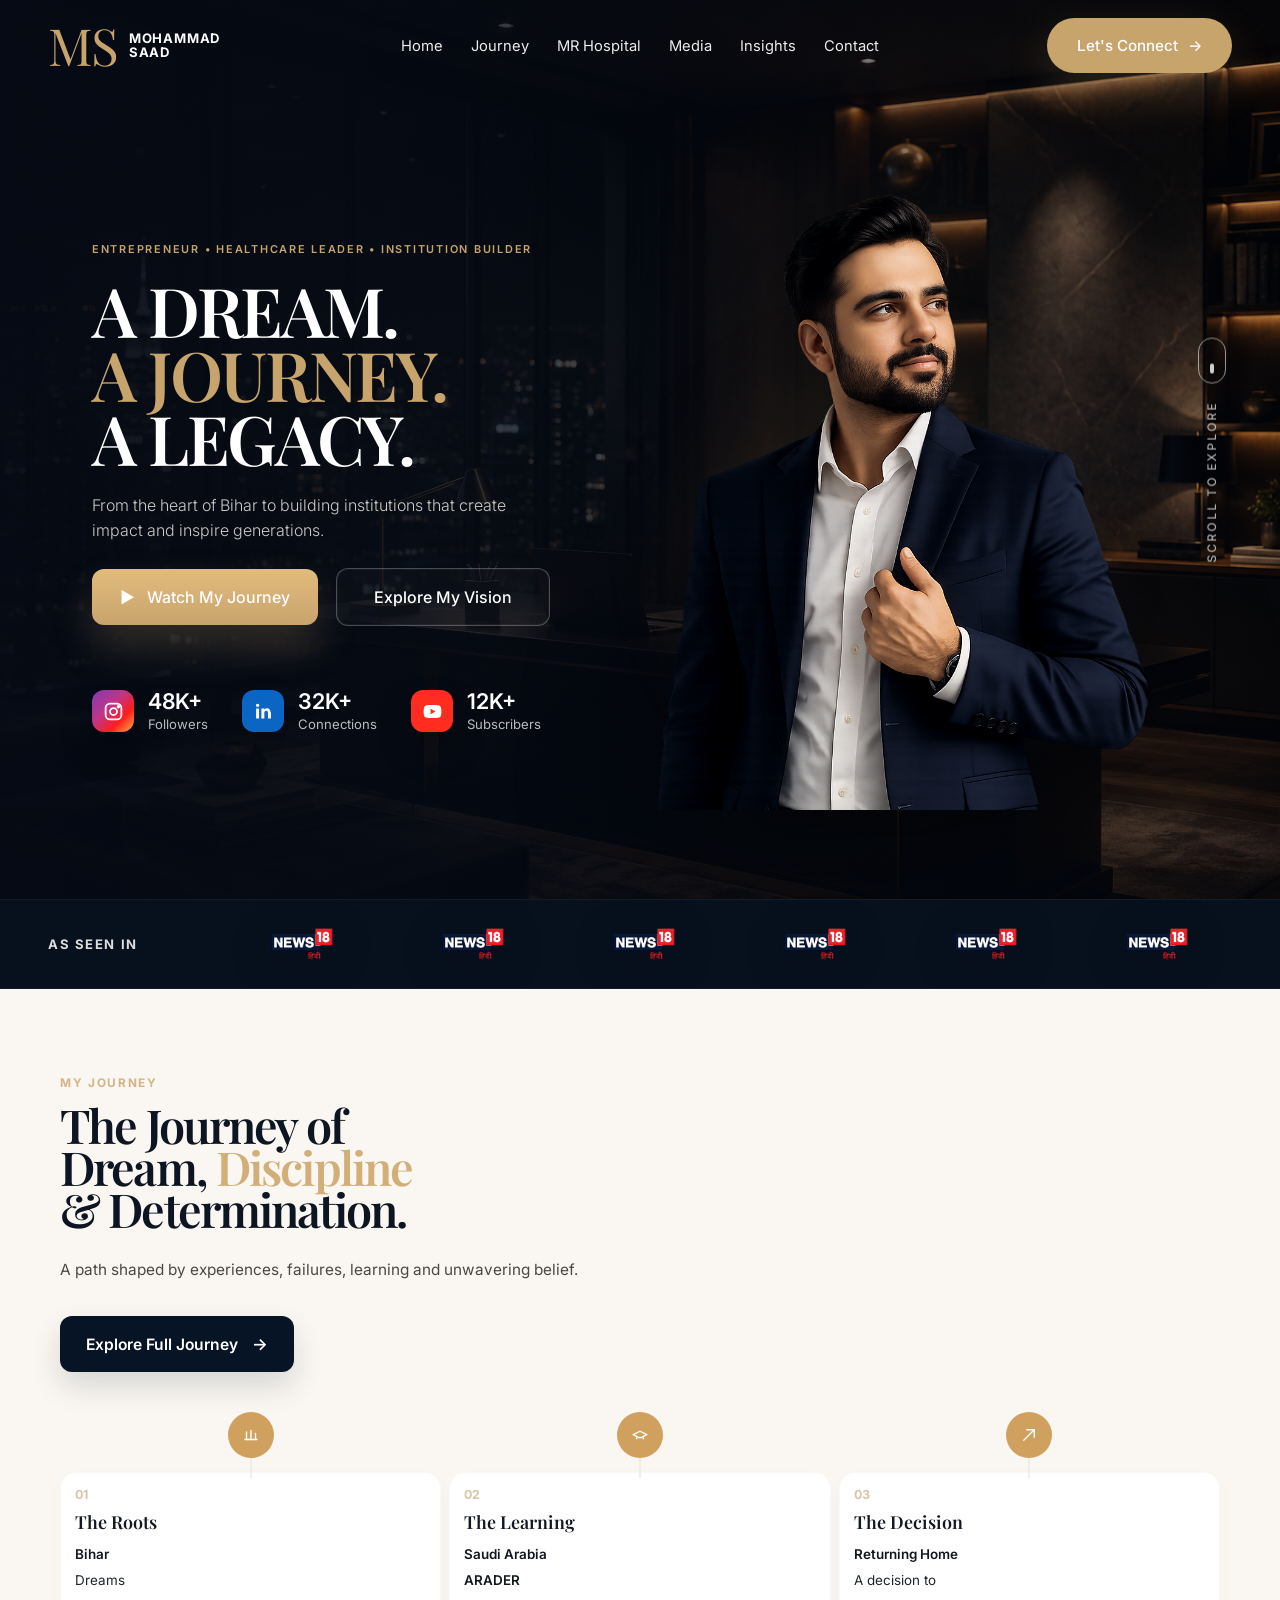
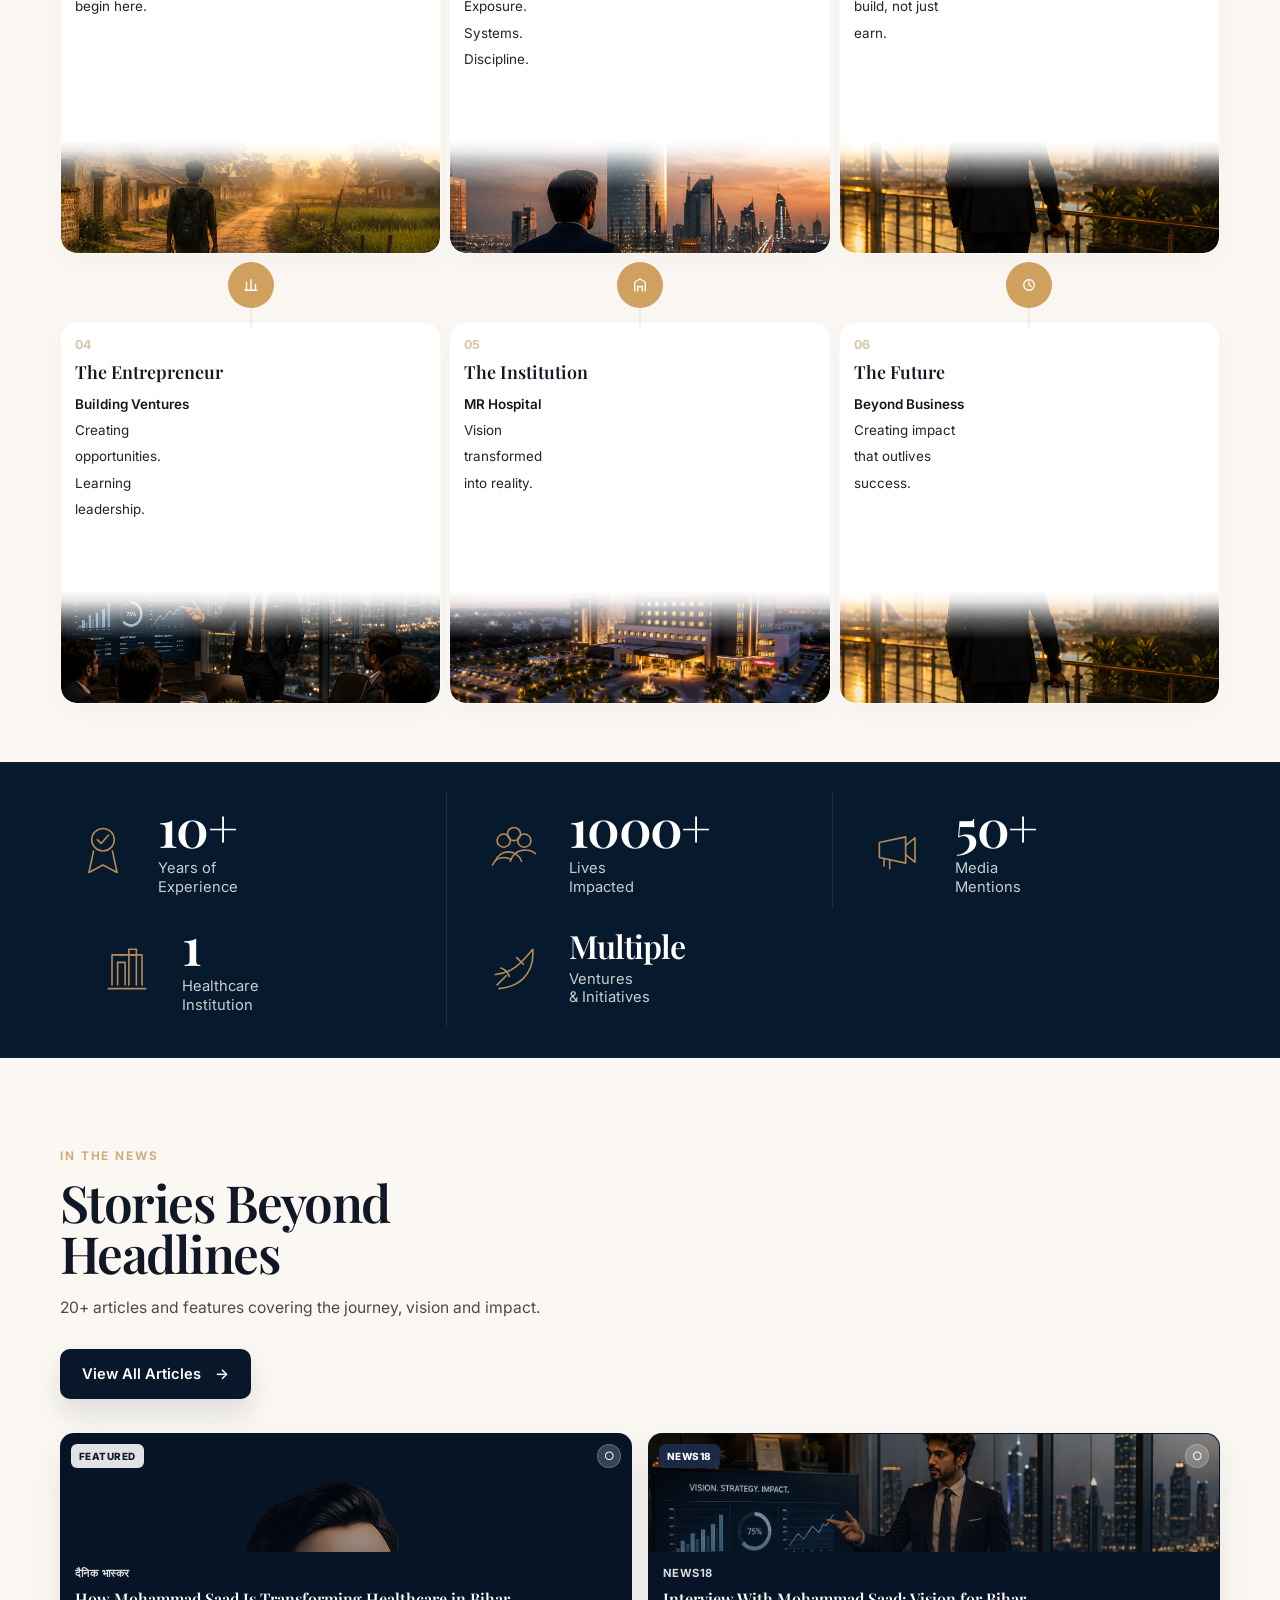
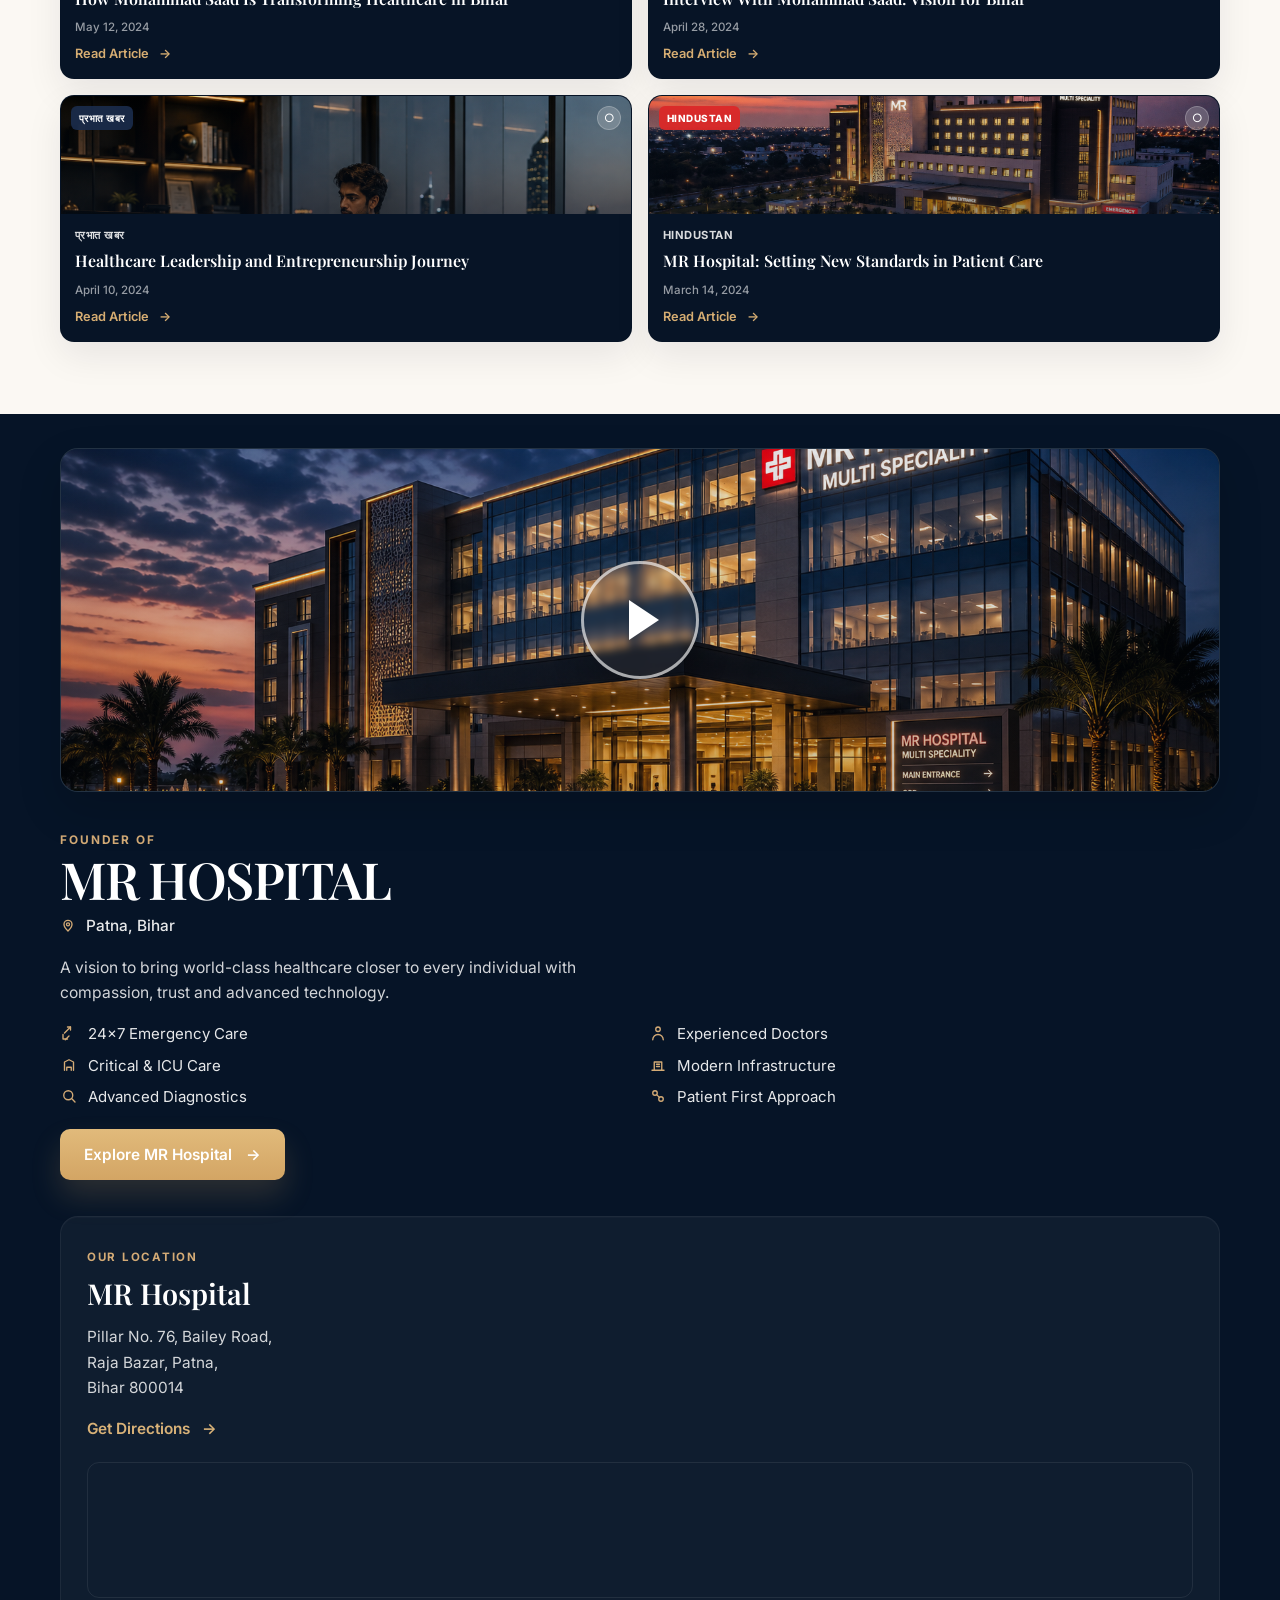
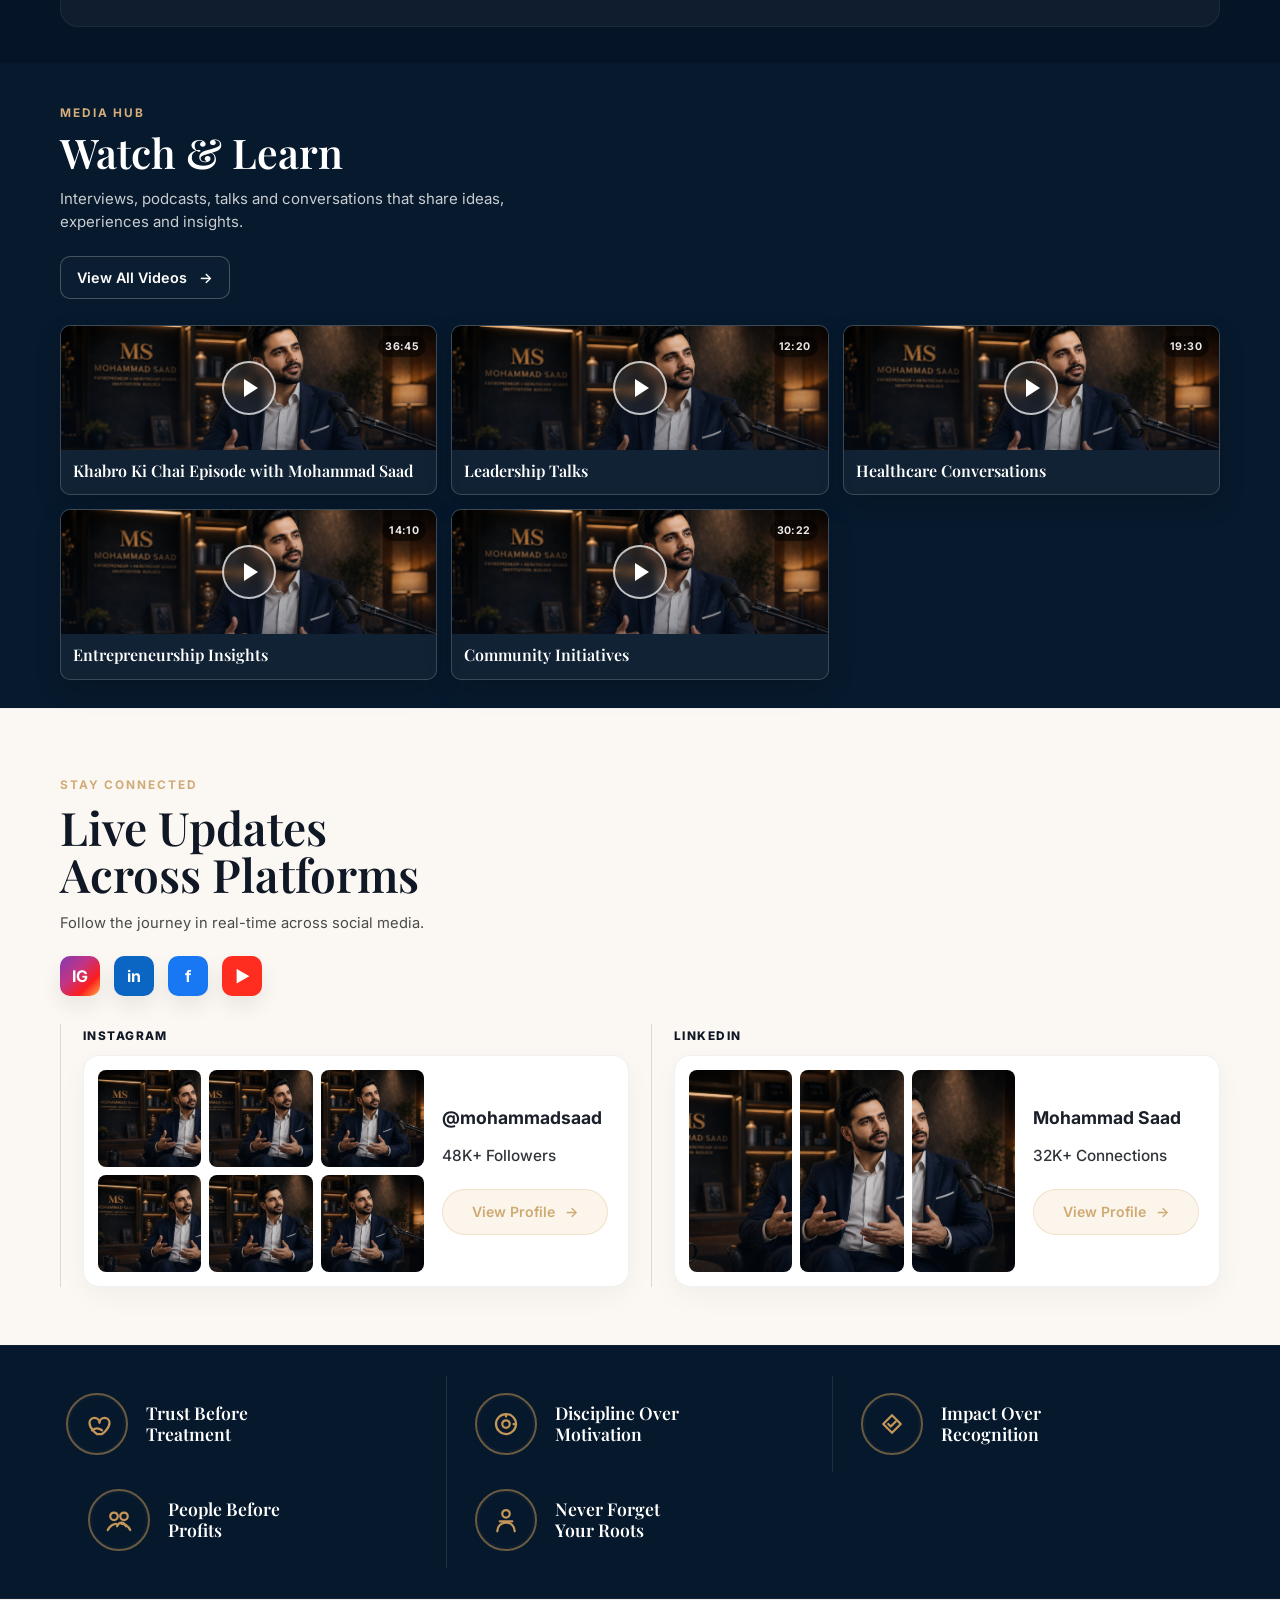
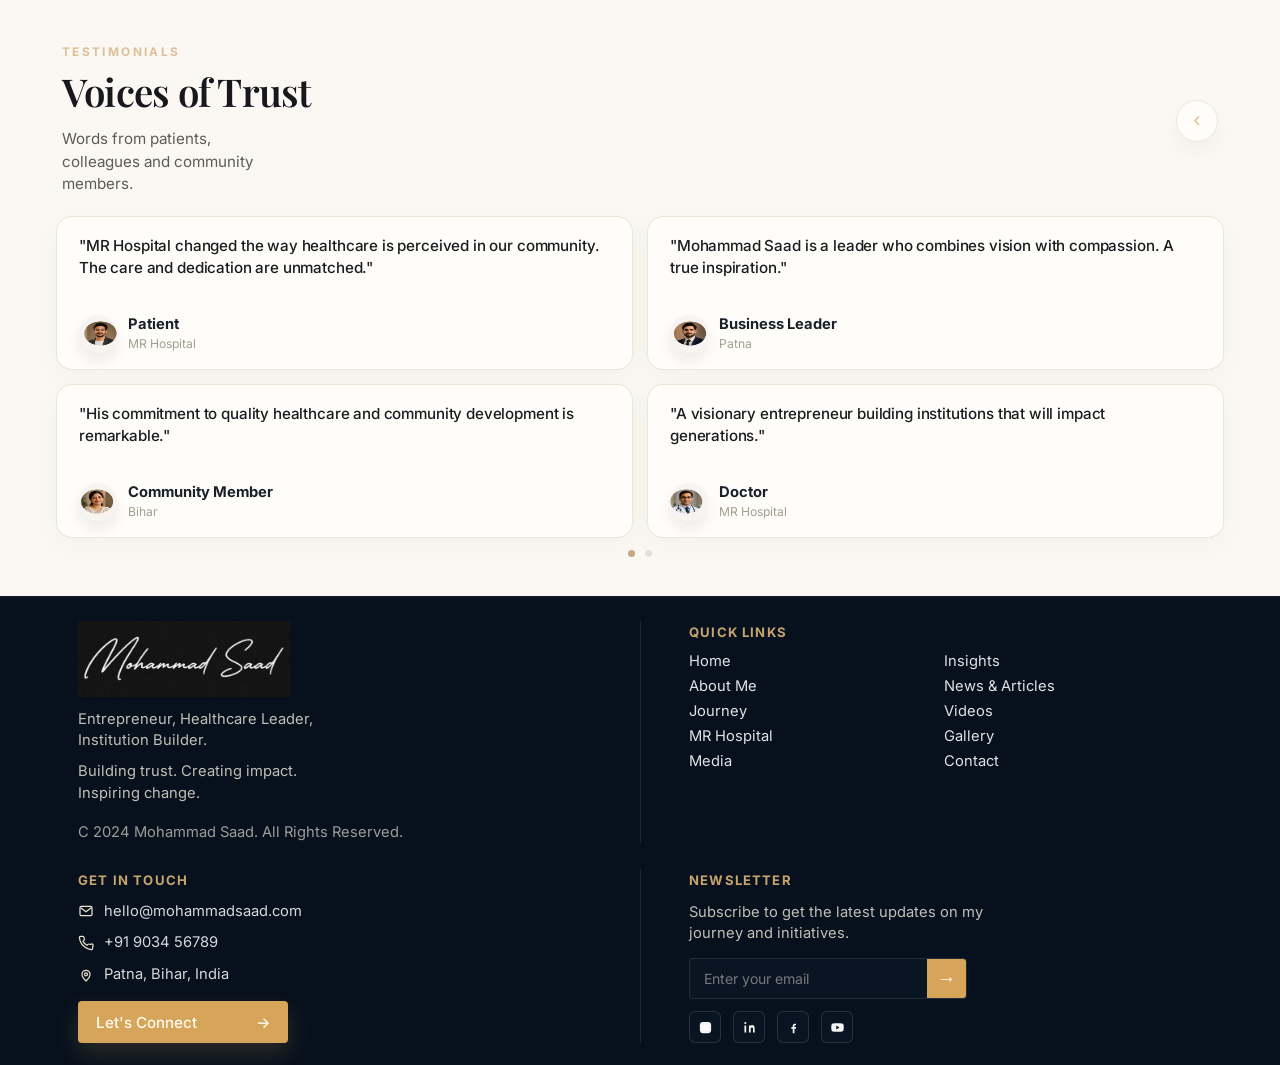
==== index.html @ 9457cd2e "first commit" ====
<!DOCTYPE html>
<html lang="en">
<head>
  <meta charset="UTF-8">
  <meta name="viewport" content="width=device-width, initial-scale=1.0">
  <title>Mohammad Saad</title>
  <link rel="preconnect" href="https://fonts.googleapis.com">
  <link rel="preconnect" href="https://fonts.gstatic.com" crossorigin>
  <link href="https://fonts.googleapis.com/css2?family=Inter:wght@300;400;500;600&family=Playfair+Display:wght@500;600;700&display=swap" rel="stylesheet">
  <script src="https://cdnjs.cloudflare.com/ajax/libs/gsap/3.12.5/gsap.min.js"></script>
  <style>
    :root {
      --bg: #050A14;
      --panel: rgba(255, 255, 255, 0.04);
      --line: rgba(255, 255, 255, 0.1);
      --text: #ffffff;
      --muted: rgba(239, 234, 227, 0.86);
      --faint: rgba(255, 255, 255, 0.62);
      --accent: #C8A46D;
      --accent-strong: #d7b177;
      --hero-pad-x: 112px;
    }

    * {
      box-sizing: border-box;
      margin: 0;
      padding: 0;
    }

    html {
      scroll-behavior: smooth;
    }

    body {
      font-family: 'Inter', sans-serif;
      background: var(--bg);
      color: var(--text);
      overflow-x: hidden;
    }

    a {
      color: inherit;
      text-decoration: none;
    }

    img {
      display: block;
      max-width: 100%;
    }

    #navbar {
      position: fixed;
      top: 0;
      left: 0;
      width: 100%;
      z-index: 100;
      padding: 18px 0;
      transition: background .35s ease, backdrop-filter .35s ease, border-color .35s ease, padding .35s ease;
    }

    #navbar.scrolled {
      background: rgba(5, 10, 20, 0.72);
      backdrop-filter: blur(18px);
      border-bottom: 1px solid rgba(255, 255, 255, 0.08);
      padding: 12px 0;
    }

    .nav-shell {
      width: min(1480px, calc(100% - 72px));
      margin: 0 auto;
      padding: 0 28px;
      display: grid;
      grid-template-columns: 1fr auto 1fr;
      align-items: center;
      gap: 24px;
    }

    .logo {
      display: inline-flex;
      align-items: center;
      gap: 12px;
      justify-self: start;
    }

    .logo-icon {
      font-family: 'Playfair Display', serif;
      font-size: 3.2rem;
      line-height: 0.9;
      color: var(--accent);
      letter-spacing: -0.04em;
    }

    .logo-text {
      display: flex;
      flex-direction: column;
      gap: 1px;
    }

    .logo-text span {
      font-size: 0.82rem;
      line-height: 1;
      font-weight: 700;
      letter-spacing: 0.06em;
    }

    .nav-links {
      display: flex;
      align-items: center;
      justify-content: center;
      gap: 38px;
    }

    .nav-links a {
      position: relative;
      font-size: 0.92rem;
      font-weight: 400;
      color: rgba(255, 255, 255, 0.92);
      transition: color .3s ease;
    }

    .nav-links a::after {
      content: "";
      position: absolute;
      left: 0;
      bottom: -9px;
      width: 0;
      height: 1px;
      background: var(--accent);
      transition: width .3s ease;
    }

    .nav-links a:hover {
      color: var(--accent);
    }

    .nav-links a:hover::after {
      width: 100%;
    }

    .cta-btn {
      justify-self: end;
      display: inline-flex;
      align-items: center;
      gap: 10px;
      padding: 18px 30px;
      border-radius: 999px;
      background: var(--accent);
      color: #fff;
      font-size: 0.95rem;
      font-weight: 500;
      box-shadow: 0 18px 45px rgba(200, 164, 109, 0.18);
      transition: transform .3s ease, box-shadow .3s ease, background .3s ease;
    }

    .cta-btn:hover {
      transform: translateY(-2px);
      background: var(--accent-strong);
      box-shadow: 0 20px 48px rgba(200, 164, 109, 0.3);
    }

    .nav-toggle {
      display: none;
      width: 48px;
      height: 48px;
      border: 1px solid rgba(255, 255, 255, 0.14);
      border-radius: 14px;
      background: rgba(255, 255, 255, 0.04);
      align-items: center;
      justify-content: center;
      gap: 5px;
      padding: 0;
      cursor: pointer;
    }

    .nav-toggle-line {
      display: block;
      width: 18px;
      height: 2px;
      border-radius: 999px;
      background: #fff;
      transition: transform .3s ease, opacity .3s ease;
    }

    .mobile-nav-panel {
      display: none;
    }

    .hero {
      position: relative;
      min-height: 100vh;
      background:
        linear-gradient(90deg, rgba(5, 10, 20, 0.96) 0%, rgba(5, 10, 20, 0.86) 28%, rgba(5, 10, 20, 0.54) 56%, rgba(5, 10, 20, 0.16) 100%),
        radial-gradient(circle at 26% 50%, rgba(200, 164, 109, 0.08) 0%, rgba(200, 164, 109, 0) 35%),
        url("images/hero-bg.png") center center / cover no-repeat;
      overflow: hidden;
    }

    .hero::before {
      content: "";
      position: absolute;
      inset: 0;
      background:
        linear-gradient(180deg, rgba(5, 10, 20, 0.26) 0%, rgba(5, 10, 20, 0.12) 18%, rgba(5, 10, 20, 0.4) 100%),
        radial-gradient(circle at 68% 36%, rgba(200, 164, 109, 0.08) 0%, rgba(200, 164, 109, 0) 24%);
      pointer-events: none;
    }

    .hero-inner {
      position: relative;
      z-index: 2;
      width: min(1480px, calc(100% - 72px));
      min-height: 100vh;
      margin: 0 auto;
      padding: 0 var(--hero-pad-x);
      display: grid;
      grid-template-columns: 45% 55%;
      align-items: stretch;
    }

    .hero-copy {
      position: relative;
      z-index: 3;
      display: flex;
      flex-direction: column;
      justify-content: center;
      padding: 138px 0 64px;
      max-width: 640px;
      --hero-stack-gap: 24px;
    }

    .hero-kicker {
      margin-bottom: var(--hero-stack-gap);
      color: var(--accent);
      font-size: 0.68rem;
      font-weight: 600;
      letter-spacing: 0.16em;
      text-transform: uppercase;
    }

    .hero-title {
      font-family: 'Playfair Display', serif;
      font-size: clamp(3.45rem, 5.35vw, 5.75rem);
      line-height: 0.88;
      letter-spacing: -2.4px;
      font-weight: 600;
    }

    .hero-title .gold {
      color: var(--accent);
    }

    .hero-title-line {
      display: block;
      overflow: hidden;
    }

    .hero-title-line + .hero-title-line {
      margin-top: 0.06em;
    }

    .hero-title-line > span {
      display: inline-block;
      will-change: transform, opacity;
    }

    .hero-description {
      margin-top: var(--hero-stack-gap);
      max-width: 470px;
      color: var(--muted);
      font-size: 1rem;
      line-height: 1.62;
      font-weight: 300;
    }

    .hero-actions {
      display: flex;
      align-items: center;
      gap: 18px;
      margin-top: var(--hero-stack-gap);
      flex-wrap: wrap;
    }

    .hero-btn {
      display: inline-flex;
      align-items: center;
      justify-content: center;
      gap: 12px;
      min-width: 214px;
      padding: 18px 28px;
      border-radius: 12px;
      font-size: 1rem;
      font-weight: 500;
      transition: transform .3s ease, box-shadow .3s ease, border-color .3s ease, background .3s ease;
    }

    .hero-btn-primary {
      background: linear-gradient(180deg, #e2bb7d 0%, #c8a46d 100%);
      color: #fff;
      box-shadow: 0 22px 40px rgba(200, 164, 109, 0.22);
    }

    .hero-btn-primary:hover {
      transform: translateY(-2px);
      box-shadow: 0 26px 50px rgba(200, 164, 109, 0.32);
    }

    .hero-btn-secondary {
      border: 1px solid rgba(255, 255, 255, 0.25);
      background: rgba(255, 255, 255, 0.02);
      color: #fff;
      box-shadow: inset 0 0 0 1px rgba(255, 255, 255, 0.04);
    }

    .hero-btn-secondary:hover {
      transform: translateY(-2px);
      border-color: rgba(200, 164, 109, 0.55);
      background: rgba(255, 255, 255, 0.05);
    }

    .hero-stats {
      display: flex;
      align-items: center;
      gap: 34px;
      margin-top: calc(var(--hero-stack-gap) + 40px);
      flex-wrap: wrap;
    }

    .stat {
      display: inline-flex;
      align-items: center;
      gap: 14px;
    }

    .stat-icon {
      width: 42px;
      height: 42px;
      border-radius: 12px;
      display: grid;
      place-items: center;
      box-shadow: 0 18px 32px rgba(0, 0, 0, 0.25);
      flex-shrink: 0;
    }

    .stat-icon svg {
      width: 21px;
      height: 21px;
    }

    .instagram {
      background: linear-gradient(135deg, #833ab4 0%, #c13584 42%, #fd1d1d 70%, #fcb045 100%);
    }

    .linkedin {
      background: #0A66C2;
    }

    .youtube {
      background: #FF2D20;
    }

    .stat-value {
      font-size: 1.35rem;
      line-height: 1;
      font-weight: 600;
      color: #fff;
    }

    .stat-label {
      margin-top: 3px;
      color: rgba(255, 255, 255, 0.72);
      font-size: 0.82rem;
      font-weight: 400;
    }

    .hero-visual {
      position: relative;
      min-height: 100vh;
    }

    .portrait-glow {
      position: absolute;
      right: 12%;
      bottom: 12%;
      width: min(36vw, 560px);
      height: min(36vw, 560px);
      border-radius: 50%;
      background: radial-gradient(circle, rgba(200, 164, 109, 0.34) 0%, rgba(200, 164, 109, 0.16) 32%, rgba(200, 164, 109, 0) 72%);
      filter: blur(36px);
      pointer-events: none;
    }

    .portrait-wrap {
      position: absolute;
      right: -1.8%;
      bottom: 0;
      height: 94vh;
      display: flex;
      align-items: flex-end;
      justify-content: flex-end;
      will-change: transform;
    }

    .portrait {
      height: 100%;
      width: auto;
      object-fit: contain;
      filter: drop-shadow(0 36px 70px rgba(0, 0, 0, 0.48));
      user-select: none;
      pointer-events: none;
    }

    .scroll-indicator {
      position: absolute;
      right: 54px;
      top: 50%;
      z-index: 3;
      display: flex;
      align-items: center;
      gap: 18px;
      transform: translateY(-50%) rotate(180deg);
      writing-mode: vertical-rl;
    }

    .scroll-text {
      color: rgba(255, 255, 255, 0.68);
      font-size: 0.74rem;
      font-weight: 500;
      letter-spacing: 0.18em;
      text-transform: uppercase;
    }

    .scroll-mouse {
      width: 28px;
      height: 46px;
      border: 1px solid rgba(255, 255, 255, 0.55);
      border-radius: 999px;
      position: relative;
    }

    .scroll-mouse::after {
      content: "";
      position: absolute;
      left: 50%;
      top: 9px;
      width: 4px;
      height: 10px;
      border-radius: 999px;
      background: rgba(255, 255, 255, 0.8);
      transform: translateX(-50%);
      animation: wheel 1.8s ease-in-out infinite;
    }

    .press-strip {
      position: relative;
      z-index: 4;
      margin-top: -1px;
      background: #07101d;
      border-top: 1px solid rgba(255, 255, 255, 0.05);
      border-bottom: 1px solid rgba(255, 255, 255, 0.05);
      overflow: hidden;
    }

    .press-shell {
      width: min(1480px, calc(100% - 72px));
      margin: 0 auto;
      padding: 0 28px;
    }

    .press-row {
      min-height: 88px;
      display: grid;
      grid-template-columns: 180px 1fr 86px;
      align-items: center;
      gap: 18px;
    }

    .press-label {
      color: rgba(255, 255, 255, 0.86);
      font-size: 0.82rem;
      font-weight: 700;
      letter-spacing: 0.12em;
      text-transform: uppercase;
    }

    .press-logos {
      display: grid;
      grid-template-columns: repeat(6, minmax(140px, 1fr));
      align-items: center;
      gap: 26px;
      transition: transform .35s ease;
    }

    .press-logo {
      min-height: 46px;
      display: flex;
      align-items: center;
      justify-content: center;
      text-align: center;
      color: rgba(255, 255, 255, 0.95);
      filter: drop-shadow(0 8px 22px rgba(0, 0, 0, 0.2));
    }

    .press-logo img {
      max-height: 46px;
      width: auto;
      object-fit: contain;
    }

    .press-logo img.news18-logo {
      max-height: 68px;
    }

    .press-controls {
      display: flex;
      justify-content: flex-end;
      gap: 10px;
    }

    .press-arrow {
      width: 30px;
      height: 30px;
      border-radius: 999px;
      border: 1px solid rgba(255, 255, 255, 0.14);
      background: rgba(255, 255, 255, 0.02);
      color: rgba(255, 255, 255, 0.9);
      display: inline-flex;
      align-items: center;
      justify-content: center;
      font-size: 0.86rem;
      transition: border-color .25s ease, transform .25s ease, background .25s ease;
    }

    .press-arrow:hover {
      border-color: rgba(200, 164, 109, 0.45);
      background: rgba(255, 255, 255, 0.05);
      transform: translateY(-1px);
    }

    .page-section {
      background: #07111d;
      border-top: 1px solid rgba(255, 255, 255, 0.05);
    }

    .section-shell {
      width: min(1760px, calc(100% - 36px));
      margin: 0 auto;
      padding: 0 32px;
    }

    .footer-panel {
      display: grid;
      grid-template-columns: 1.15fr 1.15fr 1.2fr 1.35fr;
      gap: 0;
      min-height: 176px;
      padding: 24px 0 22px;
      background: #07111d;
    }

    .footer-column {
      padding: 0 48px;
      border-left: 1px solid rgba(255, 255, 255, 0.09);
    }

    .footer-column:first-child {
      border-left: 0;
      padding-left: 26px;
    }

    .footer-signature {
      width: 212px;
      max-width: 100%;
      opacity: 0.96;
      margin-bottom: 12px;
    }

    .footer-copy,
    .footer-note,
    .footer-news-copy {
      color: rgba(236, 229, 216, 0.82);
      font-size: 0.92rem;
      line-height: 1.45;
      font-weight: 400;
    }

    .footer-copy {
      max-width: 260px;
    }

    .footer-note {
      margin-top: 18px;
      color: rgba(236, 229, 216, 0.66);
    }

    .footer-title {
      display: inline-block;
      margin-bottom: 14px;
      color: #c8a46d;
      font-size: 0.82rem;
      line-height: 1;
      font-weight: 700;
      letter-spacing: 0.09em;
      text-transform: uppercase;
    }

    .footer-links-grid {
      display: grid;
      grid-template-columns: repeat(2, minmax(110px, 1fr));
      gap: 8px 18px;
    }

    .footer-link {
      color: rgba(255, 255, 255, 0.88);
      font-size: 0.92rem;
      line-height: 1.15;
      transition: color .25s ease;
    }

    .footer-link:hover {
      color: #c8a46d;
    }

    .footer-contact-list {
      display: grid;
      gap: 12px;
    }

    .footer-contact-item {
      display: flex;
      align-items: center;
      gap: 10px;
      color: rgba(255, 255, 255, 0.84);
      font-size: 0.92rem;
      line-height: 1.35;
    }

    .footer-contact-item svg {
      width: 16px;
      height: 16px;
      stroke: #f1e4cb;
      fill: none;
      stroke-width: 1.8;
      flex-shrink: 0;
    }

    .footer-cta {
      display: inline-flex;
      align-items: center;
      justify-content: space-between;
      gap: 18px;
      min-width: 210px;
      min-height: 42px;
      padding: 0 18px;
      margin-top: 16px;
      border-radius: 4px;
      background: #d7a55a;
      color: #fffaf0;
      font-size: 0.95rem;
      font-weight: 500;
      box-shadow: 0 10px 24px rgba(215, 165, 90, 0.18);
    }

    .footer-news-copy {
      max-width: 300px;
      margin-bottom: 14px;
    }

    .footer-newsletter {
      display: flex;
      align-items: stretch;
      max-width: 278px;
      margin-bottom: 12px;
      border: 1px solid rgba(255, 255, 255, 0.1);
      background: #0a1523;
      border-radius: 4px;
      overflow: hidden;
    }

    .footer-newsletter input {
      width: 100%;
      border: 0;
      outline: 0;
      background: transparent;
      color: rgba(255, 255, 255, 0.92);
      padding: 11px 14px;
      font-size: 0.88rem;
      font-family: inherit;
    }

    .footer-newsletter input::placeholder {
      color: rgba(236, 229, 216, 0.48);
    }

    .footer-submit {
      width: 46px;
      border: 0;
      background: #d7a55a;
      color: #fffaf0;
      font-size: 1.2rem;
      display: inline-flex;
      align-items: center;
      justify-content: center;
    }

    .footer-socials {
      display: flex;
      gap: 12px;
      margin-top: 6px;
    }

    .footer-social {
      width: 32px;
      height: 32px;
      border-radius: 6px;
      border: 1px solid rgba(255, 255, 255, 0.12);
      background: #091422;
      display: inline-flex;
      align-items: center;
      justify-content: center;
      color: rgba(255, 255, 255, 0.96);
    }

    .footer-social svg {
      width: 15px;
      height: 15px;
      fill: currentColor;
    }

    .journey-section {
      background: #faf7f2;
      padding: 64px 0 58px;
      overflow: hidden;
    }

    .journey-shell {
      width: min(1850px, calc(100% - 36px));
      margin: 0 auto;
      padding: 0 58px;
      display: grid;
      grid-template-columns: 390px minmax(0, 1fr);
      gap: 12px;
      align-items: start;
    }

    .journey-intro {
      padding-top: 18px;
    }

    .journey-eyebrow {
      display: inline-block;
      margin-bottom: 14px;
      color: #d4b486;
      font-size: 0.74rem;
      font-weight: 700;
      letter-spacing: 0.14em;
      text-transform: uppercase;
    }

    .journey-heading {
      color: #0d1522;
      font-family: 'Playfair Display', serif;
      font-size: clamp(2.55rem, 3.65vw, 3.75rem);
      line-height: 0.9;
      letter-spacing: -0.04em;
      font-weight: 600;
    }

    .journey-heading .accent {
      color: #d2af79;
    }

    .journey-copy {
      max-width: 340px;
      margin-top: 28px;
      color: #4a4745;
      font-size: 0.96rem;
      line-height: 1.58;
      font-weight: 400;
    }

    .journey-btn {
      display: inline-flex;
      align-items: center;
      gap: 14px;
      margin-top: 34px;
      padding: 18px 26px;
      border-radius: 12px;
      background: #071426;
      color: #fff;
      font-size: 0.98rem;
      font-weight: 600;
      box-shadow: 0 14px 30px rgba(7, 20, 38, 0.14);
      transition: transform .25s ease, box-shadow .25s ease;
    }

    .journey-btn:hover {
      transform: translateY(-2px);
      box-shadow: 0 22px 42px rgba(7, 20, 38, 0.2);
    }

    .journey-btn .arrow {
      font-size: 1.04rem;
    }

    .journey-timeline {
      position: relative;
      padding-top: 0;
    }

    .journey-track {
      position: absolute;
      top: 22px;
      left: 16px;
      right: 16px;
      height: 2px;
      background: #bdb4ab;
      border-radius: 999px;
    }

    .journey-cards {
      position: relative;
      display: grid;
      grid-template-columns: repeat(6, minmax(0, 1fr));
      gap: 8px;
    }

    .journey-card-wrap {
      position: relative;
      padding-top: 52px;
    }

    .journey-node {
      position: absolute;
      top: 0;
      left: 50%;
      z-index: 2;
      transform: translateX(-50%);
      width: 46px;
      height: 46px;
      border-radius: 999px;
      background: #d0a05e;
      box-shadow: 0 0 0 10px #faf7f2;
      display: flex;
      align-items: center;
      justify-content: center;
      color: #fff;
    }

    .journey-node::after {
      content: "";
      position: absolute;
      top: 100%;
      left: 50%;
      width: 1px;
      height: 20px;
      background: #e7dfd7;
      transform: translateX(-50%);
    }

    .journey-node svg {
      width: 18px;
      height: 18px;
      stroke: currentColor;
      fill: none;
      stroke-width: 1.8;
      stroke-linecap: round;
      stroke-linejoin: round;
    }

    .journey-card {
      min-height: 382px;
      display: grid;
      grid-template-rows: minmax(0, 1fr) 112px;
      background: #fff;
      border: 1px solid rgba(18, 23, 31, 0.025);
      border-radius: 16px;
      overflow: hidden;
      box-shadow: 0 8px 22px rgba(20, 24, 31, 0.022);
    }

    .journey-card-body {
      padding: 14px 14px 10px;
      color: #151b26;
    }

    .journey-number {
      color: #d8c6aa;
      font-size: 0.78rem;
      font-weight: 700;
      margin-bottom: 10px;
    }

    .journey-card-title {
      margin-bottom: 12px;
      color: #131720;
      font-family: 'Playfair Display', serif;
      font-size: 1.12rem;
      line-height: 1.1;
      font-weight: 600;
    }

    .journey-card-lines {
      display: grid;
      gap: 6px;
      color: #20242d;
      font-size: 0.84rem;
      line-height: 1.5;
    }

    .journey-card-lines strong {
      display: block;
      color: #12161f;
      font-weight: 600;
    }

    .journey-card-image {
      position: relative;
      background-size: cover;
      background-position: center;
      background-repeat: no-repeat;
      border-radius: 0 0 16px 16px;
      overflow: hidden;
    }

    .journey-card-image::before {
      content: "";
      position: absolute;
      top: 0;
      left: 0;
      right: 0;
      height: 48px;
      background: linear-gradient(180deg, #ffffff 0%, rgba(255, 255, 255, 0.88) 22%, rgba(255, 255, 255, 0.34) 62%, rgba(255, 255, 255, 0) 100%);
      pointer-events: none;
    }

    .impact-strip {
      background: #071a2d;
      border-top: 1px solid rgba(255, 255, 255, 0.04);
      border-bottom: 1px solid rgba(255, 255, 255, 0.04);
      padding: 28px 0 30px;
    }

    .impact-shell {
      width: min(1760px, calc(100% - 36px));
      margin: 0 auto;
      padding: 0 60px;
    }

    .impact-grid {
      display: grid;
      grid-template-columns: repeat(5, minmax(0, 1fr));
      align-items: center;
    }

    .impact-item {
      display: flex;
      align-items: center;
      gap: 22px;
      min-height: 118px;
      padding: 0 34px;
      border-right: 1px solid rgba(255, 255, 255, 0.09);
    }

    .impact-item:first-child {
      padding-left: 10px;
    }

    .impact-item:last-child {
      border-right: 0;
      padding-right: 10px;
    }

    .impact-icon {
      width: 66px;
      height: 66px;
      display: flex;
      align-items: center;
      justify-content: center;
      color: #b88a57;
      flex-shrink: 0;
    }

    .impact-icon svg {
      width: 60px;
      height: 60px;
      stroke: currentColor;
      fill: none;
      stroke-width: 1.7;
      stroke-linecap: round;
      stroke-linejoin: round;
    }

    .impact-value {
      color: #ffffff;
      font-family: 'Playfair Display', serif;
      font-size: 3.25rem;
      line-height: 0.9;
      font-weight: 600;
      letter-spacing: -0.03em;
    }

    .impact-label {
      margin-top: 8px;
      color: rgba(255, 255, 255, 0.78);
      font-size: 0.92rem;
      line-height: 1.28;
      font-weight: 400;
    }

    .news-section {
      background: #fbf8f3;
      padding: 78px 0 72px;
    }

    .news-shell {
      width: min(1760px, calc(100% - 42px));
      margin: 0 auto;
      padding: 0 54px;
      display: grid;
      grid-template-columns: 300px minmax(0, 1fr) 58px;
      gap: 28px;
      align-items: start;
    }

    .news-intro {
      padding-top: 8px;
    }

    .news-eyebrow {
      display: inline-block;
      margin-bottom: 14px;
      color: #d2ad7b;
      font-size: 0.74rem;
      font-weight: 700;
      letter-spacing: 0.16em;
      text-transform: uppercase;
    }

    .news-heading {
      color: #101826;
      font-family: 'Playfair Display', serif;
      font-size: clamp(2.7rem, 4vw, 3.9rem);
      line-height: 0.98;
      letter-spacing: -0.03em;
      font-weight: 600;
    }

    .news-copy {
      max-width: 260px;
      margin-top: 18px;
      color: #4c4b49;
      font-size: 0.98rem;
      line-height: 1.58;
    }

    .news-btn {
      display: inline-flex;
      align-items: center;
      gap: 14px;
      margin-top: 28px;
      padding: 16px 22px;
      border-radius: 10px;
      background: #09172a;
      color: #fff;
      font-size: 0.92rem;
      font-weight: 600;
      box-shadow: 0 14px 28px rgba(9, 23, 42, 0.12);
      transition: transform .25s ease, box-shadow .25s ease;
    }

    .news-btn:hover {
      transform: translateY(-2px);
      box-shadow: 0 18px 34px rgba(9, 23, 42, 0.16);
    }

    .news-grid {
      display: grid;
      grid-template-columns: repeat(4, minmax(0, 1fr));
      gap: 16px;
    }

    .news-card {
      overflow: hidden;
      border-radius: 14px;
      background: #071426;
      box-shadow: 0 14px 36px rgba(10, 18, 32, 0.08);
      border: 1px solid rgba(10, 18, 32, 0.08);
    }

    .news-card-top {
      position: relative;
      height: 118px;
      background-size: cover;
      background-position: center;
      background-repeat: no-repeat;
    }

    .news-card-top::after {
      content: "";
      position: absolute;
      inset: 0;
      background: linear-gradient(180deg, rgba(7, 20, 38, 0.06) 0%, rgba(7, 20, 38, 0.42) 100%);
    }

    .news-badge-row {
      position: absolute;
      top: 10px;
      left: 10px;
      right: 10px;
      z-index: 2;
      display: flex;
      align-items: center;
      justify-content: space-between;
      gap: 10px;
    }

    .news-badge {
      display: inline-flex;
      align-items: center;
      min-height: 24px;
      padding: 4px 8px;
      border-radius: 6px;
      background: rgba(255, 255, 255, 0.88);
      color: #101826;
      font-size: 0.62rem;
      font-weight: 800;
      letter-spacing: 0.05em;
      text-transform: uppercase;
    }

    .news-badge.brand {
      background: rgba(220, 40, 40, 0.94);
      color: #fff;
    }

    .news-badge.brand.dark {
      background: rgba(26, 43, 74, 0.94);
    }

    .news-card-top-icon {
      width: 24px;
      height: 24px;
      border-radius: 999px;
      background: rgba(255, 255, 255, 0.2);
      border: 1px solid rgba(255, 255, 255, 0.22);
      display: inline-flex;
      align-items: center;
      justify-content: center;
      color: #fff;
      font-size: 0.72rem;
      backdrop-filter: blur(6px);
    }

    .news-card-body {
      padding: 14px 14px 16px;
      color: #fff;
    }

    .news-source {
      color: rgba(255, 255, 255, 0.85);
      font-size: 0.7rem;
      font-weight: 700;
      letter-spacing: 0.04em;
      text-transform: uppercase;
    }

    .news-title {
      margin-top: 10px;
      font-family: 'Playfair Display', serif;
      font-size: 1rem;
      line-height: 1.16;
      font-weight: 600;
      color: #fff;
    }

    .news-date {
      margin-top: 12px;
      color: rgba(255, 255, 255, 0.58);
      font-size: 0.72rem;
      font-weight: 500;
    }

    .news-link {
      display: inline-flex;
      align-items: center;
      gap: 10px;
      margin-top: 12px;
      color: #d6ad72;
      font-size: 0.8rem;
      font-weight: 600;
    }

    .news-controls {
      display: flex;
      flex-direction: column;
      gap: 14px;
      justify-content: center;
      align-items: center;
      padding-top: 128px;
    }

    .news-arrow {
      width: 42px;
      height: 42px;
      border-radius: 999px;
      border: 1px solid rgba(18, 23, 31, 0.08);
      background: rgba(255, 255, 255, 0.88);
      color: #d1b07f;
      display: inline-flex;
      align-items: center;
      justify-content: center;
      font-size: 1rem;
      box-shadow: 0 10px 22px rgba(20, 24, 31, 0.06);
    }

    .hospital-feature {
      background: #061427;
      padding: 34px 0 36px;
    }

    .hospital-shell {
      width: min(1760px, calc(100% - 34px));
      margin: 0 auto;
      padding: 0 44px;
      display: grid;
      grid-template-columns: 1.15fr 0.96fr 0.58fr;
      gap: 28px;
      align-items: stretch;
    }

    .hospital-visual {
      position: relative;
      min-height: 344px;
      border-radius: 18px;
      overflow: hidden;
      border: 1px solid rgba(255, 255, 255, 0.08);
      background: #102033;
      box-shadow: 0 18px 44px rgba(0, 0, 0, 0.16);
    }

    .hospital-visual-image {
      position: absolute;
      inset: 0;
      background: linear-gradient(180deg, rgba(8, 20, 38, 0.1) 0%, rgba(8, 20, 38, 0.2) 100%), url('images/mr-hospital-feature.png') center center / cover no-repeat;
    }

    .hospital-play {
      position: absolute;
      top: 50%;
      left: 50%;
      z-index: 2;
      width: 118px;
      height: 118px;
      border-radius: 999px;
      border: 3px solid rgba(255, 255, 255, 0.62);
      background: rgba(255, 255, 255, 0.06);
      backdrop-filter: blur(4px);
      transform: translate(-50%, -50%);
      display: flex;
      align-items: center;
      justify-content: center;
      box-shadow: 0 20px 34px rgba(0, 0, 0, 0.16);
    }

    .hospital-play::before {
      content: "";
      margin-left: 8px;
      border-top: 20px solid transparent;
      border-bottom: 20px solid transparent;
      border-left: 30px solid #ffffff;
    }

    .hospital-body {
      color: #fff;
      padding: 8px 10px 8px 0;
    }

    .hospital-eyebrow {
      display: inline-block;
      margin-bottom: 8px;
      color: #d4ab76;
      font-size: 0.74rem;
      font-weight: 700;
      letter-spacing: 0.16em;
      text-transform: uppercase;
    }

    .hospital-title {
      font-family: 'Playfair Display', serif;
      font-size: clamp(2.7rem, 4vw, 4rem);
      line-height: 0.96;
      letter-spacing: -0.03em;
      font-weight: 600;
      color: #fff;
    }

    .hospital-location {
      display: inline-flex;
      align-items: center;
      gap: 10px;
      margin-top: 12px;
      color: rgba(255, 255, 255, 0.9);
      font-size: 0.96rem;
      font-weight: 500;
    }

    .hospital-location svg {
      width: 16px;
      height: 16px;
      stroke: #d4ab76;
      fill: none;
      stroke-width: 2;
    }

    .hospital-copy {
      max-width: 540px;
      margin-top: 18px;
      color: rgba(255, 255, 255, 0.82);
      font-size: 0.98rem;
      line-height: 1.6;
    }

    .hospital-points {
      display: grid;
      grid-template-columns: repeat(2, minmax(0, 1fr));
      gap: 10px 18px;
      margin-top: 18px;
    }

    .hospital-point {
      display: flex;
      align-items: flex-start;
      gap: 10px;
      color: rgba(255, 255, 255, 0.9);
      font-size: 0.94rem;
      line-height: 1.4;
    }

    .hospital-point svg {
      width: 18px;
      height: 18px;
      margin-top: 1px;
      flex-shrink: 0;
      stroke: #d4ab76;
      fill: none;
      stroke-width: 1.8;
      stroke-linecap: round;
      stroke-linejoin: round;
    }

    .hospital-btn {
      display: inline-flex;
      align-items: center;
      gap: 14px;
      margin-top: 22px;
      padding: 16px 24px;
      border-radius: 10px;
      background: linear-gradient(180deg, #e1ba7b 0%, #d3a564 100%);
      color: #fff;
      font-size: 0.96rem;
      font-weight: 600;
      box-shadow: 0 16px 30px rgba(211, 165, 100, 0.18);
    }

    .hospital-side {
      min-height: 344px;
      padding: 28px 26px;
      border-radius: 18px;
      background: rgba(255, 255, 255, 0.04);
      border: 1px solid rgba(255, 255, 255, 0.06);
      box-shadow: inset 0 1px 0 rgba(255, 255, 255, 0.02);
    }

    .hospital-side-eyebrow {
      display: inline-block;
      margin-bottom: 14px;
      color: #d4ab76;
      font-size: 0.72rem;
      font-weight: 700;
      letter-spacing: 0.15em;
      text-transform: uppercase;
    }

    .hospital-side-title {
      color: #fff;
      font-family: 'Playfair Display', serif;
      font-size: 1.8rem;
      line-height: 1.05;
      font-weight: 600;
    }

    .hospital-address {
      margin-top: 16px;
      color: rgba(255, 255, 255, 0.82);
      font-size: 0.96rem;
      line-height: 1.68;
    }

    .hospital-direction {
      display: inline-flex;
      align-items: center;
      gap: 12px;
      margin-top: 18px;
      color: #d9b278;
      font-size: 0.96rem;
      font-weight: 600;
    }

    .hospital-map {
      position: relative;
      margin-top: 24px;
      height: 136px;
      border-radius: 12px;
      overflow: hidden;
      background:
        linear-gradient(0deg, rgba(255, 255, 255, 0.04), rgba(255, 255, 255, 0.04)),
        url(\"data:image/svg+xml,%3Csvg xmlns='http://www.w3.org/2000/svg' width='800' height='500' viewBox='0 0 800 500'%3E%3Crect width='800' height='500' fill='%23eee6db'/%3E%3Cg stroke='%23b8b1a7' stroke-width='4' opacity='0.9'%3E%3Cpath d='M0 110 C140 130 250 80 380 110 S660 170 800 130' fill='none'/%3E%3Cpath d='M30 260 C180 210 260 310 410 280 S650 220 790 290' fill='none'/%3E%3Cpath d='M100 450 C220 390 340 420 470 360 S680 320 820 350' fill='none'/%3E%3Cpath d='M180 0 C200 100 215 190 230 290 S260 420 290 500' fill='none'/%3E%3Cpath d='M420 0 C450 90 470 180 500 250 S560 390 600 500' fill='none'/%3E%3Cpath d='M650 0 C620 90 600 180 570 280 S520 420 490 500' fill='none'/%3E%3C/g%3E%3Cg stroke='%239d968d' stroke-width='2' opacity='0.65'%3E%3Cpath d='M0 60 L800 60'/%3E%3Cpath d='M0 190 L800 190'/%3E%3Cpath d='M0 390 L800 390'/%3E%3Cpath d='M120 0 L120 500'/%3E%3Cpath d='M340 0 L340 500'/%3E%3Cpath d='M720 0 L720 500'/%3E%3C/g%3E%3C/svg%3E\") center center / cover no-repeat;
      border: 1px solid rgba(255, 255, 255, 0.08);
    }

    .hospital-map::after {
      content: \"\";
      position: absolute;
      left: 50%;
      top: 50%;
      width: 34px;
      height: 34px;
      border-radius: 999px 999px 999px 0;
      background: #d93535;
      transform: translate(-50%, -50%) rotate(-45deg);
      box-shadow: 0 10px 18px rgba(217, 53, 53, 0.18);
    }

    .hospital-map::before {
      content: \"\";
      position: absolute;
      left: 50%;
      top: 50%;
      width: 12px;
      height: 12px;
      border-radius: 999px;
      background: #fff;
      transform: translate(-50%, -50%);
      z-index: 2;
    }

    .video-hub {
      background: #07192c;
      padding: 26px 0 28px;
    }

    .video-shell {
      width: min(1760px, calc(100% - 34px));
      margin: 0 auto;
      padding: 0 44px;
      display: grid;
      grid-template-columns: 270px minmax(0, 1fr);
      gap: 26px;
      align-items: start;
    }

    .video-intro {
      padding: 12px 4px 0 0;
      color: #fff;
    }

    .video-eyebrow {
      display: inline-block;
      margin-bottom: 12px;
      color: #d3ad7c;
      font-size: 0.74rem;
      font-weight: 700;
      letter-spacing: 0.16em;
      text-transform: uppercase;
    }

    .video-heading {
      color: #fff;
      font-family: 'Playfair Display', serif;
      font-size: clamp(2.1rem, 3.2vw, 3.2rem);
      line-height: 0.98;
      font-weight: 600;
    }

    .video-copy {
      max-width: 228px;
      margin-top: 16px;
      color: rgba(255, 255, 255, 0.78);
      font-size: 0.94rem;
      line-height: 1.52;
    }

    .video-btn {
      display: inline-flex;
      align-items: center;
      gap: 12px;
      margin-top: 22px;
      padding: 12px 16px;
      border-radius: 10px;
      border: 1px solid rgba(255, 255, 255, 0.24);
      background: rgba(255, 255, 255, 0.02);
      color: #fff;
      font-size: 0.9rem;
      font-weight: 600;
    }

    .video-grid {
      display: grid;
      grid-template-columns: repeat(5, minmax(0, 1fr));
      gap: 14px;
    }

    .video-card {
      overflow: hidden;
      border-radius: 10px;
      background: rgba(255, 255, 255, 0.04);
      border: 1px solid rgba(255, 255, 255, 0.18);
      box-shadow: 0 10px 28px rgba(0, 0, 0, 0.12);
    }

    .video-thumb {
      position: relative;
      height: 124px;
      background-image: linear-gradient(180deg, rgba(8, 20, 38, 0.02) 0%, rgba(8, 20, 38, 0.38) 100%), url('images/media-hub-feature.png');
      background-repeat: no-repeat;
      background-size: cover;
    }

    .video-time {
      position: absolute;
      top: 10px;
      right: 10px;
      z-index: 2;
      padding: 4px 7px;
      border-radius: 999px;
      background: rgba(0, 0, 0, 0.5);
      color: rgba(255, 255, 255, 0.92);
      font-size: 0.66rem;
      font-weight: 700;
      letter-spacing: 0.04em;
    }

    .video-play {
      position: absolute;
      left: 50%;
      top: 50%;
      z-index: 2;
      width: 54px;
      height: 54px;
      border-radius: 999px;
      border: 2px solid rgba(255, 255, 255, 0.72);
      background: rgba(255, 255, 255, 0.08);
      transform: translate(-50%, -50%);
      display: flex;
      align-items: center;
      justify-content: center;
      backdrop-filter: blur(4px);
    }

    .video-play::before {
      content: "";
      margin-left: 4px;
      border-top: 9px solid transparent;
      border-bottom: 9px solid transparent;
      border-left: 14px solid #ffffff;
    }

    .video-card-body {
      padding: 12px 12px 14px;
      color: #fff;
    }

    .video-title {
      font-family: 'Playfair Display', serif;
      font-size: 1rem;
      line-height: 1.14;
      font-weight: 600;
      color: #fff;
    }

    .social-section {
      background: #fbf8f3;
      padding: 54px 0 58px;
      border-top: 1px solid rgba(18, 23, 31, 0.04);
    }

    .social-shell {
      width: min(1760px, calc(100% - 38px));
      margin: 0 auto;
      padding: 0 46px;
      display: grid;
      grid-template-columns: 250px 1fr;
      gap: 28px;
      align-items: start;
    }

    .social-intro {
      padding-top: 10px;
    }

    .social-eyebrow {
      display: inline-block;
      margin-bottom: 12px;
      color: #d1ab77;
      font-size: 0.74rem;
      font-weight: 700;
      letter-spacing: 0.16em;
      text-transform: uppercase;
    }

    .social-heading {
      color: #101826;
      font-family: 'Playfair Display', serif;
      font-size: clamp(2.25rem, 3.6vw, 3.4rem);
      line-height: 1.02;
      font-weight: 600;
    }

    .social-copy {
      max-width: 224px;
      margin-top: 14px;
      color: #4b4a48;
      font-size: 0.92rem;
      line-height: 1.5;
    }

    .social-icons {
      display: flex;
      gap: 14px;
      margin-top: 22px;
      flex-wrap: wrap;
    }

    .social-icon-chip {
      width: 40px;
      height: 40px;
      border-radius: 10px;
      display: inline-flex;
      align-items: center;
      justify-content: center;
      box-shadow: 0 10px 20px rgba(20, 24, 31, 0.08);
      color: #fff;
      font-size: 1rem;
      font-weight: 700;
    }

    .social-icon-chip.instagram {
      background: linear-gradient(135deg, #833ab4 0%, #c13584 40%, #fd1d1d 72%, #fcb045 100%);
    }

    .social-icon-chip.linkedin {
      background: #0A66C2;
    }

    .social-icon-chip.facebook {
      background: #1877F2;
    }

    .social-icon-chip.youtube {
      background: #FF2D20;
    }

    .social-panels {
      display: grid;
      grid-template-columns: 1fr 1fr;
      gap: 22px;
      align-items: stretch;
    }

    .social-panel {
      border-left: 1px solid rgba(18, 23, 31, 0.14);
      padding-left: 22px;
    }

    .social-label {
      display: inline-block;
      margin-bottom: 12px;
      color: #101826;
      font-size: 0.74rem;
      font-weight: 800;
      letter-spacing: 0.12em;
      text-transform: uppercase;
    }

    .social-card {
      display: grid;
      grid-template-columns: minmax(0, 1fr) 172px;
      gap: 18px;
      padding: 14px;
      border-radius: 16px;
      background: #fff;
      border: 1px solid rgba(18, 23, 31, 0.06);
      box-shadow: 0 10px 28px rgba(18, 23, 31, 0.04);
      min-height: 232px;
    }

    .social-collage {
      display: grid;
      gap: 8px;
      grid-template-columns: repeat(3, minmax(0, 1fr));
      grid-template-rows: repeat(2, 1fr);
      min-height: 100%;
    }

    .social-tile {
      border-radius: 8px;
      background-image: linear-gradient(180deg, rgba(9, 23, 42, 0.06) 0%, rgba(9, 23, 42, 0.24) 100%), url('images/media-hub-feature.png');
      background-repeat: no-repeat;
      background-size: cover;
      min-height: 78px;
    }

    .social-meta {
      display: flex;
      flex-direction: column;
      justify-content: center;
      padding-right: 6px;
    }

    .social-handle {
      color: #1a1f29;
      font-size: 1.1rem;
      font-weight: 700;
      line-height: 1.2;
    }

    .social-count {
      margin-top: 16px;
      color: #30343b;
      font-size: 0.96rem;
      line-height: 1.5;
      font-weight: 500;
    }

    .social-btn {
      display: inline-flex;
      align-items: center;
      justify-content: center;
      gap: 10px;
      margin-top: 22px;
      min-height: 46px;
      padding: 12px 18px;
      border-radius: 999px;
      border: 1px solid rgba(214, 173, 114, 0.28);
      background: #fbf5eb;
      color: #d0aa73;
      font-size: 0.88rem;
      font-weight: 600;
    }

    .testimonials-section {
      background: #fbf8f3;
      padding: 34px 0 38px;
      border-top: 1px solid rgba(18, 23, 31, 0.04);
      border-bottom: 1px solid rgba(18, 23, 31, 0.04);
    }

    .testimonials-shell {
      width: min(1660px, calc(100% - 44px));
      margin: 0 auto;
      padding: 0 34px;
      display: grid;
      grid-template-columns: 292px minmax(0, 1fr) 50px;
      gap: 16px;
      align-items: start;
    }

    .testimonials-intro {
      position: relative;
      padding: 6px 44px 0 6px;
      min-height: 182px;
    }

    .testimonials-eyebrow {
      display: inline-block;
      margin-bottom: 14px;
      color: #dcc099;
      font-size: 0.74rem;
      font-weight: 700;
      letter-spacing: 0.2em;
      text-transform: uppercase;
    }

    .testimonials-heading {
      color: #16181d;
      font-family: 'Playfair Display', serif;
      font-size: clamp(2rem, 3vw, 2.55rem);
      line-height: 0.98;
      font-weight: 600;
      letter-spacing: -0.02em;
    }

    .testimonials-copy {
      max-width: 194px;
      margin-top: 18px;
      color: #5f5a52;
      font-size: 0.95rem;
      line-height: 1.48;
      font-weight: 400;
    }

    .testimonials-prev,
    .testimonials-next {
      width: 42px;
      height: 42px;
      border-radius: 999px;
      border: 1px solid #f1e7d7;
      background: #fffdf9;
      color: #e1c493;
      display: inline-flex;
      align-items: center;
      justify-content: center;
      font-size: 1.4rem;
      line-height: 1;
      box-shadow: 0 10px 22px rgba(18, 23, 31, 0.04);
    }

    .testimonials-prev {
      position: absolute;
      right: 0;
      top: 66px;
    }

    .testimonials-track {
      min-width: 0;
    }

    .testimonials-grid {
      display: grid;
      grid-template-columns: repeat(4, minmax(0, 1fr));
      gap: 14px;
    }

    .testimonial-card {
      min-height: 154px;
      padding: 18px 22px 16px;
      border-radius: 16px;
      background: #fffdfa;
      border: 1px solid rgba(224, 214, 198, 0.58);
      box-shadow: 0 8px 26px rgba(91, 74, 45, 0.04);
      display: flex;
      flex-direction: column;
      justify-content: space-between;
    }

    .testimonial-quote {
      color: #1b1d21;
      font-size: 0.95rem;
      line-height: 1.45;
      font-weight: 500;
      letter-spacing: -0.01em;
    }

    .testimonial-author {
      display: flex;
      align-items: center;
      gap: 11px;
      margin-top: 18px;
    }

    .testimonial-avatar {
      width: 38px;
      height: 38px;
      border-radius: 999px;
      background-image: url('images/testimonials-avatars-generated.png');
      background-size: 400% 100%;
      background-repeat: no-repeat;
      flex-shrink: 0;
      box-shadow: 0 8px 14px rgba(18, 23, 31, 0.08);
    }

    .testimonial-avatar.patient {
      background-position: 0% 50%;
    }

    .testimonial-avatar.leader {
      background-position: 33.333% 50%;
    }

    .testimonial-avatar.community {
      background-position: 66.666% 50%;
    }

    .testimonial-avatar.doctor {
      background-position: 100% 50%;
    }

    .testimonial-meta {
      min-width: 0;
    }

    .testimonial-name {
      color: #1b2028;
      font-size: 0.92rem;
      font-weight: 700;
      line-height: 1.2;
    }

    .testimonial-role {
      margin-top: 4px;
      color: #a59e92;
      font-size: 0.76rem;
      line-height: 1.2;
    }

    .testimonials-next {
      margin-top: 63px;
    }

    .testimonials-dots {
      grid-column: 2 / 3;
      display: flex;
      justify-content: center;
      gap: 10px;
      margin-top: 12px;
    }

    .testimonials-dot {
      width: 7px;
      height: 7px;
      border-radius: 999px;
      background: rgba(18, 23, 31, 0.1);
    }

    .testimonials-dot.active {
      background: #c4aa80;
    }


    .values-strip {
      background: #06182b;
      border-top: 1px solid rgba(255, 255, 255, 0.04);
      border-bottom: 1px solid rgba(255, 255, 255, 0.04);
      padding: 30px 0;
    }

    .values-shell {
      width: min(1760px, calc(100% - 36px));
      margin: 0 auto;
      padding: 0 52px;
    }

    .values-grid {
      display: grid;
      grid-template-columns: repeat(5, minmax(0, 1fr));
      align-items: center;
    }

    .value-item {
      display: flex;
      align-items: center;
      gap: 18px;
      min-height: 96px;
      padding: 0 28px;
      border-right: 1px solid rgba(255, 255, 255, 0.1);
    }

    .value-item:first-child {
      padding-left: 6px;
    }

    .value-item:last-child {
      border-right: 0;
      padding-right: 6px;
    }

    .value-icon {
      width: 62px;
      height: 62px;
      border-radius: 999px;
      border: 2px solid rgba(197, 151, 89, 0.52);
      display: inline-flex;
      align-items: center;
      justify-content: center;
      color: #c59659;
      flex-shrink: 0;
      box-shadow: inset 0 0 0 2px rgba(255, 255, 255, 0.02);
    }

    .value-icon svg {
      width: 30px;
      height: 30px;
      stroke: currentColor;
      fill: none;
      stroke-width: 1.8;
      stroke-linecap: round;
      stroke-linejoin: round;
    }

    .value-title {
      color: #ffffff;
      font-family: 'Playfair Display', serif;
      font-size: 1.1rem;
      line-height: 1.15;
      font-weight: 600;
    }

    @keyframes wheel {
      0% {
        transform: translateX(-50%) translateY(0);
        opacity: 0.3;
      }

      50% {
        transform: translateX(-50%) translateY(12px);
        opacity: 1;
      }

      100% {
        transform: translateX(-50%) translateY(0);
        opacity: 0.3;
      }
    }

    @media (max-width: 1280px) {
      .nav-shell,
      .hero-inner,
      .section-shell {
        width: min(100% - 40px, 1400px);
      }

      .footer-panel {
        grid-template-columns: repeat(2, minmax(0, 1fr));
        gap: 26px 0;
      }

      .footer-column:nth-child(3) {
        border-left: 0;
        padding-left: 26px;
      }

      .testimonials-shell {
        grid-template-columns: 1fr;
        gap: 20px;
      }

      .testimonials-intro {
        min-height: 0;
        padding: 6px 64px 0 6px;
      }

      .testimonials-prev {
        right: 6px;
      }

      .testimonials-track,
      .testimonials-dots {
        grid-column: auto;
      }

      .testimonials-grid {
        grid-template-columns: repeat(2, minmax(0, 1fr));
      }

      .testimonials-next {
        display: none;
      }

      .nav-links {
        gap: 28px;
      }

      .hero-inner {
        padding: 0 72px;
      }

      .press-shell {
        width: min(100% - 40px, 1400px);
      }

      .press-row {
        grid-template-columns: 160px 1fr;
      }

      .press-controls {
        display: none;
      }

      .press-logos {
        gap: 20px;
      }

      .journey-shell {
        width: min(100% - 40px, 1500px);
        padding: 0 40px;
        grid-template-columns: 1fr;
        gap: 40px;
      }

      .impact-shell {
        width: min(100% - 40px, 1500px);
        padding: 0 40px;
      }

      .impact-grid {
        grid-template-columns: repeat(3, minmax(0, 1fr));
      }

      .impact-item:nth-child(3) {
        border-right: 0;
      }

      .news-shell {
        width: min(100% - 40px, 1500px);
        padding: 0 40px;
        grid-template-columns: 1fr;
        gap: 34px;
      }

      .news-copy {
        max-width: 540px;
      }

      .news-grid {
        grid-template-columns: repeat(2, minmax(0, 1fr));
      }

      .news-controls {
        display: none;
      }

      .hospital-shell {
        width: min(100% - 40px, 1500px);
        padding: 0 40px;
        grid-template-columns: 1fr;
      }

      .hospital-body {
        padding-right: 0;
      }

      .video-shell {
        width: min(100% - 40px, 1500px);
        padding: 0 40px;
        grid-template-columns: 1fr;
        gap: 26px;
      }

      .video-copy {
        max-width: 520px;
      }

      .video-grid {
        grid-template-columns: repeat(3, minmax(0, 1fr));
      }

      .social-shell {
        width: min(100% - 40px, 1500px);
        padding: 0 40px;
        grid-template-columns: 1fr;
        gap: 28px;
      }

      .social-copy {
        max-width: 520px;
      }

      .values-shell {
        width: min(100% - 40px, 1500px);
        padding: 0 40px;
      }

      .values-grid {
        grid-template-columns: repeat(3, minmax(0, 1fr));
      }

      .value-item:nth-child(3) {
        border-right: 0;
      }

      .journey-copy {
        max-width: 620px;
      }

      .journey-cards {
        grid-template-columns: repeat(3, minmax(170px, 1fr));
      }

      .journey-track {
        display: none;
      }

      .journey-card-wrap {
        padding-top: 0;
      }

      .journey-node {
        position: relative;
        top: auto;
        left: auto;
        transform: none;
        margin: 0 auto 14px;
        box-shadow: none;
      }

      .hero-description {
        max-width: 430px;
      }
    }

    @media (max-width: 1080px) {
      .testimonials-section {
        padding: 30px 0 34px;
      }

      .testimonials-shell {
        width: calc(100% - 28px);
        padding: 0 14px;
      }

      .testimonials-grid {
        grid-template-columns: 1fr;
      }

      .footer-panel {
        grid-template-columns: 1fr;
        padding: 24px 0 18px;
      }

      .footer-column {
        padding: 0 18px 20px;
        border-left: 0;
        border-bottom: 1px solid rgba(255, 255, 255, 0.08);
      }

      .footer-column:first-child {
        padding-left: 18px;
      }

      .footer-column:last-child {
        border-bottom: 0;
        padding-bottom: 0;
      }

      .nav-shell {
        grid-template-columns: 1fr;
        justify-items: center;
        gap: 18px;
      }

      .logo,
      .cta-btn {
        justify-self: center;
      }

      .hero-inner {
        grid-template-columns: 1fr;
        min-height: auto;
      }

      .hero-copy {
        max-width: none;
        padding: 174px 0 40px;
      }

      .hero-description {
        max-width: 620px;
      }

      .press-row {
        grid-template-columns: 1fr;
        padding: 22px 0;
      }

      .press-label {
        text-align: center;
      }

      .press-logos {
        grid-template-columns: repeat(2, minmax(160px, 1fr));
        gap: 18px 14px;
      }

      .journey-cards {
        grid-template-columns: repeat(2, minmax(170px, 1fr));
      }

      .impact-grid {
        grid-template-columns: repeat(2, minmax(0, 1fr));
      }

      .impact-item:nth-child(2),
      .impact-item:nth-child(4) {
        border-right: 0;
      }

      .news-grid {
        grid-template-columns: repeat(2, minmax(0, 1fr));
      }

      .hospital-points {
        grid-template-columns: 1fr;
      }

      .video-grid {
        grid-template-columns: repeat(2, minmax(0, 1fr));
      }

      .social-panels {
        grid-template-columns: 1fr;
      }

      .values-grid {
        grid-template-columns: repeat(2, minmax(0, 1fr));
      }

      .value-item:nth-child(2),
      .value-item:nth-child(4) {
        border-right: 0;
      }

      .hero-visual {
        min-height: 680px;
      }

      .portrait-wrap {
        position: relative;
        right: auto;
        height: min(78vh, 760px);
        justify-content: center;
      }

      .portrait-glow {
        right: 50%;
        bottom: 12%;
        transform: translateX(50%);
      }

      .scroll-indicator {
        right: 26px;
      }
    }

    @media (max-width: 820px) {
      body.menu-open {
        overflow: hidden;
      }

      body {
        overflow-x: hidden;
      }

      #navbar {
        padding: 12px 0;
      }

      #navbar.scrolled,
      #navbar.menu-open {
        background: rgba(5, 10, 20, 0.92);
        backdrop-filter: blur(18px);
        border-bottom: 1px solid rgba(255, 255, 255, 0.08);
      }

      .testimonials-intro {
        padding-right: 58px;
      }

      .testimonials-heading {
        font-size: clamp(2rem, 10vw, 2.5rem);
      }

      .testimonials-copy {
        max-width: 240px;
      }

      .testimonial-card {
        padding: 16px 18px 15px;
      }

      .testimonial-quote {
        font-size: 0.92rem;
      }

      #navbar {
        padding: 14px 0;
      }

      .nav-shell,
      .hero-inner,
      .section-shell {
        width: calc(100% - 28px);
      }

      .nav-shell {
        grid-template-columns: 1fr auto;
        justify-items: stretch;
        gap: 16px;
        padding: 0 10px;
      }

      .logo {
        justify-self: start;
      }

      .nav-toggle {
        display: inline-flex;
        justify-self: end;
        flex-direction: column;
      }

      .nav-links,
      .nav-shell > .cta-btn {
        display: none;
      }

      .mobile-nav-panel {
        display: grid;
        grid-column: 1 / -1;
        gap: 18px;
        padding: 0;
        max-height: 0;
        overflow: hidden;
        opacity: 0;
        pointer-events: none;
        transition: max-height .38s ease, opacity .28s ease, padding .28s ease, margin-top .28s ease;
        margin-top: 0;
        border-radius: 22px;
        background: rgba(9, 18, 31, 0.96);
        border: 1px solid rgba(255, 255, 255, 0.08);
        box-shadow: 0 18px 48px rgba(0, 0, 0, 0.26);
      }

      #navbar.menu-open .mobile-nav-panel {
        max-height: 80vh;
        opacity: 1;
        pointer-events: auto;
        padding: 18px;
        margin-top: 8px;
      }

      #navbar.menu-open .nav-toggle-line:nth-child(1) {
        transform: translateY(7px) rotate(45deg);
      }

      #navbar.menu-open .nav-toggle-line:nth-child(2) {
        opacity: 0;
      }

      #navbar.menu-open .nav-toggle-line:nth-child(3) {
        transform: translateY(-7px) rotate(-45deg);
      }

      .mobile-nav-links {
        display: grid;
        gap: 8px;
      }

      .mobile-nav-links a {
        display: flex;
        align-items: center;
        justify-content: space-between;
        min-height: 50px;
        padding: 0 14px;
        border-radius: 14px;
        background: rgba(255, 255, 255, 0.04);
        color: rgba(255, 255, 255, 0.92);
        font-size: 0.95rem;
        font-weight: 500;
      }

      .mobile-nav-links a::after {
        content: "\2192";
        color: var(--accent);
        font-size: 1rem;
      }

      .mobile-nav-cta {
        width: 100%;
        justify-content: center;
      }

      .mobile-nav-socials {
        display: flex;
        align-items: center;
        gap: 10px;
        flex-wrap: wrap;
      }

      .mobile-nav-social {
        width: 42px;
        height: 42px;
        border-radius: 12px;
        border: 1px solid rgba(255, 255, 255, 0.1);
        background: rgba(255, 255, 255, 0.04);
        display: inline-flex;
        align-items: center;
        justify-content: center;
        color: #fff;
      }

      .mobile-nav-social svg {
        width: 18px;
        height: 18px;
        fill: currentColor;
      }

      .section-shell {
        padding: 0 14px;
      }

      .footer-signature {
        width: 184px;
      }

      .footer-links-grid {
        grid-template-columns: 1fr 1fr;
        gap: 10px 14px;
      }

      .footer-newsletter {
        max-width: none;
      }

      .footer-cta {
        min-width: 0;
        width: 100%;
      }

      .press-shell {
        width: calc(100% - 28px);
        padding: 0 10px;
      }

      .hero {
        min-height: auto;
        background-position: 64% center;
      }

      .hero-copy {
        padding: 162px 0 24px;
      }

      .hero-inner {
        padding: 0 26px;
      }

      .hero-kicker {
        font-size: 0.62rem;
        line-height: 1.6;
      }

      .hero-title {
        font-size: clamp(2.85rem, 12vw, 4.35rem);
        letter-spacing: -1.6px;
      }

      .hero-description {
        font-size: 0.94rem;
      }

      .hero-actions {
        flex-direction: column;
        align-items: stretch;
        gap: 14px;
      }

      .hero-btn {
        min-width: 100%;
      }

      .hero-stats {
        flex-direction: column;
        align-items: stretch;
        gap: 20px;
      }

      .stat {
        width: 100%;
      }

      .hero-visual {
        min-height: 520px;
      }

      .portrait-wrap {
        height: 58vh;
      }

      .scroll-indicator {
        display: none;
      }

      .section-card {
        padding: 28px 22px;
      }

      .press-row {
        min-height: auto;
        gap: 14px;
      }

      .press-logos {
        grid-template-columns: repeat(2, minmax(120px, 1fr));
      }

      .press-logo img.news18-logo {
        max-height: 54px;
      }

      .journey-section {
        padding: 72px 0 64px;
      }

      .journey-shell {
        width: calc(100% - 28px);
        padding: 0 14px;
      }

      .impact-strip {
        padding: 20px 0 22px;
      }

      .impact-shell {
        width: calc(100% - 28px);
        padding: 0 14px;
      }

      .impact-grid {
        grid-template-columns: 1fr;
      }

      .impact-item {
        min-height: auto;
        padding: 18px 6px;
        border-right: 0;
        border-bottom: 1px solid rgba(255, 255, 255, 0.09);
      }

      .impact-item:first-child,
      .impact-item:last-child {
        padding-left: 6px;
        padding-right: 6px;
      }

      .impact-item:last-child {
        border-bottom: 0;
      }

      .impact-icon {
        width: 54px;
        height: 54px;
      }

      .impact-icon svg {
        width: 48px;
        height: 48px;
      }

      .impact-value {
        font-size: 2.5rem;
      }

      .impact-label {
        font-size: 0.86rem;
      }

      .news-section {
        padding: 58px 0 54px;
      }

      .news-shell {
        width: calc(100% - 28px);
        padding: 0 14px;
      }

      .news-grid {
        grid-template-columns: 1fr;
      }

      .news-heading {
        font-size: clamp(2.25rem, 10vw, 3rem);
      }

      .news-copy {
        max-width: none;
        font-size: 0.92rem;
      }

      .hospital-feature {
        padding: 20px 0 24px;
      }

      .hospital-shell {
        width: calc(100% - 28px);
        padding: 0 14px;
        gap: 20px;
      }

      .hospital-visual,
      .hospital-side {
        min-height: auto;
      }

      .hospital-visual {
        min-height: 240px;
      }

      .hospital-play {
        width: 82px;
        height: 82px;
      }

      .hospital-play::before {
        border-top-width: 14px;
        border-bottom-width: 14px;
        border-left-width: 22px;
      }

      .hospital-title {
        font-size: clamp(2.2rem, 10vw, 3rem);
      }

      .hospital-copy {
        font-size: 0.92rem;
      }

      .hospital-side {
        padding: 22px 18px;
      }

      .hospital-side-title {
        font-size: 1.45rem;
      }

      .video-hub {
        padding: 18px 0 22px;
      }

      .video-shell {
        width: calc(100% - 28px);
        padding: 0 14px;
      }

      .video-grid {
        grid-template-columns: 1fr;
      }

      .video-heading {
        font-size: clamp(2rem, 9vw, 2.7rem);
      }

      .video-copy {
        max-width: none;
        font-size: 0.9rem;
      }

      .social-section {
        padding: 46px 0 50px;
      }

      .social-shell {
        width: calc(100% - 28px);
        padding: 0 14px;
      }

      .social-heading {
        font-size: clamp(2rem, 9vw, 2.8rem);
      }

      .social-copy {
        max-width: none;
      }

      .social-card {
        grid-template-columns: 1fr;
      }

      .social-panel {
        padding-left: 0;
        border-left: 0;
      }

      .social-meta {
        padding-right: 0;
      }

      .values-strip {
        padding: 18px 0 20px;
      }

      .values-shell {
        width: calc(100% - 28px);
        padding: 0 14px;
      }

      .values-grid {
        grid-template-columns: 1fr;
      }

      .value-item {
        min-height: auto;
        padding: 16px 4px;
        border-right: 0;
        border-bottom: 1px solid rgba(255, 255, 255, 0.1);
      }

      .value-item:first-child,
      .value-item:last-child {
        padding-left: 4px;
        padding-right: 4px;
      }

      .value-item:last-child {
        border-bottom: 0;
      }

      .value-icon {
        width: 54px;
        height: 54px;
      }

      .value-icon svg {
        width: 24px;
        height: 24px;
      }

      .value-title {
        font-size: 1rem;
      }

      .journey-heading {
        font-size: clamp(2.45rem, 11vw, 3.5rem);
      }

      .journey-copy {
        font-size: 0.97rem;
      }

      .journey-cards {
        grid-template-columns: 1fr;
      }

      .journey-card {
        min-height: 340px;
      }
    }

    @media (max-width: 640px) {
      .nav-shell {
        gap: 14px;
      }

      .logo {
        gap: 10px;
      }

      .logo-icon {
        font-size: 2.35rem;
      }

      .logo-text span {
        font-size: 0.72rem;
      }

      .nav-links {
        gap: 10px 16px;
      }

      .nav-links a {
        font-size: 0.84rem;
      }

      .cta-btn {
        width: 100%;
        justify-content: center;
        padding: 15px 22px;
      }

      .hero {
        background:
          linear-gradient(180deg, rgba(5, 10, 20, 0.94) 0%, rgba(5, 10, 20, 0.86) 32%, rgba(5, 10, 20, 0.64) 58%, rgba(5, 10, 20, 0.4) 100%),
          radial-gradient(circle at 26% 50%, rgba(200, 164, 109, 0.08) 0%, rgba(200, 164, 109, 0) 35%),
          url("images/hero-bg.png") 62% center / cover no-repeat;
      }

      .hero-inner {
        padding: 0 16px;
      }

      .hero-copy {
        padding: 150px 0 18px;
      }

      .hero-title {
        font-size: clamp(2.35rem, 12.5vw, 3.2rem);
        line-height: 0.92;
        letter-spacing: -1px;
      }

      .hero-description {
        max-width: none;
        font-size: 0.9rem;
      }

      .hero-btn {
        padding: 15px 18px;
        font-size: 0.94rem;
      }

      .stat {
        gap: 12px;
        padding: 12px 0;
      }

      .stat-icon {
        width: 38px;
        height: 38px;
      }

      .stat-value {
        font-size: 1.18rem;
      }

      .hero-visual {
        min-height: 360px;
      }

      .portrait-wrap {
        height: 44vh;
        min-height: 300px;
        justify-content: center;
      }

      .portrait-glow {
        width: min(62vw, 280px);
        height: min(62vw, 280px);
        bottom: 14%;
      }

      .press-row {
        padding: 18px 0;
      }

      .press-label {
        font-size: 0.72rem;
      }

      .press-logos {
        grid-template-columns: 1fr;
        gap: 10px;
      }

      .journey-section,
      .news-section,
      .social-section {
        padding-top: 48px;
        padding-bottom: 48px;
      }

      .journey-btn,
      .news-btn,
      .hospital-btn,
      .video-btn,
      .social-btn {
        width: 100%;
        justify-content: center;
      }

      .journey-node {
        width: 40px;
        height: 40px;
      }

      .journey-card {
        min-height: 310px;
        grid-template-rows: minmax(0, 1fr) 92px;
      }

      .journey-card-body {
        padding: 22px 18px 18px;
      }

      .journey-card-image {
        min-height: 92px;
      }

      .impact-item {
        gap: 12px;
      }

      .news-card-top,
      .video-thumb {
        height: 190px;
      }

      .hospital-shell,
      .video-shell,
      .social-shell,
      .values-shell,
      .testimonials-shell,
      .journey-shell,
      .impact-shell,
      .news-shell,
      .press-shell {
        width: calc(100% - 20px);
        padding-left: 10px;
        padding-right: 10px;
      }

      .hospital-visual {
        min-height: 220px;
      }

      .hospital-body,
      .hospital-side {
        padding-left: 0;
        padding-right: 0;
      }

      .hospital-points {
        gap: 12px;
      }

      .hospital-point,
      .hospital-address,
      .hospital-copy {
        font-size: 0.9rem;
      }

      .hospital-direction {
        display: inline-flex;
        margin-top: 16px;
      }

      .video-card,
      .news-card,
      .social-card,
      .testimonial-card,
      .hospital-visual,
      .hospital-side {
        border-radius: 14px;
      }

      .social-icons {
        gap: 10px;
      }

      .social-icon-chip {
        width: 36px;
        height: 36px;
        border-radius: 9px;
      }

      .social-card {
        padding: 12px;
        min-height: 0;
      }

      .social-collage {
        grid-template-columns: repeat(2, minmax(0, 1fr));
      }

      .social-tile {
        min-height: 96px;
      }

      .testimonials-section {
        padding: 26px 0 30px;
      }

      .testimonials-intro {
        padding-right: 52px;
      }

      .testimonials-prev {
        top: 58px;
        width: 38px;
        height: 38px;
      }

      .testimonial-card {
        min-height: 0;
      }

      .testimonial-quote {
        font-size: 0.9rem;
      }

      .values-strip {
        padding: 16px 0 18px;
      }

      .value-item {
        gap: 14px;
      }

      .value-title {
        font-size: 0.96rem;
      }

      .footer-panel {
        gap: 18px 0;
        padding: 18px 0 12px;
      }

      .footer-column {
        padding: 0 10px 18px;
      }

      .footer-column:first-child {
        padding-left: 10px;
      }

      .footer-copy,
      .footer-note,
      .footer-news-copy,
      .footer-link,
      .footer-contact-item {
        font-size: 0.88rem;
      }

      .footer-links-grid {
        grid-template-columns: 1fr;
        gap: 10px;
      }

      .footer-newsletter {
        width: 100%;
      }
    }

    @media (max-width: 420px) {
      .hero-copy {
        padding-top: 142px;
      }

      .hero-kicker {
        font-size: 0.58rem;
        letter-spacing: 0.12em;
      }

      .hero-title {
        font-size: clamp(2.05rem, 11.5vw, 2.6rem);
      }

      .hero-visual {
        min-height: 310px;
      }

      .portrait-wrap {
        height: 38vh;
        min-height: 250px;
      }

      .press-logos {
        grid-template-columns: 1fr;
      }

      .journey-heading,
      .news-heading,
      .hospital-title,
      .social-heading,
      .video-heading,
      .testimonials-heading {
        word-break: break-word;
      }

      .journey-card {
        min-height: 286px;
      }

      .news-card-top,
      .video-thumb,
      .hospital-visual {
        height: 170px;
        min-height: 170px;
      }

      .hospital-play {
        width: 68px;
        height: 68px;
      }

      .footer-title {
        font-size: 0.76rem;
      }

      .footer-signature {
        width: 160px;
      }
    }
  </style>
</head>
<body>
  <header id="navbar">
    <div class="nav-shell">
      <a href="#home" class="logo">
        <div class="logo-icon">MS</div>
        <div class="logo-text">
          <span>MOHAMMAD</span>
          <span>SAAD</span>
        </div>
      </a>

      <nav class="nav-links">
        <a href="#home">Home</a>
        <a href="#journey">Journey</a>
        <a href="#hospital">MR Hospital</a>
        <a href="#media">Media</a>
        <a href="#insights">Insights</a>
        <a href="#contact">Contact</a>
      </nav>

      <a href="#contact" class="cta-btn">
        Let's Connect
        <span>&rarr;</span>
      </a>

      <button type="button" class="nav-toggle" id="navToggle" aria-label="Open navigation menu" aria-expanded="false" aria-controls="mobileNavPanel">
        <span class="nav-toggle-line"></span>
        <span class="nav-toggle-line"></span>
        <span class="nav-toggle-line"></span>
      </button>

      <div class="mobile-nav-panel" id="mobileNavPanel">
        <nav class="mobile-nav-links" aria-label="Mobile navigation">
          <a href="#home">Home</a>
          <a href="#journey">Journey</a>
          <a href="#hospital">MR Hospital</a>
          <a href="#media">Media</a>
          <a href="#insights">Insights</a>
          <a href="#contact">Contact</a>
        </nav>

        <a href="#contact" class="cta-btn mobile-nav-cta">
          Let's Connect
          <span>&rarr;</span>
        </a>

        <div class="mobile-nav-socials" aria-label="Social links">
          <a href="#insights" class="mobile-nav-social" aria-label="Instagram">
            <svg viewBox="0 0 24 24">
              <rect x="3" y="3" width="18" height="18" rx="5"></rect>
              <circle cx="12" cy="12" r="4"></circle>
              <circle cx="17.5" cy="6.5" r="1.2"></circle>
            </svg>
          </a>
          <a href="#insights" class="mobile-nav-social" aria-label="LinkedIn">
            <svg viewBox="0 0 24 24">
              <path d="M6.7 8.6H3.9V20h2.8zM5.3 3A1.7 1.7 0 1 0 5.3 6.4 1.7 1.7 0 0 0 5.3 3Zm14.8 8.9c0-2.8-1.5-4.1-3.5-4.1-1.6 0-2.3.9-2.7 1.5V8.6h-2.8V20h2.8v-6.1c0-.3 0-.6.1-.8.2-.6.8-1.3 1.8-1.3 1.2 0 1.8.9 1.8 2.3V20h2.8z"></path>
            </svg>
          </a>
          <a href="#insights" class="mobile-nav-social" aria-label="Facebook">
            <svg viewBox="0 0 24 24">
              <path d="M13.5 21v-7h2.3l.3-2.7h-2.6V9.6c0-.8.2-1.3 1.4-1.3H16V5.9c-.6-.1-1.3-.1-1.9-.1-1.9 0-3.3 1.2-3.3 3.4v2.1H8.5V14h2.3v7z"></path>
            </svg>
          </a>
          <a href="#media" class="mobile-nav-social" aria-label="YouTube">
            <svg viewBox="0 0 24 24">
              <path d="M21.6 7.7a2.8 2.8 0 0 0-2-2c-1.8-.5-7.6-.5-7.6-.5s-5.8 0-7.6.5a2.8 2.8 0 0 0-2 2A28.4 28.4 0 0 0 2 12a28.4 28.4 0 0 0 .4 4.3 2.8 2.8 0 0 0 2 2c1.8.5 7.6.5 7.6.5s5.8 0 7.6-.5a2.8 2.8 0 0 0 2-2A28.4 28.4 0 0 0 22 12a28.4 28.4 0 0 0-.4-4.3ZM10 15.2V8.8l5.2 3.2Z"></path>
            </svg>
          </a>
        </div>
      </div>
    </div>
  </header>

  <main>
    <section id="home" class="hero">
      <div class="hero-inner">
        <div class="hero-copy">
          <p class="hero-kicker">Entrepreneur • Healthcare Leader • Institution Builder</p>

          <h1 class="hero-title">
            <span class="hero-title-line"><span>A DREAM.</span></span>
            <span class="hero-title-line"><span class="gold">A JOURNEY.</span></span>
            <span class="hero-title-line"><span>A LEGACY.</span></span>
          </h1>

          <p class="hero-description">
            From the heart of Bihar to building institutions that create impact and inspire generations.
          </p>

          <div class="hero-actions">
            <a href="#journey" class="hero-btn hero-btn-primary">
              <span>&#9654;</span>
              <span>Watch My Journey</span>
            </a>

            <a href="#insights" class="hero-btn hero-btn-secondary">
              Explore My Vision
            </a>
          </div>

          <div class="hero-stats">
            <div class="stat">
              <div class="stat-icon instagram">
                <svg viewBox="0 0 24 24" fill="none" stroke="white" stroke-width="2">
                  <rect x="3" y="3" width="18" height="18" rx="5"></rect>
                  <circle cx="12" cy="12" r="4"></circle>
                  <circle cx="17.5" cy="6.5" r="1"></circle>
                </svg>
              </div>
              <div>
                <div class="stat-value">48K+</div>
                <div class="stat-label">Followers</div>
              </div>
            </div>

            <div class="stat">
              <div class="stat-icon linkedin">
                <svg viewBox="0 0 24 24" fill="white">
                  <path d="M6.94 8.5H3.56V20h3.38V8.5ZM5.25 3A1.97 1.97 0 0 0 3.3 4.97c0 1.08.87 1.97 1.95 1.97 1.08 0 1.95-.89 1.95-1.97C7.2 3.9 6.33 3 5.25 3Zm14.75 9.83c0-3.17-1.69-4.64-3.95-4.64-1.82 0-2.63 1-3.08 1.7V8.5H9.6c.05.93 0 11.5 0 11.5h3.37v-6.42c0-.34.02-.68.13-.92.28-.68.93-1.38 2.02-1.38 1.42 0 1.99 1.04 1.99 2.57V20h3.38v-7.17Z"></path>
                </svg>
              </div>
              <div>
                <div class="stat-value">32K+</div>
                <div class="stat-label">Connections</div>
              </div>
            </div>

            <div class="stat">
              <div class="stat-icon youtube">
                <svg viewBox="0 0 24 24" fill="white">
                  <path d="M21.58 7.19a2.99 2.99 0 0 0-2.1-2.11C17.62 4.5 12 4.5 12 4.5s-5.62 0-7.48.58a2.99 2.99 0 0 0-2.1 2.11A31.7 31.7 0 0 0 1.83 12c0 1.63.2 3.27.59 4.81a2.99 2.99 0 0 0 2.1 2.11c1.86.58 7.48.58 7.48.58s5.62 0 7.48-.58a2.99 2.99 0 0 0 2.1-2.11c.39-1.54.59-3.18.59-4.81 0-1.63-.2-3.27-.59-4.81ZM9.75 15.02V8.98L15.5 12l-5.75 3.02Z"></path>
                </svg>
              </div>
              <div>
                <div class="stat-value">12K+</div>
                <div class="stat-label">Subscribers</div>
              </div>
            </div>
          </div>
        </div>

        <div class="hero-visual">
          <div class="portrait-glow"></div>

          <div class="portrait-wrap" id="portraitWrap">
            <img src="images/mohammad-saad.png" alt="Mohammad Saad portrait" class="portrait">
          </div>
        </div>
      </div>

      <div class="scroll-indicator">
        <span class="scroll-text">Scroll to Explore</span>
        <span class="scroll-mouse" aria-hidden="true"></span>
      </div>

    </section>

    <section class="press-strip" aria-label="As seen in">
      <div class="press-shell">
        <div class="press-row">
          <div class="press-label">As Seen In</div>

          <div class="press-logos">
            <div class="press-logo">
              <img src="images/news18-demo.png" alt="News18 Hindi" class="news18-logo">
            </div>

            <div class="press-logo">
              <img src="images/news18-demo.png" alt="News18 Hindi" class="news18-logo">
            </div>

            <div class="press-logo">
              <img src="images/news18-demo.png" alt="News18 Hindi" class="news18-logo">
            </div>

            <div class="press-logo">
              <img src="images/news18-demo.png" alt="News18 Hindi" class="news18-logo">
            </div>

            <div class="press-logo">
              <img src="images/news18-demo.png" alt="News18 Hindi" class="news18-logo">
            </div>

            <div class="press-logo">
              <img src="images/news18-demo.png" alt="News18 Hindi" class="news18-logo">
            </div>
          </div>

          <div class="press-controls">
            <button type="button" class="press-arrow" id="pressPrev" aria-label="Show previous logos">&#8249;</button>
            <button type="button" class="press-arrow" id="pressNext" aria-label="Show next logos">&#8250;</button>
          </div>
        </div>
      </div>
    </section>

    <section id="journey" class="journey-section">
      <div class="journey-shell">
        <div class="journey-intro">
          <span class="journey-eyebrow">My Journey</span>
          <h2 class="journey-heading">
            The Journey of
            <br>
            Dream, <span class="accent">Discipline</span>
            <br>
            &amp; Determination.
          </h2>
          <p class="journey-copy">
            A path shaped by experiences, failures, learning and unwavering belief.
          </p>
          <a href="#hospital" class="journey-btn">
            <span>Explore Full Journey</span>
            <span class="arrow">&rarr;</span>
          </a>
        </div>

        <div class="journey-timeline">
          <div class="journey-track"></div>

          <div class="journey-cards">
            <article class="journey-card-wrap">
              <div class="journey-node" aria-hidden="true">
                <svg viewBox="0 0 24 24">
                  <path d="M4 18h16"></path>
                  <path d="M6 18V8"></path>
                  <path d="M12 18V6"></path>
                  <path d="M18 18V10"></path>
                </svg>
              </div>
              <div class="journey-card">
                <div class="journey-card-body">
                  <div class="journey-number">01</div>
                  <h3 class="journey-card-title">The Roots</h3>
                  <div class="journey-card-lines">
                    <div><strong>Bihar</strong></div>
                    <div>Dreams</div>
                    <div>begin here.</div>
                  </div>
                </div>
                <div class="journey-card-image" style="background-image: url('images/journey-roots.png');"></div>
              </div>
            </article>

            <article class="journey-card-wrap">
              <div class="journey-node" aria-hidden="true">
                <svg viewBox="0 0 24 24">
                  <path d="M3 11.5 12 16l9-4.5L12 7z"></path>
                  <path d="M7.5 13.8V17"></path>
                  <path d="M16.5 13.8V17"></path>
                </svg>
              </div>
              <div class="journey-card">
                <div class="journey-card-body">
                  <div class="journey-number">02</div>
                  <h3 class="journey-card-title">The Learning</h3>
                  <div class="journey-card-lines">
                    <div><strong>Saudi Arabia</strong></div>
                    <div><strong>ARADER</strong></div>
                    <div>Exposure.</div>
                    <div>Systems.</div>
                    <div>Discipline.</div>
                  </div>
                </div>
                <div class="journey-card-image" style="background-image: url('images/journey-learning.png');"></div>
              </div>
            </article>

            <article class="journey-card-wrap">
              <div class="journey-node" aria-hidden="true">
                <svg viewBox="0 0 24 24">
                  <path d="M5 19 19 5"></path>
                  <path d="M9 5h10v10"></path>
                </svg>
              </div>
              <div class="journey-card">
                <div class="journey-card-body">
                  <div class="journey-number">03</div>
                  <h3 class="journey-card-title">The Decision</h3>
                  <div class="journey-card-lines">
                    <div><strong>Returning Home</strong></div>
                    <div>A decision to</div>
                    <div>build, not just</div>
                    <div>earn.</div>
                  </div>
                </div>
                <div class="journey-card-image" style="background-image: url('images/journey-decision.png');"></div>
              </div>
            </article>

            <article class="journey-card-wrap">
              <div class="journey-node" aria-hidden="true">
                <svg viewBox="0 0 24 24">
                  <path d="M4 19h16"></path>
                  <path d="M6 19V8"></path>
                  <path d="M12 19V5"></path>
                  <path d="M18 19V11"></path>
                </svg>
              </div>
              <div class="journey-card">
                <div class="journey-card-body">
                  <div class="journey-number">04</div>
                  <h3 class="journey-card-title">The Entrepreneur</h3>
                  <div class="journey-card-lines">
                    <div><strong>Building Ventures</strong></div>
                    <div>Creating</div>
                    <div>opportunities.</div>
                    <div>Learning</div>
                    <div>leadership.</div>
                  </div>
                </div>
                <div class="journey-card-image" style="background-image: url('images/journey-entrepreneur.png');"></div>
              </div>
            </article>

            <article class="journey-card-wrap">
              <div class="journey-node" aria-hidden="true">
                <svg viewBox="0 0 24 24">
                  <path d="M5 20V8l7-4 7 4v12"></path>
                  <path d="M9 20v-6h6v6"></path>
                </svg>
              </div>
              <div class="journey-card">
                <div class="journey-card-body">
                  <div class="journey-number">05</div>
                  <h3 class="journey-card-title">The Institution</h3>
                  <div class="journey-card-lines">
                    <div><strong>MR Hospital</strong></div>
                    <div>Vision</div>
                    <div>transformed</div>
                    <div>into reality.</div>
                  </div>
                </div>
                <div class="journey-card-image" style="background-image: url('images/journey-institution.png');"></div>
              </div>
            </article>

            <article class="journey-card-wrap">
              <div class="journey-node" aria-hidden="true">
                <svg viewBox="0 0 24 24">
                  <circle cx="12" cy="12" r="7"></circle>
                  <path d="M12 8v4l3 2"></path>
                </svg>
              </div>
              <div class="journey-card">
                <div class="journey-card-body">
                  <div class="journey-number">06</div>
                  <h3 class="journey-card-title">The Future</h3>
                  <div class="journey-card-lines">
                    <div><strong>Beyond Business</strong></div>
                    <div>Creating impact</div>
                    <div>that outlives</div>
                    <div>success.</div>
                  </div>
                </div>
                <div class="journey-card-image" style="background-image: url('images/journey-future.png');"></div>
              </div>
            </article>
          </div>
        </div>
      </div>
    </section>

    <section class="impact-strip" aria-label="Impact highlights">
      <div class="impact-shell">
        <div class="impact-grid">
          <article class="impact-item">
            <div class="impact-icon" aria-hidden="true">
              <svg viewBox="0 0 64 64">
                <circle cx="32" cy="21" r="12"></circle>
                <path d="M22 33 17 56l15-8 15 8-5-23"></path>
                <path d="M26 21l4 4 8-9"></path>
              </svg>
            </div>
            <div>
              <div class="impact-value">10+</div>
              <div class="impact-label">Years of<br>Experience</div>
            </div>
          </article>

          <article class="impact-item">
            <div class="impact-icon" aria-hidden="true">
              <svg viewBox="0 0 64 64">
                <circle cx="21" cy="22" r="7"></circle>
                <circle cx="43" cy="22" r="7"></circle>
                <circle cx="32" cy="15" r="7"></circle>
                <path d="M12 44c2-6 8-10 14-10s12 4 14 10"></path>
                <path d="M28 44c2-7 8-12 16-12 4 0 8 1 11 4"></path>
                <path d="M9 48c2-5 7-8 12-8 3 0 5 1 8 2"></path>
              </svg>
            </div>
            <div>
              <div class="impact-value">1000+</div>
              <div class="impact-label">Lives<br>Impacted</div>
            </div>
          </article>

          <article class="impact-item">
            <div class="impact-icon" aria-hidden="true">
              <svg viewBox="0 0 64 64">
                <path d="M10 34V24l28-6v28l-28-6V34Z"></path>
                <path d="M38 27l10-8v26l-10-8"></path>
                <path d="M15 42v7"></path>
                <path d="M21 43v9"></path>
              </svg>
            </div>
            <div>
              <div class="impact-value">50+</div>
              <div class="impact-label">Media<br>Mentions</div>
            </div>
          </article>

          <article class="impact-item">
            <div class="impact-icon" aria-hidden="true">
              <svg viewBox="0 0 64 64">
                <path d="M16 50V18h32v32"></path>
                <path d="M22 50V26h8v24"></path>
                <path d="M34 50V12h8v38"></path>
                <path d="M12 54h40"></path>
                <path d="M22 18h8"></path>
                <path d="M34 18h8"></path>
              </svg>
            </div>
            <div>
              <div class="impact-value">1</div>
              <div class="impact-label">Healthcare<br>Institution</div>
            </div>
          </article>

          <article class="impact-item">
            <div class="impact-icon" aria-hidden="true">
              <svg viewBox="0 0 64 64">
                <path d="M12 39c18-2 27-11 40-27 1 12-1 22-10 31-7 7-16 10-26 11"></path>
                <path d="M24 40 14 50"></path>
                <path d="M35 21c2 2 5 5 7 7"></path>
                <path d="M18 32c4 1 8 5 9 9"></path>
              </svg>
            </div>
            <div>
              <div class="impact-value" style="font-size: 2rem; line-height: 1;">Multiple</div>
              <div class="impact-label">Ventures<br>&amp; Initiatives</div>
            </div>
          </article>
        </div>
      </div>
    </section>

    <section class="news-section" id="media">
      <div class="news-shell">
        <div class="news-intro">
          <span class="news-eyebrow">In The News</span>
          <h2 class="news-heading">Stories Beyond<br>Headlines</h2>
          <p class="news-copy">
            20+ articles and features covering the journey, vision and impact.
          </p>
          <a href="#contact" class="news-btn">
            <span>View All Articles</span>
            <span>&rarr;</span>
          </a>
        </div>

        <div class="news-grid">
          <article class="news-card">
            <div class="news-card-top" style="background-image: url('images/mohammad-saad.png'); background-position: center top;">
              <div class="news-badge-row">
                <span class="news-badge">Featured</span>
                <span class="news-card-top-icon">&#9675;</span>
              </div>
            </div>
            <div class="news-card-body">
              <div class="news-source">दैनिक भास्कर</div>
              <h3 class="news-title">How Mohammad Saad Is Transforming Healthcare in Bihar</h3>
              <div class="news-date">May 12, 2024</div>
              <a href="#contact" class="news-link">Read Article <span>&rarr;</span></a>
            </div>
          </article>

          <article class="news-card">
            <div class="news-card-top" style="background-image: url('images/journey-entrepreneur.png'); background-position: center 24%;">
              <div class="news-badge-row">
                <span class="news-badge brand dark">NEWS18</span>
                <span class="news-card-top-icon">&#9675;</span>
              </div>
            </div>
            <div class="news-card-body">
              <div class="news-source">news18</div>
              <h3 class="news-title">Interview With Mohammad Saad: Vision for Bihar</h3>
              <div class="news-date">April 28, 2024</div>
              <a href="#contact" class="news-link">Read Article <span>&rarr;</span></a>
            </div>
          </article>

          <article class="news-card">
            <div class="news-card-top" style="background-image: url('images/journey-entrepreneur.png'); background-position: center top;">
              <div class="news-badge-row">
                <span class="news-badge brand dark">प्रभात खबर</span>
                <span class="news-card-top-icon">&#9675;</span>
              </div>
            </div>
            <div class="news-card-body">
              <div class="news-source">प्रभात खबर</div>
              <h3 class="news-title">Healthcare Leadership and Entrepreneurship Journey</h3>
              <div class="news-date">April 10, 2024</div>
              <a href="#contact" class="news-link">Read Article <span>&rarr;</span></a>
            </div>
          </article>

          <article class="news-card">
            <div class="news-card-top" style="background-image: url('images/journey-institution.png'); background-position: center 38%;">
              <div class="news-badge-row">
                <span class="news-badge brand">Hindustan</span>
                <span class="news-card-top-icon">&#9675;</span>
              </div>
            </div>
            <div class="news-card-body">
              <div class="news-source">Hindustan</div>
              <h3 class="news-title">MR Hospital: Setting New Standards in Patient Care</h3>
              <div class="news-date">March 14, 2024</div>
              <a href="#contact" class="news-link">Read Article <span>&rarr;</span></a>
            </div>
          </article>
        </div>

        <div class="news-controls" aria-hidden="true">
          <span class="news-arrow">&#8250;</span>
          <span class="news-arrow">&#8250;</span>
        </div>
      </div>
    </section>

    <section id="hospital" class="hospital-feature">
      <div class="hospital-shell">
        <div class="hospital-visual">
          <div class="hospital-visual-image"></div>
          <div class="hospital-play" aria-hidden="true"></div>
        </div>

        <div class="hospital-body">
          <span class="hospital-eyebrow">Founder Of</span>
          <h2 class="hospital-title">MR HOSPITAL</h2>

          <div class="hospital-location">
            <svg viewBox="0 0 24 24">
              <path d="M12 21s-6-5.2-6-10a6 6 0 1 1 12 0c0 4.8-6 10-6 10Z"></path>
              <circle cx="12" cy="11" r="2.3"></circle>
            </svg>
            <span>Patna, Bihar</span>
          </div>

          <p class="hospital-copy">
            A vision to bring world-class healthcare closer to every individual with compassion, trust and advanced technology.
          </p>

          <div class="hospital-points">
            <div class="hospital-point">
              <svg viewBox="0 0 24 24">
                <path d="m14 4-8 8"></path>
                <path d="m10 4 4 0 0 4"></path>
                <path d="m7 21 5-5"></path>
                <path d="m4 14 0 6 6 0"></path>
              </svg>
              <span>24x7 Emergency Care</span>
            </div>

            <div class="hospital-point">
              <svg viewBox="0 0 24 24">
                <circle cx="12" cy="7" r="3"></circle>
                <path d="M5 21a7 7 0 0 1 14 0"></path>
              </svg>
              <span>Experienced Doctors</span>
            </div>

            <div class="hospital-point">
              <svg viewBox="0 0 24 24">
                <path d="M6 19V8l6-3 6 3v11"></path>
                <path d="M9 19v-4h6v4"></path>
              </svg>
              <span>Critical &amp; ICU Care</span>
            </div>

            <div class="hospital-point">
              <svg viewBox="0 0 24 24">
                <path d="M4 19h16"></path>
                <path d="M7 19V8h10v11"></path>
                <path d="M10 11h4"></path>
                <path d="M10 14h4"></path>
              </svg>
              <span>Modern Infrastructure</span>
            </div>

            <div class="hospital-point">
              <svg viewBox="0 0 24 24">
                <circle cx="11" cy="11" r="6"></circle>
                <path d="m20 20-4.2-4.2"></path>
              </svg>
              <span>Advanced Diagnostics</span>
            </div>

            <div class="hospital-point">
              <svg viewBox="0 0 24 24">
                <circle cx="8" cy="8" r="3"></circle>
                <circle cx="16" cy="16" r="3"></circle>
                <path d="M10.5 10.5 13.5 13.5"></path>
              </svg>
              <span>Patient First Approach</span>
            </div>
          </div>

          <a href="#contact" class="hospital-btn">
            <span>Explore MR Hospital</span>
            <span>&rarr;</span>
          </a>
        </div>

        <aside class="hospital-side">
          <span class="hospital-side-eyebrow">Our Location</span>
          <h3 class="hospital-side-title">MR Hospital</h3>
          <p class="hospital-address">
            Pillar No. 76, Bailey Road,<br>
            Raja Bazar, Patna,<br>
            Bihar 800014
          </p>
          <a href="#contact" class="hospital-direction">
            <span>Get Directions</span>
            <span>&rarr;</span>
          </a>
          <div class="hospital-map" aria-hidden="true"></div>
        </aside>
      </div>
    </section>

    <section id="media" class="video-hub">
      <div class="video-shell">
        <div class="video-intro">
          <span class="video-eyebrow">Media Hub</span>
          <h2 class="video-heading">Watch &amp; Learn</h2>
          <p class="video-copy">
            Interviews, podcasts, talks and conversations that share ideas, experiences and insights.
          </p>
          <a href="#contact" class="video-btn">
            <span>View All Videos</span>
            <span>&rarr;</span>
          </a>
        </div>

        <div class="video-grid">
          <article class="video-card">
            <div class="video-thumb" style="background-position: center 32%;">
              <span class="video-time">36:45</span>
              <span class="video-play" aria-hidden="true"></span>
            </div>
            <div class="video-card-body">
              <h3 class="video-title">Khabro Ki Chai Episode with Mohammad Saad</h3>
            </div>
          </article>

          <article class="video-card">
            <div class="video-thumb" style="background-position: 58% 26%;">
              <span class="video-time">12:20</span>
              <span class="video-play" aria-hidden="true"></span>
            </div>
            <div class="video-card-body">
              <h3 class="video-title">Leadership Talks</h3>
            </div>
          </article>

          <article class="video-card">
            <div class="video-thumb" style="background-position: 70% 30%;">
              <span class="video-time">19:30</span>
              <span class="video-play" aria-hidden="true"></span>
            </div>
            <div class="video-card-body">
              <h3 class="video-title">Healthcare Conversations</h3>
            </div>
          </article>

          <article class="video-card">
            <div class="video-thumb" style="background-position: 46% 28%;">
              <span class="video-time">14:10</span>
              <span class="video-play" aria-hidden="true"></span>
            </div>
            <div class="video-card-body">
              <h3 class="video-title">Entrepreneurship Insights</h3>
            </div>
          </article>

          <article class="video-card">
            <div class="video-thumb" style="background-position: 82% 30%;">
              <span class="video-time">30:22</span>
              <span class="video-play" aria-hidden="true"></span>
            </div>
            <div class="video-card-body">
              <h3 class="video-title">Community Initiatives</h3>
            </div>
          </article>
        </div>
      </div>
    </section>

    <section id="insights" class="social-section">
      <div class="social-shell">
        <div class="social-intro">
          <span class="social-eyebrow">Stay Connected</span>
          <h2 class="social-heading">Live Updates<br>Across Platforms</h2>
          <p class="social-copy">
            Follow the journey in real-time across social media.
          </p>

          <div class="social-icons" aria-label="Social platforms">
            <span class="social-icon-chip instagram">IG</span>
            <span class="social-icon-chip linkedin">in</span>
            <span class="social-icon-chip facebook">f</span>
            <span class="social-icon-chip youtube">&#9654;</span>
          </div>
        </div>

        <div class="social-panels">
          <div class="social-panel">
            <span class="social-label">Instagram</span>
            <div class="social-card">
              <div class="social-collage">
                <div class="social-tile" style="background-position: 18% 24%;"></div>
                <div class="social-tile" style="background-position: 42% 38%;"></div>
                <div class="social-tile" style="background-position: 76% 30%;"></div>
                <div class="social-tile" style="background-position: 24% 72%;"></div>
                <div class="social-tile" style="background-position: 54% 62%;"></div>
                <div class="social-tile" style="background-position: 86% 56%;"></div>
              </div>

              <div class="social-meta">
                <div class="social-handle">@mohammadsaad</div>
                <div class="social-count">48K+ Followers</div>
                <a href="#contact" class="social-btn">View Profile <span>&rarr;</span></a>
              </div>
            </div>
          </div>

          <div class="social-panel">
            <span class="social-label">LinkedIn</span>
            <div class="social-card">
              <div class="social-collage" style="grid-template-columns: repeat(3, minmax(0, 1fr)); grid-template-rows: 1fr;">
                <div class="social-tile" style="min-height: 154px; background-position: 28% 36%;"></div>
                <div class="social-tile" style="min-height: 154px; background-position: 56% 46%;"></div>
                <div class="social-tile" style="min-height: 154px; background-position: 84% 40%;"></div>
              </div>

              <div class="social-meta">
                <div class="social-handle">Mohammad Saad</div>
                <div class="social-count">32K+ Connections</div>
                <a href="#contact" class="social-btn">View Profile <span>&rarr;</span></a>
              </div>
            </div>
          </div>
        </div>
      </div>
    </section>

    <section class="values-strip" aria-label="Core values">
      <div class="values-shell">
        <div class="values-grid">
          <article class="value-item">
            <span class="value-icon" aria-hidden="true">
              <svg viewBox="0 0 24 24">
                <path d="M12 20s-6-3.8-6-9a4 4 0 0 1 8 0 4 4 0 0 1 8 0c0 5.2-6 9-6 9Z"></path>
                <path d="M8 17c1.5-1 3-1.5 4-1.5S14.5 16 16 17"></path>
              </svg>
            </span>
            <h3 class="value-title">Trust Before<br>Treatment</h3>
          </article>

          <article class="value-item">
            <span class="value-icon" aria-hidden="true">
              <svg viewBox="0 0 24 24">
                <circle cx="12" cy="12" r="8"></circle>
                <circle cx="12" cy="12" r="3"></circle>
                <path d="M12 4v2"></path>
                <path d="M20 12h-2"></path>
              </svg>
            </span>
            <h3 class="value-title">Discipline Over<br>Motivation</h3>
          </article>

          <article class="value-item">
            <span class="value-icon" aria-hidden="true">
              <svg viewBox="0 0 24 24">
                <path d="m5 12 7-7 7 7-7 7-7-7Z"></path>
                <path d="m9 12 2 2 4-4"></path>
              </svg>
            </span>
            <h3 class="value-title">Impact Over<br>Recognition</h3>
          </article>

          <article class="value-item">
            <span class="value-icon" aria-hidden="true">
              <svg viewBox="0 0 24 24">
                <circle cx="8" cy="9" r="3"></circle>
                <circle cx="16" cy="9" r="3"></circle>
                <path d="M3 20c1.5-3 4-5 7-5"></path>
                <path d="M21 20c-1.5-3-4-5-7-5"></path>
                <path d="M10.5 17c.6-1.8 1.8-3 3.5-3s2.9 1.2 3.5 3"></path>
              </svg>
            </span>
            <h3 class="value-title">People Before<br>Profits</h3>
          </article>

          <article class="value-item">
            <span class="value-icon" aria-hidden="true">
              <svg viewBox="0 0 24 24">
                <circle cx="12" cy="7" r="3"></circle>
                <path d="M5 21a7 7 0 0 1 14 0"></path>
                <path d="M7 13h10"></path>
              </svg>
            </span>
            <h3 class="value-title">Never Forget<br>Your Roots</h3>
          </article>
        </div>
      </div>
    </section>

    <section class="testimonials-section" aria-label="Testimonials">
      <div class="testimonials-shell">
        <div class="testimonials-intro">
          <span class="testimonials-eyebrow">Testimonials</span>
          <h2 class="testimonials-heading">Voices of Trust</h2>
          <p class="testimonials-copy">
            Words from patients, colleagues and community members.
          </p>
          <button type="button" class="testimonials-prev" aria-label="Previous testimonials">&#8249;</button>
        </div>

        <div class="testimonials-track">
          <div class="testimonials-grid">
            <article class="testimonial-card">
              <p class="testimonial-quote">
                "MR Hospital changed the way healthcare is perceived in our community. The care and dedication are unmatched."
              </p>
              <div class="testimonial-author">
                <span class="testimonial-avatar patient" aria-hidden="true"></span>
                <div class="testimonial-meta">
                  <div class="testimonial-name">Patient</div>
                  <div class="testimonial-role">MR Hospital</div>
                </div>
              </div>
            </article>

            <article class="testimonial-card">
              <p class="testimonial-quote">
                "Mohammad Saad is a leader who combines vision with compassion. A true inspiration."
              </p>
              <div class="testimonial-author">
                <span class="testimonial-avatar leader" aria-hidden="true"></span>
                <div class="testimonial-meta">
                  <div class="testimonial-name">Business Leader</div>
                  <div class="testimonial-role">Patna</div>
                </div>
              </div>
            </article>

            <article class="testimonial-card">
              <p class="testimonial-quote">
                "His commitment to quality healthcare and community development is remarkable."
              </p>
              <div class="testimonial-author">
                <span class="testimonial-avatar community" aria-hidden="true"></span>
                <div class="testimonial-meta">
                  <div class="testimonial-name">Community Member</div>
                  <div class="testimonial-role">Bihar</div>
                </div>
              </div>
            </article>

            <article class="testimonial-card">
              <p class="testimonial-quote">
                "A visionary entrepreneur building institutions that will impact generations."
              </p>
              <div class="testimonial-author">
                <span class="testimonial-avatar doctor" aria-hidden="true"></span>
                <div class="testimonial-meta">
                  <div class="testimonial-name">Doctor</div>
                  <div class="testimonial-role">MR Hospital</div>
                </div>
              </div>
            </article>
          </div>

          <div class="testimonials-dots" aria-hidden="true">
            <span class="testimonials-dot active"></span>
            <span class="testimonials-dot"></span>
          </div>
        </div>

        <button type="button" class="testimonials-next" aria-label="Next testimonials">&#8250;</button>
      </div>
    </section>

    <section id="contact" class="page-section">
      <div class="section-shell">
        <div class="footer-panel">
          <div class="footer-column">
            <img src="images/footer-signature.png" alt="Mohammad Saad signature" class="footer-signature">
            <p class="footer-copy">
              Entrepreneur, Healthcare Leader,<br>
              Institution Builder.
            </p>
            <p class="footer-copy" style="margin-top: 10px;">
              Building trust. Creating impact.<br>
              Inspiring change.
            </p>
            <p class="footer-note">C 2024 Mohammad Saad. All Rights Reserved.</p>
          </div>

          <div class="footer-column">
            <span class="footer-title">Quick Links</span>
            <div class="footer-links-grid">
              <a href="#home" class="footer-link">Home</a>
              <a href="#insights" class="footer-link">Insights</a>
              <a href="#journey" class="footer-link">About Me</a>
              <a href="#media" class="footer-link">News &amp; Articles</a>
              <a href="#journey" class="footer-link">Journey</a>
              <a href="#media" class="footer-link">Videos</a>
              <a href="#hospital" class="footer-link">MR Hospital</a>
              <a href="#insights" class="footer-link">Gallery</a>
              <a href="#media" class="footer-link">Media</a>
              <a href="#contact" class="footer-link">Contact</a>
            </div>
          </div>

          <div class="footer-column">
            <span class="footer-title">Get In Touch</span>
            <div class="footer-contact-list">
              <div class="footer-contact-item">
                <svg viewBox="0 0 24 24">
                  <rect x="3" y="5" width="18" height="14" rx="2"></rect>
                  <path d="m4 7 8 6 8-6"></path>
                </svg>
                <span>hello@mohammadsaad.com</span>
              </div>

              <div class="footer-contact-item">
                <svg viewBox="0 0 24 24">
                  <path d="M22 16.92v3a2 2 0 0 1-2.18 2 19.8 19.8 0 0 1-8.63-3.07 19.52 19.52 0 0 1-6-6A19.8 19.8 0 0 1 2.12 4.18 2 2 0 0 1 4.11 2h3a2 2 0 0 1 2 1.72l.34 2.68a2 2 0 0 1-.57 1.72l-1.4 1.4a16 16 0 0 0 6 6l1.4-1.4a2 2 0 0 1 1.72-.57l2.68.34A2 2 0 0 1 22 16.92Z"></path>
                </svg>
                <span>+91 9034 56789</span>
              </div>

              <div class="footer-contact-item">
                <svg viewBox="0 0 24 24">
                  <path d="M12 21s-6-5.2-6-10a6 6 0 1 1 12 0c0 4.8-6 10-6 10Z"></path>
                  <circle cx="12" cy="11" r="2.3"></circle>
                </svg>
                <span>Patna, Bihar, India</span>
              </div>
            </div>

            <a href="#contact" class="footer-cta">
              <span>Let's Connect</span>
              <span>&rarr;</span>
            </a>
          </div>

          <div class="footer-column">
            <span class="footer-title">Newsletter</span>
            <p class="footer-news-copy">
              Subscribe to get the latest updates on my journey and initiatives.
            </p>

            <div class="footer-newsletter">
              <input type="email" placeholder="Enter your email" aria-label="Enter your email">
              <button type="button" class="footer-submit" aria-label="Subscribe">&rarr;</button>
            </div>

            <div class="footer-socials" aria-label="Social links">
              <a href="#insights" class="footer-social" aria-label="Instagram">
                <svg viewBox="0 0 24 24">
                  <rect x="3" y="3" width="18" height="18" rx="5"></rect>
                  <circle cx="12" cy="12" r="4"></circle>
                  <circle cx="17.5" cy="6.5" r="1.2"></circle>
                </svg>
              </a>
              <a href="#insights" class="footer-social" aria-label="LinkedIn">
                <svg viewBox="0 0 24 24">
                  <path d="M6.7 8.6H3.9V20h2.8zM5.3 3A1.7 1.7 0 1 0 5.3 6.4 1.7 1.7 0 0 0 5.3 3Zm14.8 8.9c0-2.8-1.5-4.1-3.5-4.1-1.6 0-2.3.9-2.7 1.5V8.6h-2.8V20h2.8v-6.1c0-.3 0-.6.1-.8.2-.6.8-1.3 1.8-1.3 1.2 0 1.8.9 1.8 2.3V20h2.8z"></path>
                </svg>
              </a>
              <a href="#insights" class="footer-social" aria-label="Facebook">
                <svg viewBox="0 0 24 24">
                  <path d="M13.5 21v-7h2.3l.3-2.7h-2.6V9.6c0-.8.2-1.3 1.4-1.3H16V5.9c-.6-.1-1.3-.1-1.9-.1-1.9 0-3.3 1.2-3.3 3.4v2.1H8.5V14h2.3v7z"></path>
                </svg>
              </a>
              <a href="#media" class="footer-social" aria-label="YouTube">
                <svg viewBox="0 0 24 24">
                  <path d="M21.6 7.7a2.8 2.8 0 0 0-2-2c-1.8-.5-7.6-.5-7.6-.5s-5.8 0-7.6.5a2.8 2.8 0 0 0-2 2A28.4 28.4 0 0 0 2 12a28.4 28.4 0 0 0 .4 4.3 2.8 2.8 0 0 0 2 2c1.8.5 7.6.5 7.6.5s5.8 0 7.6-.5a2.8 2.8 0 0 0 2-2A28.4 28.4 0 0 0 22 12a28.4 28.4 0 0 0-.4-4.3ZM10 15.2V8.8l5.2 3.2Z"></path>
                </svg>
              </a>
            </div>
          </div>
        </div>
      </div>
    </section>
  </main>

  <script>
    gsap.from(".logo", {
      y: -28,
      opacity: 0,
      duration: 0.9,
      ease: "power3.out"
    });

    gsap.from(".nav-links", {
      y: -18,
      opacity: 0,
      duration: 0.85,
      delay: 0.1,
      ease: "power3.out"
    });

    gsap.from(".cta-btn", {
      x: 24,
      opacity: 0,
      duration: 0.9,
      delay: 0.15,
      ease: "power3.out"
    });

    gsap.from(".hero-kicker", {
      y: 22,
      opacity: 0,
      duration: 0.8,
      delay: 0.25,
      ease: "power3.out"
    });

    gsap.from(".hero-title-line > span", {
      yPercent: 110,
      opacity: 0,
      duration: 1.1,
      stagger: 0.16,
      delay: 0.34,
      ease: "power4.out",
      onComplete: () => {
        document.querySelectorAll(".hero-title-line").forEach((line) => {
          line.style.overflow = "visible";
        });
      }
    });

    gsap.from(".hero-description", {
      y: 24,
      opacity: 0,
      duration: 0.9,
      delay: 0.72,
      ease: "power3.out"
    });

    gsap.from(".hero-actions .hero-btn", {
      y: 20,
      opacity: 0,
      duration: 0.85,
      stagger: 0.1,
      delay: 0.88,
      ease: "power3.out"
    });

    gsap.from(".hero-stats .stat", {
      y: 26,
      opacity: 0,
      duration: 0.8,
      stagger: 0.1,
      delay: 1.02,
      ease: "power3.out"
    });

    gsap.from(".portrait-wrap", {
      x: 42,
      opacity: 0,
      duration: 1.2,
      delay: 0.35,
      ease: "power3.out"
    });

    gsap.from(".scroll-indicator", {
      opacity: 0,
      duration: 0.8,
      delay: 1.05,
      ease: "power2.out"
    });
  </script>

  <script>
    const navbar = document.getElementById("navbar");
    const body = document.body;
    const navToggle = document.getElementById("navToggle");
    const mobileNavPanel = document.getElementById("mobileNavPanel");
    const mobileNavLinks = document.querySelectorAll(".mobile-nav-links a, .mobile-nav-cta");
    const portraitWrap = document.getElementById("portraitWrap");
    const hero = document.querySelector(".hero");
    const pressLogos = document.querySelector(".press-logos");
    const pressPrev = document.getElementById("pressPrev");
    const pressNext = document.getElementById("pressNext");
    let pressOffset = 0;

    function closeMobileMenu() {
      navbar.classList.remove("menu-open");
      body.classList.remove("menu-open");
      if (navToggle) {
        navToggle.setAttribute("aria-expanded", "false");
        navToggle.setAttribute("aria-label", "Open navigation menu");
      }
    }

    function toggleMobileMenu() {
      const isOpen = navbar.classList.toggle("menu-open");
      body.classList.toggle("menu-open", isOpen);
      if (navToggle) {
        navToggle.setAttribute("aria-expanded", String(isOpen));
        navToggle.setAttribute("aria-label", isOpen ? "Close navigation menu" : "Open navigation menu");
      }
    }

    window.addEventListener("scroll", () => {
      if (window.scrollY > 50) {
        navbar.classList.add("scrolled");
      } else {
        navbar.classList.remove("scrolled");
      }
    });

    hero.addEventListener("mousemove", (event) => {
      const rect = hero.getBoundingClientRect();
      const x = (event.clientX - rect.left) / rect.width;
      const y = (event.clientY - rect.top) / rect.height;
      const moveX = (x - 0.5) * 26;
      const moveY = (y - 0.5) * 20;

      portraitWrap.style.transform = "translate3d(" + moveX + "px," + moveY + "px,0)";
    });

    hero.addEventListener("mouseleave", () => {
      portraitWrap.style.transform = "translate3d(0,0,0)";
    });

    function updatePressStrip(direction) {
      if (!pressLogos) {
        return;
      }

      pressOffset += direction * 56;

      if (pressOffset > 56) {
        pressOffset = -56;
      }

      if (pressOffset < -56) {
        pressOffset = 56;
      }

      pressLogos.style.transform = "translateX(" + pressOffset + "px)";
    }

    if (pressPrev) {
      pressPrev.addEventListener("click", () => {
        updatePressStrip(1);
      });
    }

    if (pressNext) {
      pressNext.addEventListener("click", () => {
        updatePressStrip(-1);
      });
    }

    if (navToggle) {
      navToggle.addEventListener("click", toggleMobileMenu);
    }

    mobileNavLinks.forEach((link) => {
      link.addEventListener("click", closeMobileMenu);
    });

    window.addEventListener("resize", () => {
      if (window.innerWidth > 820) {
        closeMobileMenu();
      }
    });
  </script>
</body>
</html>
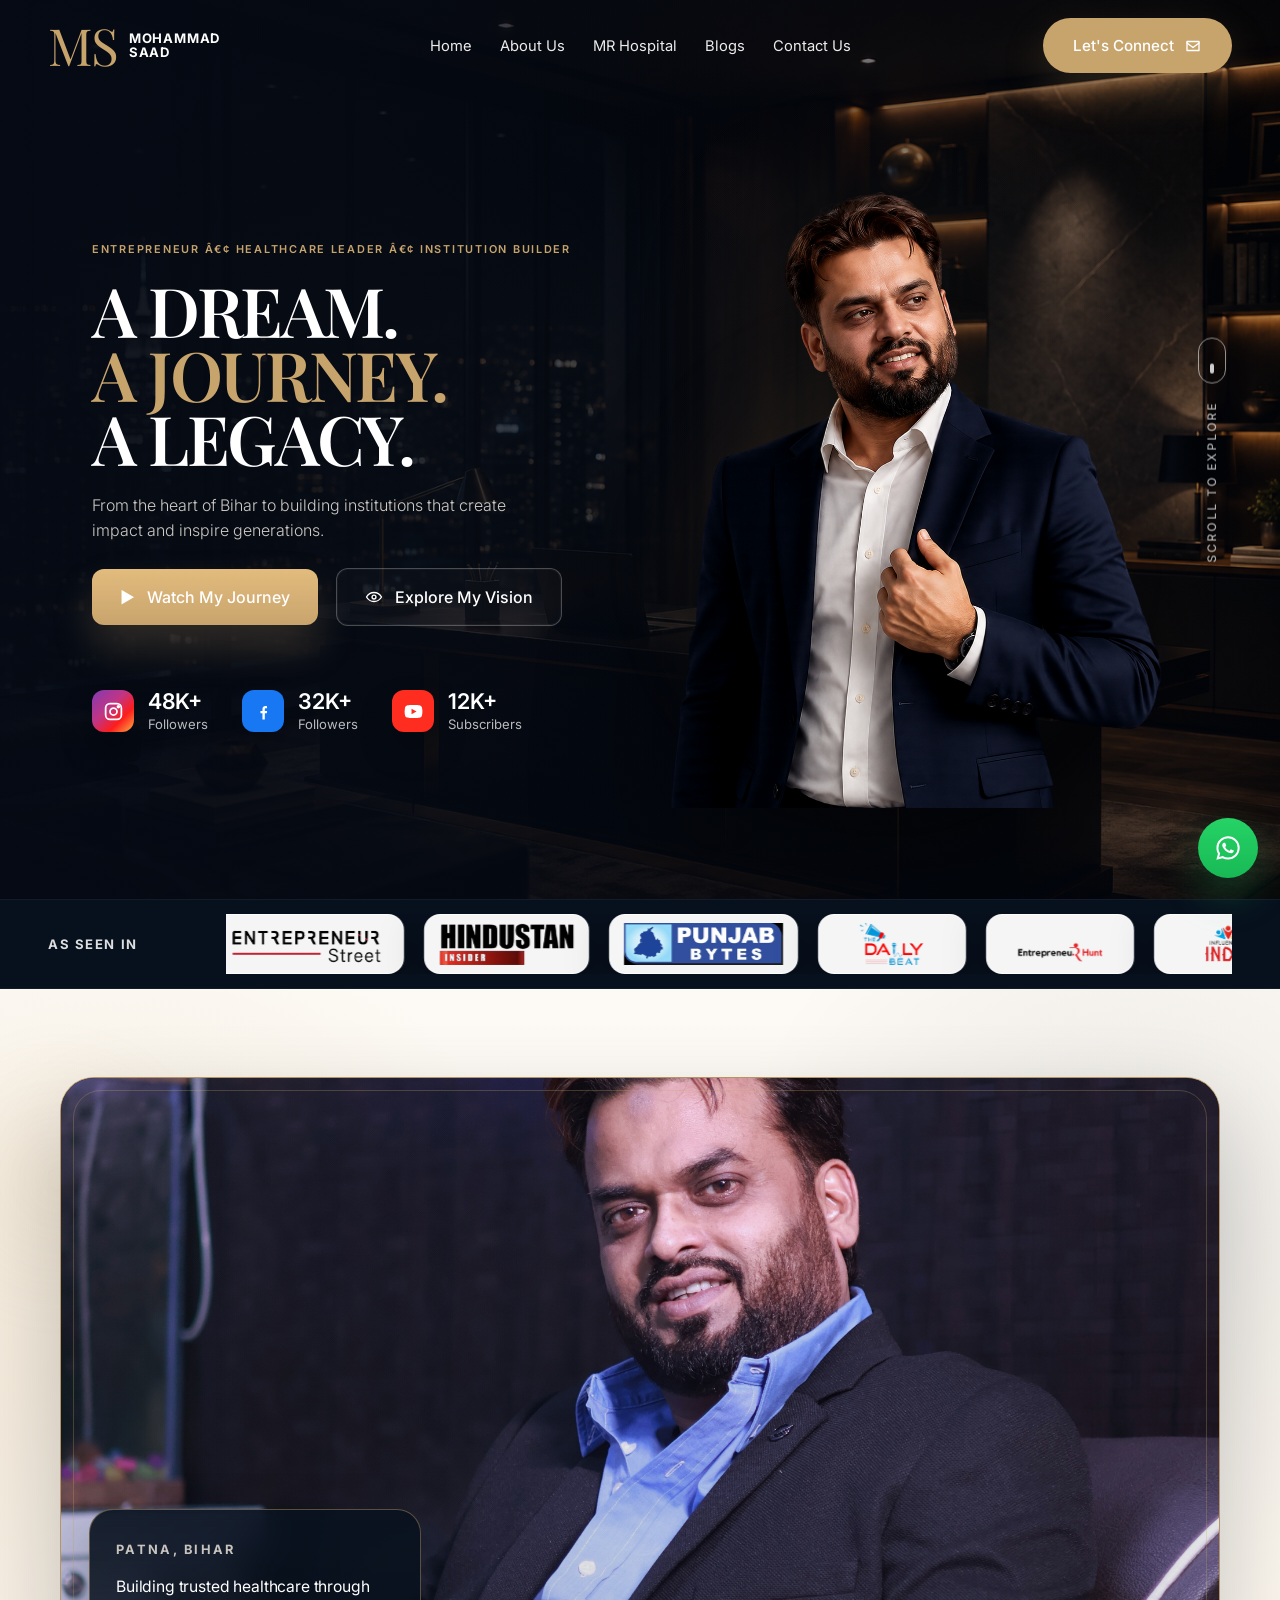
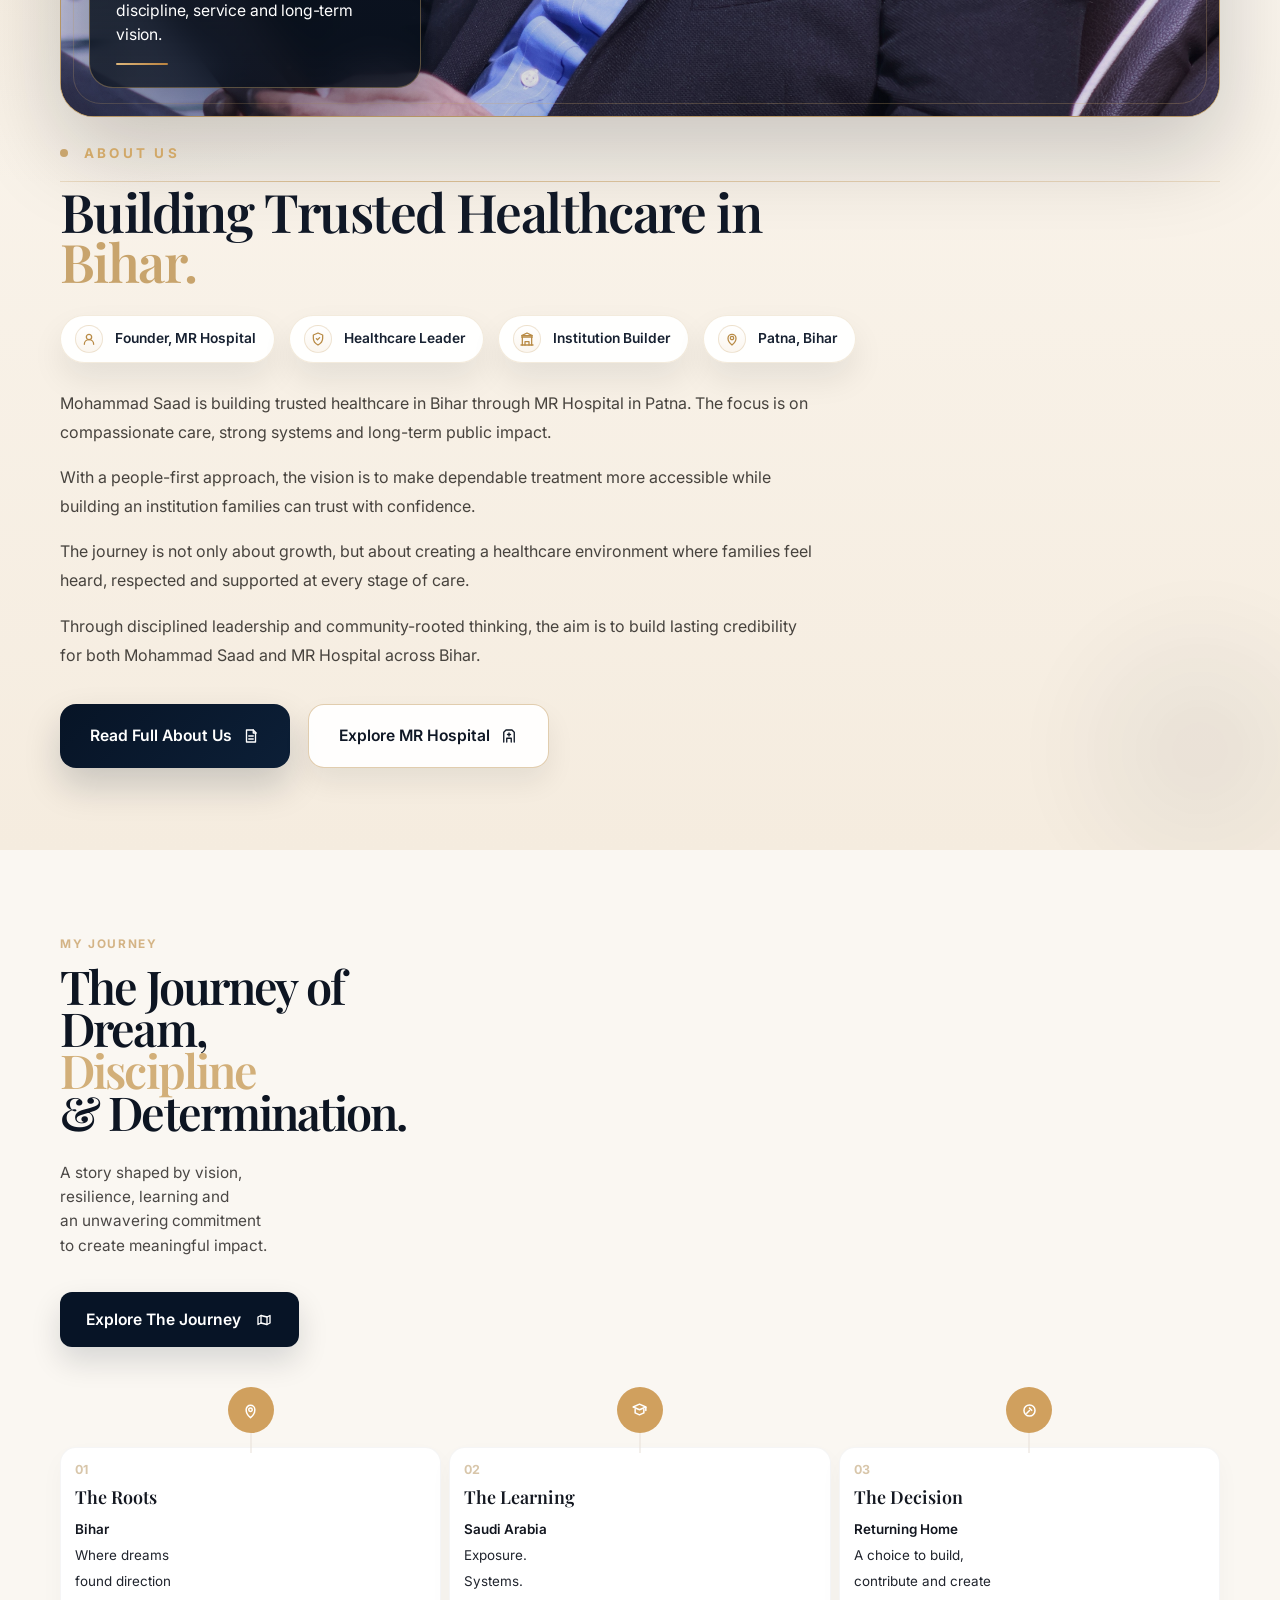
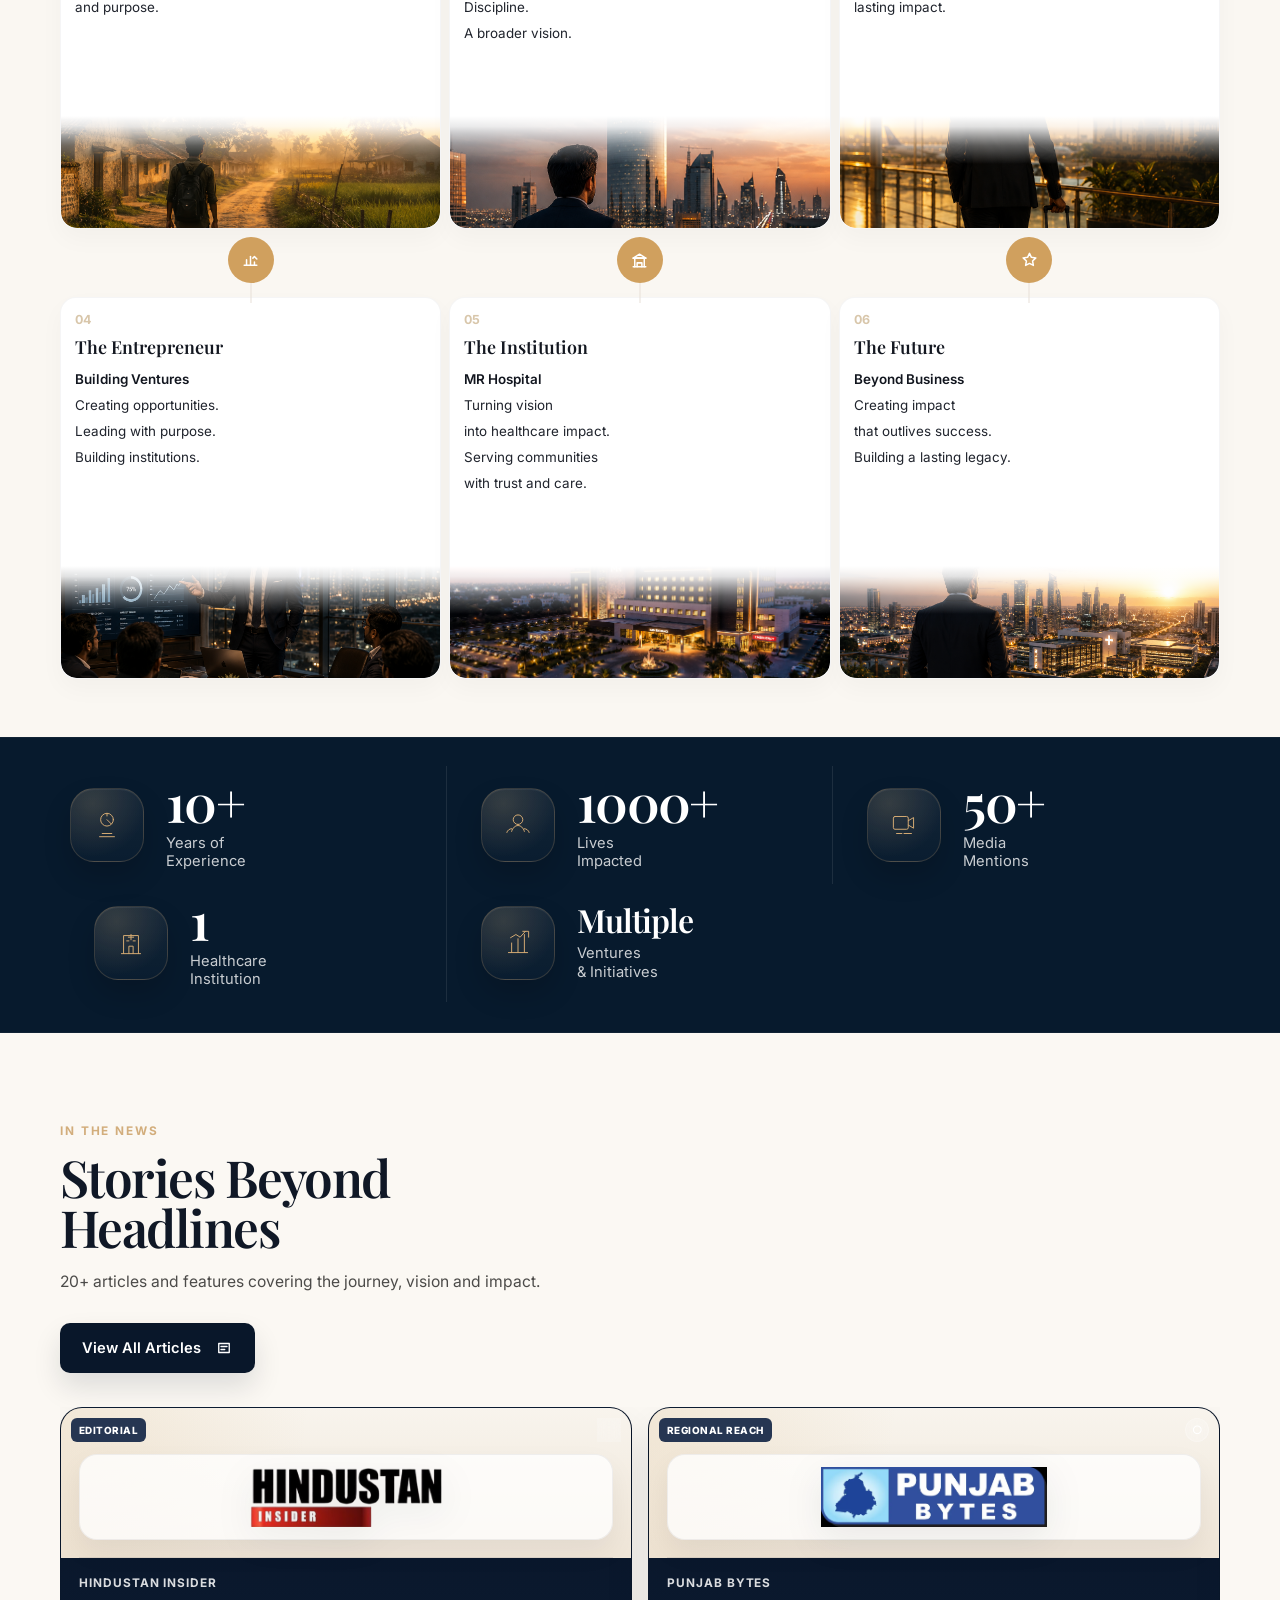
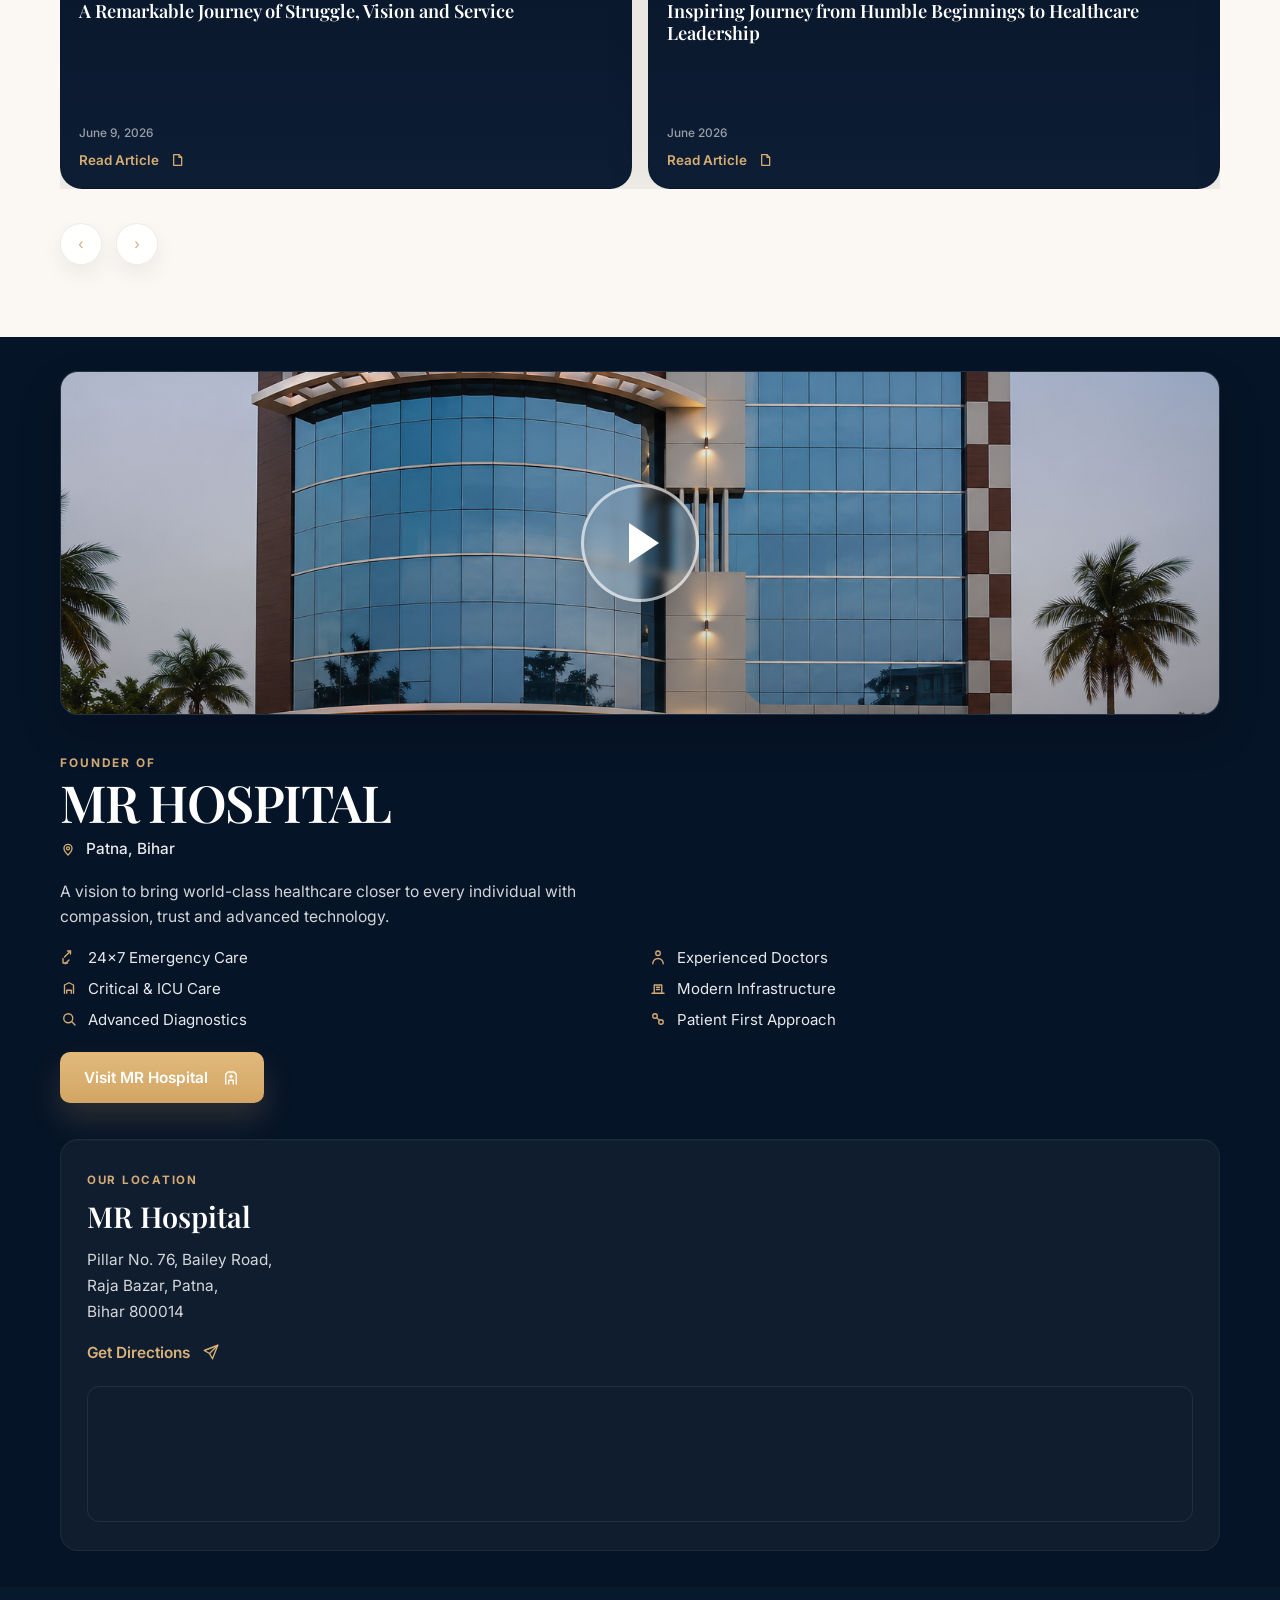
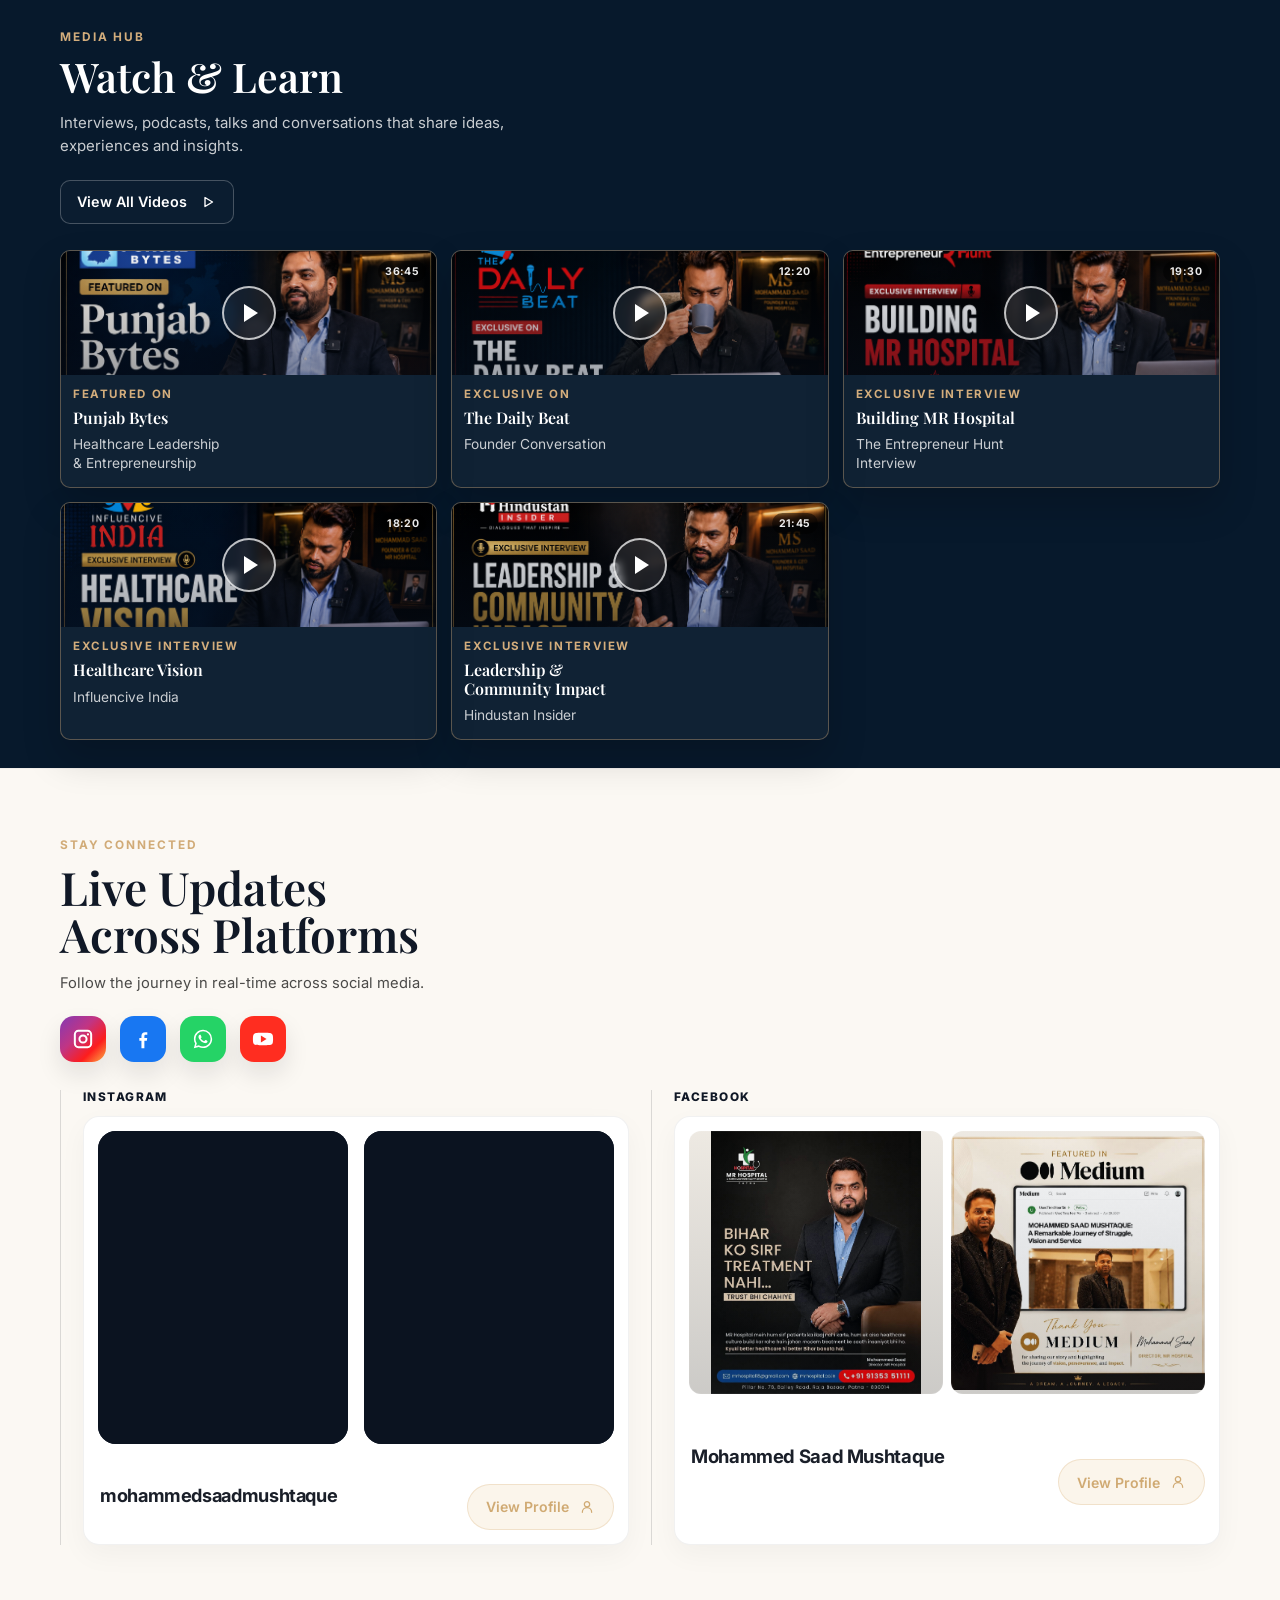
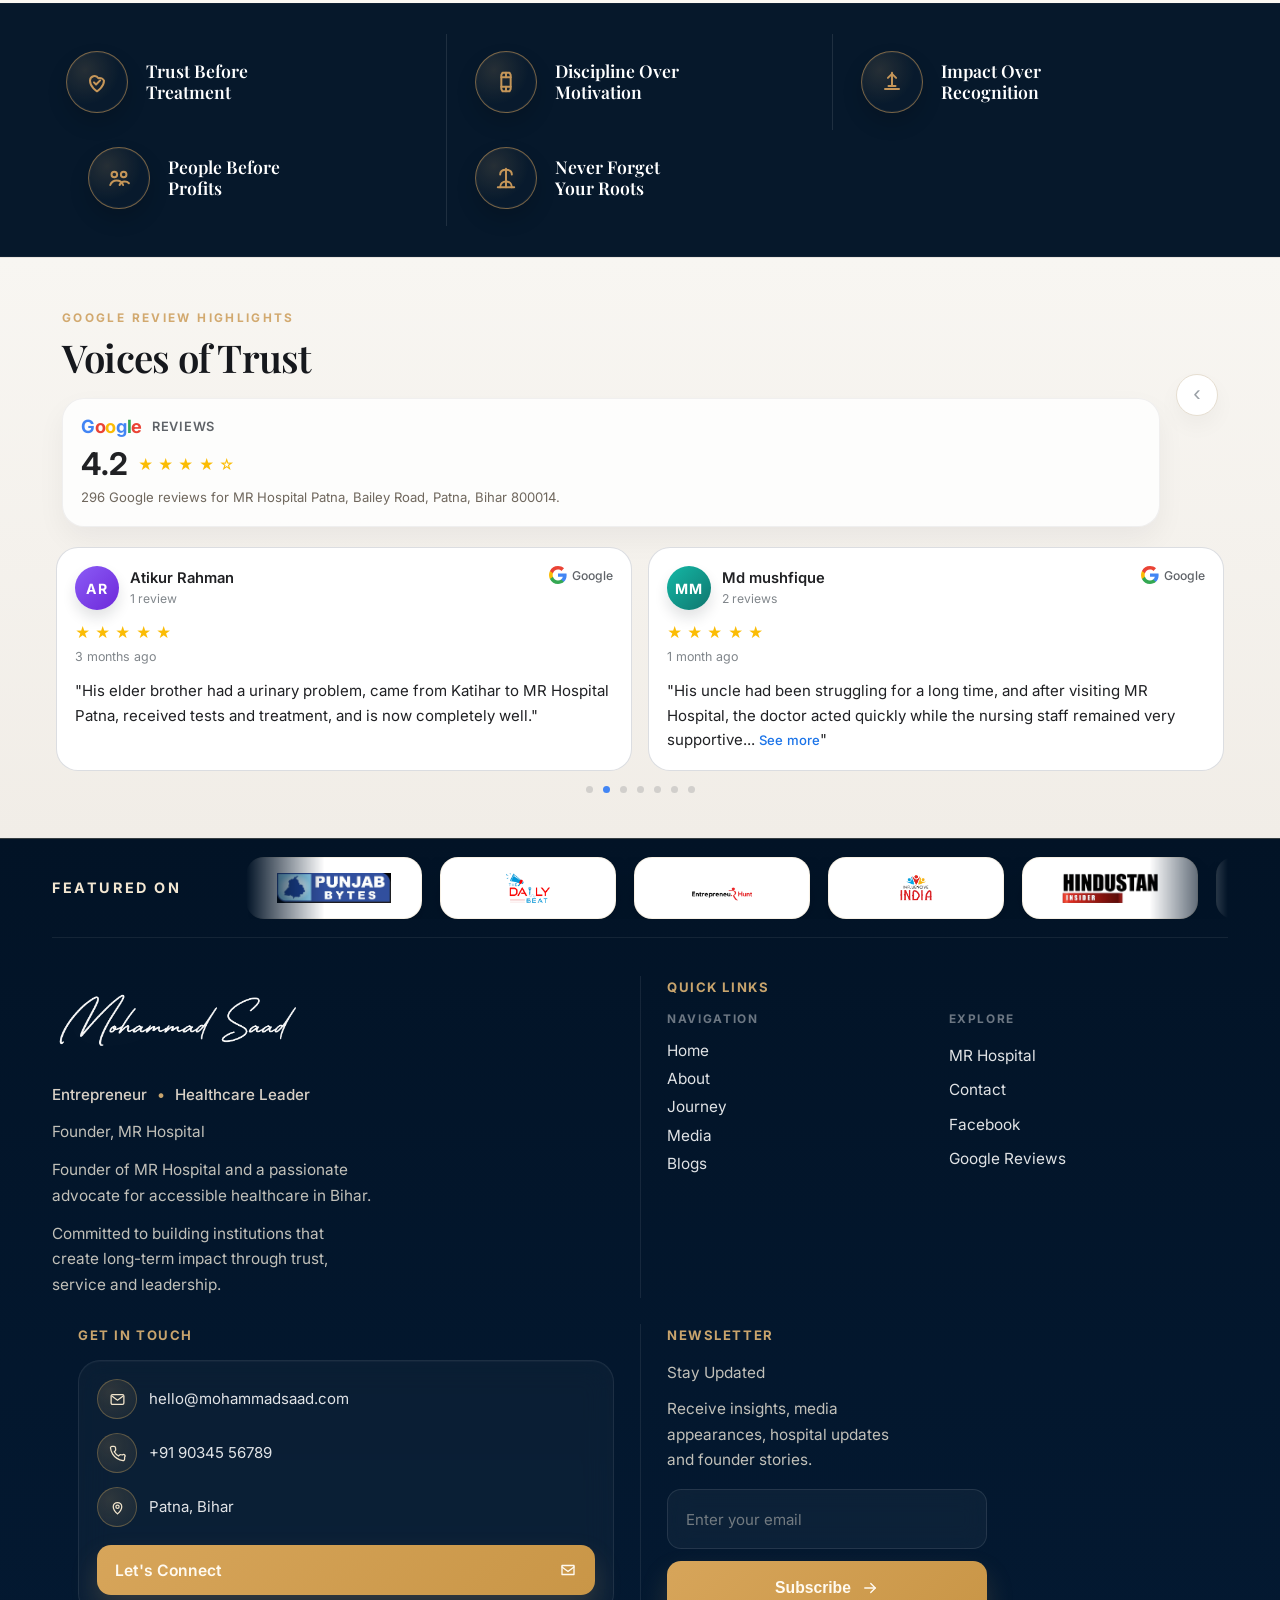
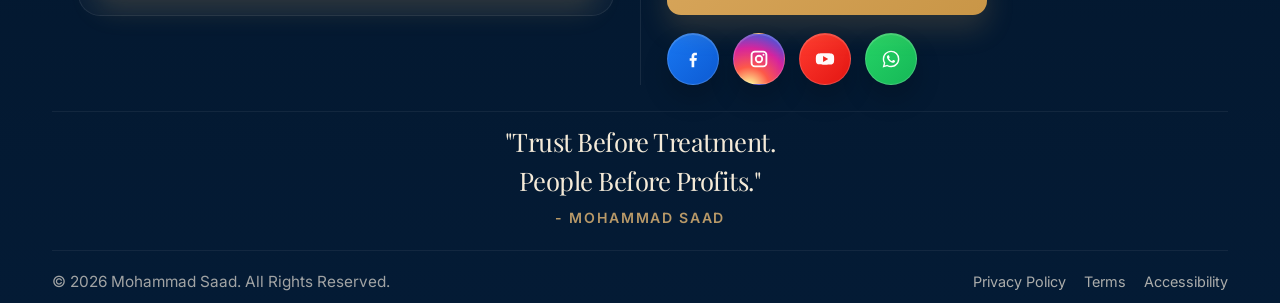
==== commit e65287d0: "home page done" ====
--- a/index.html
+++ b/index.html
@@ -1,13 +1,82 @@
-<!DOCTYPE html>
+﻿<!DOCTYPE html>
 <html lang="en">
 <head>
   <meta charset="UTF-8">
   <meta name="viewport" content="width=device-width, initial-scale=1.0">
-  <title>Mohammad Saad</title>
+  <title>Mohammad Saad | Entrepreneur, Healthcare Leader & Founder of MR Hospital</title>
+  <meta name="description" content="Explore Mohammad Saad's journey as an entrepreneur and healthcare leader in Bihar, and discover MR Hospital in Patna, patient-first care, media features, community impact, and contact information.">
+  <meta name="keywords" content="Mohammad Saad, MR Hospital Patna, healthcare leader Bihar, entrepreneur Patna, Bailey Road hospital, patient care Patna, hospital in Raja Bazar, Mohammad Saad Bihar">
+  <meta name="robots" content="index, follow">
+  <link rel="canonical" href="index.html">
+  <meta property="og:title" content="Mohammad Saad | Entrepreneur, Healthcare Leader & Founder of MR Hospital">
+  <meta property="og:description" content="A fast, SEO-friendly profile website featuring Mohammad Saad, MR Hospital, community impact, media presence, and patient-focused healthcare in Patna.">
+  <meta property="og:type" content="website">
+  <meta property="og:image" content="images/mohammad-saad.png">
+  <meta property="og:locale" content="en_IN">
+  <meta property="og:url" content="index.html">
+  <meta name="twitter:card" content="summary_large_image">
+  <meta name="twitter:title" content="Mohammad Saad | Entrepreneur, Healthcare Leader & Founder of MR Hospital">
+  <meta name="twitter:description" content="Learn about Mohammad Saad, MR Hospital in Patna, and the mission to build trusted, accessible healthcare in Bihar.">
+  <meta name="twitter:image" content="images/mohammad-saad.png">
   <link rel="preconnect" href="https://fonts.googleapis.com">
   <link rel="preconnect" href="https://fonts.gstatic.com" crossorigin>
   <link href="https://fonts.googleapis.com/css2?family=Inter:wght@300;400;500;600&family=Playfair+Display:wght@500;600;700&display=swap" rel="stylesheet">
   <script src="https://cdnjs.cloudflare.com/ajax/libs/gsap/3.12.5/gsap.min.js"></script>
+  <script type="application/ld+json">
+    {
+      "@context": "https://schema.org",
+      "@graph": [
+        {
+          "@type": "Person",
+          "name": "Mohammad Saad",
+          "jobTitle": "Entrepreneur and Healthcare Leader",
+          "worksFor": {
+            "@type": "Hospital",
+            "name": "MR Hospital"
+          },
+          "description": "Mohammad Saad is an entrepreneur and healthcare leader focused on building trusted institutions and expanding access to quality care in Bihar."
+        },
+        {
+          "@type": "Organization",
+          "name": "Mohammad Saad Official",
+          "description": "Official digital presence for Mohammad Saad, entrepreneur, healthcare leader and institution builder in Bihar.",
+          "founder": {
+            "@type": "Person",
+            "name": "Mohammad Saad"
+          }
+        },
+        {
+          "@type": "Hospital",
+          "name": "MR Hospital",
+          "address": {
+            "@type": "PostalAddress",
+            "streetAddress": "Pillar No. 76, Bailey Road, Raja Bazar",
+            "addressLocality": "Patna",
+            "addressRegion": "Bihar",
+            "postalCode": "800014",
+            "addressCountry": "IN"
+          },
+          "telephone": "+91 9034 56789",
+          "url": "https://share.google/RPJ2BRIVNF1WRFFO1",
+          "description": "MR Hospital is a patient-focused healthcare institution in Patna offering emergency support, diagnostics, ICU care, and modern clinical infrastructure."
+        },
+        {
+          "@type": "LocalBusiness",
+          "name": "MR Hospital",
+          "address": {
+            "@type": "PostalAddress",
+            "streetAddress": "Pillar No. 76, Bailey Road, Raja Bazar",
+            "addressLocality": "Patna",
+            "addressRegion": "Bihar",
+            "postalCode": "800014",
+            "addressCountry": "IN"
+          },
+          "telephone": "+91 9034 56789",
+          "url": "https://share.google/RPJ2BRIVNF1WRFFO1"
+        }
+      ]
+    }
+  </script>
   <style>
     :root {
       --bg: #050A14;
@@ -354,6 +423,10 @@
       background: #0A66C2;
     }
 
+    .facebook {
+      background: #1877F2;
+    }
+
     .youtube {
       background: #FF2D20;
     }
@@ -469,7 +542,7 @@
     .press-row {
       min-height: 88px;
       display: grid;
-      grid-template-columns: 180px 1fr 86px;
+      grid-template-columns: 180px 1fr;
       align-items: center;
       gap: 18px;
     }
@@ -483,31 +556,51 @@
     }
 
     .press-logos {
-      display: grid;
-      grid-template-columns: repeat(6, minmax(140px, 1fr));
+      position: relative;
+      display: flex;
       align-items: center;
-      gap: 26px;
-      transition: transform .35s ease;
+      gap: 20px;
+      width: max-content;
+      will-change: transform;
+    }
+
+    .press-viewport {
+      position: relative;
+      overflow: hidden;
+      width: 100%;
     }
 
     .press-logo {
-      min-height: 46px;
+      min-width: 148px;
+      min-height: 58px;
       display: flex;
       align-items: center;
       justify-content: center;
       text-align: center;
       color: rgba(255, 255, 255, 0.95);
       filter: drop-shadow(0 8px 22px rgba(0, 0, 0, 0.2));
+      padding: 8px 14px;
+      border-radius: 16px;
+      background: rgba(255, 255, 255, 0.96);
+      border: 1px solid rgba(255, 255, 255, 0.82);
+      box-shadow: 0 12px 30px rgba(0, 0, 0, 0.12);
+      flex: 0 0 auto;
     }
 
     .press-logo img {
-      max-height: 46px;
+      max-width: 100%;
+      max-height: 42px;
       width: auto;
       object-fit: contain;
     }
 
-    .press-logo img.news18-logo {
-      max-height: 68px;
+    .press-logo-text {
+      color: #162131;
+      font-size: 0.94rem;
+      font-weight: 700;
+      letter-spacing: 0.08em;
+      text-transform: uppercase;
+      white-space: nowrap;
     }
 
     .press-controls {
@@ -536,6 +629,503 @@
       transform: translateY(-1px);
     }
 
+    .btn-icon-svg {
+      display: inline-flex;
+      align-items: center;
+      justify-content: center;
+      width: 18px;
+      height: 18px;
+      flex-shrink: 0;
+    }
+
+    .btn-icon-svg svg {
+      width: 18px;
+      height: 18px;
+      stroke: currentColor;
+      fill: none;
+      stroke-width: 1.8;
+      stroke-linecap: round;
+      stroke-linejoin: round;
+    }
+
+    .news-link .btn-icon-svg,
+    .social-btn .btn-icon-svg {
+      width: 16px;
+      height: 16px;
+    }
+
+    .news-link .btn-icon-svg svg,
+    .social-btn .btn-icon-svg svg {
+      width: 16px;
+      height: 16px;
+      stroke-width: 1.9;
+    }
+
+    :is(.cta-btn, .hero-btn, .about-btn, .about-btn-secondary, .journey-btn, .news-btn, .hospital-btn, .hospital-direction, .video-btn, .social-btn, .footer-cta, .footer-submit) {
+      position: relative;
+      overflow: hidden;
+      transition: transform .3s ease, box-shadow .3s ease, border-color .3s ease, background .3s ease, color .3s ease;
+    }
+
+    :is(.cta-btn, .hero-btn, .about-btn, .about-btn-secondary, .journey-btn, .news-btn, .hospital-btn, .hospital-direction, .video-btn, .social-btn, .footer-cta, .footer-submit)::after {
+      content: "";
+      position: absolute;
+      inset: 0;
+      background: linear-gradient(120deg, transparent 18%, rgba(255, 255, 255, 0.2) 48%, transparent 82%);
+      transform: translateX(-135%);
+      transition: transform .8s ease;
+      pointer-events: none;
+    }
+
+    :is(.cta-btn, .hero-btn, .about-btn, .about-btn-secondary, .journey-btn, .news-btn, .hospital-btn, .hospital-direction, .video-btn, .social-btn, .footer-cta, .footer-submit):hover {
+      transform: translateY(-3px) scale(1.01);
+    }
+
+    :is(.cta-btn, .hero-btn, .about-btn, .about-btn-secondary, .journey-btn, .news-btn, .hospital-btn, .hospital-direction, .video-btn, .social-btn, .footer-cta, .footer-submit):hover::after {
+      transform: translateX(135%);
+    }
+
+    :is(.cta-btn, .hero-btn, .about-btn, .about-btn-secondary, .journey-btn, .news-btn, .hospital-btn, .hospital-direction, .video-btn, .social-btn, .footer-cta, .footer-submit) .btn-icon-svg {
+      transition: transform .28s ease, opacity .28s ease;
+    }
+
+    :is(.cta-btn, .hero-btn, .about-btn, .about-btn-secondary, .journey-btn, .news-btn, .hospital-btn, .hospital-direction, .video-btn, .social-btn, .footer-cta, .footer-submit):hover .btn-icon-svg {
+      transform: translateX(3px) scale(1.06);
+    }
+
+    .about-section {
+      position: relative;
+      overflow: hidden;
+      background:
+        radial-gradient(circle at 8% 24%, rgba(200, 164, 109, 0.18) 0%, rgba(200, 164, 109, 0) 28%),
+        radial-gradient(circle at 88% 16%, rgba(10, 20, 38, 0.08) 0%, rgba(10, 20, 38, 0) 24%),
+        linear-gradient(180deg, #fdfaf5 0%, #f5ecdf 100%);
+      padding: 88px 0 82px;
+    }
+
+    .about-section::before,
+    .about-section::after {
+      content: "";
+      position: absolute;
+      border-radius: 999px;
+      pointer-events: none;
+      filter: blur(14px);
+      opacity: 0.55;
+    }
+
+    .about-section::before {
+      width: 300px;
+      height: 300px;
+      left: -90px;
+      top: 40px;
+      background: radial-gradient(circle, rgba(200, 164, 109, 0.22) 0%, rgba(200, 164, 109, 0) 72%);
+    }
+
+    .about-section::after {
+      width: 360px;
+      height: 360px;
+      right: -100px;
+      bottom: -80px;
+      background: radial-gradient(circle, rgba(7, 20, 38, 0.1) 0%, rgba(7, 20, 38, 0) 70%);
+    }
+
+    .about-shell {
+      position: relative;
+      z-index: 1;
+      width: min(1760px, calc(100% - 36px));
+      margin: 0 auto;
+      padding: 0 52px;
+      display: grid;
+      grid-template-columns: minmax(0, 0.88fr) minmax(0, 1.12fr);
+      gap: 52px;
+      align-items: center;
+    }
+
+    .about-visual {
+      position: relative;
+      min-height: 640px;
+      border-radius: 34px;
+      background: #09111d;
+      border: 1px solid rgba(200, 164, 109, 0.9);
+      box-shadow:
+        0 36px 90px rgba(8, 15, 26, 0.2),
+        inset 0 1px 0 rgba(255, 255, 255, 0.06);
+      overflow: hidden;
+      isolation: isolate;
+    }
+
+    .about-visual::before {
+      content: "";
+      position: absolute;
+      inset: 0;
+      background:
+        linear-gradient(180deg, rgba(4, 10, 18, 0.1) 0%, rgba(4, 10, 18, 0.22) 100%);
+      z-index: 0;
+    }
+
+    .about-visual::after {
+      content: "";
+      position: absolute;
+      inset: 12px;
+      border-radius: 28px;
+      border: 1px solid rgba(200, 164, 109, 0.28);
+      z-index: 1;
+    }
+
+    .about-visual-glow {
+      position: absolute;
+      border-radius: 999px;
+      filter: blur(6px);
+      z-index: 0;
+      animation: aboutGlowFloat 9s ease-in-out infinite;
+    }
+
+    .about-visual-glow-one {
+      width: 240px;
+      height: 240px;
+      left: -26px;
+      bottom: 32px;
+      background: radial-gradient(circle, rgba(200, 164, 109, 0.38) 0%, rgba(200, 164, 109, 0) 72%);
+    }
+
+    .about-visual-glow-two {
+      width: 180px;
+      height: 180px;
+      right: 28px;
+      top: 42px;
+      background: radial-gradient(circle, rgba(7, 20, 38, 0.16) 0%, rgba(7, 20, 38, 0) 72%);
+      animation-delay: -3.5s;
+    }
+
+    .about-portrait {
+      position: absolute;
+      inset: 0;
+      z-index: 1;
+      background:
+        linear-gradient(180deg, rgba(8, 15, 24, 0.02) 0%, rgba(8, 15, 24, 0.14) 100%),
+        linear-gradient(90deg, rgba(7, 14, 23, 0.08) 0%, rgba(7, 14, 23, 0) 52%),
+        url('images/about-section-real.jpg') center center / cover no-repeat;
+    }
+
+    .about-floating-card {
+      position: absolute;
+      z-index: 2;
+      max-width: 332px;
+      padding: 22px 26px;
+      border-radius: 24px;
+      background: linear-gradient(180deg, rgba(9, 18, 31, 0.92) 0%, rgba(8, 16, 28, 0.82) 100%);
+      border: 1px solid rgba(200, 164, 109, 0.42);
+      box-shadow: 0 28px 58px rgba(7, 20, 38, 0.34);
+      backdrop-filter: blur(18px);
+      color: #fff;
+      animation: aboutFloatCard 8s ease-in-out infinite;
+    }
+
+    .about-floating-card::after {
+      content: "";
+      display: block;
+      width: 52px;
+      height: 2px;
+      margin-top: 16px;
+      border-radius: 999px;
+      background: linear-gradient(90deg, #ddb67a 0%, #b9823f 100%);
+    }
+
+    .about-floating-card strong,
+    .about-floating-card span {
+      display: block;
+    }
+
+    .about-floating-card strong {
+      font-size: 0.98rem;
+      line-height: 1.52;
+      font-weight: 400;
+      letter-spacing: -0.01em;
+    }
+
+    .about-floating-card span {
+      margin-top: 8px;
+      color: rgba(240, 233, 223, 0.82);
+      font-size: 0.8rem;
+      line-height: 1.5;
+    }
+
+    .about-floating-card-top {
+      left: 28px;
+      bottom: 28px;
+    }
+
+    .about-visual-tags {
+      display: none;
+    }
+
+    .about-visual-tag {
+      display: inline-flex;
+      align-items: center;
+      min-height: 38px;
+      padding: 0 16px;
+      border-radius: 999px;
+      background: rgba(255, 255, 255, 0.88);
+      border: 1px solid rgba(16, 24, 38, 0.06);
+      box-shadow: 0 16px 32px rgba(18, 23, 31, 0.1);
+      color: #122033;
+      font-size: 0.74rem;
+      font-weight: 700;
+      letter-spacing: 0.03em;
+      white-space: nowrap;
+      backdrop-filter: blur(14px);
+    }
+
+    .about-visual-tag::before {
+      content: "";
+      width: 8px;
+      height: 8px;
+      margin-right: 9px;
+      border-radius: 999px;
+      background: linear-gradient(180deg, #d6b076 0%, #bc8742 100%);
+      box-shadow: 0 0 0 4px rgba(200, 164, 109, 0.12);
+      flex-shrink: 0;
+    }
+
+    .about-floating-card-bottom {
+      right: 24px;
+      bottom: 28px;
+      animation-delay: -4s;
+    }
+
+    .about-card-label {
+      display: inline-flex;
+      align-items: center;
+      gap: 8px;
+      margin-bottom: 16px;
+      color: #f4dcc0;
+      font-size: 0.82rem;
+      font-weight: 700;
+      letter-spacing: 0.18em;
+      text-transform: uppercase;
+    }
+
+    .about-card-label::before {
+      content: none;
+    }
+
+    .about-content {
+      position: relative;
+      display: flex;
+      flex-direction: column;
+      justify-content: center;
+      padding: 18px 8px 18px 0;
+    }
+
+    .about-content::before {
+      content: "";
+      position: absolute;
+      left: 0;
+      right: 0;
+      top: 36px;
+      height: 1px;
+      background: linear-gradient(90deg, rgba(200, 164, 109, 0.3) 0%, rgba(200, 164, 109, 0.75) 24%, rgba(200, 164, 109, 0.3) 100%);
+      z-index: 0;
+    }
+
+    .about-eyebrow {
+      position: relative;
+      z-index: 1;
+      display: inline-flex;
+      align-items: center;
+      gap: 16px;
+      margin-bottom: 26px;
+      color: #d1a868;
+      font-size: 0.84rem;
+      font-weight: 700;
+      letter-spacing: 0.24em;
+      text-transform: uppercase;
+    }
+
+    .about-eyebrow::before {
+      content: "";
+      width: 8px;
+      height: 8px;
+      border-radius: 999px;
+      background: #c8a46d;
+      flex-shrink: 0;
+    }
+
+    .about-heading {
+      position: relative;
+      z-index: 1;
+      color: #101826;
+      font-family: 'Playfair Display', serif;
+      font-size: clamp(2.8rem, 4.15vw, 5rem);
+      line-height: 0.94;
+      letter-spacing: -0.03em;
+      font-weight: 600;
+      max-width: 760px;
+    }
+
+    .about-heading-accent {
+      color: #c8a46d;
+    }
+
+    .about-pulse-row {
+      position: relative;
+      z-index: 1;
+      display: flex;
+      gap: 14px;
+      flex-wrap: wrap;
+      margin: 28px 0 10px;
+    }
+
+    .about-pulse-chip {
+      display: inline-flex;
+      align-items: center;
+      gap: 12px;
+      min-height: 48px;
+      padding: 0 18px 0 14px;
+      border-radius: 999px;
+      background: rgba(255, 255, 255, 0.96);
+      border: 1px solid rgba(207, 177, 124, 0.26);
+      box-shadow: 0 16px 32px rgba(18, 23, 31, 0.08);
+      color: #172131;
+      font-size: 0.86rem;
+      line-height: 1;
+      font-weight: 600;
+    }
+
+    .about-chip-icon {
+      width: 28px;
+      height: 28px;
+      border-radius: 999px;
+      display: inline-flex;
+      align-items: center;
+      justify-content: center;
+      color: #b88a45;
+      border: 1px solid rgba(200, 164, 109, 0.28);
+      background: linear-gradient(180deg, #fff 0%, #fbf6ef 100%);
+      box-shadow: inset 0 1px 0 rgba(255, 255, 255, 0.7);
+      flex-shrink: 0;
+    }
+
+    .about-chip-icon svg {
+      width: 16px;
+      height: 16px;
+      stroke: currentColor;
+      fill: none;
+      stroke-width: 1.9;
+      stroke-linecap: round;
+      stroke-linejoin: round;
+    }
+
+    .about-copy {
+      position: relative;
+      z-index: 1;
+      margin-top: 16px;
+      color: #47433e;
+      font-size: 1rem;
+      line-height: 1.82;
+      max-width: 760px;
+    }
+
+    .about-actions {
+      position: relative;
+      z-index: 1;
+      display: flex;
+      gap: 18px;
+      flex-wrap: wrap;
+      margin-top: 34px;
+    }
+
+    .about-btn,
+    .about-btn-secondary {
+      display: inline-flex;
+      align-items: center;
+      justify-content: center;
+      gap: 10px;
+      min-height: 64px;
+      padding: 0 30px;
+      border-radius: 16px;
+      font-size: 0.98rem;
+      font-weight: 600;
+      transition: transform .28s ease, box-shadow .28s ease, border-color .28s ease, background .28s ease;
+    }
+
+    .about-btn {
+      position: relative;
+      background: linear-gradient(135deg, #071426 0%, #0c1f37 100%);
+      color: #fff;
+      box-shadow: 0 18px 36px rgba(7, 20, 38, 0.18);
+      overflow: hidden;
+    }
+
+    .about-btn-secondary {
+      border: 1px solid rgba(200, 164, 109, 0.55);
+      color: #101826;
+      background: rgba(255, 255, 255, 0.92);
+      box-shadow: 0 14px 28px rgba(18, 23, 31, 0.07);
+    }
+
+    .about-btn:hover,
+    .about-btn-secondary:hover {
+      transform: translateY(-3px);
+    }
+
+    .about-btn:hover {
+      box-shadow: 0 24px 44px rgba(7, 20, 38, 0.24);
+    }
+
+    .about-btn-secondary:hover {
+      background: #fff;
+      border-color: rgba(200, 164, 109, 0.34);
+      box-shadow: 0 20px 38px rgba(18, 23, 31, 0.1);
+    }
+
+    @keyframes aboutFloatCard {
+      0%, 100% {
+        transform: translateY(0);
+      }
+      50% {
+        transform: translateY(-10px);
+      }
+    }
+
+    @keyframes aboutGlowFloat {
+      0%, 100% {
+        transform: translate3d(0, 0, 0) scale(1);
+      }
+      50% {
+        transform: translate3d(0, -12px, 0) scale(1.04);
+      }
+    }
+
+    .map-frame {
+      width: 100%;
+      height: 100%;
+      min-height: 136px;
+      border: 0;
+      filter: saturate(0.92) contrast(1.02);
+    }
+
+    .whatsapp-widget {
+      position: fixed;
+      right: 22px;
+      bottom: 22px;
+      z-index: 120;
+      width: 60px;
+      height: 60px;
+      border-radius: 999px;
+      background: linear-gradient(180deg, #25d366 0%, #18b955 100%);
+      display: inline-flex;
+      align-items: center;
+      justify-content: center;
+      box-shadow: 0 18px 42px rgba(37, 211, 102, 0.24);
+    }
+
+    .whatsapp-widget svg {
+      width: 28px;
+      height: 28px;
+      fill: #fff;
+    }
+
     .page-section {
       background: #07111d;
       border-top: 1px solid rgba(255, 255, 255, 0.05);
@@ -547,99 +1137,220 @@
       padding: 0 32px;
     }
 
+    .footer-section {
+      background: linear-gradient(180deg, #021326 0%, #041b35 100%);
+      border-top: 1px solid rgba(212, 169, 95, .25);
+    }
+
+    .footer-recognition {
+      display: grid;
+      grid-template-columns: 170px minmax(0, 1fr);
+      align-items: center;
+      gap: 24px;
+      padding: 18px 0;
+      border-bottom: 1px solid rgba(255, 255, 255, 0.07);
+      overflow: hidden;
+    }
+
+    .footer-recognition-title {
+      color: #f3e7d2;
+      font-size: 0.9rem;
+      font-weight: 700;
+      letter-spacing: 0.18em;
+      text-transform: uppercase;
+    }
+
+    .footer-recognition-marquee {
+      position: relative;
+      overflow: hidden;
+      mask-image: linear-gradient(90deg, transparent, #000 8%, #000 92%, transparent);
+    }
+
+    .footer-recognition-track {
+      display: flex;
+      align-items: center;
+      gap: 18px;
+      width: max-content;
+      animation: footerMarquee 28s linear infinite;
+    }
+
+    .footer-recognition-chip {
+      min-width: 176px;
+      height: 62px;
+      padding: 10px 18px;
+      border-radius: 18px;
+      background: #ffffff;
+      border: 1px solid rgba(212, 169, 95, 0.16);
+      display: inline-flex;
+      align-items: center;
+      justify-content: center;
+      box-shadow:
+        inset 0 0 0 1px rgba(255, 255, 255, 0.8),
+        0 10px 22px rgba(0, 0, 0, 0.14);
+    }
+
+    .footer-recognition-chip img {
+      max-width: 100%;
+      max-height: 30px;
+      object-fit: contain;
+      filter: none;
+    }
+
+    @keyframes footerMarquee {
+      from { transform: translateX(0); }
+      to { transform: translateX(-50%); }
+    }
+
     .footer-panel {
       display: grid;
-      grid-template-columns: 1.15fr 1.15fr 1.2fr 1.35fr;
-      gap: 0;
-      min-height: 176px;
-      padding: 24px 0 22px;
-      background: #07111d;
+      grid-template-columns: 1.15fr 1.08fr 1.2fr 1.25fr;
+      gap: 24px;
+      padding: 38px 0 26px;
     }
 
     .footer-column {
-      padding: 0 48px;
-      border-left: 1px solid rgba(255, 255, 255, 0.09);
+      padding: 0 26px;
+      min-width: 0;
+      border-left: 1px solid rgba(255, 255, 255, 0.08);
     }
 
     .footer-column:first-child {
       border-left: 0;
-      padding-left: 26px;
+      padding-left: 0;
+    }
+
+    .footer-column:last-child {
+      padding-right: 0;
     }
 
     .footer-signature {
-      width: 212px;
+      width: 252px;
       max-width: 100%;
-      opacity: 0.96;
-      margin-bottom: 12px;
+      opacity: 0.98;
+      margin-bottom: 18px;
+      filter: drop-shadow(0 6px 16px rgba(255, 255, 255, 0.06));
+    }
+
+    .footer-roleline {
+      display: flex;
+      flex-wrap: wrap;
+      gap: 10px;
+      margin-bottom: 14px;
+      color: rgba(235, 225, 210, 0.92);
+      font-size: 0.95rem;
+      line-height: 1.4;
+      font-weight: 500;
+    }
+
+    .footer-roleline span + span::before {
+      content: "\2022";
+      margin-right: 10px;
+      color: #c8a46d;
     }
 
     .footer-copy,
     .footer-note,
     .footer-news-copy {
       color: rgba(236, 229, 216, 0.82);
-      font-size: 0.92rem;
-      line-height: 1.45;
+      font-size: 0.96rem;
+      line-height: 1.68;
       font-weight: 400;
     }
 
     .footer-copy {
-      max-width: 260px;
+      max-width: 320px;
     }
 
     .footer-note {
-      margin-top: 18px;
-      color: rgba(236, 229, 216, 0.66);
+      margin-top: 0;
+      color: rgba(236, 229, 216, 0.68);
     }
 
     .footer-title {
       display: inline-block;
-      margin-bottom: 14px;
+      margin-bottom: 18px;
       color: #c8a46d;
       font-size: 0.82rem;
       line-height: 1;
       font-weight: 700;
-      letter-spacing: 0.09em;
+      letter-spacing: 0.12em;
       text-transform: uppercase;
     }
 
     .footer-links-grid {
       display: grid;
-      grid-template-columns: repeat(2, minmax(110px, 1fr));
-      gap: 8px 18px;
+      grid-template-columns: repeat(2, minmax(0, 1fr));
+      gap: 20px 28px;
+    }
+
+    .footer-links-group {
+      display: grid;
+      gap: 10px;
+    }
+
+    .footer-links-label {
+      margin-bottom: 6px;
+      color: rgba(255, 255, 255, 0.42);
+      font-size: 0.74rem;
+      font-weight: 700;
+      letter-spacing: 0.14em;
+      text-transform: uppercase;
     }
 
     .footer-link {
       color: rgba(255, 255, 255, 0.88);
-      font-size: 0.92rem;
-      line-height: 1.15;
-      transition: color .25s ease;
+      font-size: 0.96rem;
+      line-height: 1.2;
+      transition: color .25s ease, transform .25s ease;
     }
 
     .footer-link:hover {
       color: #c8a46d;
+      transform: translateX(3px);
+    }
+
+    .footer-contact-card {
+      padding: 18px 18px 20px;
+      border-radius: 22px;
+      background: rgba(255, 255, 255, .03);
+      backdrop-filter: blur(15px);
+      border: 1px solid rgba(255, 255, 255, .08);
+      box-shadow: inset 0 1px 0 rgba(255, 255, 255, 0.03);
     }
 
     .footer-contact-list {
       display: grid;
-      gap: 12px;
+      gap: 14px;
     }
 
     .footer-contact-item {
       display: flex;
       align-items: center;
-      gap: 10px;
-      color: rgba(255, 255, 255, 0.84);
-      font-size: 0.92rem;
+      gap: 12px;
+      color: rgba(255, 255, 255, 0.88);
+      font-size: 0.94rem;
       line-height: 1.35;
     }
 
-    .footer-contact-item svg {
-      width: 16px;
-      height: 16px;
-      stroke: #f1e4cb;
+    .footer-contact-icon {
+      width: 40px;
+      height: 40px;
+      border-radius: 999px;
+      border: 1px solid rgba(212, 169, 95, 0.34);
+      background: radial-gradient(circle at 30% 30%, rgba(212, 169, 95, 0.18), rgba(212, 169, 95, 0.06));
+      display: inline-flex;
+      align-items: center;
+      justify-content: center;
+      flex-shrink: 0;
+      color: #f1e4cb;
+    }
+
+    .footer-contact-icon svg {
+      width: 17px;
+      height: 17px;
+      stroke: currentColor;
       fill: none;
       stroke-width: 1.8;
-      flex-shrink: 0;
     }
 
     .footer-cta {
@@ -647,82 +1358,160 @@
       align-items: center;
       justify-content: space-between;
       gap: 18px;
-      min-width: 210px;
-      min-height: 42px;
+      min-width: 100%;
+      min-height: 50px;
       padding: 0 18px;
-      margin-top: 16px;
-      border-radius: 4px;
-      background: #d7a55a;
+      margin-top: 18px;
+      border-radius: 14px;
+      background: linear-gradient(135deg, #d7a55a 0%, #c99647 100%);
       color: #fffaf0;
-      font-size: 0.95rem;
-      font-weight: 500;
-      box-shadow: 0 10px 24px rgba(215, 165, 90, 0.18);
+      font-size: 0.98rem;
+      font-weight: 600;
+      box-shadow: 0 14px 28px rgba(215, 165, 90, 0.2);
     }
 
     .footer-news-copy {
-      max-width: 300px;
-      margin-bottom: 14px;
+      max-width: 250px;
+      margin-bottom: 16px;
     }
 
     .footer-newsletter {
-      display: flex;
-      align-items: stretch;
-      max-width: 278px;
-      margin-bottom: 12px;
-      border: 1px solid rgba(255, 255, 255, 0.1);
-      background: #0a1523;
-      border-radius: 4px;
-      overflow: hidden;
+      display: grid;
+      gap: 12px;
+      max-width: 320px;
+      margin-bottom: 18px;
     }
 
     .footer-newsletter input {
       width: 100%;
+      height: 60px;
+      border: 1px solid rgba(255, 255, 255, 0.1);
+      outline: 0;
+      background: rgba(255, 255, 255, 0.04);
+      color: rgba(255, 255, 255, 0.94);
+      padding: 0 18px;
+      font-size: 0.94rem;
+      font-family: inherit;
+      border-radius: 14px;
+      backdrop-filter: blur(12px);
+    }
+
+    .footer-newsletter input::placeholder {
+      color: rgba(236, 229, 216, 0.46);
+    }
+
+    .footer-submit {
+      min-height: 54px;
+      padding: 0 22px;
       border: 0;
-      outline: 0;
-      background: transparent;
-      color: rgba(255, 255, 255, 0.92);
-      padding: 11px 14px;
-      font-size: 0.88rem;
-      font-family: inherit;
-    }
-
-    .footer-newsletter input::placeholder {
-      color: rgba(236, 229, 216, 0.48);
-    }
-
-    .footer-submit {
-      width: 46px;
-      border: 0;
-      background: #d7a55a;
+      border-radius: 14px;
+      background: linear-gradient(135deg, #d7a55a 0%, #c99647 100%);
       color: #fffaf0;
-      font-size: 1.2rem;
+      font-size: 0.98rem;
+      font-weight: 600;
       display: inline-flex;
       align-items: center;
       justify-content: center;
+      gap: 10px;
+      box-shadow: 0 14px 28px rgba(215, 165, 90, 0.18);
     }
 
     .footer-socials {
       display: flex;
-      gap: 12px;
-      margin-top: 6px;
+      flex-wrap: wrap;
+      gap: 14px;
+      margin-top: 8px;
     }
 
     .footer-social {
-      width: 32px;
-      height: 32px;
-      border-radius: 6px;
-      border: 1px solid rgba(255, 255, 255, 0.12);
-      background: #091422;
+      width: 52px;
+      height: 52px;
+      border-radius: 999px;
+      border: 1px solid rgba(255, 255, 255, 0.16);
       display: inline-flex;
       align-items: center;
       justify-content: center;
-      color: rgba(255, 255, 255, 0.96);
+      color: rgba(255, 255, 255, 0.98);
+      box-shadow: 0 14px 26px rgba(0, 0, 0, 0.18), inset 0 1px 0 rgba(255, 255, 255, 0.14);
+      transition: transform .28s ease, box-shadow .28s ease, filter .28s ease;
+    }
+
+    .footer-social:hover {
+      transform: translateY(-4px);
+      filter: saturate(1.04) brightness(1.03);
+      box-shadow: 0 18px 32px rgba(0, 0, 0, 0.24), 0 0 0 1px rgba(212, 169, 95, 0.18);
     }
 
     .footer-social svg {
-      width: 15px;
-      height: 15px;
+      width: 20px;
+      height: 20px;
       fill: currentColor;
+      stroke: none;
+    }
+
+    .footer-social.facebook {
+      background: linear-gradient(135deg, #1877f2 0%, #0d5bd3 100%);
+    }
+
+    .footer-social.instagram {
+      background: radial-gradient(circle at 30% 107%, #fdf497 0%, #fdf497 5%, #fd5949 32%, #d6249f 62%, #285aeb 92%);
+    }
+
+    .footer-social.youtube {
+      background: linear-gradient(135deg, #ff3b30 0%, #e31612 100%);
+    }
+
+    .footer-social.whatsapp {
+      background: linear-gradient(135deg, #25d366 0%, #16b857 100%);
+    }
+
+    .footer-quote {
+      padding: 10px 0 24px;
+      text-align: center;
+      color: #f4ead8;
+      border-top: 1px solid rgba(255, 255, 255, 0.06);
+    }
+
+    .footer-quote-text {
+      margin: 0;
+      font-family: "Playfair Display", serif;
+      font-size: clamp(1.4rem, 2vw, 1.9rem);
+      line-height: 1.5;
+      letter-spacing: -0.02em;
+    }
+
+    .footer-quote-author {
+      margin-top: 10px;
+      color: rgba(200, 164, 109, 0.92);
+      font-size: 0.88rem;
+      font-weight: 600;
+      letter-spacing: 0.12em;
+      text-transform: uppercase;
+    }
+
+    .footer-bottom {
+      display: flex;
+      align-items: center;
+      justify-content: space-between;
+      gap: 16px;
+      padding: 18px 0 8px;
+      border-top: 1px solid rgba(255, 255, 255, 0.06);
+    }
+
+    .footer-legal {
+      display: flex;
+      flex-wrap: wrap;
+      gap: 18px;
+    }
+
+    .footer-legal-link {
+      color: rgba(236, 229, 216, 0.72);
+      font-size: 0.9rem;
+      transition: color .25s ease;
+    }
+
+    .footer-legal-link:hover {
+      color: #c8a46d;
     }
 
     .journey-section {
@@ -826,6 +1615,7 @@
     .journey-card-wrap {
       position: relative;
       padding-top: 52px;
+      perspective: 1200px;
     }
 
     .journey-node {
@@ -843,6 +1633,7 @@
       align-items: center;
       justify-content: center;
       color: #fff;
+      transition: transform .38s ease, box-shadow .38s ease, background .38s ease;
     }
 
     .journey-node::after {
@@ -857,11 +1648,11 @@
     }
 
     .journey-node svg {
-      width: 18px;
-      height: 18px;
+      width: 19px;
+      height: 19px;
       stroke: currentColor;
       fill: none;
-      stroke-width: 1.8;
+      stroke-width: 1.9;
       stroke-linecap: round;
       stroke-linejoin: round;
     }
@@ -871,15 +1662,31 @@
       display: grid;
       grid-template-rows: minmax(0, 1fr) 112px;
       background: #fff;
-      border: 1px solid rgba(18, 23, 31, 0.025);
+      border: 1px solid rgba(18, 23, 31, 0.04);
       border-radius: 16px;
       overflow: hidden;
-      box-shadow: 0 8px 22px rgba(20, 24, 31, 0.022);
+      box-shadow: 0 10px 24px rgba(20, 24, 31, 0.03);
+      transition: transform .42s cubic-bezier(.22, 1, .36, 1), box-shadow .42s ease, border-color .42s ease, background .42s ease;
+      transform-origin: center bottom;
+    }
+
+    .journey-card::before {
+      content: "";
+      position: absolute;
+      inset: 0;
+      background: linear-gradient(135deg, rgba(200, 164, 109, 0.16) 0%, rgba(200, 164, 109, 0) 38%, rgba(7, 20, 38, 0.04) 100%);
+      opacity: 0;
+      transition: opacity .38s ease;
+      pointer-events: none;
+      z-index: 0;
     }
 
     .journey-card-body {
+      position: relative;
+      z-index: 1;
       padding: 14px 14px 10px;
       color: #151b26;
+      transition: transform .38s ease;
     }
 
     .journey-number {
@@ -887,6 +1694,7 @@
       font-size: 0.78rem;
       font-weight: 700;
       margin-bottom: 10px;
+      transition: color .34s ease, letter-spacing .34s ease;
     }
 
     .journey-card-title {
@@ -896,6 +1704,7 @@
       font-size: 1.12rem;
       line-height: 1.1;
       font-weight: 600;
+      transition: color .34s ease, transform .34s ease;
     }
 
     .journey-card-lines {
@@ -904,6 +1713,7 @@
       color: #20242d;
       font-size: 0.84rem;
       line-height: 1.5;
+      transition: color .34s ease;
     }
 
     .journey-card-lines strong {
@@ -919,6 +1729,7 @@
       background-repeat: no-repeat;
       border-radius: 0 0 16px 16px;
       overflow: hidden;
+      transition: transform .55s cubic-bezier(.22, 1, .36, 1), filter .42s ease;
     }
 
     .journey-card-image::before {
@@ -930,6 +1741,65 @@
       height: 48px;
       background: linear-gradient(180deg, #ffffff 0%, rgba(255, 255, 255, 0.88) 22%, rgba(255, 255, 255, 0.34) 62%, rgba(255, 255, 255, 0) 100%);
       pointer-events: none;
+      transition: opacity .38s ease, transform .38s ease;
+    }
+
+    .journey-card-image::after {
+      content: "";
+      position: absolute;
+      inset: 0;
+      background: linear-gradient(180deg, rgba(8, 17, 29, 0) 0%, rgba(8, 17, 29, 0.1) 100%);
+      opacity: 0;
+      transition: opacity .38s ease;
+      pointer-events: none;
+    }
+
+    .journey-card-wrap:hover .journey-card {
+      transform: translateY(-12px) rotateX(2deg);
+      border-color: rgba(200, 164, 109, 0.28);
+      box-shadow: 0 26px 54px rgba(12, 19, 28, 0.12);
+    }
+
+    .journey-card-wrap:hover .journey-card::before {
+      opacity: 1;
+    }
+
+    .journey-card-wrap:hover .journey-card-body {
+      transform: translateY(-3px);
+    }
+
+    .journey-card-wrap:hover .journey-number {
+      color: #c59a5a;
+      letter-spacing: 0.06em;
+    }
+
+    .journey-card-wrap:hover .journey-card-title {
+      color: #0c1626;
+      transform: translateY(-1px);
+    }
+
+    .journey-card-wrap:hover .journey-card-lines {
+      color: #161f2d;
+    }
+
+    .journey-card-wrap:hover .journey-card-image {
+      transform: scale(1.06);
+      filter: saturate(1.08) contrast(1.04);
+    }
+
+    .journey-card-wrap:hover .journey-card-image::before {
+      opacity: 0.72;
+      transform: translateY(-4px);
+    }
+
+    .journey-card-wrap:hover .journey-card-image::after {
+      opacity: 1;
+    }
+
+    .journey-card-wrap:hover .journey-node {
+      transform: translateX(-50%) translateY(-6px) scale(1.06);
+      background: linear-gradient(180deg, #ddb67a 0%, #c58d46 100%);
+      box-shadow: 0 0 0 10px #faf7f2, 0 16px 32px rgba(197, 141, 70, 0.28);
     }
 
     .impact-strip {
@@ -958,6 +1828,7 @@
       min-height: 118px;
       padding: 0 34px;
       border-right: 1px solid rgba(255, 255, 255, 0.09);
+      transition: transform .34s ease, filter .34s ease;
     }
 
     .impact-item:first-child {
@@ -970,21 +1841,30 @@
     }
 
     .impact-icon {
-      width: 66px;
-      height: 66px;
+      width: 74px;
+      height: 74px;
       display: flex;
       align-items: center;
       justify-content: center;
-      color: #b88a57;
+      color: #d5ab74;
+      border-radius: 24px;
+      border: 1px solid rgba(213, 171, 116, 0.2);
+      background:
+        linear-gradient(180deg, rgba(255, 255, 255, 0.05) 0%, rgba(255, 255, 255, 0.015) 100%),
+        radial-gradient(circle at 30% 20%, rgba(213, 171, 116, 0.18) 0%, rgba(213, 171, 116, 0) 70%);
+      box-shadow:
+        inset 0 1px 0 rgba(255, 255, 255, 0.06),
+        0 14px 28px rgba(0, 0, 0, 0.16);
       flex-shrink: 0;
+      transition: transform .34s ease, box-shadow .34s ease, border-color .34s ease, color .34s ease, background .34s ease;
     }
 
     .impact-icon svg {
-      width: 60px;
-      height: 60px;
+      width: 34px;
+      height: 34px;
       stroke: currentColor;
       fill: none;
-      stroke-width: 1.7;
+      stroke-width: 1.85;
       stroke-linecap: round;
       stroke-linejoin: round;
     }
@@ -1004,6 +1884,23 @@
       font-size: 0.92rem;
       line-height: 1.28;
       font-weight: 400;
+    }
+
+    .impact-item:hover {
+      transform: translateY(-4px);
+      filter: saturate(1.04);
+    }
+
+    .impact-item:hover .impact-icon {
+      transform: translateY(-3px) scale(1.03);
+      color: #ebc48d;
+      border-color: rgba(235, 196, 141, 0.3);
+      background:
+        linear-gradient(180deg, rgba(255, 255, 255, 0.08) 0%, rgba(255, 255, 255, 0.02) 100%),
+        radial-gradient(circle at 30% 20%, rgba(235, 196, 141, 0.22) 0%, rgba(235, 196, 141, 0) 70%);
+      box-shadow:
+        inset 0 1px 0 rgba(255, 255, 255, 0.08),
+        0 18px 34px rgba(0, 0, 0, 0.2);
     }
 
     .news-section {
@@ -1072,33 +1969,82 @@
       box-shadow: 0 18px 34px rgba(9, 23, 42, 0.16);
     }
 
+    .news-viewport {
+      overflow: hidden;
+      width: 100%;
+    }
+
     .news-grid {
       display: grid;
-      grid-template-columns: repeat(4, minmax(0, 1fr));
+      grid-auto-flow: column;
+      grid-auto-columns: calc((100% - 48px) / 4);
       gap: 16px;
+      transition: transform .52s ease;
+      will-change: transform;
     }
 
     .news-card {
+      min-height: 372px;
       overflow: hidden;
-      border-radius: 14px;
-      background: #071426;
-      box-shadow: 0 14px 36px rgba(10, 18, 32, 0.08);
+      border-radius: 22px;
+      background: linear-gradient(180deg, #081427 0%, #0d1d34 100%);
+      box-shadow: 0 20px 46px rgba(10, 18, 32, 0.1);
       border: 1px solid rgba(10, 18, 32, 0.08);
+      display: flex;
+      flex-direction: column;
     }
 
     .news-card-top {
       position: relative;
-      height: 118px;
-      background-size: cover;
-      background-position: center;
+      height: 150px;
+      padding: 18px;
+      background:
+        radial-gradient(circle at top left, rgba(214, 176, 118, 0.18) 0%, rgba(214, 176, 118, 0) 42%),
+        linear-gradient(180deg, #f8f4ed 0%, #efe5d7 100%);
       background-repeat: no-repeat;
+      display: flex;
+      align-items: flex-end;
     }
 
     .news-card-top::after {
       content: "";
       position: absolute;
-      inset: 0;
-      background: linear-gradient(180deg, rgba(7, 20, 38, 0.06) 0%, rgba(7, 20, 38, 0.42) 100%);
+      inset: auto 18px 0 18px;
+      height: 1px;
+      background: rgba(16, 24, 38, 0.08);
+    }
+
+    .news-logo-stage {
+      position: relative;
+      z-index: 1;
+      width: 100%;
+      min-height: 84px;
+      border-radius: 18px;
+      background: rgba(255, 255, 255, 0.78);
+      border: 1px solid rgba(16, 24, 38, 0.06);
+      display: flex;
+      align-items: center;
+      justify-content: center;
+      padding: 12px 16px;
+      box-shadow: 0 12px 28px rgba(18, 23, 31, 0.06);
+    }
+
+    .news-logo-stage.text-only {
+      font-family: 'Playfair Display', serif;
+      font-size: 1.18rem;
+      line-height: 1.1;
+      color: #142032;
+      text-align: center;
+      letter-spacing: -0.02em;
+      font-weight: 600;
+    }
+
+    .news-logo {
+      display: block;
+      max-width: 100%;
+      max-height: 60px;
+      object-fit: contain;
+      filter: drop-shadow(0 10px 18px rgba(16, 24, 38, 0.08));
     }
 
     .news-badge-row {
@@ -1151,32 +2097,37 @@
     }
 
     .news-card-body {
-      padding: 14px 14px 16px;
+      padding: 18px 18px 20px;
       color: #fff;
+      display: flex;
+      flex: 1 1 auto;
+      flex-direction: column;
     }
 
     .news-source {
       color: rgba(255, 255, 255, 0.85);
-      font-size: 0.7rem;
+      font-size: 0.74rem;
       font-weight: 700;
-      letter-spacing: 0.04em;
+      letter-spacing: 0.08em;
       text-transform: uppercase;
     }
 
     .news-title {
       margin-top: 10px;
       font-family: 'Playfair Display', serif;
-      font-size: 1rem;
-      line-height: 1.16;
+      font-size: 1.14rem;
+      line-height: 1.2;
       font-weight: 600;
       color: #fff;
+      min-height: 108px;
     }
 
     .news-date {
-      margin-top: 12px;
+      margin-top: auto;
       color: rgba(255, 255, 255, 0.58);
-      font-size: 0.72rem;
+      font-size: 0.74rem;
       font-weight: 500;
+      padding-top: 18px;
     }
 
     .news-link {
@@ -1185,7 +2136,7 @@
       gap: 10px;
       margin-top: 12px;
       color: #d6ad72;
-      font-size: 0.8rem;
+      font-size: 0.84rem;
       font-weight: 600;
     }
 
@@ -1195,7 +2146,7 @@
       gap: 14px;
       justify-content: center;
       align-items: center;
-      padding-top: 128px;
+      padding-top: 148px;
     }
 
     .news-arrow {
@@ -1210,6 +2161,14 @@
       justify-content: center;
       font-size: 1rem;
       box-shadow: 0 10px 22px rgba(20, 24, 31, 0.06);
+      cursor: pointer;
+      transition: transform .25s ease, box-shadow .25s ease, border-color .25s ease;
+    }
+
+    .news-arrow:hover {
+      transform: translateY(-2px);
+      border-color: rgba(214, 176, 118, 0.34);
+      box-shadow: 0 16px 28px rgba(20, 24, 31, 0.1);
     }
 
     .hospital-feature {
@@ -1240,7 +2199,7 @@
     .hospital-visual-image {
       position: absolute;
       inset: 0;
-      background: linear-gradient(180deg, rgba(8, 20, 38, 0.1) 0%, rgba(8, 20, 38, 0.2) 100%), url('images/mr-hospital-feature.png') center center / cover no-repeat;
+      background: linear-gradient(180deg, rgba(8, 20, 38, 0.08) 0%, rgba(8, 20, 38, 0.18) 100%), url('images/mr-hospital-feature-new.png') center center / cover no-repeat;
     }
 
     .hospital-play {
@@ -1259,6 +2218,8 @@
       align-items: center;
       justify-content: center;
       box-shadow: 0 20px 34px rgba(0, 0, 0, 0.16);
+      transition: transform .34s ease, box-shadow .34s ease, border-color .34s ease, background .34s ease;
+      cursor: pointer;
     }
 
     .hospital-play::before {
@@ -1267,6 +2228,13 @@
       border-top: 20px solid transparent;
       border-bottom: 20px solid transparent;
       border-left: 30px solid #ffffff;
+    }
+
+    .hospital-play:hover {
+      transform: translate(-50%, -50%) scale(1.05);
+      border-color: rgba(255, 255, 255, 0.88);
+      background: rgba(255, 255, 255, 0.12);
+      box-shadow: 0 24px 40px rgba(0, 0, 0, 0.22);
     }
 
     .hospital-body {
@@ -1443,6 +2411,56 @@
       z-index: 2;
     }
 
+    .video-modal {
+      position: fixed;
+      inset: 0;
+      z-index: 300;
+      display: none;
+      align-items: center;
+      justify-content: center;
+      padding: 24px;
+      background: rgba(4, 10, 18, 0.84);
+      backdrop-filter: blur(8px);
+    }
+
+    .video-modal.open {
+      display: flex;
+    }
+
+    .video-modal-dialog {
+      position: relative;
+      width: min(960px, 100%);
+      border-radius: 18px;
+      overflow: hidden;
+      background: #071426;
+      border: 1px solid rgba(255, 255, 255, 0.12);
+      box-shadow: 0 30px 80px rgba(0, 0, 0, 0.38);
+    }
+
+    .video-modal-close {
+      position: absolute;
+      top: 14px;
+      right: 14px;
+      z-index: 3;
+      width: 42px;
+      height: 42px;
+      border-radius: 999px;
+      border: 1px solid rgba(255, 255, 255, 0.16);
+      background: rgba(7, 20, 38, 0.78);
+      color: #fff;
+      font-size: 1.35rem;
+      line-height: 1;
+      cursor: pointer;
+    }
+
+    .video-modal-frame {
+      width: 100%;
+      aspect-ratio: 16 / 9;
+      border: 0;
+      display: block;
+      background: #02060c;
+    }
+
     .video-hub {
       background: #07192c;
       padding: 26px 0 28px;
@@ -1515,6 +2533,11 @@
       background: rgba(255, 255, 255, 0.04);
       border: 1px solid rgba(255, 255, 255, 0.18);
       box-shadow: 0 10px 28px rgba(0, 0, 0, 0.12);
+    }
+
+    .video-card.featured-media {
+      border-color: rgba(212, 173, 124, 0.38);
+      box-shadow: 0 18px 38px rgba(0, 0, 0, 0.18);
     }
 
     .video-thumb {
@@ -1569,12 +2592,28 @@
       color: #fff;
     }
 
+    .video-card-meta {
+      margin-bottom: 8px;
+      color: #d3ad7c;
+      font-size: 0.72rem;
+      font-weight: 700;
+      letter-spacing: 0.14em;
+      text-transform: uppercase;
+    }
+
     .video-title {
       font-family: 'Playfair Display', serif;
       font-size: 1rem;
       line-height: 1.14;
       font-weight: 600;
       color: #fff;
+    }
+
+    .video-subtitle {
+      margin-top: 8px;
+      color: rgba(255, 255, 255, 0.78);
+      font-size: 0.86rem;
+      line-height: 1.4;
     }
 
     .social-section {
@@ -1631,16 +2670,14 @@
     }
 
     .social-icon-chip {
-      width: 40px;
-      height: 40px;
-      border-radius: 10px;
+      width: 46px;
+      height: 46px;
+      border-radius: 14px;
       display: inline-flex;
       align-items: center;
       justify-content: center;
-      box-shadow: 0 10px 20px rgba(20, 24, 31, 0.08);
+      box-shadow: 0 12px 24px rgba(20, 24, 31, 0.1);
       color: #fff;
-      font-size: 1rem;
-      font-weight: 700;
     }
 
     .social-icon-chip.instagram {
@@ -1655,8 +2692,18 @@
       background: #1877F2;
     }
 
+    .social-icon-chip.whatsapp {
+      background: #25D366;
+    }
+
     .social-icon-chip.youtube {
       background: #FF2D20;
+    }
+
+    .social-icon-chip svg {
+      width: 22px;
+      height: 22px;
+      fill: currentColor;
     }
 
     .social-panels {
@@ -1667,6 +2714,8 @@
     }
 
     .social-panel {
+      display: flex;
+      flex-direction: column;
       border-left: 1px solid rgba(18, 23, 31, 0.14);
       padding-left: 22px;
     }
@@ -1685,6 +2734,7 @@
       display: grid;
       grid-template-columns: minmax(0, 1fr) 172px;
       gap: 18px;
+      flex: 1 1 auto;
       padding: 14px;
       border-radius: 16px;
       background: #fff;
@@ -1693,6 +2743,18 @@
       min-height: 232px;
     }
 
+    .instagram-panel .social-card {
+      grid-template-columns: 1fr;
+      gap: 18px;
+      min-height: 0;
+    }
+
+    .facebook-panel .social-card {
+      grid-template-columns: 1fr;
+      gap: 18px;
+      min-height: 0;
+    }
+
     .social-collage {
       display: grid;
       gap: 8px;
@@ -1703,10 +2765,55 @@
 
     .social-tile {
       border-radius: 8px;
-      background-image: linear-gradient(180deg, rgba(9, 23, 42, 0.06) 0%, rgba(9, 23, 42, 0.24) 100%), url('images/media-hub-feature.png');
+      background-image: linear-gradient(180deg, rgba(9, 23, 42, 0.04) 0%, rgba(9, 23, 42, 0.18) 100%), url('images/media-punjab-bytes-feature.png');
       background-repeat: no-repeat;
       background-size: cover;
       min-height: 78px;
+      box-shadow: inset 0 0 0 1px rgba(255, 255, 255, 0.06);
+    }
+
+    .social-collage-posters {
+      grid-template-columns: repeat(2, minmax(0, 1fr));
+      grid-template-rows: 1fr;
+    }
+
+    .social-collage-posters .social-tile {
+      min-height: 174px;
+      border-radius: 12px;
+    }
+
+    .facebook-panel .social-collage-posters .social-tile {
+      min-height: 214px;
+    }
+
+    .social-tile.full-poster {
+      background-size: contain;
+      background-position: center center !important;
+      background-color: #f7f2ea;
+    }
+
+    .social-video-grid {
+      display: grid;
+      grid-template-columns: repeat(2, minmax(0, 1fr));
+      gap: 16px;
+      align-items: stretch;
+    }
+
+    .social-video-card {
+      position: relative;
+      overflow: hidden;
+      border-radius: 18px;
+      aspect-ratio: 4 / 5;
+      background: #0b1320;
+      box-shadow: inset 0 0 0 1px rgba(255, 255, 255, 0.06);
+    }
+
+    .social-video-reel {
+      width: 100%;
+      height: 100%;
+      object-fit: cover;
+      display: block;
+      background: #0b1320;
     }
 
     .social-meta {
@@ -1716,19 +2823,104 @@
       padding-right: 6px;
     }
 
+    .instagram-panel .social-meta {
+      flex-direction: row;
+      align-items: center;
+      justify-content: space-between;
+      gap: 18px;
+      padding-right: 0;
+      padding-left: 2px;
+    }
+
+    .instagram-panel .social-meta-copy {
+      min-width: 0;
+      flex: 1 1 auto;
+    }
+
+    .instagram-panel .social-meta-actions {
+      flex: 0 0 auto;
+      display: flex;
+      align-items: flex-start;
+    }
+
+    .facebook-panel .social-meta {
+      flex-direction: row;
+      align-items: center;
+      justify-content: space-between;
+      gap: 18px;
+      padding-right: 0;
+      padding-left: 2px;
+    }
+
+    .facebook-panel .social-meta-copy {
+      min-width: 0;
+      flex: 1 1 auto;
+    }
+
+    .facebook-panel .social-meta-actions {
+      flex: 0 0 auto;
+      display: flex;
+      align-items: flex-start;
+    }
+
+    .facebook-panel .social-handle {
+      max-width: 100%;
+      font-size: 1.16rem;
+      line-height: 1.18;
+      letter-spacing: -0.02em;
+    }
+
+    .facebook-panel .social-count {
+      margin-top: 8px;
+    }
+
     .social-handle {
       color: #1a1f29;
-      font-size: 1.1rem;
+      font-size: 1.28rem;
       font-weight: 700;
-      line-height: 1.2;
-    }
-
-    .social-count {
-      margin-top: 16px;
-      color: #30343b;
-      font-size: 0.96rem;
-      line-height: 1.5;
-      font-weight: 500;
+      line-height: 1.15;
+      word-break: normal;
+      overflow-wrap: anywhere;
+    }
+
+    .instagram-panel .social-handle {
+      max-width: 100%;
+      font-size: 1.14rem;
+      line-height: 1.16;
+      letter-spacing: -0.02em;
+      text-transform: lowercase;
+    }
+
+    @media (max-width: 720px) {
+      .social-video-grid {
+        grid-template-columns: 1fr;
+      }
+
+      .instagram-panel .social-meta {
+        flex-direction: column;
+        align-items: flex-start;
+      }
+
+      .instagram-panel .social-meta-actions {
+        width: 100%;
+      }
+
+      .instagram-panel .social-meta-actions .social-btn {
+        width: 100%;
+      }
+
+      .facebook-panel .social-meta {
+        flex-direction: column;
+        align-items: flex-start;
+      }
+
+      .facebook-panel .social-meta-actions {
+        width: 100%;
+      }
+
+      .facebook-panel .social-meta-actions .social-btn {
+        width: 100%;
+      }
     }
 
     .social-btn {
@@ -1742,14 +2934,16 @@
       border-radius: 999px;
       border: 1px solid rgba(214, 173, 114, 0.28);
       background: #fbf5eb;
+      align-self: flex-start;
+      white-space: nowrap;
       color: #d0aa73;
       font-size: 0.88rem;
       font-weight: 600;
     }
 
     .testimonials-section {
-      background: #fbf8f3;
-      padding: 34px 0 38px;
+      background: linear-gradient(180deg, #f8f6f2 0%, #f1ede7 100%);
+      padding: 42px 0 44px;
       border-top: 1px solid rgba(18, 23, 31, 0.04);
       border-bottom: 1px solid rgba(18, 23, 31, 0.04);
     }
@@ -1759,21 +2953,21 @@
       margin: 0 auto;
       padding: 0 34px;
       display: grid;
-      grid-template-columns: 292px minmax(0, 1fr) 50px;
-      gap: 16px;
+      grid-template-columns: 320px minmax(0, 1fr) 50px;
+      gap: 18px;
       align-items: start;
     }
 
     .testimonials-intro {
       position: relative;
-      padding: 6px 44px 0 6px;
-      min-height: 182px;
+      padding: 8px 44px 0 6px;
+      min-height: 244px;
     }
 
     .testimonials-eyebrow {
       display: inline-block;
       margin-bottom: 14px;
-      color: #dcc099;
+      color: #d2a96f;
       font-size: 0.74rem;
       font-weight: 700;
       letter-spacing: 0.2em;
@@ -1783,19 +2977,97 @@
     .testimonials-heading {
       color: #16181d;
       font-family: 'Playfair Display', serif;
-      font-size: clamp(2rem, 3vw, 2.55rem);
+      font-size: clamp(2rem, 3vw, 2.7rem);
       line-height: 0.98;
       font-weight: 600;
       letter-spacing: -0.02em;
     }
 
     .testimonials-copy {
-      max-width: 194px;
-      margin-top: 18px;
+      max-width: 250px;
+      margin-top: 14px;
       color: #5f5a52;
-      font-size: 0.95rem;
-      line-height: 1.48;
+      font-size: 0.93rem;
+      line-height: 1.58;
       font-weight: 400;
+    }
+
+    .google-review-summary {
+      margin-top: 22px;
+      padding: 18px;
+      border-radius: 22px;
+      background: rgba(255, 255, 255, 0.8);
+      border: 1px solid rgba(16, 24, 38, 0.06);
+      box-shadow: 0 12px 28px rgba(18, 23, 31, 0.05);
+    }
+
+    .google-badge {
+      display: inline-flex;
+      align-items: center;
+      gap: 10px;
+    }
+
+    .google-wordmark {
+      display: inline-flex;
+      align-items: center;
+      font-size: 1.14rem;
+      line-height: 1;
+      font-weight: 700;
+      letter-spacing: -0.02em;
+    }
+
+    .g-blue {
+      color: #4285F4;
+    }
+
+    .g-red {
+      color: #EA4335;
+    }
+
+    .g-yellow {
+      color: #FBBC05;
+    }
+
+    .g-green {
+      color: #34A853;
+    }
+
+    .google-badge-label {
+      color: #5f6368;
+      font-size: 0.8rem;
+      font-weight: 600;
+      letter-spacing: 0.06em;
+      text-transform: uppercase;
+    }
+
+    .google-rating-row {
+      display: flex;
+      align-items: center;
+      gap: 10px;
+      margin-top: 12px;
+    }
+
+    .google-rating-value {
+      color: #202124;
+      font-size: 1.95rem;
+      line-height: 1;
+      font-weight: 700;
+    }
+
+    .google-stars {
+      display: inline-flex;
+      align-items: center;
+      gap: 2px;
+      color: #fbbc04;
+      font-size: 0.92rem;
+      letter-spacing: 0.04em;
+    }
+
+    .google-rating-meta {
+      margin-top: 8px;
+      color: #6f675d;
+      font-size: 0.82rem;
+      line-height: 1.5;
     }
 
     .testimonials-prev,
@@ -1803,9 +3075,9 @@
       width: 42px;
       height: 42px;
       border-radius: 999px;
-      border: 1px solid #f1e7d7;
-      background: #fffdf9;
-      color: #e1c493;
+      border: 1px solid #e6ded1;
+      background: #fff;
+      color: #9aa0a6;
       display: inline-flex;
       align-items: center;
       justify-content: center;
@@ -1817,71 +3089,92 @@
     .testimonials-prev {
       position: absolute;
       right: 0;
-      top: 66px;
+      top: 74px;
     }
 
     .testimonials-track {
       min-width: 0;
+      overflow: hidden;
     }
 
     .testimonials-grid {
       display: grid;
-      grid-template-columns: repeat(4, minmax(0, 1fr));
-      gap: 14px;
+      grid-auto-flow: column;
+      grid-auto-columns: calc((100% - 48px) / 4);
+      gap: 16px;
+      transition: transform .5s ease;
+      will-change: transform;
+    }
+
+    .testimonial-link-card {
+      display: block;
+      height: 100%;
+      color: inherit;
     }
 
     .testimonial-card {
-      min-height: 154px;
-      padding: 18px 22px 16px;
-      border-radius: 16px;
-      background: #fffdfa;
-      border: 1px solid rgba(224, 214, 198, 0.58);
-      box-shadow: 0 8px 26px rgba(91, 74, 45, 0.04);
+      min-height: 292px;
+      height: 100%;
+      padding: 18px;
+      border-radius: 22px;
+      background: #fff;
+      border: 1px solid rgba(218, 220, 224, 0.95);
+      box-shadow: none;
       display: flex;
       flex-direction: column;
+      transition: transform .28s ease, box-shadow .28s ease, border-color .28s ease;
+      cursor: pointer;
+    }
+
+    .testimonial-link-card:hover .testimonial-card {
+      transform: translateY(-4px);
+      border-color: rgba(66, 133, 244, 0.34);
+      box-shadow: 0 10px 18px rgba(60, 64, 67, 0.08);
+    }
+
+    .testimonial-card-head {
+      display: flex;
+      align-items: flex-start;
       justify-content: space-between;
-    }
-
-    .testimonial-quote {
-      color: #1b1d21;
-      font-size: 0.95rem;
-      line-height: 1.45;
-      font-weight: 500;
-      letter-spacing: -0.01em;
+      gap: 12px;
     }
 
     .testimonial-author {
       display: flex;
       align-items: center;
       gap: 11px;
-      margin-top: 18px;
+      min-width: 0;
     }
 
     .testimonial-avatar {
-      width: 38px;
-      height: 38px;
+      width: 44px;
+      height: 44px;
       border-radius: 999px;
-      background-image: url('images/testimonials-avatars-generated.png');
-      background-size: 400% 100%;
-      background-repeat: no-repeat;
       flex-shrink: 0;
-      box-shadow: 0 8px 14px rgba(18, 23, 31, 0.08);
+      box-shadow: 0 8px 14px rgba(18, 23, 31, 0.12);
+      display: inline-flex;
+      align-items: center;
+      justify-content: center;
+      color: #fff;
+      font-size: 0.88rem;
+      font-weight: 700;
+      letter-spacing: 0.04em;
     }
 
     .testimonial-avatar.patient {
-      background-position: 0% 50%;
+      background: linear-gradient(135deg, #3b82f6 0%, #1d4ed8 100%);
     }
 
     .testimonial-avatar.leader {
-      background-position: 33.333% 50%;
+      background: linear-gradient(135deg, #8b5cf6 0%, #6d28d9 100%);
     }
 
     .testimonial-avatar.community {
-      background-position: 66.666% 50%;
+      background: linear-gradient(135deg, #14b8a6 0%, #0f766e 100%);
     }
 
     .testimonial-avatar.doctor {
-      background-position: 100% 50%;
+      background: linear-gradient(135deg, #f59e0b 0%, #d97706 100%);
     }
 
     .testimonial-meta {
@@ -1889,21 +3182,70 @@
     }
 
     .testimonial-name {
-      color: #1b2028;
+      color: #202124;
       font-size: 0.92rem;
-      font-weight: 700;
+      font-weight: 600;
       line-height: 1.2;
     }
 
     .testimonial-role {
       margin-top: 4px;
-      color: #a59e92;
+      color: #80868b;
       font-size: 0.76rem;
       line-height: 1.2;
     }
 
+    .testimonial-card-brand {
+      display: inline-flex;
+      align-items: center;
+      gap: 5px;
+      color: #5f6368;
+      font-size: 0.76rem;
+      font-weight: 500;
+      white-space: nowrap;
+    }
+
+    .testimonial-google-logo {
+      width: 18px;
+      height: 18px;
+      flex-shrink: 0;
+    }
+
+    .testimonial-stars {
+      display: inline-flex;
+      align-items: center;
+      gap: 2px;
+      margin-top: 14px;
+      color: #fbbc04;
+      font-size: 0.92rem;
+      letter-spacing: 0.04em;
+    }
+
+    .testimonial-time {
+      margin-top: 7px;
+      color: #80868b;
+      font-size: 0.78rem;
+      line-height: 1.3;
+    }
+
+    .testimonial-quote {
+      margin-top: 14px;
+      color: #202124;
+      font-size: 0.94rem;
+      line-height: 1.62;
+      font-weight: 400;
+      flex: 1;
+    }
+
+    .testimonial-inline-more {
+      color: #1a73e8;
+      font-size: 0.82rem;
+      font-weight: 500;
+      white-space: nowrap;
+    }
+
     .testimonials-next {
-      margin-top: 63px;
+      margin-top: 88px;
     }
 
     .testimonials-dots {
@@ -1911,18 +3253,18 @@
       display: flex;
       justify-content: center;
       gap: 10px;
-      margin-top: 12px;
+      margin-top: 14px;
     }
 
     .testimonials-dot {
       width: 7px;
       height: 7px;
       border-radius: 999px;
-      background: rgba(18, 23, 31, 0.1);
+      background: rgba(95, 99, 104, 0.22);
     }
 
     .testimonials-dot.active {
-      background: #c4aa80;
+      background: #4285F4;
     }
 
 
@@ -1967,21 +3309,26 @@
       width: 62px;
       height: 62px;
       border-radius: 999px;
-      border: 2px solid rgba(197, 151, 89, 0.52);
+      border: 1.5px solid rgba(197, 151, 89, 0.58);
       display: inline-flex;
       align-items: center;
       justify-content: center;
       color: #c59659;
       flex-shrink: 0;
-      box-shadow: inset 0 0 0 2px rgba(255, 255, 255, 0.02);
+      background:
+        radial-gradient(circle at 30% 30%, rgba(212, 170, 105, 0.14), transparent 58%),
+        rgba(255, 255, 255, 0.01);
+      box-shadow:
+        inset 0 0 0 1px rgba(255, 255, 255, 0.03),
+        0 10px 20px rgba(0, 0, 0, 0.16);
     }
 
     .value-icon svg {
-      width: 30px;
-      height: 30px;
+      width: 28px;
+      height: 28px;
       stroke: currentColor;
       fill: none;
-      stroke-width: 1.8;
+      stroke-width: 1.7;
       stroke-linecap: round;
       stroke-linejoin: round;
     }
@@ -2048,7 +3395,11 @@
       }
 
       .testimonials-grid {
-        grid-template-columns: repeat(2, minmax(0, 1fr));
+        grid-auto-columns: calc((100% - 16px) / 2);
+      }
+
+      .testimonial-card {
+        min-height: 0;
       }
 
       .testimonials-next {
@@ -2077,6 +3428,17 @@
 
       .press-logos {
         gap: 20px;
+      }
+
+      .about-shell {
+        width: min(100% - 40px, 1500px);
+        padding: 0 40px;
+        grid-template-columns: 1fr;
+        gap: 28px;
+      }
+
+      .about-content {
+        padding: 0;
       }
 
       .journey-shell {
@@ -2111,11 +3473,13 @@
       }
 
       .news-grid {
-        grid-template-columns: repeat(2, minmax(0, 1fr));
+        grid-auto-columns: calc((100% - 16px) / 2);
       }
 
       .news-controls {
-        display: none;
+        flex-direction: row;
+        justify-content: flex-start;
+        padding-top: 0;
       }
 
       .hospital-shell {
@@ -2208,12 +3572,19 @@
       }
 
       .testimonials-grid {
+        grid-auto-columns: 100%;
+      }
+
+      .footer-recognition {
         grid-template-columns: 1fr;
+        gap: 14px;
+        padding: 16px 0;
       }
 
       .footer-panel {
         grid-template-columns: 1fr;
-        padding: 24px 0 18px;
+        gap: 22px;
+        padding: 28px 0 18px;
       }
 
       .footer-column {
@@ -2261,6 +3632,18 @@
         padding: 22px 0;
       }
 
+      .about-visual {
+        min-height: 430px;
+      }
+
+      .about-content {
+        padding: 0 4px;
+      }
+
+      .about-pulse-row {
+        margin-top: 20px;
+      }
+
       .press-label {
         text-align: center;
       }
@@ -2284,7 +3667,7 @@
       }
 
       .news-grid {
-        grid-template-columns: repeat(2, minmax(0, 1fr));
+        grid-auto-columns: calc((100% - 16px) / 2);
       }
 
       .hospital-points {
@@ -2359,15 +3742,20 @@
       }
 
       .testimonials-copy {
-        max-width: 240px;
+        max-width: 260px;
       }
 
       .testimonial-card {
         padding: 16px 18px 15px;
+        min-height: 260px;
       }
 
       .testimonial-quote {
         font-size: 0.92rem;
+      }
+
+      .google-review-summary {
+        max-width: 320px;
       }
 
       #navbar {
@@ -2520,6 +3908,64 @@
         padding: 0 10px;
       }
 
+      .about-section {
+        padding: 52px 0 48px;
+      }
+
+      .about-shell {
+        width: calc(100% - 28px);
+        padding: 0 14px;
+      }
+
+      .about-visual {
+        min-height: 420px;
+        border-radius: 26px;
+      }
+
+      .about-heading {
+        font-size: clamp(2.2rem, 10vw, 3rem);
+      }
+
+      .about-copy {
+        font-size: 0.93rem;
+      }
+
+      .about-actions {
+        flex-direction: column;
+        align-items: stretch;
+      }
+
+      .about-pulse-chip {
+        min-height: 42px;
+        padding: 0 14px;
+        font-size: 0.8rem;
+      }
+
+      .about-floating-card {
+        max-width: 220px;
+        padding: 14px 15px 14px;
+        border-radius: 18px;
+      }
+
+      .about-visual-tags {
+        display: none;
+      }
+
+      .about-floating-card-top {
+        left: 14px;
+        bottom: 14px;
+      }
+
+      .about-floating-card-bottom {
+        left: 16px;
+        display: none;
+      }
+
+      .about-card-label {
+        margin-bottom: 10px;
+        font-size: 0.68rem;
+      }
+
       .hero {
         min-height: auto;
         background-position: 64% center;
@@ -2663,7 +4109,12 @@
       }
 
       .news-grid {
-        grid-template-columns: 1fr;
+        grid-auto-columns: 100%;
+      }
+
+      .news-controls {
+        justify-content: flex-start;
+        padding-top: 0;
       }
 
       .news-heading {
@@ -2932,6 +4383,59 @@
 
       .press-label {
         font-size: 0.72rem;
+      }
+
+      .about-btn,
+      .about-btn-secondary {
+        width: 100%;
+      }
+
+      .about-shell {
+        gap: 22px;
+      }
+
+      .about-visual {
+        min-height: 360px;
+      }
+
+      .about-visual-tags {
+        top: 14px;
+        left: 14px;
+        max-width: calc(100% - 28px);
+      }
+
+      .about-visual-tag {
+        min-height: 29px;
+        padding: 0 10px;
+        font-size: 0.64rem;
+      }
+
+      .about-portrait {
+        background:
+          linear-gradient(180deg, rgba(9, 16, 28, 0.03) 0%, rgba(9, 16, 28, 0.16) 100%),
+          url('images/about-section-real.jpg') center center / cover no-repeat;
+      }
+
+      .about-pulse-row {
+        gap: 10px;
+      }
+
+      .about-pulse-chip {
+        width: 100%;
+        justify-content: flex-start;
+      }
+
+      .about-floating-card {
+        max-width: 150px;
+        padding: 10px 11px;
+      }
+
+      .about-floating-card strong {
+        font-size: 0.82rem;
+      }
+
+      .about-floating-card span {
+        font-size: 0.74rem;
       }
 
       .press-logos {
@@ -3075,6 +4579,19 @@
         font-size: 0.9rem;
       }
 
+      .testimonial-card-head {
+        gap: 10px;
+      }
+
+      .testimonial-card-brand {
+        font-size: 0.72rem;
+      }
+
+      .google-review-summary {
+        max-width: none;
+        padding: 16px;
+      }
+
       .values-strip {
         padding: 16px 0 18px;
       }
@@ -3089,7 +4606,7 @@
 
       .footer-panel {
         gap: 18px 0;
-        padding: 18px 0 12px;
+        padding: 20px 0 10px;
       }
 
       .footer-column {
@@ -3104,17 +4621,50 @@
       .footer-note,
       .footer-news-copy,
       .footer-link,
-      .footer-contact-item {
+      .footer-contact-item,
+      .footer-legal-link {
         font-size: 0.88rem;
       }
 
       .footer-links-grid {
         grid-template-columns: 1fr;
-        gap: 10px;
-      }
-
-      .footer-newsletter {
-        width: 100%;
+        gap: 16px;
+      }
+
+      .footer-roleline {
+        gap: 8px;
+      }
+
+      .footer-roleline span + span::before {
+        margin-right: 8px;
+      }
+
+      .footer-newsletter,
+      .footer-contact-card {
+        max-width: none;
+      }
+
+      .footer-social {
+        width: 52px;
+        height: 52px;
+      }
+
+      .footer-bottom {
+        flex-direction: column;
+        align-items: flex-start;
+        padding: 16px 0 6px;
+      }
+
+      .whatsapp-widget {
+        right: 14px;
+        bottom: 14px;
+        width: 54px;
+        height: 54px;
+      }
+
+      .whatsapp-widget svg {
+        width: 24px;
+        height: 24px;
       }
     }
 
@@ -3163,6 +4713,10 @@
       .hospital-visual {
         height: 170px;
         min-height: 170px;
+      }
+
+      .news-card {
+        min-height: 348px;
       }
 
       .hospital-play {
@@ -3193,16 +4747,17 @@
 
       <nav class="nav-links">
         <a href="#home">Home</a>
-        <a href="#journey">Journey</a>
-        <a href="#hospital">MR Hospital</a>
-        <a href="#media">Media</a>
-        <a href="#insights">Insights</a>
-        <a href="#contact">Contact</a>
+        <a href="about-us.html">About Us</a>
+        <a href="mr-hospital.html">MR Hospital</a>
+        <a href="blogs.html">Blogs</a>
+        <a href="contact-us.html">Contact Us</a>
       </nav>
 
       <a href="#contact" class="cta-btn">
         Let's Connect
-        <span>&rarr;</span>
+        <span class="btn-icon-svg" aria-hidden="true">
+          <svg viewBox="0 0 24 24"><path d="M4 6h16v12H4z"></path><path d="m4 8 8 6 8-6"></path></svg>
+        </span>
       </a>
 
       <button type="button" class="nav-toggle" id="navToggle" aria-label="Open navigation menu" aria-expanded="false" aria-controls="mobileNavPanel">
@@ -3214,16 +4769,17 @@
       <div class="mobile-nav-panel" id="mobileNavPanel">
         <nav class="mobile-nav-links" aria-label="Mobile navigation">
           <a href="#home">Home</a>
-          <a href="#journey">Journey</a>
-          <a href="#hospital">MR Hospital</a>
-          <a href="#media">Media</a>
-          <a href="#insights">Insights</a>
-          <a href="#contact">Contact</a>
+          <a href="about-us.html">About Us</a>
+          <a href="mr-hospital.html">MR Hospital</a>
+          <a href="blogs.html">Blogs</a>
+          <a href="contact-us.html">Contact Us</a>
         </nav>
 
         <a href="#contact" class="cta-btn mobile-nav-cta">
           Let's Connect
-          <span>&rarr;</span>
+          <span class="btn-icon-svg" aria-hidden="true">
+            <svg viewBox="0 0 24 24"><path d="M4 6h16v12H4z"></path><path d="m4 8 8 6 8-6"></path></svg>
+          </span>
         </a>
 
         <div class="mobile-nav-socials" aria-label="Social links">
@@ -3234,9 +4790,9 @@
               <circle cx="17.5" cy="6.5" r="1.2"></circle>
             </svg>
           </a>
-          <a href="#insights" class="mobile-nav-social" aria-label="LinkedIn">
+          <a href="#insights" class="mobile-nav-social" aria-label="Facebook">
             <svg viewBox="0 0 24 24">
-              <path d="M6.7 8.6H3.9V20h2.8zM5.3 3A1.7 1.7 0 1 0 5.3 6.4 1.7 1.7 0 0 0 5.3 3Zm14.8 8.9c0-2.8-1.5-4.1-3.5-4.1-1.6 0-2.3.9-2.7 1.5V8.6h-2.8V20h2.8v-6.1c0-.3 0-.6.1-.8.2-.6.8-1.3 1.8-1.3 1.2 0 1.8.9 1.8 2.3V20h2.8z"></path>
+              <path d="M13.5 21v-7h2.3l.3-2.7h-2.6V9.6c0-.8.2-1.3 1.4-1.3H16V5.9c-.6-.1-1.3-.1-1.9-.1-1.9 0-3.3 1.2-3.3 3.4v2.1H8.5V14h2.3v7z"></path>
             </svg>
           </a>
           <a href="#insights" class="mobile-nav-social" aria-label="Facebook">
@@ -3258,7 +4814,7 @@
     <section id="home" class="hero">
       <div class="hero-inner">
         <div class="hero-copy">
-          <p class="hero-kicker">Entrepreneur • Healthcare Leader • Institution Builder</p>
+          <p class="hero-kicker">Entrepreneur â€¢ Healthcare Leader â€¢ Institution Builder</p>
 
           <h1 class="hero-title">
             <span class="hero-title-line"><span>A DREAM.</span></span>
@@ -3277,7 +4833,10 @@
             </a>
 
             <a href="#insights" class="hero-btn hero-btn-secondary">
-              Explore My Vision
+              <span class="btn-icon-svg" aria-hidden="true">
+                <svg viewBox="0 0 24 24"><path d="M2 12s3.5-6 10-6 10 6 10 6-3.5 6-10 6-10-6-10-6Z"></path><circle cx="12" cy="12" r="2.6"></circle></svg>
+              </span>
+              <span>Explore My Vision</span>
             </a>
           </div>
 
@@ -3297,14 +4856,14 @@
             </div>
 
             <div class="stat">
-              <div class="stat-icon linkedin">
+              <div class="stat-icon facebook">
                 <svg viewBox="0 0 24 24" fill="white">
-                  <path d="M6.94 8.5H3.56V20h3.38V8.5ZM5.25 3A1.97 1.97 0 0 0 3.3 4.97c0 1.08.87 1.97 1.95 1.97 1.08 0 1.95-.89 1.95-1.97C7.2 3.9 6.33 3 5.25 3Zm14.75 9.83c0-3.17-1.69-4.64-3.95-4.64-1.82 0-2.63 1-3.08 1.7V8.5H9.6c.05.93 0 11.5 0 11.5h3.37v-6.42c0-.34.02-.68.13-.92.28-.68.93-1.38 2.02-1.38 1.42 0 1.99 1.04 1.99 2.57V20h3.38v-7.17Z"></path>
+                  <path d="M13.5 21v-7h2.3l.3-2.7h-2.6V9.6c0-.8.2-1.3 1.4-1.3H16V5.9c-.6-.1-1.3-.1-1.9-.1-1.9 0-3.3 1.2-3.3 3.4v2.1H8.5V14h2.3v7z"></path>
                 </svg>
               </div>
               <div>
                 <div class="stat-value">32K+</div>
-                <div class="stat-label">Connections</div>
+                <div class="stat-label">Followers</div>
               </div>
             </div>
 
@@ -3326,7 +4885,7 @@
           <div class="portrait-glow"></div>
 
           <div class="portrait-wrap" id="portraitWrap">
-            <img src="images/mohammad-saad.png" alt="Mohammad Saad portrait" class="portrait">
+            <img src="images/hero-portrait-photoroom.png" alt="Mohammad Saad portrait" class="portrait">
           </div>
         </div>
       </div>
@@ -3343,35 +4902,113 @@
         <div class="press-row">
           <div class="press-label">As Seen In</div>
 
-          <div class="press-logos">
-            <div class="press-logo">
-              <img src="images/news18-demo.png" alt="News18 Hindi" class="news18-logo">
-            </div>
-
-            <div class="press-logo">
-              <img src="images/news18-demo.png" alt="News18 Hindi" class="news18-logo">
-            </div>
-
-            <div class="press-logo">
-              <img src="images/news18-demo.png" alt="News18 Hindi" class="news18-logo">
-            </div>
-
-            <div class="press-logo">
-              <img src="images/news18-demo.png" alt="News18 Hindi" class="news18-logo">
-            </div>
-
-            <div class="press-logo">
-              <img src="images/news18-demo.png" alt="News18 Hindi" class="news18-logo">
-            </div>
-
-            <div class="press-logo">
-              <img src="images/news18-demo.png" alt="News18 Hindi" class="news18-logo">
+          <div class="press-viewport">
+            <div class="press-logos">
+              <div class="press-logo">
+                <img src="images/entrepreneur-logo-ff-3-removebg-preview.png" alt="Entrepreneur Street">
+              </div>
+
+              <div class="press-logo">
+                <img src="images/cropped-HI-1-removebg-preview.png" alt="Hindustan Insider">
+              </div>
+
+              <div class="press-logo">
+                <img src="images/logo-punjab-bytes-removebg-preview.png" alt="Punjab Bytes">
+              </div>
+
+              <div class="press-logo">
+                <img src="images/images__1_-removebg-preview.png" alt="The Daily Beat">
+              </div>
+
+              <div class="press-logo">
+                <img src="images/rs_w_388_h_194_cg_true_m-removebg-preview.png" alt="Entrepreneur Hunt">
+              </div>
+
+              <div class="press-logo">
+                <img src="images/images__2_-removebg-preview.png" alt="Influencive India">
+              </div>
+
+              <div class="press-logo">
+                <img src="images/images__3_-removebg-preview.png" alt="Medium">
+              </div>
+
+              <div class="press-logo">
+                <span class="press-logo-text">Hindustan Bytes</span>
+              </div>
             </div>
           </div>
 
-          <div class="press-controls">
-            <button type="button" class="press-arrow" id="pressPrev" aria-label="Show previous logos">&#8249;</button>
-            <button type="button" class="press-arrow" id="pressNext" aria-label="Show next logos">&#8250;</button>
+        </div>
+      </div>
+    </section>
+
+    <section id="about-home" class="about-section">
+      <div class="about-shell">
+        <div class="about-visual" aria-hidden="true">
+          <div class="about-visual-glow about-visual-glow-one"></div>
+          <div class="about-visual-glow about-visual-glow-two"></div>
+          <div class="about-portrait"></div>
+          <div class="about-floating-card about-floating-card-top">
+            <span class="about-card-label">Patna, Bihar</span>
+            <strong>Building trusted healthcare through discipline, service and long-term vision.</strong>
+          </div>
+        </div>
+
+        <div class="about-content">
+          <span class="about-eyebrow">About Us</span>
+          <h2 class="about-heading">Building Trusted Healthcare in <span class="about-heading-accent">Bihar.</span></h2>
+          <div class="about-pulse-row">
+            <span class="about-pulse-chip">
+              <span class="about-chip-icon" aria-hidden="true">
+                <svg viewBox="0 0 24 24"><path d="M12 13a4 4 0 1 0-4-4 4 4 0 0 0 4 4Z"></path><path d="M5 20a7 7 0 0 1 14 0"></path></svg>
+              </span>
+              Founder, MR Hospital
+            </span>
+            <span class="about-pulse-chip">
+              <span class="about-chip-icon" aria-hidden="true">
+                <svg viewBox="0 0 24 24"><path d="M12 3l7 3v5c0 4.5-2.9 7.9-7 10-4.1-2.1-7-5.5-7-10V6l7-3Z"></path><path d="m9.5 11.5 1.7 1.7 3.3-3.3"></path></svg>
+              </span>
+              Healthcare Leader
+            </span>
+            <span class="about-pulse-chip">
+              <span class="about-chip-icon" aria-hidden="true">
+                <svg viewBox="0 0 24 24"><path d="M3 21h18"></path><path d="M5 21V9"></path><path d="M19 21V9"></path><path d="M9 21v-5h6v5"></path><path d="M4 9h16"></path><path d="m12 3 8 4H4l8-4Z"></path></svg>
+              </span>
+              Institution Builder
+            </span>
+            <span class="about-pulse-chip">
+              <span class="about-chip-icon" aria-hidden="true">
+                <svg viewBox="0 0 24 24"><path d="M12 21s6-4.4 6-10a6 6 0 1 0-12 0c0 5.6 6 10 6 10Z"></path><path d="M12 13a2.5 2.5 0 1 0 0-5 2.5 2.5 0 0 0 0 5Z"></path></svg>
+              </span>
+              Patna, Bihar
+            </span>
+          </div>
+          <p class="about-copy">
+            Mohammad Saad is building trusted healthcare in Bihar through MR Hospital in Patna. The focus is on compassionate care, strong systems and long-term public impact.
+          </p>
+          <p class="about-copy">
+            With a people-first approach, the vision is to make dependable treatment more accessible while building an institution families can trust with confidence.
+          </p>
+          <p class="about-copy">
+            The journey is not only about growth, but about creating a healthcare environment where families feel heard, respected and supported at every stage of care.
+          </p>
+          <p class="about-copy">
+            Through disciplined leadership and community-rooted thinking, the aim is to build lasting credibility for both Mohammad Saad and MR Hospital across Bihar.
+          </p>
+
+          <div class="about-actions">
+            <a href="about-us.html" class="about-btn">
+              <span>Read Full About Us</span>
+              <span class="btn-icon-svg" aria-hidden="true">
+                <svg viewBox="0 0 24 24"><path d="M6 4h9l3 3v13H6z"></path><path d="M15 4v4h4"></path><path d="M9 12h6"></path><path d="M9 16h6"></path></svg>
+              </span>
+            </a>
+            <a href="mr-hospital.html" class="about-btn-secondary">
+              <span>Explore MR Hospital</span>
+              <span class="btn-icon-svg" aria-hidden="true">
+                <svg viewBox="0 0 24 24"><path d="M5 20V7l3-3h8l3 3v13"></path><path d="M9 20v-5h6v5"></path><path d="M12 8v4"></path><path d="M10 10h4"></path></svg>
+              </span>
+            </a>
           </div>
         </div>
       </div>
@@ -3384,16 +5021,26 @@
           <h2 class="journey-heading">
             The Journey of
             <br>
-            Dream, <span class="accent">Discipline</span>
+            Dream,
+            <br>
+            <span class="accent">Discipline</span>
             <br>
             &amp; Determination.
           </h2>
           <p class="journey-copy">
-            A path shaped by experiences, failures, learning and unwavering belief.
+            A story shaped by vision,
+            <br>
+            resilience, learning and
+            <br>
+            an unwavering commitment
+            <br>
+            to create meaningful impact.
           </p>
           <a href="#hospital" class="journey-btn">
-            <span>Explore Full Journey</span>
-            <span class="arrow">&rarr;</span>
+            <span>Explore The Journey</span>
+            <span class="btn-icon-svg" aria-hidden="true">
+              <svg viewBox="0 0 24 24"><path d="M8 6 4 8v10l4-2 8 2 4-2V6l-4 2-8-2Z"></path><path d="M8 6v10"></path><path d="M16 8v10"></path></svg>
+            </span>
           </a>
         </div>
 
@@ -3404,10 +5051,8 @@
             <article class="journey-card-wrap">
               <div class="journey-node" aria-hidden="true">
                 <svg viewBox="0 0 24 24">
-                  <path d="M4 18h16"></path>
-                  <path d="M6 18V8"></path>
-                  <path d="M12 18V6"></path>
-                  <path d="M18 18V10"></path>
+                  <path d="M12 21s-5.5-4.2-5.5-10A5.5 5.5 0 0 1 12 5.5 5.5 5.5 0 0 1 17.5 11c0 5.8-5.5 10-5.5 10Z"></path>
+                  <path d="M12 13.2a2.2 2.2 0 1 0 0-4.4 2.2 2.2 0 0 0 0 4.4Z"></path>
                 </svg>
               </div>
               <div class="journey-card">
@@ -3416,8 +5061,9 @@
                   <h3 class="journey-card-title">The Roots</h3>
                   <div class="journey-card-lines">
                     <div><strong>Bihar</strong></div>
-                    <div>Dreams</div>
-                    <div>begin here.</div>
+                    <div>Where dreams</div>
+                    <div>found direction</div>
+                    <div>and purpose.</div>
                   </div>
                 </div>
                 <div class="journey-card-image" style="background-image: url('images/journey-roots.png');"></div>
@@ -3427,9 +5073,9 @@
             <article class="journey-card-wrap">
               <div class="journey-node" aria-hidden="true">
                 <svg viewBox="0 0 24 24">
-                  <path d="M3 11.5 12 16l9-4.5L12 7z"></path>
-                  <path d="M7.5 13.8V17"></path>
-                  <path d="M16.5 13.8V17"></path>
+                  <path d="M4 7.5 12 4l8 3.5-8 3.5L4 7.5Z"></path>
+                  <path d="M6.5 10.6V15L12 17.5l5.5-2.5v-4.4"></path>
+                  <path d="M20 8v4"></path>
                 </svg>
               </div>
               <div class="journey-card">
@@ -3438,10 +5084,10 @@
                   <h3 class="journey-card-title">The Learning</h3>
                   <div class="journey-card-lines">
                     <div><strong>Saudi Arabia</strong></div>
-                    <div><strong>ARADER</strong></div>
                     <div>Exposure.</div>
                     <div>Systems.</div>
                     <div>Discipline.</div>
+                    <div>A broader vision.</div>
                   </div>
                 </div>
                 <div class="journey-card-image" style="background-image: url('images/journey-learning.png');"></div>
@@ -3451,8 +5097,9 @@
             <article class="journey-card-wrap">
               <div class="journey-node" aria-hidden="true">
                 <svg viewBox="0 0 24 24">
-                  <path d="M5 19 19 5"></path>
-                  <path d="M9 5h10v10"></path>
+                  <circle cx="12" cy="12" r="7"></circle>
+                  <path d="m12 9 2.8 2.8"></path>
+                  <path d="M12 12 8.5 15.5"></path>
                 </svg>
               </div>
               <div class="journey-card">
@@ -3461,9 +5108,9 @@
                   <h3 class="journey-card-title">The Decision</h3>
                   <div class="journey-card-lines">
                     <div><strong>Returning Home</strong></div>
-                    <div>A decision to</div>
-                    <div>build, not just</div>
-                    <div>earn.</div>
+                    <div>A choice to build,</div>
+                    <div>contribute and create</div>
+                    <div>lasting impact.</div>
                   </div>
                 </div>
                 <div class="journey-card-image" style="background-image: url('images/journey-decision.png');"></div>
@@ -3473,10 +5120,11 @@
             <article class="journey-card-wrap">
               <div class="journey-node" aria-hidden="true">
                 <svg viewBox="0 0 24 24">
-                  <path d="M4 19h16"></path>
-                  <path d="M6 19V8"></path>
-                  <path d="M12 19V5"></path>
-                  <path d="M18 19V11"></path>
+                  <path d="M4 18h16"></path>
+                  <path d="M7 18V11"></path>
+                  <path d="M12 18V7"></path>
+                  <path d="M17 18v-4"></path>
+                  <path d="m15 9 2-2 3 3"></path>
                 </svg>
               </div>
               <div class="journey-card">
@@ -3485,10 +5133,9 @@
                   <h3 class="journey-card-title">The Entrepreneur</h3>
                   <div class="journey-card-lines">
                     <div><strong>Building Ventures</strong></div>
-                    <div>Creating</div>
-                    <div>opportunities.</div>
-                    <div>Learning</div>
-                    <div>leadership.</div>
+                    <div>Creating opportunities.</div>
+                    <div>Leading with purpose.</div>
+                    <div>Building institutions.</div>
                   </div>
                 </div>
                 <div class="journey-card-image" style="background-image: url('images/journey-entrepreneur.png');"></div>
@@ -3498,8 +5145,12 @@
             <article class="journey-card-wrap">
               <div class="journey-node" aria-hidden="true">
                 <svg viewBox="0 0 24 24">
-                  <path d="M5 20V8l7-4 7 4v12"></path>
-                  <path d="M9 20v-6h6v6"></path>
+                  <path d="M4 20h16"></path>
+                  <path d="M6 20V9"></path>
+                  <path d="M18 20V9"></path>
+                  <path d="M9 20v-5h6v5"></path>
+                  <path d="M4 9h16"></path>
+                  <path d="m12 4 8 5H4l8-5Z"></path>
                 </svg>
               </div>
               <div class="journey-card">
@@ -3508,9 +5159,10 @@
                   <h3 class="journey-card-title">The Institution</h3>
                   <div class="journey-card-lines">
                     <div><strong>MR Hospital</strong></div>
-                    <div>Vision</div>
-                    <div>transformed</div>
-                    <div>into reality.</div>
+                    <div>Turning vision</div>
+                    <div>into healthcare impact.</div>
+                    <div>Serving communities</div>
+                    <div>with trust and care.</div>
                   </div>
                 </div>
                 <div class="journey-card-image" style="background-image: url('images/journey-institution.png');"></div>
@@ -3520,8 +5172,7 @@
             <article class="journey-card-wrap">
               <div class="journey-node" aria-hidden="true">
                 <svg viewBox="0 0 24 24">
-                  <circle cx="12" cy="12" r="7"></circle>
-                  <path d="M12 8v4l3 2"></path>
+                  <path d="m12 3 2.4 5 5.6.7-4.1 4 1 5.5L12 15.7 7.1 18.2l1-5.5-4.1-4 5.6-.7L12 3Z"></path>
                 </svg>
               </div>
               <div class="journey-card">
@@ -3531,11 +5182,11 @@
                   <div class="journey-card-lines">
                     <div><strong>Beyond Business</strong></div>
                     <div>Creating impact</div>
-                    <div>that outlives</div>
-                    <div>success.</div>
+                    <div>that outlives success.</div>
+                    <div>Building a lasting legacy.</div>
                   </div>
                 </div>
-                <div class="journey-card-image" style="background-image: url('images/journey-future.png');"></div>
+                <div class="journey-card-image" style="background-image: url('images/journey-future-premium.png');"></div>
               </div>
             </article>
           </div>
@@ -3549,9 +5200,11 @@
           <article class="impact-item">
             <div class="impact-icon" aria-hidden="true">
               <svg viewBox="0 0 64 64">
-                <circle cx="32" cy="21" r="12"></circle>
-                <path d="M22 33 17 56l15-8 15 8-5-23"></path>
-                <path d="M26 21l4 4 8-9"></path>
+                <circle cx="32" cy="22" r="12"></circle>
+                <path d="M32 10v5"></path>
+                <path d="M32 22l8 8"></path>
+                <path d="M23 48h18"></path>
+                <path d="M18 54h28"></path>
               </svg>
             </div>
             <div>
@@ -3563,12 +5216,10 @@
           <article class="impact-item">
             <div class="impact-icon" aria-hidden="true">
               <svg viewBox="0 0 64 64">
-                <circle cx="21" cy="22" r="7"></circle>
-                <circle cx="43" cy="22" r="7"></circle>
-                <circle cx="32" cy="15" r="7"></circle>
-                <path d="M12 44c2-6 8-10 14-10s12 4 14 10"></path>
-                <path d="M28 44c2-7 8-12 16-12 4 0 8 1 11 4"></path>
-                <path d="M9 48c2-5 7-8 12-8 3 0 5 1 8 2"></path>
+                <path d="M20 44c2-7 7-11 12-11s10 4 12 11"></path>
+                <path d="M32 31a9 9 0 1 0 0-18 9 9 0 0 0 0 18Z"></path>
+                <path d="M11 46c1-4 5-7 9-7"></path>
+                <path d="M53 46c-1-4-5-7-9-7"></path>
               </svg>
             </div>
             <div>
@@ -3580,10 +5231,10 @@
           <article class="impact-item">
             <div class="impact-icon" aria-hidden="true">
               <svg viewBox="0 0 64 64">
-                <path d="M10 34V24l28-6v28l-28-6V34Z"></path>
-                <path d="M38 27l10-8v26l-10-8"></path>
-                <path d="M15 42v7"></path>
-                <path d="M21 43v9"></path>
+                <rect x="12" y="16" width="28" height="24" rx="3"></rect>
+                <path d="M40 24 50 18v20L40 32"></path>
+                <path d="M18 48h10"></path>
+                <path d="M32 48h14"></path>
               </svg>
             </div>
             <div>
@@ -3595,12 +5246,13 @@
           <article class="impact-item">
             <div class="impact-icon" aria-hidden="true">
               <svg viewBox="0 0 64 64">
-                <path d="M16 50V18h32v32"></path>
-                <path d="M22 50V26h8v24"></path>
-                <path d="M34 50V12h8v38"></path>
-                <path d="M12 54h40"></path>
-                <path d="M22 18h8"></path>
-                <path d="M34 18h8"></path>
+                <path d="M14 52h36"></path>
+                <path d="M18 52V18h28v34"></path>
+                <path d="M28 52V38h8v14"></path>
+                <path d="M24 28h4"></path>
+                <path d="M36 28h4"></path>
+                <path d="M32 16v10"></path>
+                <path d="M27 21h10"></path>
               </svg>
             </div>
             <div>
@@ -3612,10 +5264,12 @@
           <article class="impact-item">
             <div class="impact-icon" aria-hidden="true">
               <svg viewBox="0 0 64 64">
-                <path d="M12 39c18-2 27-11 40-27 1 12-1 22-10 31-7 7-16 10-26 11"></path>
-                <path d="M24 40 14 50"></path>
-                <path d="M35 21c2 2 5 5 7 7"></path>
-                <path d="M18 32c4 1 8 5 9 9"></path>
+                <path d="M14 50h36"></path>
+                <path d="M20 50V32"></path>
+                <path d="M32 50V24"></path>
+                <path d="M44 50V16"></path>
+                <path d="m18 22 10-6 8 5 10-11"></path>
+                <path d="M41 10h11v11"></path>
               </svg>
             </div>
             <div>
@@ -3637,75 +5291,163 @@
           </p>
           <a href="#contact" class="news-btn">
             <span>View All Articles</span>
-            <span>&rarr;</span>
+            <span class="btn-icon-svg" aria-hidden="true">
+              <svg viewBox="0 0 24 24"><path d="M5 6h14v12H5z"></path><path d="M8 10h8"></path><path d="M8 14h5"></path></svg>
+            </span>
           </a>
         </div>
 
-        <div class="news-grid">
-          <article class="news-card">
-            <div class="news-card-top" style="background-image: url('images/mohammad-saad.png'); background-position: center top;">
-              <div class="news-badge-row">
-                <span class="news-badge">Featured</span>
-                <span class="news-card-top-icon">&#9675;</span>
+        <div class="news-viewport">
+          <div class="news-grid">
+            <article class="news-card">
+              <div class="news-card-top">
+                <div class="news-badge-row">
+                  <span class="news-badge">Featured</span>
+                  <span class="news-card-top-icon">&#9675;</span>
+                </div>
+                <div class="news-logo-stage">
+                  <img src="images/entrepreneur-logo-ff-3-removebg-preview.png" alt="Entrepreneur Street logo" class="news-logo">
+                </div>
               </div>
-            </div>
-            <div class="news-card-body">
-              <div class="news-source">दैनिक भास्कर</div>
-              <h3 class="news-title">How Mohammad Saad Is Transforming Healthcare in Bihar</h3>
-              <div class="news-date">May 12, 2024</div>
-              <a href="#contact" class="news-link">Read Article <span>&rarr;</span></a>
-            </div>
-          </article>
-
-          <article class="news-card">
-            <div class="news-card-top" style="background-image: url('images/journey-entrepreneur.png'); background-position: center 24%;">
-              <div class="news-badge-row">
-                <span class="news-badge brand dark">NEWS18</span>
-                <span class="news-card-top-icon">&#9675;</span>
+              <div class="news-card-body">
+                <div class="news-source">Entrepreneur Street</div>
+                <h3 class="news-title">A Remarkable Journey of Struggle, Vision and Service</h3>
+                <div class="news-date">June 9, 2026</div>
+                <a href="https://entrepreneurstreet.in/mohammed-saad-mushtaque-a-remarkable-journey-of-struggle-vision-and-service/" class="news-link" target="_blank" rel="noopener noreferrer">Read Article <span class="btn-icon-svg" aria-hidden="true"><svg viewBox="0 0 24 24"><path d="M7 4h8l4 4v12H7z"></path><path d="M15 4v4h4"></path></svg></span></a>
               </div>
-            </div>
-            <div class="news-card-body">
-              <div class="news-source">news18</div>
-              <h3 class="news-title">Interview With Mohammad Saad: Vision for Bihar</h3>
-              <div class="news-date">April 28, 2024</div>
-              <a href="#contact" class="news-link">Read Article <span>&rarr;</span></a>
-            </div>
-          </article>
-
-          <article class="news-card">
-            <div class="news-card-top" style="background-image: url('images/journey-entrepreneur.png'); background-position: center top;">
-              <div class="news-badge-row">
-                <span class="news-badge brand dark">प्रभात खबर</span>
-                <span class="news-card-top-icon">&#9675;</span>
+            </article>
+
+            <article class="news-card">
+              <div class="news-card-top">
+                <div class="news-badge-row">
+                  <span class="news-badge brand dark">Editorial</span>
+                  <span class="news-card-top-icon">&#9675;</span>
+                </div>
+                <div class="news-logo-stage">
+                  <img src="images/cropped-HI-1-removebg-preview.png" alt="Hindustan Insider logo" class="news-logo">
+                </div>
               </div>
-            </div>
-            <div class="news-card-body">
-              <div class="news-source">प्रभात खबर</div>
-              <h3 class="news-title">Healthcare Leadership and Entrepreneurship Journey</h3>
-              <div class="news-date">April 10, 2024</div>
-              <a href="#contact" class="news-link">Read Article <span>&rarr;</span></a>
-            </div>
-          </article>
-
-          <article class="news-card">
-            <div class="news-card-top" style="background-image: url('images/journey-institution.png'); background-position: center 38%;">
-              <div class="news-badge-row">
-                <span class="news-badge brand">Hindustan</span>
-                <span class="news-card-top-icon">&#9675;</span>
+              <div class="news-card-body">
+                <div class="news-source">Hindustan Insider</div>
+                <h3 class="news-title">A Remarkable Journey of Struggle, Vision and Service</h3>
+                <div class="news-date">June 9, 2026</div>
+                <a href="https://hindustaninsider.in/2026/06/09/mohammed-saad-mushtaque-a-remarkable-journey-of-struggle-vision-and-service/" class="news-link" target="_blank" rel="noopener noreferrer">Read Article <span class="btn-icon-svg" aria-hidden="true"><svg viewBox="0 0 24 24"><path d="M7 4h8l4 4v12H7z"></path><path d="M15 4v4h4"></path></svg></span></a>
               </div>
-            </div>
-            <div class="news-card-body">
-              <div class="news-source">Hindustan</div>
-              <h3 class="news-title">MR Hospital: Setting New Standards in Patient Care</h3>
-              <div class="news-date">March 14, 2024</div>
-              <a href="#contact" class="news-link">Read Article <span>&rarr;</span></a>
-            </div>
-          </article>
+            </article>
+
+            <article class="news-card">
+              <div class="news-card-top">
+                <div class="news-badge-row">
+                  <span class="news-badge brand dark">Regional Reach</span>
+                  <span class="news-card-top-icon">&#9675;</span>
+                </div>
+                <div class="news-logo-stage">
+                  <img src="images/logo-punjab-bytes-removebg-preview.png" alt="Punjab Bytes logo" class="news-logo">
+                </div>
+              </div>
+              <div class="news-card-body">
+                <div class="news-source">Punjab Bytes</div>
+                <h3 class="news-title">Inspiring Journey from Humble Beginnings to Healthcare Leadership</h3>
+                <div class="news-date">June 2026</div>
+                <a href="https://english.punjabbytes.com/mohammed-saad-mushtaques-inspiring-journey-from-humble-beginnings-to-healthcare-leadership" class="news-link" target="_blank" rel="noopener noreferrer">Read Article <span class="btn-icon-svg" aria-hidden="true"><svg viewBox="0 0 24 24"><path d="M7 4h8l4 4v12H7z"></path><path d="M15 4v4h4"></path></svg></span></a>
+              </div>
+            </article>
+
+            <article class="news-card">
+              <div class="news-card-top">
+                <div class="news-badge-row">
+                  <span class="news-badge brand">Media Pick</span>
+                  <span class="news-card-top-icon">&#9675;</span>
+                </div>
+                <div class="news-logo-stage">
+                  <img src="images/images__1_-removebg-preview.png" alt="The Daily Beat logo" class="news-logo">
+                </div>
+              </div>
+              <div class="news-card-body">
+                <div class="news-source">The Daily Beat</div>
+                <h3 class="news-title">Inspiring Journey from Humble Beginnings to Healthcare Leadership</h3>
+                <div class="news-date">June 2026</div>
+                <a href="https://thedailybeat.in/mohammed-saad-mushtaques-inspiring-journey-from-humble-beginnings-to-healthcare-leadership-7832" class="news-link" target="_blank" rel="noopener noreferrer">Read Article <span class="btn-icon-svg" aria-hidden="true"><svg viewBox="0 0 24 24"><path d="M7 4h8l4 4v12H7z"></path><path d="M15 4v4h4"></path></svg></span></a>
+              </div>
+            </article>
+
+            <article class="news-card">
+              <div class="news-card-top">
+                <div class="news-badge-row">
+                  <span class="news-badge">Startup Lens</span>
+                  <span class="news-card-top-icon">&#9675;</span>
+                </div>
+                <div class="news-logo-stage">
+                  <img src="images/rs_w_388_h_194_cg_true_m-removebg-preview.png" alt="Entrepreneur Hunt logo" class="news-logo">
+                </div>
+              </div>
+              <div class="news-card-body">
+                <div class="news-source">Entrepreneur Hunt</div>
+                <h3 class="news-title">Inspiring Journey from Humble Beginnings to Healthcare Leadership</h3>
+                <div class="news-date">June 2026</div>
+                <a href="https://entrepreneurhunt.com/mohammed-saad-mushtaques-inspiring-journey-from-humble-beginnings-to-healthcare-leadership" class="news-link" target="_blank" rel="noopener noreferrer">Read Article <span class="btn-icon-svg" aria-hidden="true"><svg viewBox="0 0 24 24"><path d="M7 4h8l4 4v12H7z"></path><path d="M15 4v4h4"></path></svg></span></a>
+              </div>
+            </article>
+
+            <article class="news-card">
+              <div class="news-card-top">
+                <div class="news-badge-row">
+                  <span class="news-badge brand dark">Influence</span>
+                  <span class="news-card-top-icon">&#9675;</span>
+                </div>
+                <div class="news-logo-stage">
+                  <img src="images/images__2_-removebg-preview.png" alt="Influencive India logo" class="news-logo">
+                </div>
+              </div>
+              <div class="news-card-body">
+                <div class="news-source">Influencive India</div>
+                <h3 class="news-title">Inspiring Journey from Humble Beginnings to Healthcare Leadership</h3>
+                <div class="news-date">June 2026</div>
+                <a href="https://influenciveindia.in/mohammed-saad-mushtaques-inspiring-journey-from-humble-beginnings-to-healthcare-leadership" class="news-link" target="_blank" rel="noopener noreferrer">Read Article <span class="btn-icon-svg" aria-hidden="true"><svg viewBox="0 0 24 24"><path d="M7 4h8l4 4v12H7z"></path><path d="M15 4v4h4"></path></svg></span></a>
+              </div>
+            </article>
+
+            <article class="news-card">
+              <div class="news-card-top">
+                <div class="news-badge-row">
+                  <span class="news-badge brand">Global Reach</span>
+                  <span class="news-card-top-icon">&#9675;</span>
+                </div>
+                <div class="news-logo-stage">
+                  <img src="images/images__3_-removebg-preview.png" alt="Medium logo" class="news-logo">
+                </div>
+              </div>
+              <div class="news-card-body">
+                <div class="news-source">Medium</div>
+                <h3 class="news-title">A Remarkable Journey of Struggle, Vision and Service</h3>
+                <div class="news-date">June 2026</div>
+                <a href="https://medium.com/@usedtiresnearme/mohammed-saad-mushtaque-a-remarkable-journey-of-struggle-vision-and-service-b4f1472b79d1" class="news-link" target="_blank" rel="noopener noreferrer">Read Article <span class="btn-icon-svg" aria-hidden="true"><svg viewBox="0 0 24 24"><path d="M7 4h8l4 4v12H7z"></path><path d="M15 4v4h4"></path></svg></span></a>
+              </div>
+            </article>
+
+            <article class="news-card">
+              <div class="news-card-top">
+                <div class="news-badge-row">
+                  <span class="news-badge brand dark">Press Feature</span>
+                  <span class="news-card-top-icon">&#9675;</span>
+                </div>
+                <div class="news-logo-stage text-only">
+                  Hindustan Bytes
+                </div>
+              </div>
+              <div class="news-card-body">
+                <div class="news-source">Hindustan Bytes</div>
+                <h3 class="news-title">Inspiring Journey from Humble Beginnings to Healthcare Leadership</h3>
+                <div class="news-date">June 2026</div>
+                <a href="https://hindustanbytes.com/mohammed-saad-mushtaques-inspiring-journey-from-humble-beginnings-to-healthcare-leadership" class="news-link" target="_blank" rel="noopener noreferrer">Read Article <span class="btn-icon-svg" aria-hidden="true"><svg viewBox="0 0 24 24"><path d="M7 4h8l4 4v12H7z"></path><path d="M15 4v4h4"></path></svg></span></a>
+              </div>
+            </article>
+          </div>
         </div>
 
-        <div class="news-controls" aria-hidden="true">
-          <span class="news-arrow">&#8250;</span>
-          <span class="news-arrow">&#8250;</span>
+        <div class="news-controls">
+          <button type="button" class="news-arrow" id="newsPrev" aria-label="Previous articles">&#8249;</button>
+          <button type="button" class="news-arrow" id="newsNext" aria-label="Next articles">&#8250;</button>
         </div>
       </div>
     </section>
@@ -3714,7 +5456,7 @@
       <div class="hospital-shell">
         <div class="hospital-visual">
           <div class="hospital-visual-image"></div>
-          <div class="hospital-play" aria-hidden="true"></div>
+          <button type="button" class="hospital-play" id="hospitalVideoTrigger" aria-label="Play MR Hospital introduction video"></button>
         </div>
 
         <div class="hospital-body">
@@ -3788,9 +5530,11 @@
             </div>
           </div>
 
-          <a href="#contact" class="hospital-btn">
-            <span>Explore MR Hospital</span>
-            <span>&rarr;</span>
+          <a href="https://www.mrhospital.co.in/" class="hospital-btn" target="_blank" rel="noopener noreferrer">
+            <span>Visit MR Hospital</span>
+            <span class="btn-icon-svg" aria-hidden="true">
+              <svg viewBox="0 0 24 24"><path d="M5 20V7l3-3h8l3 3v13"></path><path d="M9 20v-5h6v5"></path><path d="M12 8v4"></path><path d="M10 10h4"></path></svg>
+            </span>
           </a>
         </div>
 
@@ -3804,12 +5548,35 @@
           </p>
           <a href="#contact" class="hospital-direction">
             <span>Get Directions</span>
-            <span>&rarr;</span>
+            <span class="btn-icon-svg" aria-hidden="true">
+              <svg viewBox="0 0 24 24"><path d="M21 3 10 14"></path><path d="m21 3-7 18-4-7-7-4Z"></path></svg>
+            </span>
           </a>
-          <div class="hospital-map" aria-hidden="true"></div>
+          <div class="hospital-map">
+            <iframe
+              class="map-frame"
+              title="Google Map of MR Hospital"
+              loading="lazy"
+              referrerpolicy="no-referrer-when-downgrade"
+              src="https://www.google.com/maps/embed?pb=!1m18!1m12!1m3!1d3597.996483004668!2d85.08810217485073!3d25.605033115062184!2m3!1f0!2f0!3f0!3m2!1i1024!2i768!4f13.1!3m3!1m2!1s0x39ed57b881ea3aad%3A0x2b7ec10907c1d8ed!2sMR%20HOSPITAL%20PATNA!5e0!3m2!1sen!2sin!4v1781573248903!5m2!1sen!2sin"></iframe>
+          </div>
         </aside>
       </div>
     </section>
+
+    <div class="video-modal" id="videoModal" aria-hidden="true">
+      <div class="video-modal-dialog" role="dialog" aria-modal="true" aria-label="MR Hospital video">
+        <button type="button" class="video-modal-close" id="videoModalClose" aria-label="Close video popup">&times;</button>
+        <iframe
+          class="video-modal-frame"
+          id="videoModalFrame"
+          title="MR Hospital Video"
+          src=""
+          allow="accelerometer; autoplay; clipboard-write; encrypted-media; gyroscope; picture-in-picture; web-share"
+          referrerpolicy="strict-origin-when-cross-origin"
+          allowfullscreen></iframe>
+      </div>
+    </div>
 
     <section id="media" class="video-hub">
       <div class="video-shell">
@@ -3821,58 +5588,70 @@
           </p>
           <a href="#contact" class="video-btn">
             <span>View All Videos</span>
-            <span>&rarr;</span>
+            <span class="btn-icon-svg" aria-hidden="true">
+              <svg viewBox="0 0 24 24"><path d="M8 6v12l10-6Z"></path></svg>
+            </span>
           </a>
         </div>
 
         <div class="video-grid">
-          <article class="video-card">
-            <div class="video-thumb" style="background-position: center 32%;">
+          <article class="video-card featured-media">
+            <div class="video-thumb" style="background-image: linear-gradient(180deg, rgba(8, 20, 38, 0.02) 0%, rgba(8, 20, 38, 0.38) 100%), url('images/media-punjab-bytes-feature.png'); background-position: center 32%;">
               <span class="video-time">36:45</span>
               <span class="video-play" aria-hidden="true"></span>
             </div>
             <div class="video-card-body">
-              <h3 class="video-title">Khabro Ki Chai Episode with Mohammad Saad</h3>
+              <div class="video-card-meta">Featured On</div>
+              <h3 class="video-title">Punjab Bytes</h3>
+              <div class="video-subtitle">Healthcare Leadership<br>&amp; Entrepreneurship</div>
             </div>
           </article>
 
-          <article class="video-card">
-            <div class="video-thumb" style="background-position: 58% 26%;">
+          <article class="video-card featured-media">
+            <div class="video-thumb" style="background-image: linear-gradient(180deg, rgba(8, 20, 38, 0.02) 0%, rgba(8, 20, 38, 0.38) 100%), url('images/media-daily-beat-feature.png'); background-position: 58% 26%;">
               <span class="video-time">12:20</span>
               <span class="video-play" aria-hidden="true"></span>
             </div>
             <div class="video-card-body">
-              <h3 class="video-title">Leadership Talks</h3>
+              <div class="video-card-meta">Exclusive On</div>
+              <h3 class="video-title">The Daily Beat</h3>
+              <div class="video-subtitle">Founder Conversation</div>
             </div>
           </article>
 
-          <article class="video-card">
-            <div class="video-thumb" style="background-position: 70% 30%;">
+          <article class="video-card featured-media">
+            <div class="video-thumb" style="background-image: linear-gradient(180deg, rgba(8, 20, 38, 0.02) 0%, rgba(8, 20, 38, 0.38) 100%), url('images/media-entrepreneur-hunt-feature-v2.png'); background-position: 70% 30%;">
               <span class="video-time">19:30</span>
               <span class="video-play" aria-hidden="true"></span>
             </div>
             <div class="video-card-body">
-              <h3 class="video-title">Healthcare Conversations</h3>
+              <div class="video-card-meta">Exclusive Interview</div>
+              <h3 class="video-title">Building MR Hospital</h3>
+              <div class="video-subtitle">The Entrepreneur Hunt<br>Interview</div>
             </div>
           </article>
 
-          <article class="video-card">
-            <div class="video-thumb" style="background-position: 46% 28%;">
-              <span class="video-time">14:10</span>
+          <article class="video-card featured-media">
+            <div class="video-thumb" style="background-image: linear-gradient(180deg, rgba(8, 20, 38, 0.02) 0%, rgba(8, 20, 38, 0.38) 100%), url('images/media-influencive-india-feature.png'); background-position: 46% 28%;">
+              <span class="video-time">18:20</span>
               <span class="video-play" aria-hidden="true"></span>
             </div>
             <div class="video-card-body">
-              <h3 class="video-title">Entrepreneurship Insights</h3>
+              <div class="video-card-meta">Exclusive Interview</div>
+              <h3 class="video-title">Healthcare Vision</h3>
+              <div class="video-subtitle">Influencive India</div>
             </div>
           </article>
 
-          <article class="video-card">
-            <div class="video-thumb" style="background-position: 82% 30%;">
-              <span class="video-time">30:22</span>
+          <article class="video-card featured-media">
+            <div class="video-thumb" style="background-image: linear-gradient(180deg, rgba(8, 20, 38, 0.02) 0%, rgba(8, 20, 38, 0.38) 100%), url('images/media-hindustan-insider-feature.png'); background-position: 82% 30%;">
+              <span class="video-time">21:45</span>
               <span class="video-play" aria-hidden="true"></span>
             </div>
             <div class="video-card-body">
-              <h3 class="video-title">Community Initiatives</h3>
+              <div class="video-card-meta">Exclusive Interview</div>
+              <h3 class="video-title">Leadership &amp;<br>Community Impact</h3>
+              <div class="video-subtitle">Hindustan Insider</div>
             </div>
           </article>
         </div>
@@ -3889,47 +5668,73 @@
           </p>
 
           <div class="social-icons" aria-label="Social platforms">
-            <span class="social-icon-chip instagram">IG</span>
-            <span class="social-icon-chip linkedin">in</span>
-            <span class="social-icon-chip facebook">f</span>
-            <span class="social-icon-chip youtube">&#9654;</span>
+            <span class="social-icon-chip instagram" aria-label="Instagram">
+              <svg viewBox="0 0 24 24" aria-hidden="true">
+                <path d="M7 2h10a5 5 0 0 1 5 5v10a5 5 0 0 1-5 5H7a5 5 0 0 1-5-5V7a5 5 0 0 1 5-5Zm0 2.2A2.8 2.8 0 0 0 4.2 7v10A2.8 2.8 0 0 0 7 19.8h10a2.8 2.8 0 0 0 2.8-2.8V7A2.8 2.8 0 0 0 17 4.2H7Zm10.4 1.6a1.2 1.2 0 1 1 0 2.4 1.2 1.2 0 0 1 0-2.4ZM12 7a5 5 0 1 1 0 10 5 5 0 0 1 0-10Zm0 2.2A2.8 2.8 0 1 0 12 14.8 2.8 2.8 0 0 0 12 9.2Z"></path>
+              </svg>
+            </span>
+            <span class="social-icon-chip facebook" aria-label="Facebook">
+              <svg viewBox="0 0 24 24" aria-hidden="true">
+                <path d="M13.5 22v-8h2.7l.4-3.1h-3.1V8.9c0-.9.2-1.5 1.5-1.5h1.7V4.6c-.3 0-1.3-.1-2.4-.1-2.4 0-4 1.5-4 4.2v2.3H8V14h2.3v8h3.2Z"></path>
+              </svg>
+            </span>
+            <span class="social-icon-chip whatsapp" aria-label="WhatsApp">
+              <svg viewBox="0 0 24 24" aria-hidden="true">
+                <path d="M12.04 2C6.55 2 2.09 6.45 2.09 11.94c0 1.76.46 3.48 1.33 5l-1.42 5.18 5.31-1.39a9.9 9.9 0 0 0 4.73 1.2h.01c5.49 0 9.95-4.46 9.95-9.95A9.9 9.9 0 0 0 12.04 2Zm0 18.2a8.2 8.2 0 0 1-4.18-1.15l-.3-.17-3.15.83.84-3.07-.2-.31a8.18 8.18 0 0 1-1.26-4.39 8.26 8.26 0 1 1 8.25 8.26Zm4.53-6.18c-.25-.13-1.48-.73-1.71-.81-.23-.08-.39-.13-.56.13-.17.25-.64.81-.79.97-.15.17-.29.19-.54.06-.25-.12-1.03-.38-1.96-1.23-.72-.64-1.21-1.43-1.35-1.68-.14-.25-.01-.38.11-.5.11-.11.25-.29.37-.43.13-.15.17-.25.25-.42.08-.17.04-.31-.02-.44-.06-.13-.56-1.35-.76-1.85-.2-.48-.4-.41-.56-.42h-.47a.9.9 0 0 0-.64.29c-.22.25-.85.83-.85 2.03s.87 2.36.99 2.52c.13.17 1.7 2.59 4.11 3.63.57.25 1.01.4 1.36.51.57.18 1.08.15 1.49.09.46-.07 1.48-.61 1.69-1.2.21-.58.21-1.08.15-1.19-.07-.11-.23-.17-.48-.29Z"></path>
+              </svg>
+            </span>
+            <span class="social-icon-chip youtube" aria-label="YouTube">
+              <svg viewBox="0 0 24 24" aria-hidden="true">
+                <path d="M23 12.1s0-3-0.4-4.3a3 3 0 0 0-2.1-2.1C19.2 5.2 12 5.2 12 5.2s-7.2 0-8.5.5A3 3 0 0 0 1.4 7.8C1 9.1 1 12 1 12s0 3 .4 4.3a3 3 0 0 0 2.1 2.1c1.3.5 8.5.5 8.5.5s7.2 0 8.5-.5a3 3 0 0 0 2.1-2.1c.4-1.3.4-4.2.4-4.2ZM9.7 15.7V8.3l6.2 3.7-6.2 3.7Z"></path>
+              </svg>
+            </span>
           </div>
         </div>
 
         <div class="social-panels">
-          <div class="social-panel">
+          <div class="social-panel instagram-panel">
             <span class="social-label">Instagram</span>
             <div class="social-card">
-              <div class="social-collage">
-                <div class="social-tile" style="background-position: 18% 24%;"></div>
-                <div class="social-tile" style="background-position: 42% 38%;"></div>
-                <div class="social-tile" style="background-position: 76% 30%;"></div>
-                <div class="social-tile" style="background-position: 24% 72%;"></div>
-                <div class="social-tile" style="background-position: 54% 62%;"></div>
-                <div class="social-tile" style="background-position: 86% 56%;"></div>
+              <div class="social-video-grid">
+                <div class="social-video-card">
+                  <video class="social-video-reel" autoplay muted loop playsinline preload="metadata">
+                    <source src="images/instagram-reel-1.mp4" type="video/mp4">
+                  </video>
+                </div>
+                <div class="social-video-card">
+                  <video class="social-video-reel" autoplay muted loop playsinline preload="metadata">
+                    <source src="images/instagram-reel-2.mp4" type="video/mp4">
+                  </video>
+                </div>
               </div>
 
               <div class="social-meta">
-                <div class="social-handle">@mohammadsaad</div>
-                <div class="social-count">48K+ Followers</div>
-                <a href="#contact" class="social-btn">View Profile <span>&rarr;</span></a>
+                <div class="social-meta-copy">
+                  <div class="social-handle">mohammedsaadmushtaque</div>
+                </div>
+                <div class="social-meta-actions">
+                  <a href="https://www.instagram.com/mohammedsaadmushtaque/?hl=hi" target="_blank" rel="noopener noreferrer" class="social-btn">View Profile <span class="btn-icon-svg" aria-hidden="true"><svg viewBox="0 0 24 24"><path d="M12 12a4 4 0 1 0 0-8 4 4 0 0 0 0 8Z"></path><path d="M5 20a7 7 0 0 1 14 0"></path></svg></span></a>
+                </div>
               </div>
             </div>
           </div>
 
-          <div class="social-panel">
-            <span class="social-label">LinkedIn</span>
+          <div class="social-panel facebook-panel">
+            <span class="social-label">Facebook</span>
             <div class="social-card">
-              <div class="social-collage" style="grid-template-columns: repeat(3, minmax(0, 1fr)); grid-template-rows: 1fr;">
-                <div class="social-tile" style="min-height: 154px; background-position: 28% 36%;"></div>
-                <div class="social-tile" style="min-height: 154px; background-position: 56% 46%;"></div>
-                <div class="social-tile" style="min-height: 154px; background-position: 84% 40%;"></div>
+              <div class="social-collage social-collage-posters">
+                <div class="social-tile full-poster" style="background-image: linear-gradient(180deg, rgba(9, 23, 42, 0.04) 0%, rgba(9, 23, 42, 0.18) 100%), url('images/social-mr-hospital-poster.jpg');"></div>
+                <div class="social-tile full-poster" style="background-image: linear-gradient(180deg, rgba(9, 23, 42, 0.04) 0%, rgba(9, 23, 42, 0.18) 100%), url('images/social-medium-poster.jpg');"></div>
               </div>
 
               <div class="social-meta">
-                <div class="social-handle">Mohammad Saad</div>
-                <div class="social-count">32K+ Connections</div>
-                <a href="#contact" class="social-btn">View Profile <span>&rarr;</span></a>
+                <div class="social-meta-copy">
+                  <div class="social-handle">Mohammed Saad Mushtaque</div>
+                  <div class="social-count">2.1K Followers</div>
+                </div>
+                <div class="social-meta-actions">
+                  <a href="https://www.facebook.com/mohammedsaad.mushtaque/photos" target="_blank" rel="noopener noreferrer" class="social-btn">View Profile <span class="btn-icon-svg" aria-hidden="true"><svg viewBox="0 0 24 24"><path d="M12 12a4 4 0 1 0 0-8 4 4 0 0 0 0 8Z"></path><path d="M5 20a7 7 0 0 1 14 0"></path></svg></span></a>
+                </div>
               </div>
             </div>
           </div>
@@ -3943,8 +5748,8 @@
           <article class="value-item">
             <span class="value-icon" aria-hidden="true">
               <svg viewBox="0 0 24 24">
-                <path d="M12 20s-6-3.8-6-9a4 4 0 0 1 8 0 4 4 0 0 1 8 0c0 5.2-6 9-6 9Z"></path>
-                <path d="M8 17c1.5-1 3-1.5 4-1.5S14.5 16 16 17"></path>
+                <path d="M12 20s-6-3.9-6-9.1a3.9 3.9 0 0 1 7.2-2.1A3.9 3.9 0 0 1 18 10.9C18 16.1 12 20 12 20Z"></path>
+                <path d="m9.4 12.3 1.8 1.8 3.5-3.5"></path>
               </svg>
             </span>
             <h3 class="value-title">Trust Before<br>Treatment</h3>
@@ -3953,10 +5758,11 @@
           <article class="value-item">
             <span class="value-icon" aria-hidden="true">
               <svg viewBox="0 0 24 24">
-                <circle cx="12" cy="12" r="8"></circle>
-                <circle cx="12" cy="12" r="3"></circle>
-                <path d="M12 4v2"></path>
-                <path d="M20 12h-2"></path>
+                <path d="M12 4v4"></path>
+                <path d="M12 16v4"></path>
+                <path d="M8 8h8"></path>
+                <path d="M8 16h8"></path>
+                <path d="M9 4h6l1 2v12l-1 2H9l-1-2V6l1-2Z"></path>
               </svg>
             </span>
             <h3 class="value-title">Discipline Over<br>Motivation</h3>
@@ -3965,8 +5771,10 @@
           <article class="value-item">
             <span class="value-icon" aria-hidden="true">
               <svg viewBox="0 0 24 24">
-                <path d="m5 12 7-7 7 7-7 7-7-7Z"></path>
-                <path d="m9 12 2 2 4-4"></path>
+                <path d="M12 4v11"></path>
+                <path d="m8.5 8.5 3.5-3.5 3.5 3.5"></path>
+                <path d="M6 18h12"></path>
+                <path d="M9 15.5h6"></path>
               </svg>
             </span>
             <h3 class="value-title">Impact Over<br>Recognition</h3>
@@ -3975,11 +5783,10 @@
           <article class="value-item">
             <span class="value-icon" aria-hidden="true">
               <svg viewBox="0 0 24 24">
-                <circle cx="8" cy="9" r="3"></circle>
-                <circle cx="16" cy="9" r="3"></circle>
-                <path d="M3 20c1.5-3 4-5 7-5"></path>
-                <path d="M21 20c-1.5-3-4-5-7-5"></path>
-                <path d="M10.5 17c.6-1.8 1.8-3 3.5-3s2.9 1.2 3.5 3"></path>
+                <circle cx="8" cy="9" r="2.4"></circle>
+                <circle cx="16" cy="9" r="2.4"></circle>
+                <path d="M4.5 18c.9-2.3 2.7-3.8 5.5-3.8S14.6 15.7 15.5 18"></path>
+                <path d="M12.5 18c.8-1.9 2.2-3 4.4-3 1.5 0 2.7.5 3.6 1.5"></path>
               </svg>
             </span>
             <h3 class="value-title">People Before<br>Profits</h3>
@@ -3988,9 +5795,10 @@
           <article class="value-item">
             <span class="value-icon" aria-hidden="true">
               <svg viewBox="0 0 24 24">
-                <circle cx="12" cy="7" r="3"></circle>
-                <path d="M5 21a7 7 0 0 1 14 0"></path>
-                <path d="M7 13h10"></path>
+                <path d="M12 4v16"></path>
+                <path d="M7 9c0-2.5 2-4 5-4s5 1.5 5 4"></path>
+                <path d="M7 20c0-3.1 2.2-5 5-5s5 1.9 5 5"></path>
+                <path d="M5 20h14"></path>
               </svg>
             </span>
             <h3 class="value-title">Never Forget<br>Your Roots</h3>
@@ -4002,67 +5810,249 @@
     <section class="testimonials-section" aria-label="Testimonials">
       <div class="testimonials-shell">
         <div class="testimonials-intro">
-          <span class="testimonials-eyebrow">Testimonials</span>
+          <span class="testimonials-eyebrow">Google Review Highlights</span>
           <h2 class="testimonials-heading">Voices of Trust</h2>
-          <p class="testimonials-copy">
-            Words from patients, colleagues and community members.
-          </p>
+          <div class="google-review-summary">
+            <div class="google-badge">
+              <span class="google-wordmark" aria-label="Google">
+                <span class="g-blue">G</span><span class="g-red">o</span><span class="g-yellow">o</span><span class="g-blue">g</span><span class="g-green">l</span><span class="g-red">e</span>
+              </span>
+              <span class="google-badge-label">Reviews</span>
+            </div>
+            <div class="google-rating-row">
+              <span class="google-rating-value">4.2</span>
+              <span class="google-stars" aria-label="4.2 star rating">&#9733; &#9733; &#9733; &#9733; &#9734;</span>
+            </div>
+            <p class="google-rating-meta">296 Google reviews for MR Hospital Patna, Bailey Road, Patna, Bihar 800014.</p>
+          </div>
           <button type="button" class="testimonials-prev" aria-label="Previous testimonials">&#8249;</button>
         </div>
 
         <div class="testimonials-track">
           <div class="testimonials-grid">
-            <article class="testimonial-card">
-              <p class="testimonial-quote">
-                "MR Hospital changed the way healthcare is perceived in our community. The care and dedication are unmatched."
-              </p>
-              <div class="testimonial-author">
-                <span class="testimonial-avatar patient" aria-hidden="true"></span>
-                <div class="testimonial-meta">
-                  <div class="testimonial-name">Patient</div>
-                  <div class="testimonial-role">MR Hospital</div>
+            <a href="https://share.google/RPJ2BRIVNF1WRFFO1" target="_blank" rel="noopener noreferrer" class="testimonial-link-card" aria-label="Open MR Hospital Google Business Profile review">
+              <article class="testimonial-card">
+                <div class="testimonial-card-head">
+                  <div class="testimonial-author">
+                    <span class="testimonial-avatar patient" aria-hidden="true">MA</span>
+                    <div class="testimonial-meta">
+                      <div class="testimonial-name">Md Armanalam</div>
+                      <div class="testimonial-role">2 reviews</div>
+                    </div>
+                  </div>
+                  <div class="testimonial-card-brand">
+                    <svg class="testimonial-google-logo" viewBox="0 0 24 24" aria-hidden="true">
+                      <path fill="#4285F4" d="M23.49 12.27c0-.79-.07-1.55-.2-2.27H12v4.3h6.44a5.5 5.5 0 0 1-2.39 3.61v3h3.86c2.26-2.08 3.58-5.15 3.58-8.64Z"></path>
+                      <path fill="#34A853" d="M12 24c3.24 0 5.95-1.07 7.93-2.91l-3.86-3c-1.07.72-2.44 1.15-4.07 1.15-3.13 0-5.79-2.11-6.74-4.96H1.27v3.09A11.99 11.99 0 0 0 12 24Z"></path>
+                      <path fill="#FBBC05" d="M5.26 14.28A7.2 7.2 0 0 1 4.88 12c0-.79.14-1.56.38-2.28V6.63H1.27A12 12 0 0 0 0 12c0 1.94.46 3.78 1.27 5.37l3.99-3.09Z"></path>
+                      <path fill="#EA4335" d="M12 4.77c1.76 0 3.34.61 4.58 1.8l3.43-3.43C17.94 1.16 15.24 0 12 0A11.99 11.99 0 0 0 1.27 6.63l3.99 3.09c.95-2.85 3.61-4.95 6.74-4.95Z"></path>
+                    </svg>
+                    <span>Google</span>
+                  </div>
                 </div>
-              </div>
-            </article>
-
-            <article class="testimonial-card">
-              <p class="testimonial-quote">
-                "Mohammad Saad is a leader who combines vision with compassion. A true inspiration."
-              </p>
-              <div class="testimonial-author">
-                <span class="testimonial-avatar leader" aria-hidden="true"></span>
-                <div class="testimonial-meta">
-                  <div class="testimonial-name">Business Leader</div>
-                  <div class="testimonial-role">Patna</div>
+                <div class="testimonial-stars">&#9733; &#9733; &#9733; &#9733; &#9733;</div>
+                <div class="testimonial-time">4 months ago</div>
+                <p class="testimonial-quote">
+                  "Farida Khatoon from Araria was treated quickly after weakness and blood deficiency concerns. The family appreciated the doctors and staff support... <span class="testimonial-inline-more">See more</span>"
+                </p>
+              </article>
+            </a>
+
+            <a href="https://share.google/RPJ2BRIVNF1WRFFO1" target="_blank" rel="noopener noreferrer" class="testimonial-link-card" aria-label="Open MR Hospital Google Business Profile review">
+              <article class="testimonial-card">
+                <div class="testimonial-card-head">
+                  <div class="testimonial-author">
+                    <span class="testimonial-avatar leader" aria-hidden="true">AR</span>
+                    <div class="testimonial-meta">
+                      <div class="testimonial-name">Atikur Rahman</div>
+                      <div class="testimonial-role">1 review</div>
+                    </div>
+                  </div>
+                  <div class="testimonial-card-brand">
+                    <svg class="testimonial-google-logo" viewBox="0 0 24 24" aria-hidden="true">
+                      <path fill="#4285F4" d="M23.49 12.27c0-.79-.07-1.55-.2-2.27H12v4.3h6.44a5.5 5.5 0 0 1-2.39 3.61v3h3.86c2.26-2.08 3.58-5.15 3.58-8.64Z"></path>
+                      <path fill="#34A853" d="M12 24c3.24 0 5.95-1.07 7.93-2.91l-3.86-3c-1.07.72-2.44 1.15-4.07 1.15-3.13 0-5.79-2.11-6.74-4.96H1.27v3.09A11.99 11.99 0 0 0 12 24Z"></path>
+                      <path fill="#FBBC05" d="M5.26 14.28A7.2 7.2 0 0 1 4.88 12c0-.79.14-1.56.38-2.28V6.63H1.27A12 12 0 0 0 0 12c0 1.94.46 3.78 1.27 5.37l3.99-3.09Z"></path>
+                      <path fill="#EA4335" d="M12 4.77c1.76 0 3.34.61 4.58 1.8l3.43-3.43C17.94 1.16 15.24 0 12 0A11.99 11.99 0 0 0 1.27 6.63l3.99 3.09c.95-2.85 3.61-4.95 6.74-4.95Z"></path>
+                    </svg>
+                    <span>Google</span>
+                  </div>
                 </div>
-              </div>
-            </article>
-
-            <article class="testimonial-card">
-              <p class="testimonial-quote">
-                "His commitment to quality healthcare and community development is remarkable."
-              </p>
-              <div class="testimonial-author">
-                <span class="testimonial-avatar community" aria-hidden="true"></span>
-                <div class="testimonial-meta">
-                  <div class="testimonial-name">Community Member</div>
-                  <div class="testimonial-role">Bihar</div>
+                <div class="testimonial-stars">&#9733; &#9733; &#9733; &#9733; &#9733;</div>
+                <div class="testimonial-time">3 months ago</div>
+                <p class="testimonial-quote">
+                  "His elder brother had a urinary problem, came from Katihar to MR Hospital Patna, received tests and treatment, and is now completely well."
+                </p>
+              </article>
+            </a>
+
+            <a href="https://share.google/RPJ2BRIVNF1WRFFO1" target="_blank" rel="noopener noreferrer" class="testimonial-link-card" aria-label="Open MR Hospital Google Business Profile review">
+              <article class="testimonial-card">
+                <div class="testimonial-card-head">
+                  <div class="testimonial-author">
+                    <span class="testimonial-avatar community" aria-hidden="true">MM</span>
+                    <div class="testimonial-meta">
+                      <div class="testimonial-name">Md mushfique</div>
+                      <div class="testimonial-role">2 reviews</div>
+                    </div>
+                  </div>
+                  <div class="testimonial-card-brand">
+                    <svg class="testimonial-google-logo" viewBox="0 0 24 24" aria-hidden="true">
+                      <path fill="#4285F4" d="M23.49 12.27c0-.79-.07-1.55-.2-2.27H12v4.3h6.44a5.5 5.5 0 0 1-2.39 3.61v3h3.86c2.26-2.08 3.58-5.15 3.58-8.64Z"></path>
+                      <path fill="#34A853" d="M12 24c3.24 0 5.95-1.07 7.93-2.91l-3.86-3c-1.07.72-2.44 1.15-4.07 1.15-3.13 0-5.79-2.11-6.74-4.96H1.27v3.09A11.99 11.99 0 0 0 12 24Z"></path>
+                      <path fill="#FBBC05" d="M5.26 14.28A7.2 7.2 0 0 1 4.88 12c0-.79.14-1.56.38-2.28V6.63H1.27A12 12 0 0 0 0 12c0 1.94.46 3.78 1.27 5.37l3.99-3.09Z"></path>
+                      <path fill="#EA4335" d="M12 4.77c1.76 0 3.34.61 4.58 1.8l3.43-3.43C17.94 1.16 15.24 0 12 0A11.99 11.99 0 0 0 1.27 6.63l3.99 3.09c.95-2.85 3.61-4.95 6.74-4.95Z"></path>
+                    </svg>
+                    <span>Google</span>
+                  </div>
                 </div>
-              </div>
-            </article>
-
-            <article class="testimonial-card">
-              <p class="testimonial-quote">
-                "A visionary entrepreneur building institutions that will impact generations."
-              </p>
-              <div class="testimonial-author">
-                <span class="testimonial-avatar doctor" aria-hidden="true"></span>
-                <div class="testimonial-meta">
-                  <div class="testimonial-name">Doctor</div>
-                  <div class="testimonial-role">MR Hospital</div>
+                <div class="testimonial-stars">&#9733; &#9733; &#9733; &#9733; &#9733;</div>
+                <div class="testimonial-time">1 month ago</div>
+                <p class="testimonial-quote">
+                  "His uncle had been struggling for a long time, and after visiting MR Hospital, the doctor acted quickly while the nursing staff remained very supportive... <span class="testimonial-inline-more">See more</span>"
+                </p>
+              </article>
+            </a>
+
+            <a href="https://share.google/RPJ2BRIVNF1WRFFO1" target="_blank" rel="noopener noreferrer" class="testimonial-link-card" aria-label="Open MR Hospital Google Business Profile review">
+              <article class="testimonial-card">
+                <div class="testimonial-card-head">
+                  <div class="testimonial-author">
+                    <span class="testimonial-avatar doctor" aria-hidden="true">SY</span>
+                    <div class="testimonial-meta">
+                      <div class="testimonial-name">Sunil Yadav</div>
+                      <div class="testimonial-role">1 review Â· 2 photos</div>
+                    </div>
+                  </div>
+                  <div class="testimonial-card-brand">
+                    <svg class="testimonial-google-logo" viewBox="0 0 24 24" aria-hidden="true">
+                      <path fill="#4285F4" d="M23.49 12.27c0-.79-.07-1.55-.2-2.27H12v4.3h6.44a5.5 5.5 0 0 1-2.39 3.61v3h3.86c2.26-2.08 3.58-5.15 3.58-8.64Z"></path>
+                      <path fill="#34A853" d="M12 24c3.24 0 5.95-1.07 7.93-2.91l-3.86-3c-1.07.72-2.44 1.15-4.07 1.15-3.13 0-5.79-2.11-6.74-4.96H1.27v3.09A11.99 11.99 0 0 0 12 24Z"></path>
+                      <path fill="#FBBC05" d="M5.26 14.28A7.2 7.2 0 0 1 4.88 12c0-.79.14-1.56.38-2.28V6.63H1.27A12 12 0 0 0 0 12c0 1.94.46 3.78 1.27 5.37l3.99-3.09Z"></path>
+                      <path fill="#EA4335" d="M12 4.77c1.76 0 3.34.61 4.58 1.8l3.43-3.43C17.94 1.16 15.24 0 12 0A11.99 11.99 0 0 0 1.27 6.63l3.99 3.09c.95-2.85 3.61-4.95 6.74-4.95Z"></path>
+                    </svg>
+                    <span>Google</span>
+                  </div>
                 </div>
-              </div>
-            </article>
+                <div class="testimonial-stars">&#9733; &#9733; &#9733; &#9733; &#9733;</div>
+                <div class="testimonial-time">6 months ago</div>
+                <p class="testimonial-quote">
+                  "After a serious car accident and brain fracture, his family brought him to MR Hospital where brain surgery was performed and advanced care was provided... <span class="testimonial-inline-more">See more</span>"
+                </p>
+              </article>
+            </a>
+
+            <a href="https://share.google/RPJ2BRIVNF1WRFFO1" target="_blank" rel="noopener noreferrer" class="testimonial-link-card" aria-label="Open MR Hospital Google Business Profile review">
+              <article class="testimonial-card">
+                <div class="testimonial-card-head">
+                  <div class="testimonial-author">
+                    <span class="testimonial-avatar patient" aria-hidden="true">PP</span>
+                    <div class="testimonial-meta">
+                      <div class="testimonial-name">Py Py</div>
+                      <div class="testimonial-role">1 review</div>
+                    </div>
+                  </div>
+                  <div class="testimonial-card-brand">
+                    <svg class="testimonial-google-logo" viewBox="0 0 24 24" aria-hidden="true">
+                      <path fill="#4285F4" d="M23.49 12.27c0-.79-.07-1.55-.2-2.27H12v4.3h6.44a5.5 5.5 0 0 1-2.39 3.61v3h3.86c2.26-2.08 3.58-5.15 3.58-8.64Z"></path>
+                      <path fill="#34A853" d="M12 24c3.24 0 5.95-1.07 7.93-2.91l-3.86-3c-1.07.72-2.44 1.15-4.07 1.15-3.13 0-5.79-2.11-6.74-4.96H1.27v3.09A11.99 11.99 0 0 0 12 24Z"></path>
+                      <path fill="#FBBC05" d="M5.26 14.28A7.2 7.2 0 0 1 4.88 12c0-.79.14-1.56.38-2.28V6.63H1.27A12 12 0 0 0 0 12c0 1.94.46 3.78 1.27 5.37l3.99-3.09Z"></path>
+                      <path fill="#EA4335" d="M12 4.77c1.76 0 3.34.61 4.58 1.8l3.43-3.43C17.94 1.16 15.24 0 12 0A11.99 11.99 0 0 0 1.27 6.63l3.99 3.09c.95-2.85 3.61-4.95 6.74-4.95Z"></path>
+                    </svg>
+                    <span>Google</span>
+                  </div>
+                </div>
+                <div class="testimonial-stars">&#9733; &#9733; &#9733; &#9733; &#9733;</div>
+                <div class="testimonial-time">1 month ago</div>
+                <p class="testimonial-quote">
+                  "His relative had stone-related pain for many days, found MR Hospital on Google, visited the hospital and felt the treatment was very good."
+                </p>
+              </article>
+            </a>
+
+            <a href="https://share.google/RPJ2BRIVNF1WRFFO1" target="_blank" rel="noopener noreferrer" class="testimonial-link-card" aria-label="Open MR Hospital Google Business Profile review">
+              <article class="testimonial-card">
+                <div class="testimonial-card-head">
+                  <div class="testimonial-author">
+                    <span class="testimonial-avatar leader" aria-hidden="true">SY</span>
+                    <div class="testimonial-meta">
+                      <div class="testimonial-name">Santosh Yadav</div>
+                      <div class="testimonial-role">1 review</div>
+                    </div>
+                  </div>
+                  <div class="testimonial-card-brand">
+                    <svg class="testimonial-google-logo" viewBox="0 0 24 24" aria-hidden="true">
+                      <path fill="#4285F4" d="M23.49 12.27c0-.79-.07-1.55-.2-2.27H12v4.3h6.44a5.5 5.5 0 0 1-2.39 3.61v3h3.86c2.26-2.08 3.58-5.15 3.58-8.64Z"></path>
+                      <path fill="#34A853" d="M12 24c3.24 0 5.95-1.07 7.93-2.91l-3.86-3c-1.07.72-2.44 1.15-4.07 1.15-3.13 0-5.79-2.11-6.74-4.96H1.27v3.09A11.99 11.99 0 0 0 12 24Z"></path>
+                      <path fill="#FBBC05" d="M5.26 14.28A7.2 7.2 0 0 1 4.88 12c0-.79.14-1.56.38-2.28V6.63H1.27A12 12 0 0 0 0 12c0 1.94.46 3.78 1.27 5.37l3.99-3.09Z"></path>
+                      <path fill="#EA4335" d="M12 4.77c1.76 0 3.34.61 4.58 1.8l3.43-3.43C17.94 1.16 15.24 0 12 0A11.99 11.99 0 0 0 1.27 6.63l3.99 3.09c.95-2.85 3.61-4.95 6.74-4.95Z"></path>
+                    </svg>
+                    <span>Google</span>
+                  </div>
+                </div>
+                <div class="testimonial-stars">&#9733; &#9733; &#9733; &#9733; &#9733;</div>
+                <div class="testimonial-time">5 months ago</div>
+                <p class="testimonial-quote">
+                  "His mother-in-law needed a kidney operation, they brought her to MR Hospital, surgery was done and she improved well after treatment."
+                </p>
+              </article>
+            </a>
+
+            <a href="https://share.google/RPJ2BRIVNF1WRFFO1" target="_blank" rel="noopener noreferrer" class="testimonial-link-card" aria-label="Open MR Hospital Google Business Profile review">
+              <article class="testimonial-card">
+                <div class="testimonial-card-head">
+                  <div class="testimonial-author">
+                    <span class="testimonial-avatar community" aria-hidden="true">AZ</span>
+                    <div class="testimonial-meta">
+                      <div class="testimonial-name">Akib Zawed</div>
+                      <div class="testimonial-role">1 review</div>
+                    </div>
+                  </div>
+                  <div class="testimonial-card-brand">
+                    <svg class="testimonial-google-logo" viewBox="0 0 24 24" aria-hidden="true">
+                      <path fill="#4285F4" d="M23.49 12.27c0-.79-.07-1.55-.2-2.27H12v4.3h6.44a5.5 5.5 0 0 1-2.39 3.61v3h3.86c2.26-2.08 3.58-5.15 3.58-8.64Z"></path>
+                      <path fill="#34A853" d="M12 24c3.24 0 5.95-1.07 7.93-2.91l-3.86-3c-1.07.72-2.44 1.15-4.07 1.15-3.13 0-5.79-2.11-6.74-4.96H1.27v3.09A11.99 11.99 0 0 0 12 24Z"></path>
+                      <path fill="#FBBC05" d="M5.26 14.28A7.2 7.2 0 0 1 4.88 12c0-.79.14-1.56.38-2.28V6.63H1.27A12 12 0 0 0 0 12c0 1.94.46 3.78 1.27 5.37l3.99-3.09Z"></path>
+                      <path fill="#EA4335" d="M12 4.77c1.76 0 3.34.61 4.58 1.8l3.43-3.43C17.94 1.16 15.24 0 12 0A11.99 11.99 0 0 0 1.27 6.63l3.99 3.09c.95-2.85 3.61-4.95 6.74-4.95Z"></path>
+                    </svg>
+                    <span>Google</span>
+                  </div>
+                </div>
+                <div class="testimonial-stars">&#9733; &#9733; &#9733; &#9733; &#9733;</div>
+                <div class="testimonial-time">3 months ago</div>
+                <p class="testimonial-quote">
+                  "He mentioned severe kidney stone pain, came to MR Hospital after a recommendation, had the operation and felt much better afterward."
+                </p>
+              </article>
+            </a>
+
+            <a href="https://share.google/RPJ2BRIVNF1WRFFO1" target="_blank" rel="noopener noreferrer" class="testimonial-link-card" aria-label="Open MR Hospital Google Business Profile review">
+              <article class="testimonial-card">
+                <div class="testimonial-card-head">
+                  <div class="testimonial-author">
+                    <span class="testimonial-avatar doctor" aria-hidden="true">RR</span>
+                    <div class="testimonial-meta">
+                      <div class="testimonial-name">Rajesh Rajesh</div>
+                      <div class="testimonial-role">1 review</div>
+                    </div>
+                  </div>
+                  <div class="testimonial-card-brand">
+                    <svg class="testimonial-google-logo" viewBox="0 0 24 24" aria-hidden="true">
+                      <path fill="#4285F4" d="M23.49 12.27c0-.79-.07-1.55-.2-2.27H12v4.3h6.44a5.5 5.5 0 0 1-2.39 3.61v3h3.86c2.26-2.08 3.58-5.15 3.58-8.64Z"></path>
+                      <path fill="#34A853" d="M12 24c3.24 0 5.95-1.07 7.93-2.91l-3.86-3c-1.07.72-2.44 1.15-4.07 1.15-3.13 0-5.79-2.11-6.74-4.96H1.27v3.09A11.99 11.99 0 0 0 12 24Z"></path>
+                      <path fill="#FBBC05" d="M5.26 14.28A7.2 7.2 0 0 1 4.88 12c0-.79.14-1.56.38-2.28V6.63H1.27A12 12 0 0 0 0 12c0 1.94.46 3.78 1.27 5.37l3.99-3.09Z"></path>
+                      <path fill="#EA4335" d="M12 4.77c1.76 0 3.34.61 4.58 1.8l3.43-3.43C17.94 1.16 15.24 0 12 0A11.99 11.99 0 0 0 1.27 6.63l3.99 3.09c.95-2.85 3.61-4.95 6.74-4.95Z"></path>
+                    </svg>
+                    <span>Google</span>
+                  </div>
+                </div>
+                <div class="testimonial-stars">&#9733; &#9733; &#9733; &#9733; &#9733;</div>
+                <div class="testimonial-time">5 months ago</div>
+                <p class="testimonial-quote">
+                  "His relative had a brain tumour, they came from Purnia to MR Hospital Patna, and the doctors started treatment after tests with visible improvement."
+                </p>
+              </article>
+            </a>
           </div>
 
           <div class="testimonials-dots" aria-hidden="true">
@@ -4075,111 +6065,174 @@
       </div>
     </section>
 
-    <section id="contact" class="page-section">
+    <section id="contact" class="page-section footer-section">
       <div class="section-shell">
+        <div class="footer-recognition" aria-label="Featured publications">
+          <span class="footer-recognition-title">Featured On</span>
+          <div class="footer-recognition-marquee">
+            <div class="footer-recognition-track">
+              <span class="footer-recognition-chip"><img src="images/logo-punjab-bytes-removebg-preview.png" alt="Punjab Bytes"></span>
+              <span class="footer-recognition-chip"><img src="images/images__1_-removebg-preview.png" alt="The Daily Beat"></span>
+              <span class="footer-recognition-chip"><img src="images/rs_w_388_h_194_cg_true_m-removebg-preview.png" alt="Entrepreneur Hunt"></span>
+              <span class="footer-recognition-chip"><img src="images/images__2_-removebg-preview.png" alt="Influencive India"></span>
+              <span class="footer-recognition-chip"><img src="images/cropped-HI-1-removebg-preview.png" alt="Hindustan Insider"></span>
+              <span class="footer-recognition-chip"><img src="images/images__3_-removebg-preview.png" alt="Medium"></span>
+              <span class="footer-recognition-chip"><img src="images/logo-punjab-bytes-removebg-preview.png" alt="Punjab Bytes"></span>
+              <span class="footer-recognition-chip"><img src="images/images__1_-removebg-preview.png" alt="The Daily Beat"></span>
+              <span class="footer-recognition-chip"><img src="images/rs_w_388_h_194_cg_true_m-removebg-preview.png" alt="Entrepreneur Hunt"></span>
+              <span class="footer-recognition-chip"><img src="images/images__2_-removebg-preview.png" alt="Influencive India"></span>
+              <span class="footer-recognition-chip"><img src="images/cropped-HI-1-removebg-preview.png" alt="Hindustan Insider"></span>
+              <span class="footer-recognition-chip"><img src="images/images__3_-removebg-preview.png" alt="Medium"></span>
+            </div>
+          </div>
+        </div>
+
         <div class="footer-panel">
           <div class="footer-column">
-            <img src="images/footer-signature.png" alt="Mohammad Saad signature" class="footer-signature">
+            <img src="images/footer-signature-removebg-preview.png" alt="Mohammad Saad signature" class="footer-signature">
+            <div class="footer-roleline">
+              <span>Entrepreneur</span>
+              <span>Healthcare Leader</span>
+            </div>
             <p class="footer-copy">
-              Entrepreneur, Healthcare Leader,<br>
-              Institution Builder.
+              Founder, MR Hospital
             </p>
-            <p class="footer-copy" style="margin-top: 10px;">
-              Building trust. Creating impact.<br>
-              Inspiring change.
+            <p class="footer-copy" style="margin-top: 12px;">
+              Founder of MR Hospital and a passionate advocate for accessible healthcare in Bihar.
             </p>
-            <p class="footer-note">C 2024 Mohammad Saad. All Rights Reserved.</p>
+            <p class="footer-copy" style="margin-top: 12px;">
+              Committed to building institutions that create long-term impact through trust, service and leadership.
+            </p>
           </div>
 
           <div class="footer-column">
             <span class="footer-title">Quick Links</span>
             <div class="footer-links-grid">
-              <a href="#home" class="footer-link">Home</a>
-              <a href="#insights" class="footer-link">Insights</a>
-              <a href="#journey" class="footer-link">About Me</a>
-              <a href="#media" class="footer-link">News &amp; Articles</a>
-              <a href="#journey" class="footer-link">Journey</a>
-              <a href="#media" class="footer-link">Videos</a>
-              <a href="#hospital" class="footer-link">MR Hospital</a>
-              <a href="#insights" class="footer-link">Gallery</a>
-              <a href="#media" class="footer-link">Media</a>
-              <a href="#contact" class="footer-link">Contact</a>
+              <div class="footer-links-group">
+                <span class="footer-links-label">Navigation</span>
+                <a href="#home" class="footer-link">Home</a>
+                <a href="about-us.html" class="footer-link">About</a>
+                <a href="#journey" class="footer-link">Journey</a>
+                <a href="#media" class="footer-link">Media</a>
+                <a href="blogs.html" class="footer-link">Blogs</a>
+              </div>
+              <div class="footer-links-group">
+                <span class="footer-links-label">Explore</span>
+                <a href="mr-hospital.html" class="footer-link">MR Hospital</a>
+                <a href="contact-us.html" class="footer-link">Contact</a>
+                <a href="https://www.facebook.com/mohammedsaad.mushtaque/photos" class="footer-link" target="_blank" rel="noopener noreferrer">Facebook</a>
+                <a href="https://share.google/RPJ2BRIVNF1WRFFO1" class="footer-link" target="_blank" rel="noopener noreferrer">Google Reviews</a>
+              </div>
             </div>
           </div>
 
           <div class="footer-column">
             <span class="footer-title">Get In Touch</span>
-            <div class="footer-contact-list">
-              <div class="footer-contact-item">
-                <svg viewBox="0 0 24 24">
-                  <rect x="3" y="5" width="18" height="14" rx="2"></rect>
-                  <path d="m4 7 8 6 8-6"></path>
-                </svg>
-                <span>hello@mohammadsaad.com</span>
+            <div class="footer-contact-card">
+              <div class="footer-contact-list">
+                <div class="footer-contact-item">
+                  <span class="footer-contact-icon" aria-hidden="true">
+                    <svg viewBox="0 0 24 24">
+                      <rect x="3" y="5" width="18" height="14" rx="2"></rect>
+                      <path d="m4 7 8 6 8-6"></path>
+                    </svg>
+                  </span>
+                  <span>hello@mohammadsaad.com</span>
+                </div>
+
+                <div class="footer-contact-item">
+                  <span class="footer-contact-icon" aria-hidden="true">
+                    <svg viewBox="0 0 24 24">
+                      <path d="M22 16.92v3a2 2 0 0 1-2.18 2 19.8 19.8 0 0 1-8.63-3.07 19.52 19.52 0 0 1-6-6A19.8 19.8 0 0 1 2.12 4.18 2 2 0 0 1 4.11 2h3a2 2 0 0 1 2 1.72l.34 2.68a2 2 0 0 1-.57 1.72l-1.4 1.4a16 16 0 0 0 6 6l1.4-1.4a2 2 0 0 1 1.72-.57l2.68.34A2 2 0 0 1 22 16.92Z"></path>
+                    </svg>
+                  </span>
+                  <span>+91 90345 56789</span>
+                </div>
+
+                <div class="footer-contact-item">
+                  <span class="footer-contact-icon" aria-hidden="true">
+                    <svg viewBox="0 0 24 24">
+                      <path d="M12 21s-6-5.2-6-10a6 6 0 1 1 12 0c0 4.8-6 10-6 10Z"></path>
+                      <circle cx="12" cy="11" r="2.3"></circle>
+                    </svg>
+                  </span>
+                  <span>Patna, Bihar</span>
+                </div>
               </div>
 
-              <div class="footer-contact-item">
-                <svg viewBox="0 0 24 24">
-                  <path d="M22 16.92v3a2 2 0 0 1-2.18 2 19.8 19.8 0 0 1-8.63-3.07 19.52 19.52 0 0 1-6-6A19.8 19.8 0 0 1 2.12 4.18 2 2 0 0 1 4.11 2h3a2 2 0 0 1 2 1.72l.34 2.68a2 2 0 0 1-.57 1.72l-1.4 1.4a16 16 0 0 0 6 6l1.4-1.4a2 2 0 0 1 1.72-.57l2.68.34A2 2 0 0 1 22 16.92Z"></path>
-                </svg>
-                <span>+91 9034 56789</span>
-              </div>
-
-              <div class="footer-contact-item">
-                <svg viewBox="0 0 24 24">
-                  <path d="M12 21s-6-5.2-6-10a6 6 0 1 1 12 0c0 4.8-6 10-6 10Z"></path>
-                  <circle cx="12" cy="11" r="2.3"></circle>
-                </svg>
-                <span>Patna, Bihar, India</span>
-              </div>
+              <a href="#contact" class="footer-cta">
+                <span>Let's Connect</span>
+                <span class="btn-icon-svg" aria-hidden="true">
+                  <svg viewBox="0 0 24 24"><path d="M4 6h16v12H4z"></path><path d="m4 8 8 6 8-6"></path></svg>
+                </span>
+              </a>
             </div>
-
-            <a href="#contact" class="footer-cta">
-              <span>Let's Connect</span>
-              <span>&rarr;</span>
-            </a>
           </div>
 
           <div class="footer-column">
             <span class="footer-title">Newsletter</span>
             <p class="footer-news-copy">
-              Subscribe to get the latest updates on my journey and initiatives.
+              Stay Updated
+            </p>
+            <p class="footer-news-copy" style="margin-top: -6px;">
+              Receive insights, media appearances, hospital updates and founder stories.
             </p>
 
             <div class="footer-newsletter">
               <input type="email" placeholder="Enter your email" aria-label="Enter your email">
-              <button type="button" class="footer-submit" aria-label="Subscribe">&rarr;</button>
+              <button type="button" class="footer-submit" aria-label="Subscribe">
+                <span>Subscribe</span>
+                <span class="btn-icon-svg" aria-hidden="true"><svg viewBox="0 0 24 24"><path d="M5 12h14"></path><path d="m13 6 6 6-6 6"></path></svg></span>
+              </button>
             </div>
 
             <div class="footer-socials" aria-label="Social links">
-              <a href="#insights" class="footer-social" aria-label="Instagram">
+              <a href="https://www.facebook.com/mohammedsaad.mushtaque/photos" target="_blank" rel="noopener noreferrer" class="footer-social facebook" aria-label="Facebook">
                 <svg viewBox="0 0 24 24">
-                  <rect x="3" y="3" width="18" height="18" rx="5"></rect>
-                  <circle cx="12" cy="12" r="4"></circle>
-                  <circle cx="17.5" cy="6.5" r="1.2"></circle>
+                  <path d="M13.5 22v-8h2.7l.4-3.1h-3.1V8.9c0-.9.2-1.5 1.5-1.5h1.7V4.6c-.3 0-1.3-.1-2.4-.1-2.4 0-4 1.5-4 4.2v2.3H8V14h2.3v8h3.2Z"></path>
                 </svg>
               </a>
-              <a href="#insights" class="footer-social" aria-label="LinkedIn">
+              <a href="https://www.instagram.com/mohammedsaadmushtaque/?hl=hi" target="_blank" rel="noopener noreferrer" class="footer-social instagram" aria-label="Instagram">
                 <svg viewBox="0 0 24 24">
-                  <path d="M6.7 8.6H3.9V20h2.8zM5.3 3A1.7 1.7 0 1 0 5.3 6.4 1.7 1.7 0 0 0 5.3 3Zm14.8 8.9c0-2.8-1.5-4.1-3.5-4.1-1.6 0-2.3.9-2.7 1.5V8.6h-2.8V20h2.8v-6.1c0-.3 0-.6.1-.8.2-.6.8-1.3 1.8-1.3 1.2 0 1.8.9 1.8 2.3V20h2.8z"></path>
+                  <path d="M7 2h10a5 5 0 0 1 5 5v10a5 5 0 0 1-5 5H7a5 5 0 0 1-5-5V7a5 5 0 0 1 5-5Zm0 2.2A2.8 2.8 0 0 0 4.2 7v10A2.8 2.8 0 0 0 7 19.8h10a2.8 2.8 0 0 0 2.8-2.8V7A2.8 2.8 0 0 0 17 4.2H7Zm10.4 1.6a1.2 1.2 0 1 1 0 2.4 1.2 1.2 0 0 1 0-2.4ZM12 7a5 5 0 1 1 0 10 5 5 0 0 1 0-10Zm0 2.2A2.8 2.8 0 1 0 12 14.8 2.8 2.8 0 0 0 12 9.2Z"></path>
                 </svg>
               </a>
-              <a href="#insights" class="footer-social" aria-label="Facebook">
+              <a href="#media" class="footer-social youtube" aria-label="YouTube">
                 <svg viewBox="0 0 24 24">
-                  <path d="M13.5 21v-7h2.3l.3-2.7h-2.6V9.6c0-.8.2-1.3 1.4-1.3H16V5.9c-.6-.1-1.3-.1-1.9-.1-1.9 0-3.3 1.2-3.3 3.4v2.1H8.5V14h2.3v7z"></path>
+                  <path d="M23 12.1s0-3-0.4-4.3a3 3 0 0 0-2.1-2.1C19.2 5.2 12 5.2 12 5.2s-7.2 0-8.5.5A3 3 0 0 0 1.4 7.8C1 9.1 1 12 1 12s0 3 .4 4.3a3 3 0 0 0 2.1 2.1c1.3.5 8.5.5 8.5.5s7.2 0 8.5-.5a3 3 0 0 0 2.1-2.1c.4-1.3.4-4.2.4-4.2ZM9.7 15.7V8.3l6.2 3.7-6.2 3.7Z"></path>
                 </svg>
               </a>
-              <a href="#media" class="footer-social" aria-label="YouTube">
+              <a href="https://wa.me/91903456789" target="_blank" rel="noopener noreferrer" class="footer-social whatsapp" aria-label="WhatsApp">
                 <svg viewBox="0 0 24 24">
-                  <path d="M21.6 7.7a2.8 2.8 0 0 0-2-2c-1.8-.5-7.6-.5-7.6-.5s-5.8 0-7.6.5a2.8 2.8 0 0 0-2 2A28.4 28.4 0 0 0 2 12a28.4 28.4 0 0 0 .4 4.3 2.8 2.8 0 0 0 2 2c1.8.5 7.6.5 7.6.5s5.8 0 7.6-.5a2.8 2.8 0 0 0 2-2A28.4 28.4 0 0 0 22 12a28.4 28.4 0 0 0-.4-4.3ZM10 15.2V8.8l5.2 3.2Z"></path>
+                  <path d="M12.04 2C6.55 2 2.09 6.45 2.09 11.94c0 1.76.46 3.48 1.33 5l-1.42 5.18 5.31-1.39a9.9 9.9 0 0 0 4.73 1.2h.01c5.49 0 9.95-4.46 9.95-9.95A9.9 9.9 0 0 0 12.04 2Zm0 18.2a8.2 8.2 0 0 1-4.18-1.15l-.3-.17-3.15.83.84-3.07-.2-.31a8.18 8.18 0 0 1-1.26-4.39 8.26 8.26 0 1 1 8.25 8.26Zm4.53-6.18c-.25-.13-1.48-.73-1.71-.81-.23-.08-.39-.13-.56.13-.17.25-.64.81-.79.97-.15.17-.29.19-.54.06-.25-.12-1.03-.38-1.96-1.23-.72-.64-1.21-1.43-1.35-1.68-.14-.25-.01-.38.11-.5.11-.11.25-.29.37-.43.13-.15.17-.25.25-.42.08-.17.04-.31-.02-.44-.06-.13-.56-1.35-.76-1.85-.2-.48-.4-.41-.56-.42h-.47a.9.9 0 0 0-.64.29c-.22.25-.85.83-.85 2.03s.87 2.36.99 2.52c.13.17 1.7 2.59 4.11 3.63.57.25 1.01.4 1.36.51.57.18 1.08.15 1.49.09.46-.07 1.48-.61 1.69-1.2.21-.58.21-1.08.15-1.19-.07-.11-.23-.17-.48-.29Z"></path>
                 </svg>
               </a>
             </div>
           </div>
         </div>
+
+        <div class="footer-quote">
+          <p class="footer-quote-text">"Trust Before Treatment.<br>People Before Profits."</p>
+          <div class="footer-quote-author">- Mohammad Saad</div>
+        </div>
+
+        <div class="footer-bottom">
+          <p class="footer-note">© 2026 Mohammad Saad. All Rights Reserved.</p>
+          <div class="footer-legal">
+            <a href="#contact" class="footer-legal-link">Privacy Policy</a>
+            <a href="#contact" class="footer-legal-link">Terms</a>
+            <a href="#contact" class="footer-legal-link">Accessibility</a>
+          </div>
+        </div>
       </div>
     </section>
   </main>
+
+  <a href="https://wa.me/91903456789" class="whatsapp-widget" aria-label="Chat on WhatsApp" target="_blank" rel="noopener noreferrer">
+    <svg viewBox="0 0 24 24">
+      <path d="M12.04 2C6.55 2 2.09 6.45 2.09 11.94c0 1.76.46 3.48 1.33 5l-1.42 5.18 5.31-1.39a9.9 9.9 0 0 0 4.73 1.2h.01c5.49 0 9.95-4.46 9.95-9.95A9.9 9.9 0 0 0 12.04 2Zm0 18.2a8.2 8.2 0 0 1-4.18-1.15l-.3-.17-3.15.83.84-3.07-.2-.31a8.18 8.18 0 0 1-1.26-4.39 8.26 8.26 0 1 1 8.25 8.26Zm4.53-6.18c-.25-.13-1.48-.73-1.71-.81-.23-.08-.39-.13-.56.13-.17.25-.64.81-.79.97-.15.17-.29.19-.54.06-.25-.12-1.03-.38-1.96-1.23-.72-.64-1.21-1.43-1.35-1.68-.14-.25-.01-.38.11-.5.11-.11.25-.29.37-.43.13-.15.17-.25.25-.42.08-.17.04-.31-.02-.44-.06-.13-.56-1.35-.76-1.85-.2-.48-.4-.41-.56-.42h-.47a.9.9 0 0 0-.64.29c-.22.25-.85.83-.85 2.03s.87 2.36.99 2.52c.13.17 1.7 2.59 4.11 3.63.57.25 1.01.4 1.36.51.57.18 1.08.15 1.49.09.46-.07 1.48-.61 1.69-1.2.21-.58.21-1.08.15-1.19-.07-.11-.23-.17-.48-.29Z"></path>
+    </svg>
+  </a>
 
   <script>
     gsap.from(".logo", {
@@ -4278,9 +6331,30 @@
     const portraitWrap = document.getElementById("portraitWrap");
     const hero = document.querySelector(".hero");
     const pressLogos = document.querySelector(".press-logos");
+    const pressLogoItems = pressLogos ? Array.from(pressLogos.children) : [];
     const pressPrev = document.getElementById("pressPrev");
     const pressNext = document.getElementById("pressNext");
+    const newsGrid = document.querySelector(".news-grid");
+    const newsCards = document.querySelectorAll(".news-card");
+    const newsPrev = document.getElementById("newsPrev");
+    const newsNext = document.getElementById("newsNext");
+    const hospitalVideoTrigger = document.getElementById("hospitalVideoTrigger");
+    const videoModal = document.getElementById("videoModal");
+    const videoModalFrame = document.getElementById("videoModalFrame");
+    const videoModalClose = document.getElementById("videoModalClose");
+    const testimonialsGrid = document.querySelector(".testimonials-grid");
+    const testimonialCards = document.querySelectorAll(".testimonial-link-card");
+    const testimonialsPrev = document.querySelector(".testimonials-prev");
+    const testimonialsNext = document.querySelector(".testimonials-next");
+    const testimonialsDots = document.querySelector(".testimonials-dots");
     let pressOffset = 0;
+    let pressTrackWidth = 0;
+    let pressAnimationFrame = null;
+    let newsIndex = 0;
+    let newsTimer = null;
+    let testimonialsIndex = 0;
+    let testimonialsTimer = null;
+    const HOSPITAL_VIDEO_EMBED_URL = "https://www.youtube.com/embed/JrPCBuXpsPI?autoplay=1&rel=0";
 
     function closeMobileMenu() {
       navbar.classList.remove("menu-open");
@@ -4300,6 +6374,26 @@
       }
     }
 
+    function openHospitalVideoModal() {
+      if (!videoModal || !videoModalFrame) {
+        return;
+      }
+
+      videoModal.classList.add("open");
+      videoModal.setAttribute("aria-hidden", "false");
+      videoModalFrame.src = HOSPITAL_VIDEO_EMBED_URL;
+    }
+
+    function closeHospitalVideoModal() {
+      if (!videoModal || !videoModalFrame) {
+        return;
+      }
+
+      videoModal.classList.remove("open");
+      videoModal.setAttribute("aria-hidden", "true");
+      videoModalFrame.src = "";
+    }
+
     window.addEventListener("scroll", () => {
       if (window.scrollY > 50) {
         navbar.classList.add("scrolled");
@@ -4327,17 +6421,193 @@
         return;
       }
 
-      pressOffset += direction * 56;
-
-      if (pressOffset > 56) {
-        pressOffset = -56;
-      }
-
-      if (pressOffset < -56) {
-        pressOffset = 56;
+      pressOffset += direction * 140;
+
+      if (pressTrackWidth > 0) {
+        if (pressOffset <= -pressTrackWidth) {
+          pressOffset += pressTrackWidth;
+        }
+
+        if (pressOffset > 0) {
+          pressOffset -= pressTrackWidth;
+        }
       }
 
       pressLogos.style.transform = "translateX(" + pressOffset + "px)";
+    }
+
+    function setupPressStrip() {
+      if (!pressLogos || !pressLogoItems.length) {
+        return;
+      }
+
+      pressLogoItems.forEach((item) => {
+        const clone = item.cloneNode(true);
+        clone.setAttribute("aria-hidden", "true");
+        pressLogos.appendChild(clone);
+      });
+
+      pressTrackWidth = pressLogos.scrollWidth / 2;
+      pressLogos.style.transform = "translateX(0px)";
+
+      function animatePressStrip() {
+        pressOffset -= 0.38;
+
+        if (Math.abs(pressOffset) >= pressTrackWidth) {
+          pressOffset = 0;
+        }
+
+        pressLogos.style.transform = "translateX(" + pressOffset + "px)";
+        pressAnimationFrame = window.requestAnimationFrame(animatePressStrip);
+      }
+
+      if (pressAnimationFrame) {
+        window.cancelAnimationFrame(pressAnimationFrame);
+      }
+
+      animatePressStrip();
+    }
+
+    function getVisibleNewsCount() {
+      if (window.innerWidth <= 820) {
+        return 1;
+      }
+
+      if (window.innerWidth <= 1280) {
+        return 2;
+      }
+
+      return 4;
+    }
+
+    function updateNewsSlider() {
+      if (!newsGrid || !newsCards.length) {
+        return;
+      }
+
+      const visibleCount = getVisibleNewsCount();
+      const maxIndex = Math.max(0, newsCards.length - visibleCount);
+      newsIndex = Math.min(newsIndex, maxIndex);
+
+      const firstCard = newsCards[0];
+      const gap = 16;
+      const offset = newsIndex * (firstCard.offsetWidth + gap);
+      newsGrid.style.transform = "translateX(-" + offset + "px)";
+    }
+
+    function stepNews(direction) {
+      if (!newsGrid || !newsCards.length) {
+        return;
+      }
+
+      const visibleCount = getVisibleNewsCount();
+      const maxIndex = Math.max(0, newsCards.length - visibleCount);
+      newsIndex += direction;
+
+      if (newsIndex > maxIndex) {
+        newsIndex = 0;
+      }
+
+      if (newsIndex < 0) {
+        newsIndex = maxIndex;
+      }
+
+      updateNewsSlider();
+      startNewsAutoplay();
+    }
+
+    function startNewsAutoplay() {
+      if (!newsGrid || !newsCards.length) {
+        return;
+      }
+
+      if (newsTimer) {
+        window.clearInterval(newsTimer);
+      }
+
+      newsTimer = window.setInterval(() => {
+        stepNews(1);
+      }, 3400);
+    }
+
+    function getVisibleTestimonialsCount() {
+      if (window.innerWidth <= 1080) {
+        return 1;
+      }
+
+      if (window.innerWidth <= 1280) {
+        return 2;
+      }
+
+      return 4;
+    }
+
+    function renderTestimonialsDots(maxIndex) {
+      if (!testimonialsDots) {
+        return;
+      }
+
+      const totalDots = Math.max(1, maxIndex + 1);
+      testimonialsDots.innerHTML = "";
+
+      for (let i = 0; i < totalDots; i += 1) {
+        const dot = document.createElement("span");
+        dot.className = "testimonials-dot" + (i === testimonialsIndex ? " active" : "");
+        testimonialsDots.appendChild(dot);
+      }
+    }
+
+    function updateTestimonialsSlider() {
+      if (!testimonialsGrid || !testimonialCards.length) {
+        return;
+      }
+
+      const visibleCount = getVisibleTestimonialsCount();
+      const maxIndex = Math.max(0, testimonialCards.length - visibleCount);
+      testimonialsIndex = Math.min(testimonialsIndex, maxIndex);
+
+      const firstCard = testimonialCards[0];
+      const gap = 16;
+      const offset = testimonialsIndex * (firstCard.offsetWidth + gap);
+      testimonialsGrid.style.transform = "translateX(-" + offset + "px)";
+
+      renderTestimonialsDots(maxIndex);
+    }
+
+    function stepTestimonials(direction) {
+      if (!testimonialsGrid || !testimonialCards.length) {
+        return;
+      }
+
+      const visibleCount = getVisibleTestimonialsCount();
+      const maxIndex = Math.max(0, testimonialCards.length - visibleCount);
+
+      testimonialsIndex += direction;
+
+      if (testimonialsIndex > maxIndex) {
+        testimonialsIndex = 0;
+      }
+
+      if (testimonialsIndex < 0) {
+        testimonialsIndex = maxIndex;
+      }
+
+      updateTestimonialsSlider();
+      startTestimonialsAutoplay();
+    }
+
+    function startTestimonialsAutoplay() {
+      if (!testimonialsGrid || !testimonialCards.length) {
+        return;
+      }
+
+      if (testimonialsTimer) {
+        window.clearInterval(testimonialsTimer);
+      }
+
+      testimonialsTimer = window.setInterval(() => {
+        stepTestimonials(1);
+      }, 3200);
     }
 
     if (pressPrev) {
@@ -4352,19 +6622,83 @@
       });
     }
 
+    if (pressLogos) {
+      setupPressStrip();
+    }
+
+    if (newsPrev) {
+      newsPrev.addEventListener("click", () => {
+        stepNews(-1);
+      });
+    }
+
+    if (newsNext) {
+      newsNext.addEventListener("click", () => {
+        stepNews(1);
+      });
+    }
+
+    if (testimonialsPrev) {
+      testimonialsPrev.addEventListener("click", () => {
+        stepTestimonials(-1);
+      });
+    }
+
+    if (testimonialsNext) {
+      testimonialsNext.addEventListener("click", () => {
+        stepTestimonials(1);
+      });
+    }
+
+    if (testimonialsGrid) {
+      updateTestimonialsSlider();
+      startTestimonialsAutoplay();
+    }
+
+    if (newsGrid) {
+      updateNewsSlider();
+      startNewsAutoplay();
+    }
+
     if (navToggle) {
       navToggle.addEventListener("click", toggleMobileMenu);
+    }
+
+    if (hospitalVideoTrigger) {
+      hospitalVideoTrigger.addEventListener("click", openHospitalVideoModal);
+    }
+
+    if (videoModalClose) {
+      videoModalClose.addEventListener("click", closeHospitalVideoModal);
+    }
+
+    if (videoModal) {
+      videoModal.addEventListener("click", (event) => {
+        if (event.target === videoModal) {
+          closeHospitalVideoModal();
+        }
+      });
     }
 
     mobileNavLinks.forEach((link) => {
       link.addEventListener("click", closeMobileMenu);
     });
 
+    window.addEventListener("keydown", (event) => {
+      if (event.key === "Escape") {
+        closeHospitalVideoModal();
+      }
+    });
+
     window.addEventListener("resize", () => {
       if (window.innerWidth > 820) {
         closeMobileMenu();
       }
+
+      updateTestimonialsSlider();
+      updateNewsSlider();
     });
   </script>
 </body>
 </html>
+
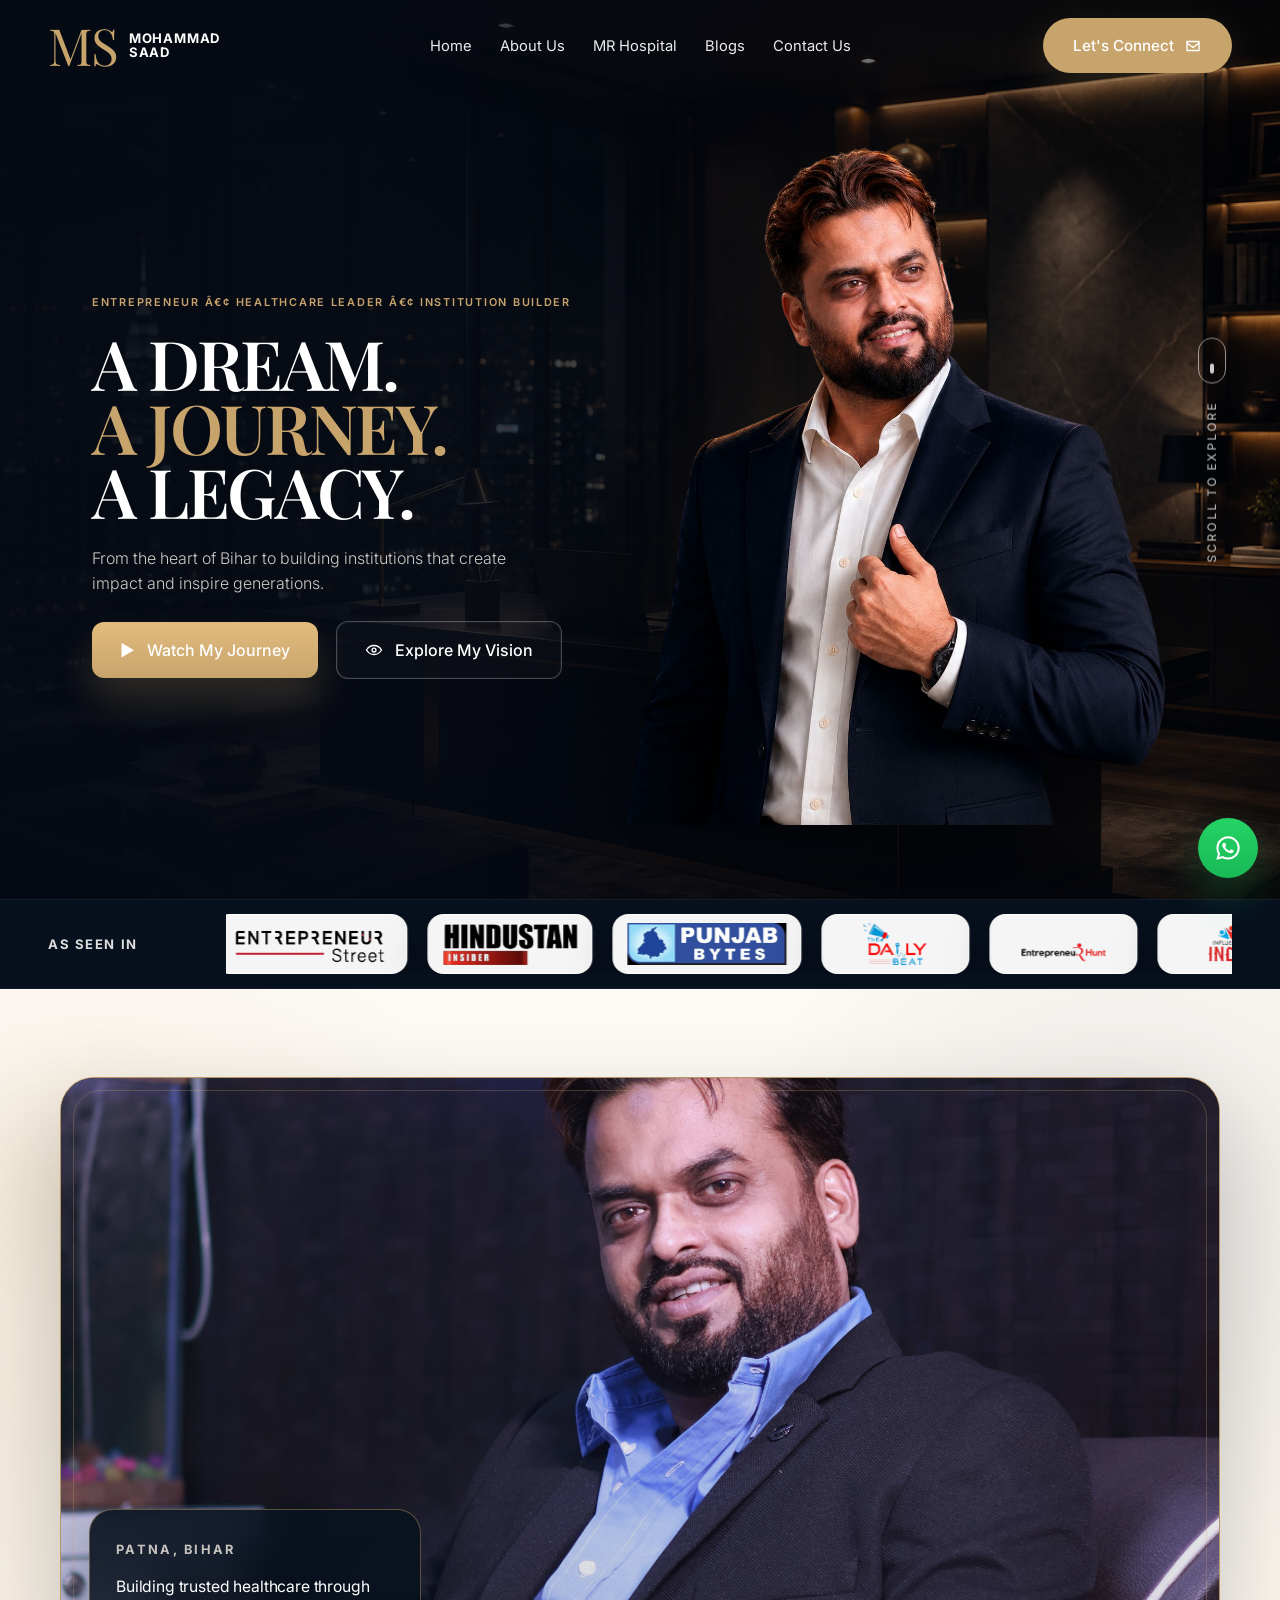
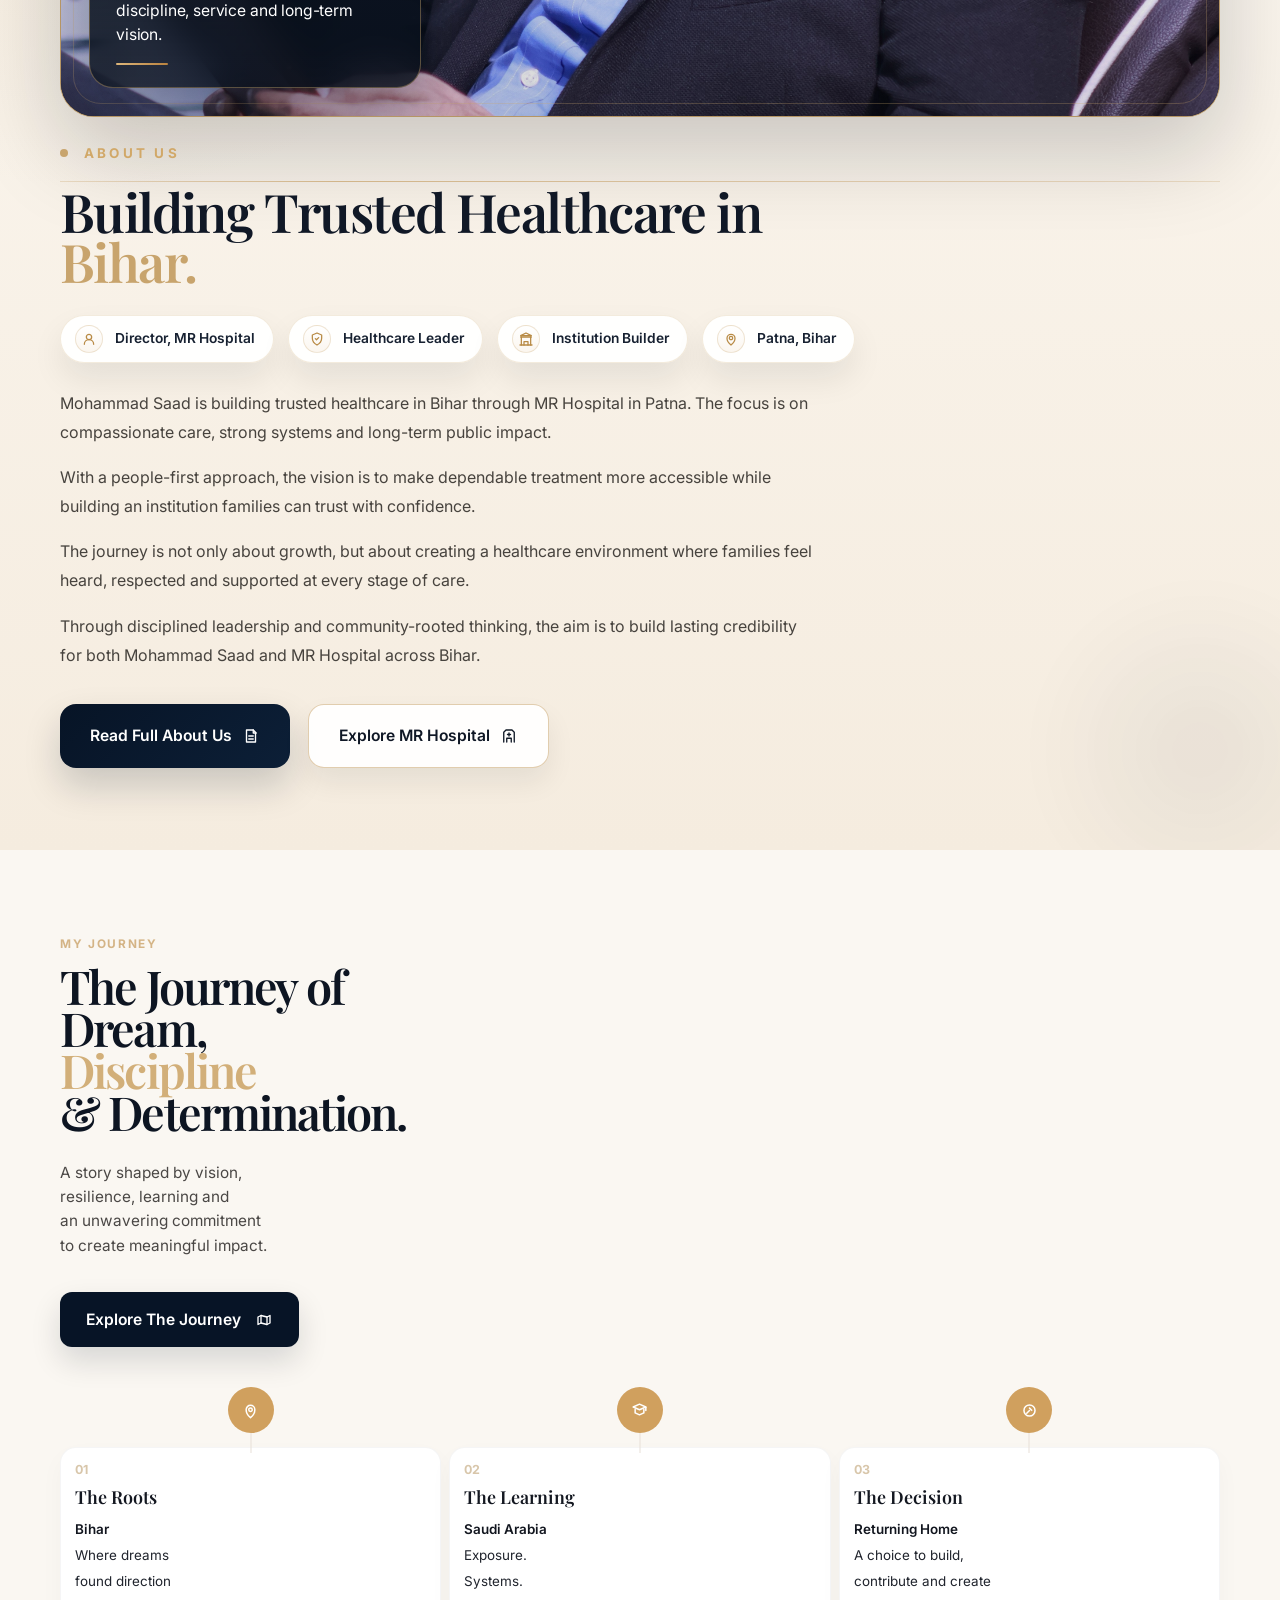
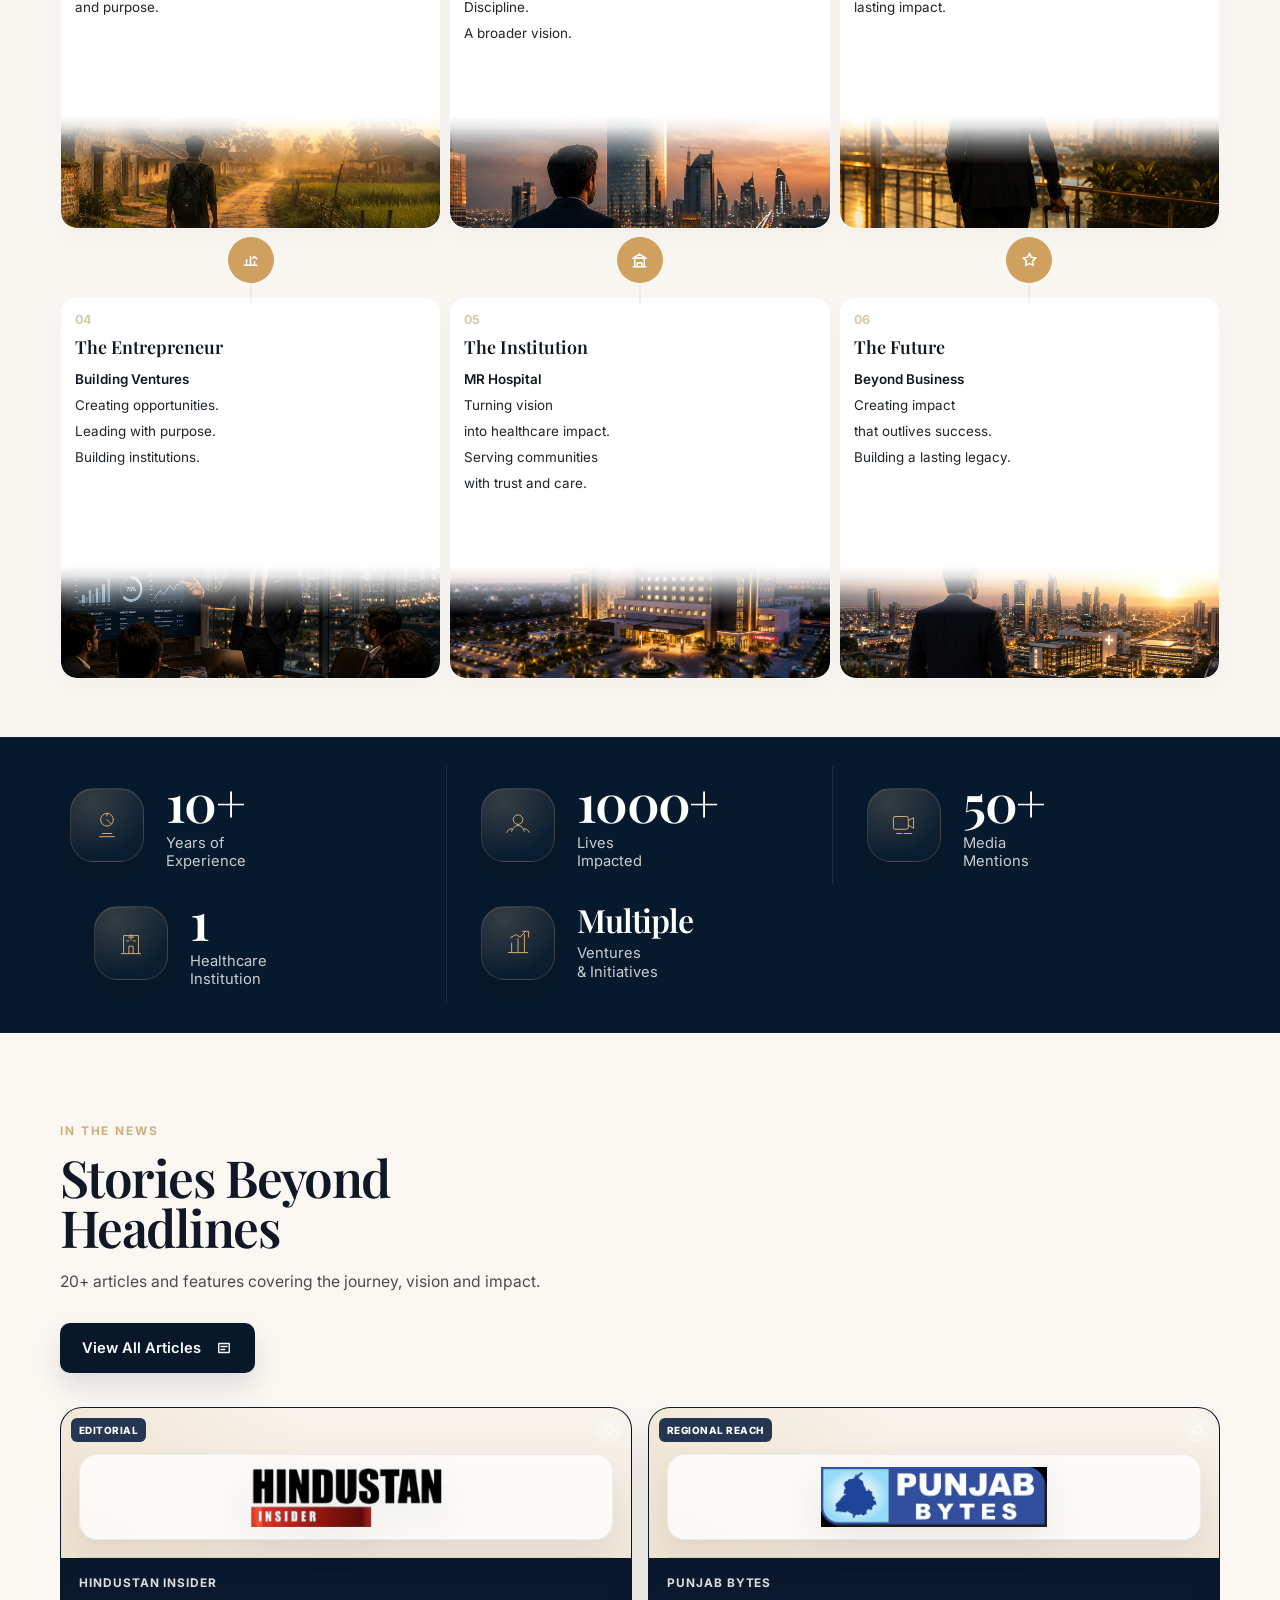
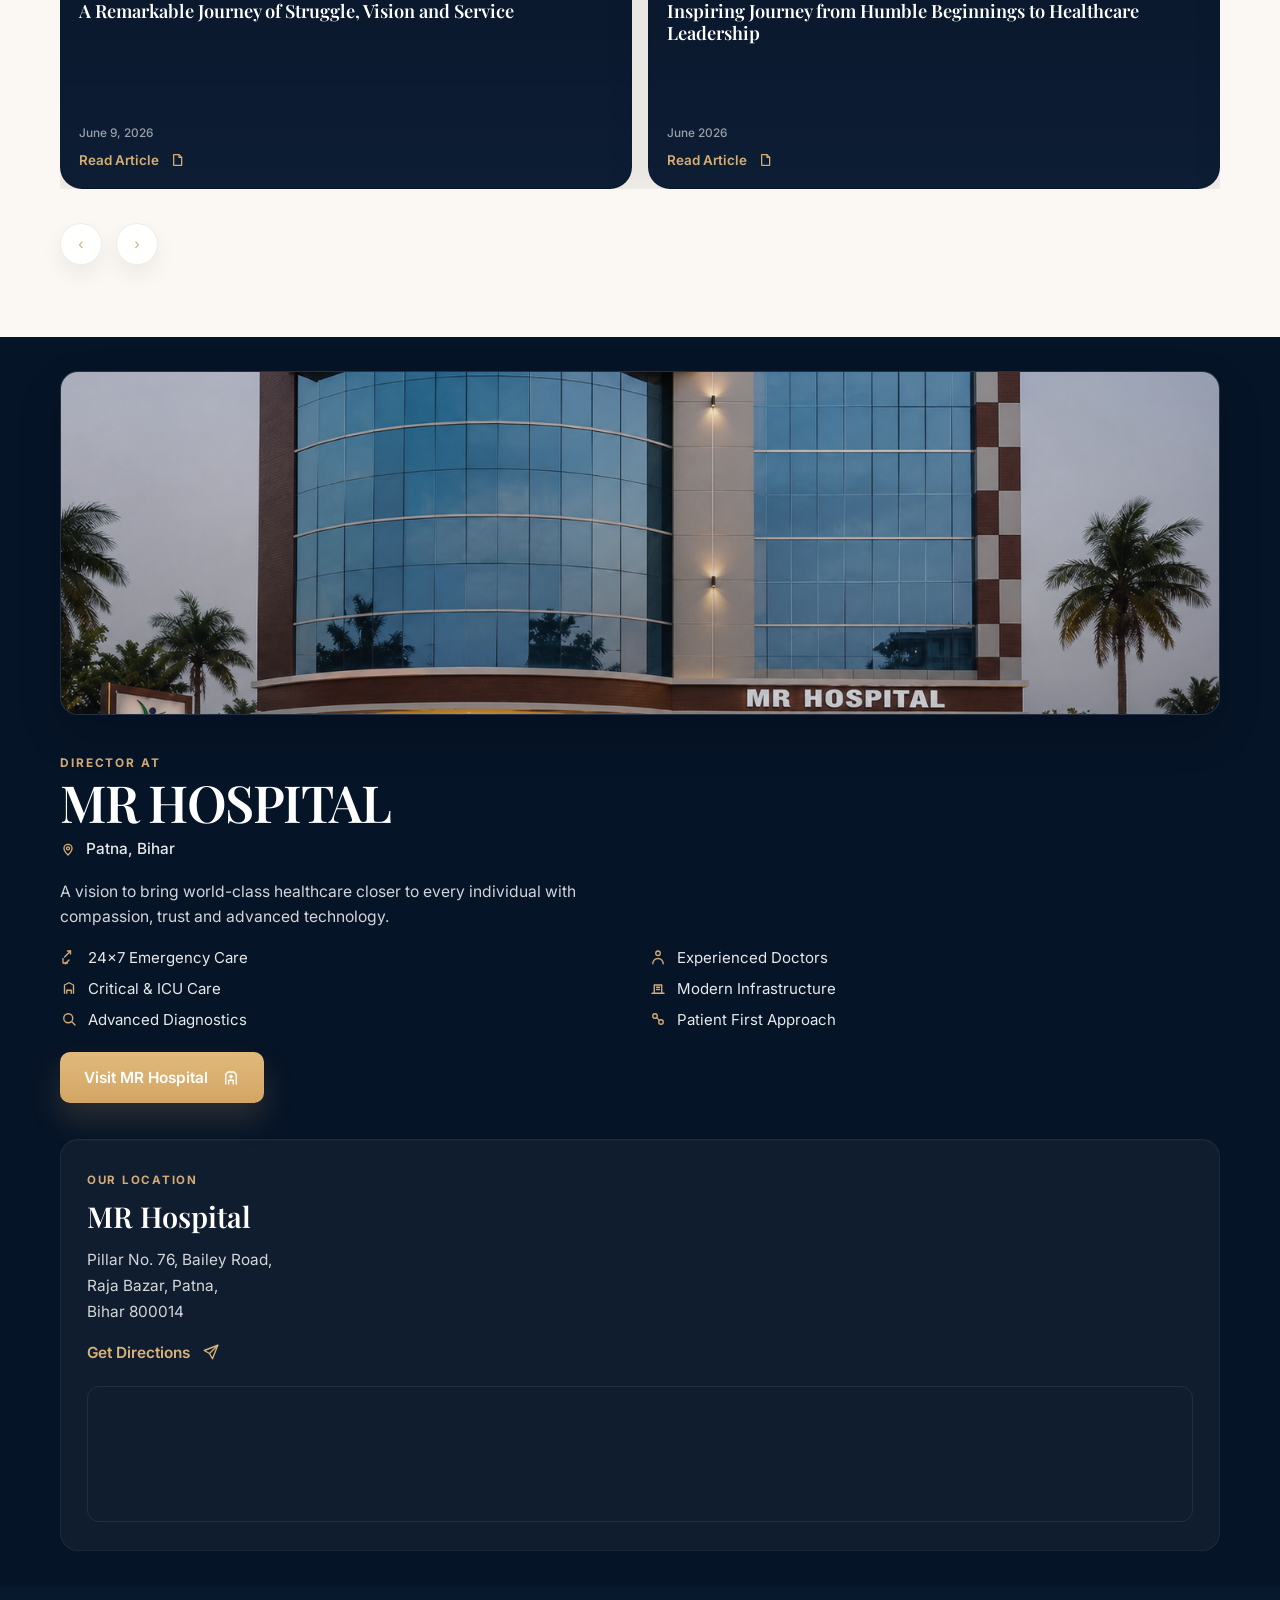
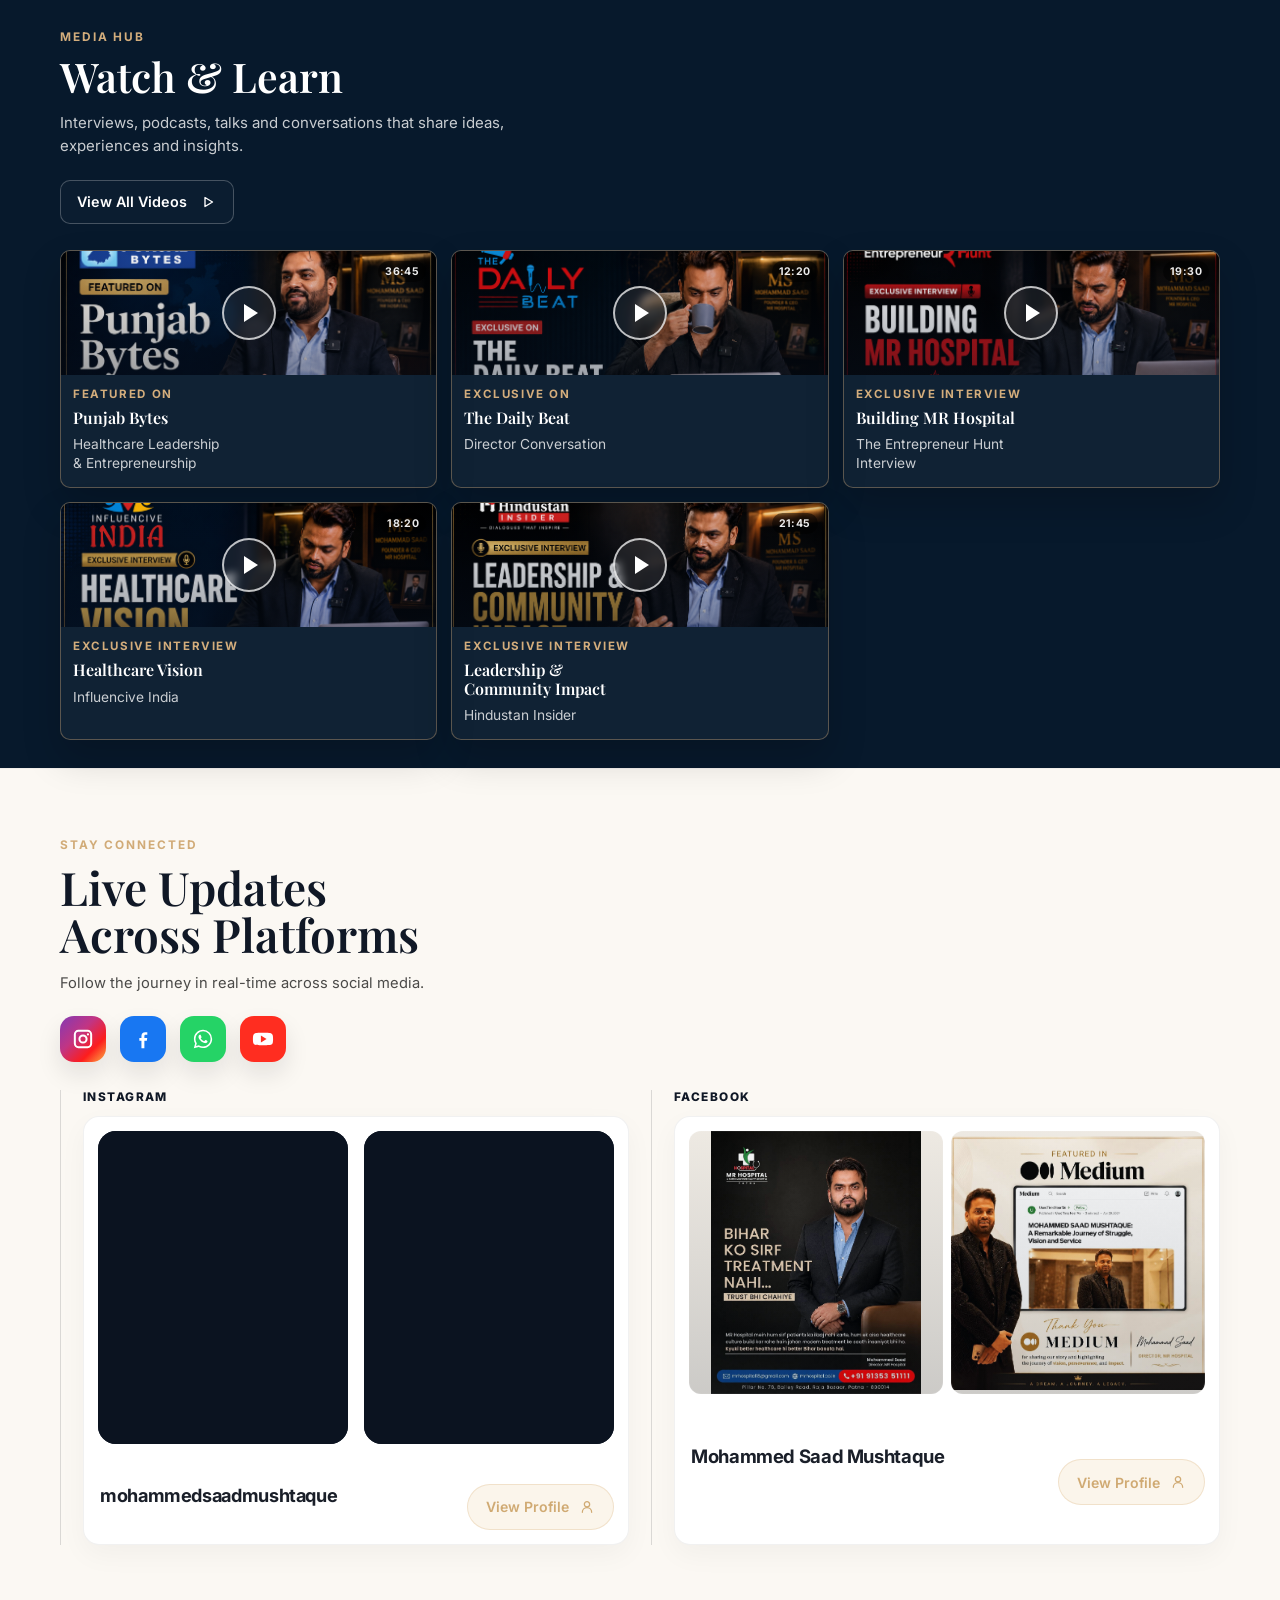
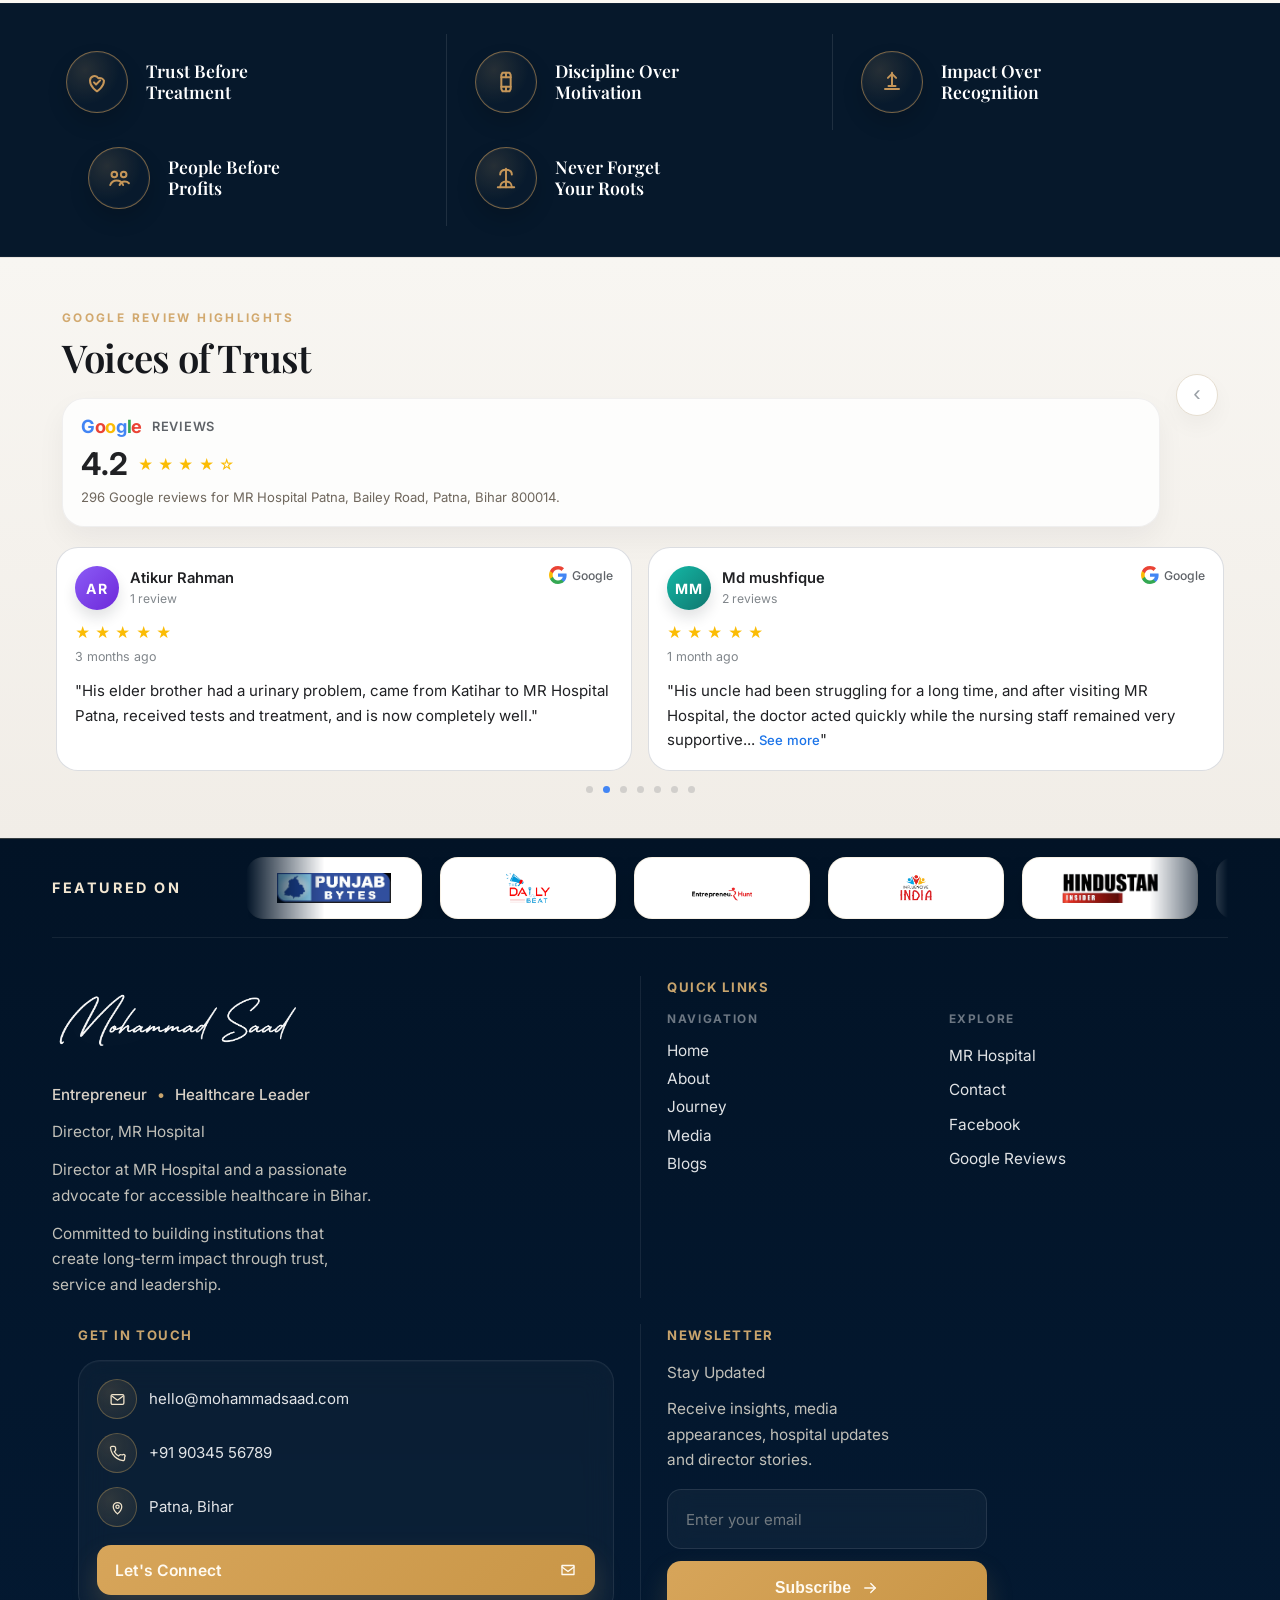
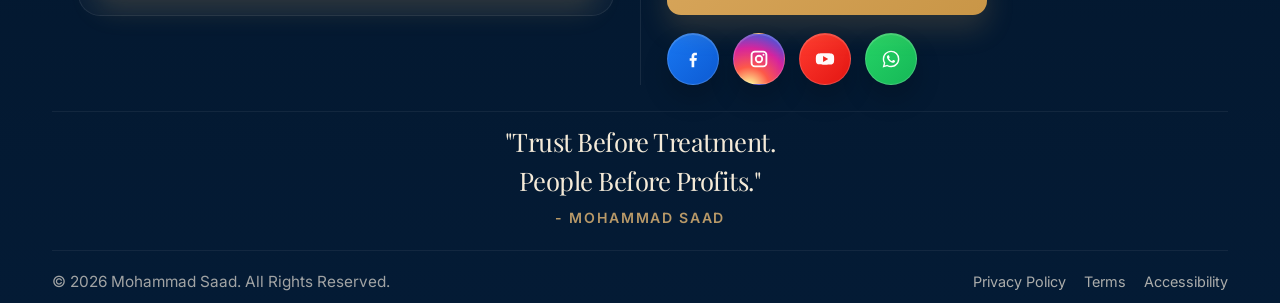
==== commit 832fc75f: "home + Blog + Contact +  page done" ====
--- a/index.html
+++ b/index.html
@@ -3,19 +3,19 @@
 <head>
   <meta charset="UTF-8">
   <meta name="viewport" content="width=device-width, initial-scale=1.0">
-  <title>Mohammad Saad | Entrepreneur, Healthcare Leader & Founder of MR Hospital</title>
+  <title>Mohammad Saad | Entrepreneur, Healthcare Leader & Director at MR Hospital</title>
   <meta name="description" content="Explore Mohammad Saad's journey as an entrepreneur and healthcare leader in Bihar, and discover MR Hospital in Patna, patient-first care, media features, community impact, and contact information.">
   <meta name="keywords" content="Mohammad Saad, MR Hospital Patna, healthcare leader Bihar, entrepreneur Patna, Bailey Road hospital, patient care Patna, hospital in Raja Bazar, Mohammad Saad Bihar">
   <meta name="robots" content="index, follow">
   <link rel="canonical" href="index.html">
-  <meta property="og:title" content="Mohammad Saad | Entrepreneur, Healthcare Leader & Founder of MR Hospital">
+  <meta property="og:title" content="Mohammad Saad | Entrepreneur, Healthcare Leader & Director at MR Hospital">
   <meta property="og:description" content="A fast, SEO-friendly profile website featuring Mohammad Saad, MR Hospital, community impact, media presence, and patient-focused healthcare in Patna.">
   <meta property="og:type" content="website">
   <meta property="og:image" content="images/mohammad-saad.png">
   <meta property="og:locale" content="en_IN">
   <meta property="og:url" content="index.html">
   <meta name="twitter:card" content="summary_large_image">
-  <meta name="twitter:title" content="Mohammad Saad | Entrepreneur, Healthcare Leader & Founder of MR Hospital">
+  <meta name="twitter:title" content="Mohammad Saad | Entrepreneur, Healthcare Leader & Director at MR Hospital">
   <meta name="twitter:description" content="Learn about Mohammad Saad, MR Hospital in Patna, and the mission to build trusted, accessible healthcare in Bihar.">
   <meta name="twitter:image" content="images/mohammad-saad.png">
   <link rel="preconnect" href="https://fonts.googleapis.com">
@@ -39,11 +39,7 @@
         {
           "@type": "Organization",
           "name": "Mohammad Saad Official",
-          "description": "Official digital presence for Mohammad Saad, entrepreneur, healthcare leader and institution builder in Bihar.",
-          "founder": {
-            "@type": "Person",
-            "name": "Mohammad Saad"
-          }
+          "description": "Official digital presence for Mohammad Saad, entrepreneur, healthcare leader and director at MR Hospital in Bihar."
         },
         {
           "@type": "Hospital",
@@ -56,7 +52,7 @@
             "postalCode": "800014",
             "addressCountry": "IN"
           },
-          "telephone": "+91 9034 56789",
+          "telephone": "+91 70335 82072",
           "url": "https://share.google/RPJ2BRIVNF1WRFFO1",
           "description": "MR Hospital is a patient-focused healthcare institution in Patna offering emergency support, diagnostics, ICU care, and modern clinical infrastructure."
         },
@@ -71,7 +67,7 @@
             "postalCode": "800014",
             "addressCountry": "IN"
           },
-          "telephone": "+91 9034 56789",
+          "telephone": "+91 70335 82072",
           "url": "https://share.google/RPJ2BRIVNF1WRFFO1"
         }
       ]
@@ -585,6 +581,14 @@
       border: 1px solid rgba(255, 255, 255, 0.82);
       box-shadow: 0 12px 30px rgba(0, 0, 0, 0.12);
       flex: 0 0 auto;
+      cursor: pointer;
+      transition: transform .25s ease, box-shadow .25s ease, border-color .25s ease;
+    }
+
+    .press-logo:hover {
+      transform: translateY(-2px);
+      box-shadow: 0 16px 34px rgba(0, 0, 0, 0.18);
+      border-color: rgba(200, 164, 109, 0.55);
     }
 
     .press-logo img {
@@ -2199,42 +2203,7 @@
     .hospital-visual-image {
       position: absolute;
       inset: 0;
-      background: linear-gradient(180deg, rgba(8, 20, 38, 0.08) 0%, rgba(8, 20, 38, 0.18) 100%), url('images/mr-hospital-feature-new.png') center center / cover no-repeat;
-    }
-
-    .hospital-play {
-      position: absolute;
-      top: 50%;
-      left: 50%;
-      z-index: 2;
-      width: 118px;
-      height: 118px;
-      border-radius: 999px;
-      border: 3px solid rgba(255, 255, 255, 0.62);
-      background: rgba(255, 255, 255, 0.06);
-      backdrop-filter: blur(4px);
-      transform: translate(-50%, -50%);
-      display: flex;
-      align-items: center;
-      justify-content: center;
-      box-shadow: 0 20px 34px rgba(0, 0, 0, 0.16);
-      transition: transform .34s ease, box-shadow .34s ease, border-color .34s ease, background .34s ease;
-      cursor: pointer;
-    }
-
-    .hospital-play::before {
-      content: "";
-      margin-left: 8px;
-      border-top: 20px solid transparent;
-      border-bottom: 20px solid transparent;
-      border-left: 30px solid #ffffff;
-    }
-
-    .hospital-play:hover {
-      transform: translate(-50%, -50%) scale(1.05);
-      border-color: rgba(255, 255, 255, 0.88);
-      background: rgba(255, 255, 255, 0.12);
-      box-shadow: 0 24px 40px rgba(0, 0, 0, 0.22);
+      background: linear-gradient(180deg, rgba(8, 20, 38, 0.08) 0%, rgba(8, 20, 38, 0.18) 100%), url('images/mr-hospital-static-clean.png') center center / cover no-repeat;
     }
 
     .hospital-body {
@@ -2409,56 +2378,6 @@
       background: #fff;
       transform: translate(-50%, -50%);
       z-index: 2;
-    }
-
-    .video-modal {
-      position: fixed;
-      inset: 0;
-      z-index: 300;
-      display: none;
-      align-items: center;
-      justify-content: center;
-      padding: 24px;
-      background: rgba(4, 10, 18, 0.84);
-      backdrop-filter: blur(8px);
-    }
-
-    .video-modal.open {
-      display: flex;
-    }
-
-    .video-modal-dialog {
-      position: relative;
-      width: min(960px, 100%);
-      border-radius: 18px;
-      overflow: hidden;
-      background: #071426;
-      border: 1px solid rgba(255, 255, 255, 0.12);
-      box-shadow: 0 30px 80px rgba(0, 0, 0, 0.38);
-    }
-
-    .video-modal-close {
-      position: absolute;
-      top: 14px;
-      right: 14px;
-      z-index: 3;
-      width: 42px;
-      height: 42px;
-      border-radius: 999px;
-      border: 1px solid rgba(255, 255, 255, 0.16);
-      background: rgba(7, 20, 38, 0.78);
-      color: #fff;
-      font-size: 1.35rem;
-      line-height: 1;
-      cursor: pointer;
-    }
-
-    .video-modal-frame {
-      width: 100%;
-      aspect-ratio: 16 / 9;
-      border: 0;
-      display: block;
-      background: #02060c;
     }
 
     .video-hub {
@@ -4145,17 +4064,6 @@
         min-height: 240px;
       }
 
-      .hospital-play {
-        width: 82px;
-        height: 82px;
-      }
-
-      .hospital-play::before {
-        border-top-width: 14px;
-        border-bottom-width: 14px;
-        border-left-width: 22px;
-      }
-
       .hospital-title {
         font-size: clamp(2.2rem, 10vw, 3rem);
       }
@@ -4717,11 +4625,6 @@
 
       .news-card {
         min-height: 348px;
-      }
-
-      .hospital-play {
-        width: 68px;
-        height: 68px;
       }
 
       .footer-title {
@@ -4840,52 +4743,13 @@
             </a>
           </div>
 
-          <div class="hero-stats">
-            <div class="stat">
-              <div class="stat-icon instagram">
-                <svg viewBox="0 0 24 24" fill="none" stroke="white" stroke-width="2">
-                  <rect x="3" y="3" width="18" height="18" rx="5"></rect>
-                  <circle cx="12" cy="12" r="4"></circle>
-                  <circle cx="17.5" cy="6.5" r="1"></circle>
-                </svg>
-              </div>
-              <div>
-                <div class="stat-value">48K+</div>
-                <div class="stat-label">Followers</div>
-              </div>
-            </div>
-
-            <div class="stat">
-              <div class="stat-icon facebook">
-                <svg viewBox="0 0 24 24" fill="white">
-                  <path d="M13.5 21v-7h2.3l.3-2.7h-2.6V9.6c0-.8.2-1.3 1.4-1.3H16V5.9c-.6-.1-1.3-.1-1.9-.1-1.9 0-3.3 1.2-3.3 3.4v2.1H8.5V14h2.3v7z"></path>
-                </svg>
-              </div>
-              <div>
-                <div class="stat-value">32K+</div>
-                <div class="stat-label">Followers</div>
-              </div>
-            </div>
-
-            <div class="stat">
-              <div class="stat-icon youtube">
-                <svg viewBox="0 0 24 24" fill="white">
-                  <path d="M21.58 7.19a2.99 2.99 0 0 0-2.1-2.11C17.62 4.5 12 4.5 12 4.5s-5.62 0-7.48.58a2.99 2.99 0 0 0-2.1 2.11A31.7 31.7 0 0 0 1.83 12c0 1.63.2 3.27.59 4.81a2.99 2.99 0 0 0 2.1 2.11c1.86.58 7.48.58 7.48.58s5.62 0 7.48-.58a2.99 2.99 0 0 0 2.1-2.11c.39-1.54.59-3.18.59-4.81 0-1.63-.2-3.27-.59-4.81ZM9.75 15.02V8.98L15.5 12l-5.75 3.02Z"></path>
-                </svg>
-              </div>
-              <div>
-                <div class="stat-value">12K+</div>
-                <div class="stat-label">Subscribers</div>
-              </div>
-            </div>
-          </div>
         </div>
 
         <div class="hero-visual">
           <div class="portrait-glow"></div>
 
           <div class="portrait-wrap" id="portraitWrap">
-            <img src="images/hero-portrait-photoroom.png" alt="Mohammad Saad portrait" class="portrait">
+            <img src="images/hero-portrait-new.png" alt="Mohammad Saad portrait" class="portrait">
           </div>
         </div>
       </div>
@@ -4904,37 +4768,37 @@
 
           <div class="press-viewport">
             <div class="press-logos">
-              <div class="press-logo">
+              <a href="https://entrepreneurstreet.in/mohammed-saad-mushtaque-a-remarkable-journey-of-struggle-vision-and-service/" class="press-logo" target="_blank" rel="noopener noreferrer" aria-label="Open Entrepreneur Street article">
                 <img src="images/entrepreneur-logo-ff-3-removebg-preview.png" alt="Entrepreneur Street">
-              </div>
-
-              <div class="press-logo">
+              </a>
+
+              <a href="https://hindustaninsider.in/2026/06/09/mohammed-saad-mushtaque-a-remarkable-journey-of-struggle-vision-and-service/" class="press-logo" target="_blank" rel="noopener noreferrer" aria-label="Open Hindustan Insider article">
                 <img src="images/cropped-HI-1-removebg-preview.png" alt="Hindustan Insider">
-              </div>
-
-              <div class="press-logo">
+              </a>
+
+              <a href="https://english.punjabbytes.com/mohammed-saad-mushtaques-inspiring-journey-from-humble-beginnings-to-healthcare-leadership" class="press-logo" target="_blank" rel="noopener noreferrer" aria-label="Open Punjab Bytes article">
                 <img src="images/logo-punjab-bytes-removebg-preview.png" alt="Punjab Bytes">
-              </div>
-
-              <div class="press-logo">
+              </a>
+
+              <a href="https://thedailybeat.in/mohammed-saad-mushtaques-inspiring-journey-from-humble-beginnings-to-healthcare-leadership-7832" class="press-logo" target="_blank" rel="noopener noreferrer" aria-label="Open The Daily Beat article">
                 <img src="images/images__1_-removebg-preview.png" alt="The Daily Beat">
-              </div>
-
-              <div class="press-logo">
+              </a>
+
+              <a href="https://entrepreneurhunt.com/mohammed-saad-mushtaques-inspiring-journey-from-humble-beginnings-to-healthcare-leadership" class="press-logo" target="_blank" rel="noopener noreferrer" aria-label="Open Entrepreneur Hunt article">
                 <img src="images/rs_w_388_h_194_cg_true_m-removebg-preview.png" alt="Entrepreneur Hunt">
-              </div>
-
-              <div class="press-logo">
+              </a>
+
+              <a href="https://influenciveindia.in/mohammed-saad-mushtaques-inspiring-journey-from-humble-beginnings-to-healthcare-leadership" class="press-logo" target="_blank" rel="noopener noreferrer" aria-label="Open Influencive India article">
                 <img src="images/images__2_-removebg-preview.png" alt="Influencive India">
-              </div>
-
-              <div class="press-logo">
+              </a>
+
+              <a href="https://medium.com/@usedtiresnearme/mohammed-saad-mushtaque-a-remarkable-journey-of-struggle-vision-and-service-b4f1472b79d1" class="press-logo" target="_blank" rel="noopener noreferrer" aria-label="Open Medium article">
                 <img src="images/images__3_-removebg-preview.png" alt="Medium">
-              </div>
-
-              <div class="press-logo">
+              </a>
+
+              <a href="https://hindustanbytes.com/mohammed-saad-mushtaques-inspiring-journey-from-humble-beginnings-to-healthcare-leadership" class="press-logo" target="_blank" rel="noopener noreferrer" aria-label="Open Hindustan Bytes article">
                 <span class="press-logo-text">Hindustan Bytes</span>
-              </div>
+              </a>
             </div>
           </div>
 
@@ -4962,7 +4826,7 @@
               <span class="about-chip-icon" aria-hidden="true">
                 <svg viewBox="0 0 24 24"><path d="M12 13a4 4 0 1 0-4-4 4 4 0 0 0 4 4Z"></path><path d="M5 20a7 7 0 0 1 14 0"></path></svg>
               </span>
-              Founder, MR Hospital
+              Director, MR Hospital
             </span>
             <span class="about-pulse-chip">
               <span class="about-chip-icon" aria-hidden="true">
@@ -5456,11 +5320,10 @@
       <div class="hospital-shell">
         <div class="hospital-visual">
           <div class="hospital-visual-image"></div>
-          <button type="button" class="hospital-play" id="hospitalVideoTrigger" aria-label="Play MR Hospital introduction video"></button>
         </div>
 
         <div class="hospital-body">
-          <span class="hospital-eyebrow">Founder Of</span>
+          <span class="hospital-eyebrow">Director At</span>
           <h2 class="hospital-title">MR HOSPITAL</h2>
 
           <div class="hospital-location">
@@ -5564,20 +5427,6 @@
       </div>
     </section>
 
-    <div class="video-modal" id="videoModal" aria-hidden="true">
-      <div class="video-modal-dialog" role="dialog" aria-modal="true" aria-label="MR Hospital video">
-        <button type="button" class="video-modal-close" id="videoModalClose" aria-label="Close video popup">&times;</button>
-        <iframe
-          class="video-modal-frame"
-          id="videoModalFrame"
-          title="MR Hospital Video"
-          src=""
-          allow="accelerometer; autoplay; clipboard-write; encrypted-media; gyroscope; picture-in-picture; web-share"
-          referrerpolicy="strict-origin-when-cross-origin"
-          allowfullscreen></iframe>
-      </div>
-    </div>
-
     <section id="media" class="video-hub">
       <div class="video-shell">
         <div class="video-intro">
@@ -5615,7 +5464,7 @@
             <div class="video-card-body">
               <div class="video-card-meta">Exclusive On</div>
               <h3 class="video-title">The Daily Beat</h3>
-              <div class="video-subtitle">Founder Conversation</div>
+              <div class="video-subtitle">Director Conversation</div>
             </div>
           </article>
 
@@ -6095,10 +5944,10 @@
               <span>Healthcare Leader</span>
             </div>
             <p class="footer-copy">
-              Founder, MR Hospital
+              Director, MR Hospital
             </p>
             <p class="footer-copy" style="margin-top: 12px;">
-              Founder of MR Hospital and a passionate advocate for accessible healthcare in Bihar.
+              Director at MR Hospital and a passionate advocate for accessible healthcare in Bihar.
             </p>
             <p class="footer-copy" style="margin-top: 12px;">
               Committed to building institutions that create long-term impact through trust, service and leadership.
@@ -6175,7 +6024,7 @@
               Stay Updated
             </p>
             <p class="footer-news-copy" style="margin-top: -6px;">
-              Receive insights, media appearances, hospital updates and founder stories.
+              Receive insights, media appearances, hospital updates and director stories.
             </p>
 
             <div class="footer-newsletter">
@@ -6202,7 +6051,7 @@
                   <path d="M23 12.1s0-3-0.4-4.3a3 3 0 0 0-2.1-2.1C19.2 5.2 12 5.2 12 5.2s-7.2 0-8.5.5A3 3 0 0 0 1.4 7.8C1 9.1 1 12 1 12s0 3 .4 4.3a3 3 0 0 0 2.1 2.1c1.3.5 8.5.5 8.5.5s7.2 0 8.5-.5a3 3 0 0 0 2.1-2.1c.4-1.3.4-4.2.4-4.2ZM9.7 15.7V8.3l6.2 3.7-6.2 3.7Z"></path>
                 </svg>
               </a>
-              <a href="https://wa.me/91903456789" target="_blank" rel="noopener noreferrer" class="footer-social whatsapp" aria-label="WhatsApp">
+              <a href="https://wa.me/917033582072" target="_blank" rel="noopener noreferrer" class="footer-social whatsapp" aria-label="WhatsApp">
                 <svg viewBox="0 0 24 24">
                   <path d="M12.04 2C6.55 2 2.09 6.45 2.09 11.94c0 1.76.46 3.48 1.33 5l-1.42 5.18 5.31-1.39a9.9 9.9 0 0 0 4.73 1.2h.01c5.49 0 9.95-4.46 9.95-9.95A9.9 9.9 0 0 0 12.04 2Zm0 18.2a8.2 8.2 0 0 1-4.18-1.15l-.3-.17-3.15.83.84-3.07-.2-.31a8.18 8.18 0 0 1-1.26-4.39 8.26 8.26 0 1 1 8.25 8.26Zm4.53-6.18c-.25-.13-1.48-.73-1.71-.81-.23-.08-.39-.13-.56.13-.17.25-.64.81-.79.97-.15.17-.29.19-.54.06-.25-.12-1.03-.38-1.96-1.23-.72-.64-1.21-1.43-1.35-1.68-.14-.25-.01-.38.11-.5.11-.11.25-.29.37-.43.13-.15.17-.25.25-.42.08-.17.04-.31-.02-.44-.06-.13-.56-1.35-.76-1.85-.2-.48-.4-.41-.56-.42h-.47a.9.9 0 0 0-.64.29c-.22.25-.85.83-.85 2.03s.87 2.36.99 2.52c.13.17 1.7 2.59 4.11 3.63.57.25 1.01.4 1.36.51.57.18 1.08.15 1.49.09.46-.07 1.48-.61 1.69-1.2.21-.58.21-1.08.15-1.19-.07-.11-.23-.17-.48-.29Z"></path>
                 </svg>
@@ -6228,7 +6077,7 @@
     </section>
   </main>
 
-  <a href="https://wa.me/91903456789" class="whatsapp-widget" aria-label="Chat on WhatsApp" target="_blank" rel="noopener noreferrer">
+  <a href="https://wa.me/917033582072" class="whatsapp-widget" aria-label="Chat on WhatsApp" target="_blank" rel="noopener noreferrer">
     <svg viewBox="0 0 24 24">
       <path d="M12.04 2C6.55 2 2.09 6.45 2.09 11.94c0 1.76.46 3.48 1.33 5l-1.42 5.18 5.31-1.39a9.9 9.9 0 0 0 4.73 1.2h.01c5.49 0 9.95-4.46 9.95-9.95A9.9 9.9 0 0 0 12.04 2Zm0 18.2a8.2 8.2 0 0 1-4.18-1.15l-.3-.17-3.15.83.84-3.07-.2-.31a8.18 8.18 0 0 1-1.26-4.39 8.26 8.26 0 1 1 8.25 8.26Zm4.53-6.18c-.25-.13-1.48-.73-1.71-.81-.23-.08-.39-.13-.56.13-.17.25-.64.81-.79.97-.15.17-.29.19-.54.06-.25-.12-1.03-.38-1.96-1.23-.72-.64-1.21-1.43-1.35-1.68-.14-.25-.01-.38.11-.5.11-.11.25-.29.37-.43.13-.15.17-.25.25-.42.08-.17.04-.31-.02-.44-.06-.13-.56-1.35-.76-1.85-.2-.48-.4-.41-.56-.42h-.47a.9.9 0 0 0-.64.29c-.22.25-.85.83-.85 2.03s.87 2.36.99 2.52c.13.17 1.7 2.59 4.11 3.63.57.25 1.01.4 1.36.51.57.18 1.08.15 1.49.09.46-.07 1.48-.61 1.69-1.2.21-.58.21-1.08.15-1.19-.07-.11-.23-.17-.48-.29Z"></path>
     </svg>
@@ -6338,10 +6187,6 @@
     const newsCards = document.querySelectorAll(".news-card");
     const newsPrev = document.getElementById("newsPrev");
     const newsNext = document.getElementById("newsNext");
-    const hospitalVideoTrigger = document.getElementById("hospitalVideoTrigger");
-    const videoModal = document.getElementById("videoModal");
-    const videoModalFrame = document.getElementById("videoModalFrame");
-    const videoModalClose = document.getElementById("videoModalClose");
     const testimonialsGrid = document.querySelector(".testimonials-grid");
     const testimonialCards = document.querySelectorAll(".testimonial-link-card");
     const testimonialsPrev = document.querySelector(".testimonials-prev");
@@ -6354,8 +6199,6 @@
     let newsTimer = null;
     let testimonialsIndex = 0;
     let testimonialsTimer = null;
-    const HOSPITAL_VIDEO_EMBED_URL = "https://www.youtube.com/embed/JrPCBuXpsPI?autoplay=1&rel=0";
-
     function closeMobileMenu() {
       navbar.classList.remove("menu-open");
       body.classList.remove("menu-open");
@@ -6374,26 +6217,6 @@
       }
     }
 
-    function openHospitalVideoModal() {
-      if (!videoModal || !videoModalFrame) {
-        return;
-      }
-
-      videoModal.classList.add("open");
-      videoModal.setAttribute("aria-hidden", "false");
-      videoModalFrame.src = HOSPITAL_VIDEO_EMBED_URL;
-    }
-
-    function closeHospitalVideoModal() {
-      if (!videoModal || !videoModalFrame) {
-        return;
-      }
-
-      videoModal.classList.remove("open");
-      videoModal.setAttribute("aria-hidden", "true");
-      videoModalFrame.src = "";
-    }
-
     window.addEventListener("scroll", () => {
       if (window.scrollY > 50) {
         navbar.classList.add("scrolled");
@@ -6664,30 +6487,8 @@
       navToggle.addEventListener("click", toggleMobileMenu);
     }
 
-    if (hospitalVideoTrigger) {
-      hospitalVideoTrigger.addEventListener("click", openHospitalVideoModal);
-    }
-
-    if (videoModalClose) {
-      videoModalClose.addEventListener("click", closeHospitalVideoModal);
-    }
-
-    if (videoModal) {
-      videoModal.addEventListener("click", (event) => {
-        if (event.target === videoModal) {
-          closeHospitalVideoModal();
-        }
-      });
-    }
-
     mobileNavLinks.forEach((link) => {
       link.addEventListener("click", closeMobileMenu);
-    });
-
-    window.addEventListener("keydown", (event) => {
-      if (event.key === "Escape") {
-        closeHospitalVideoModal();
-      }
     });
 
     window.addEventListener("resize", () => {
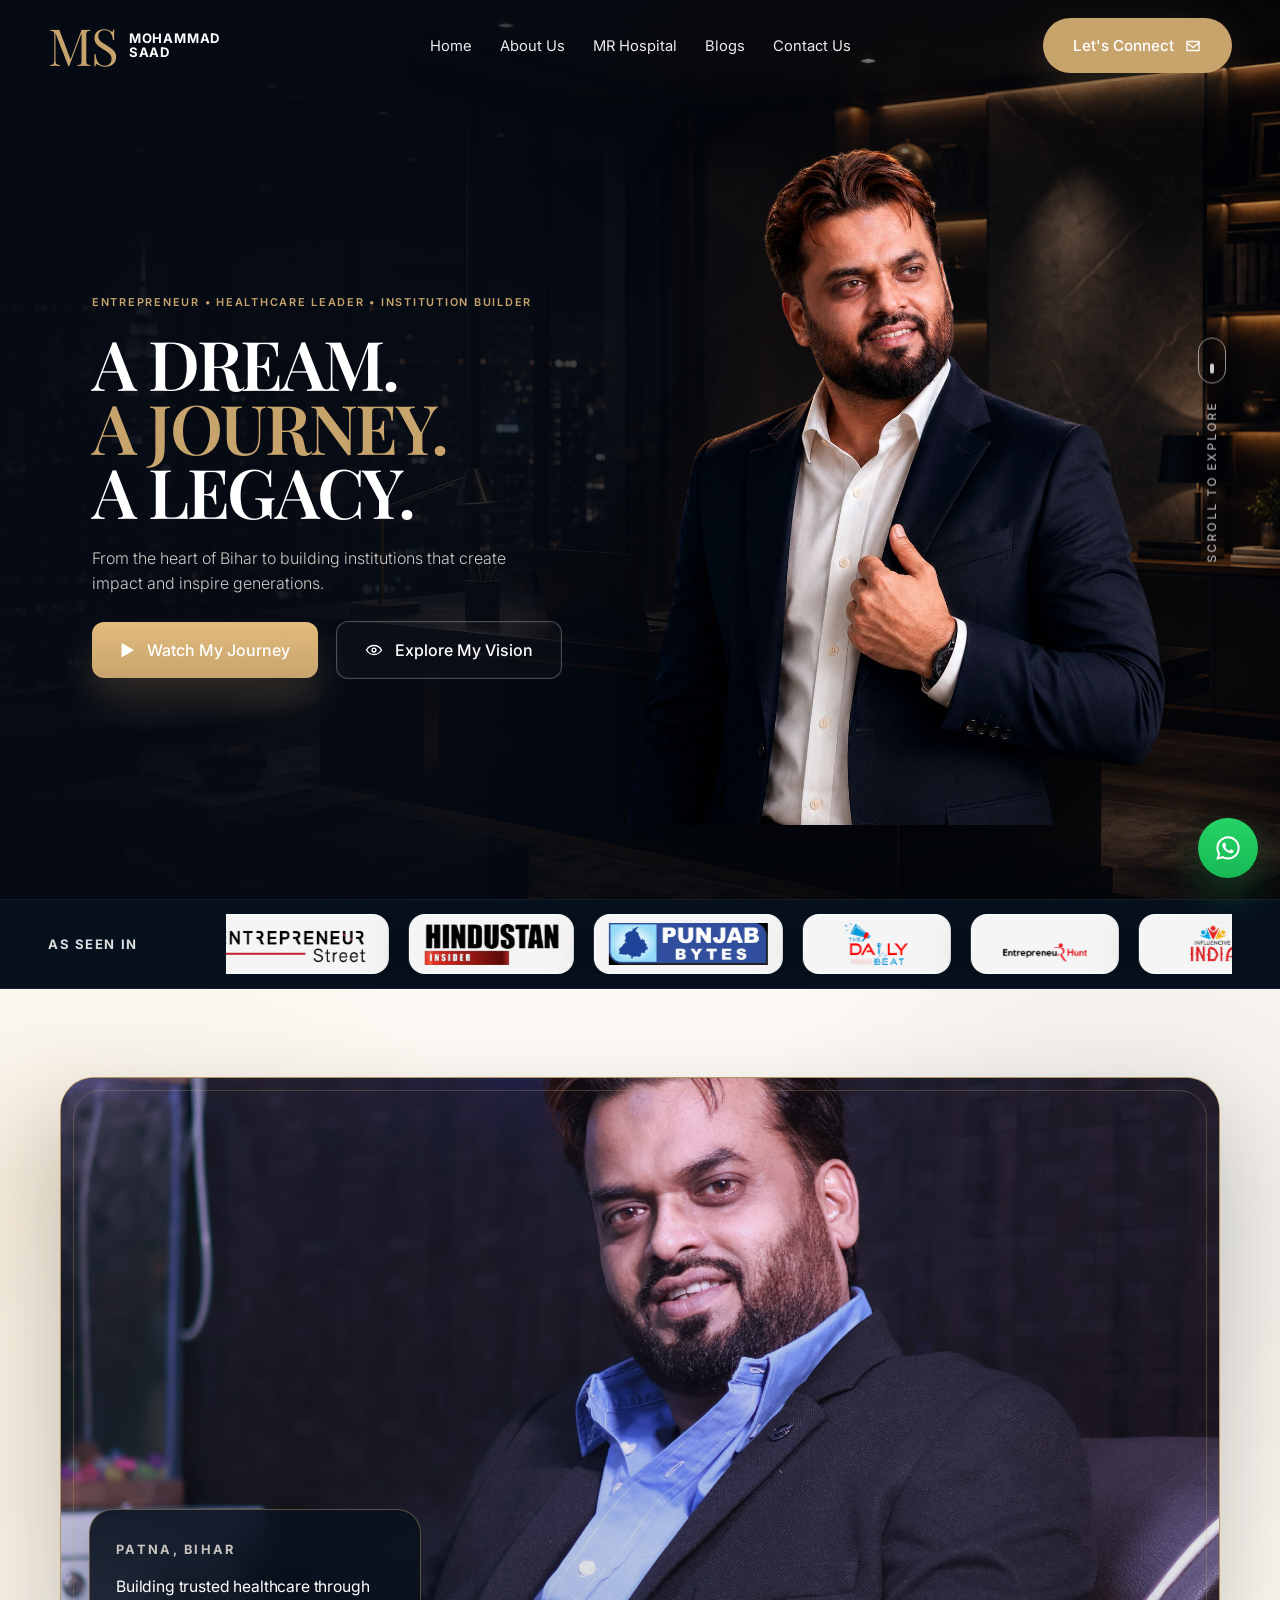
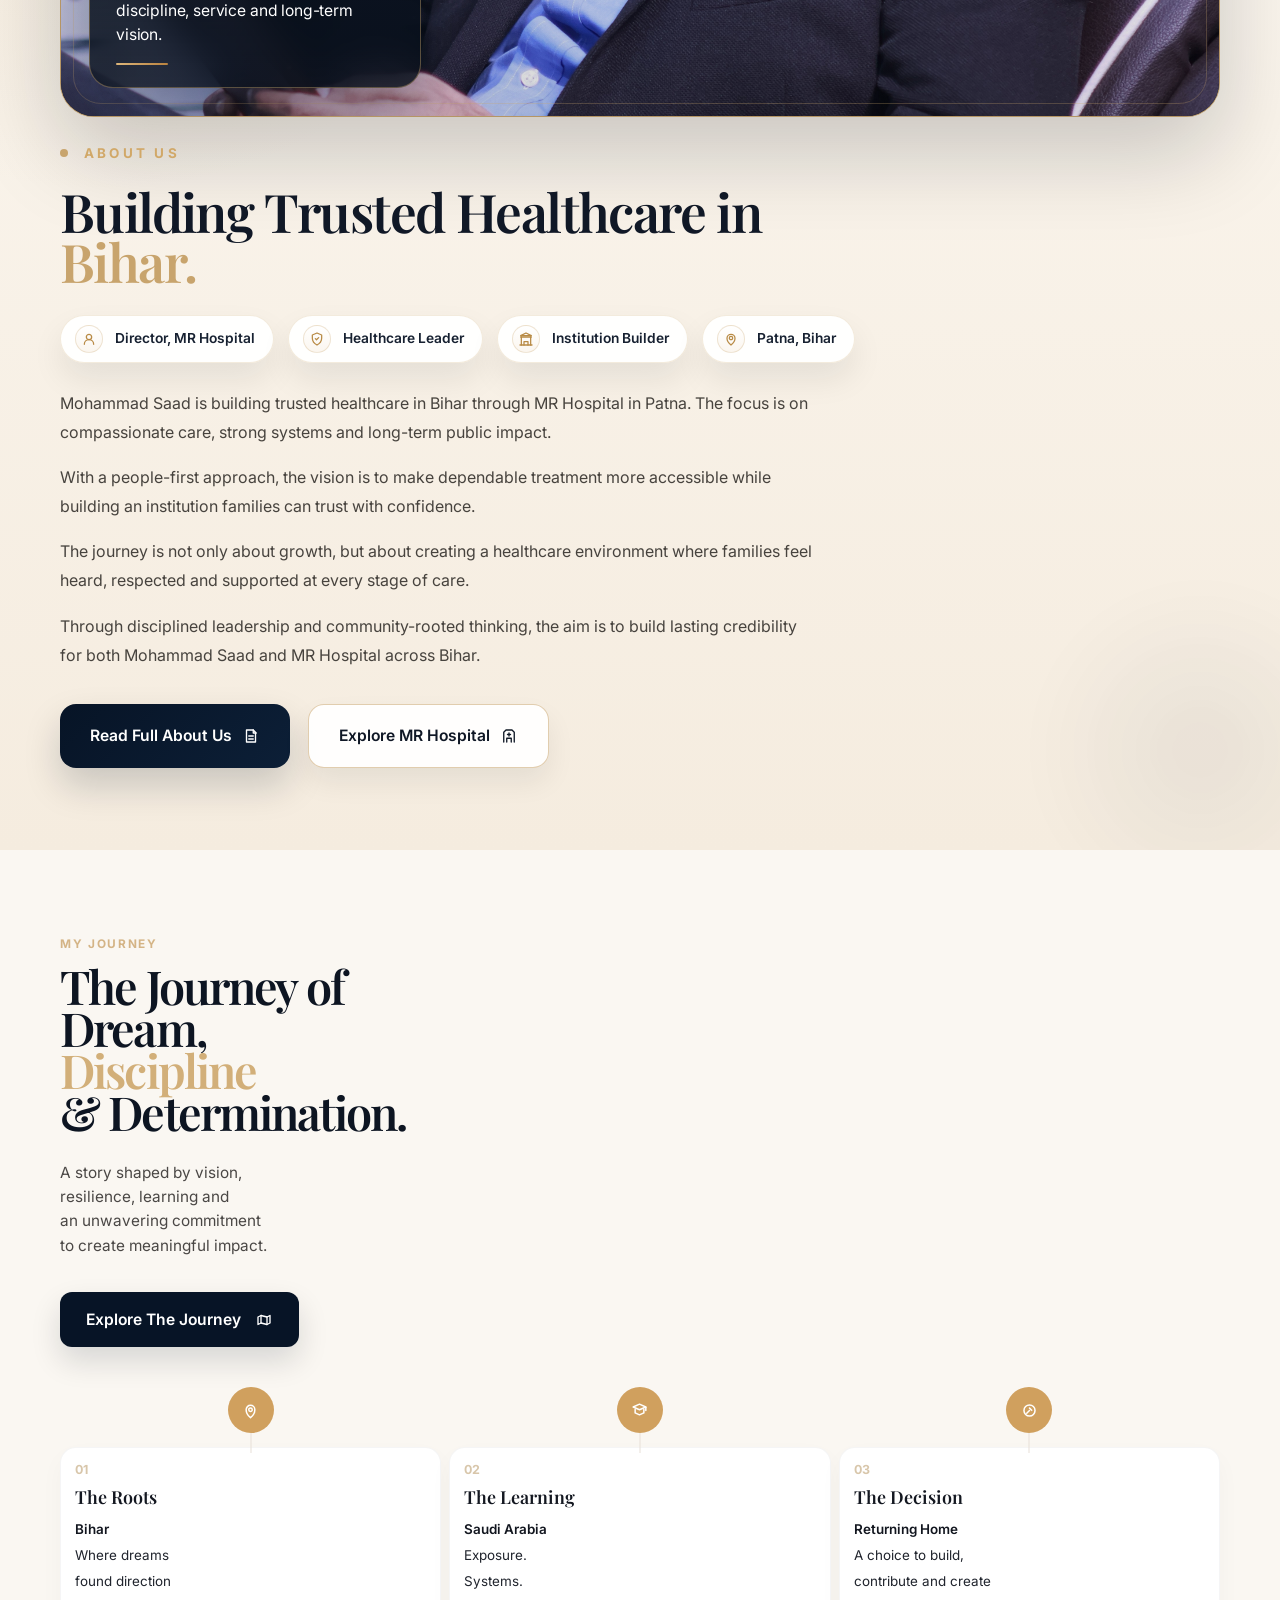
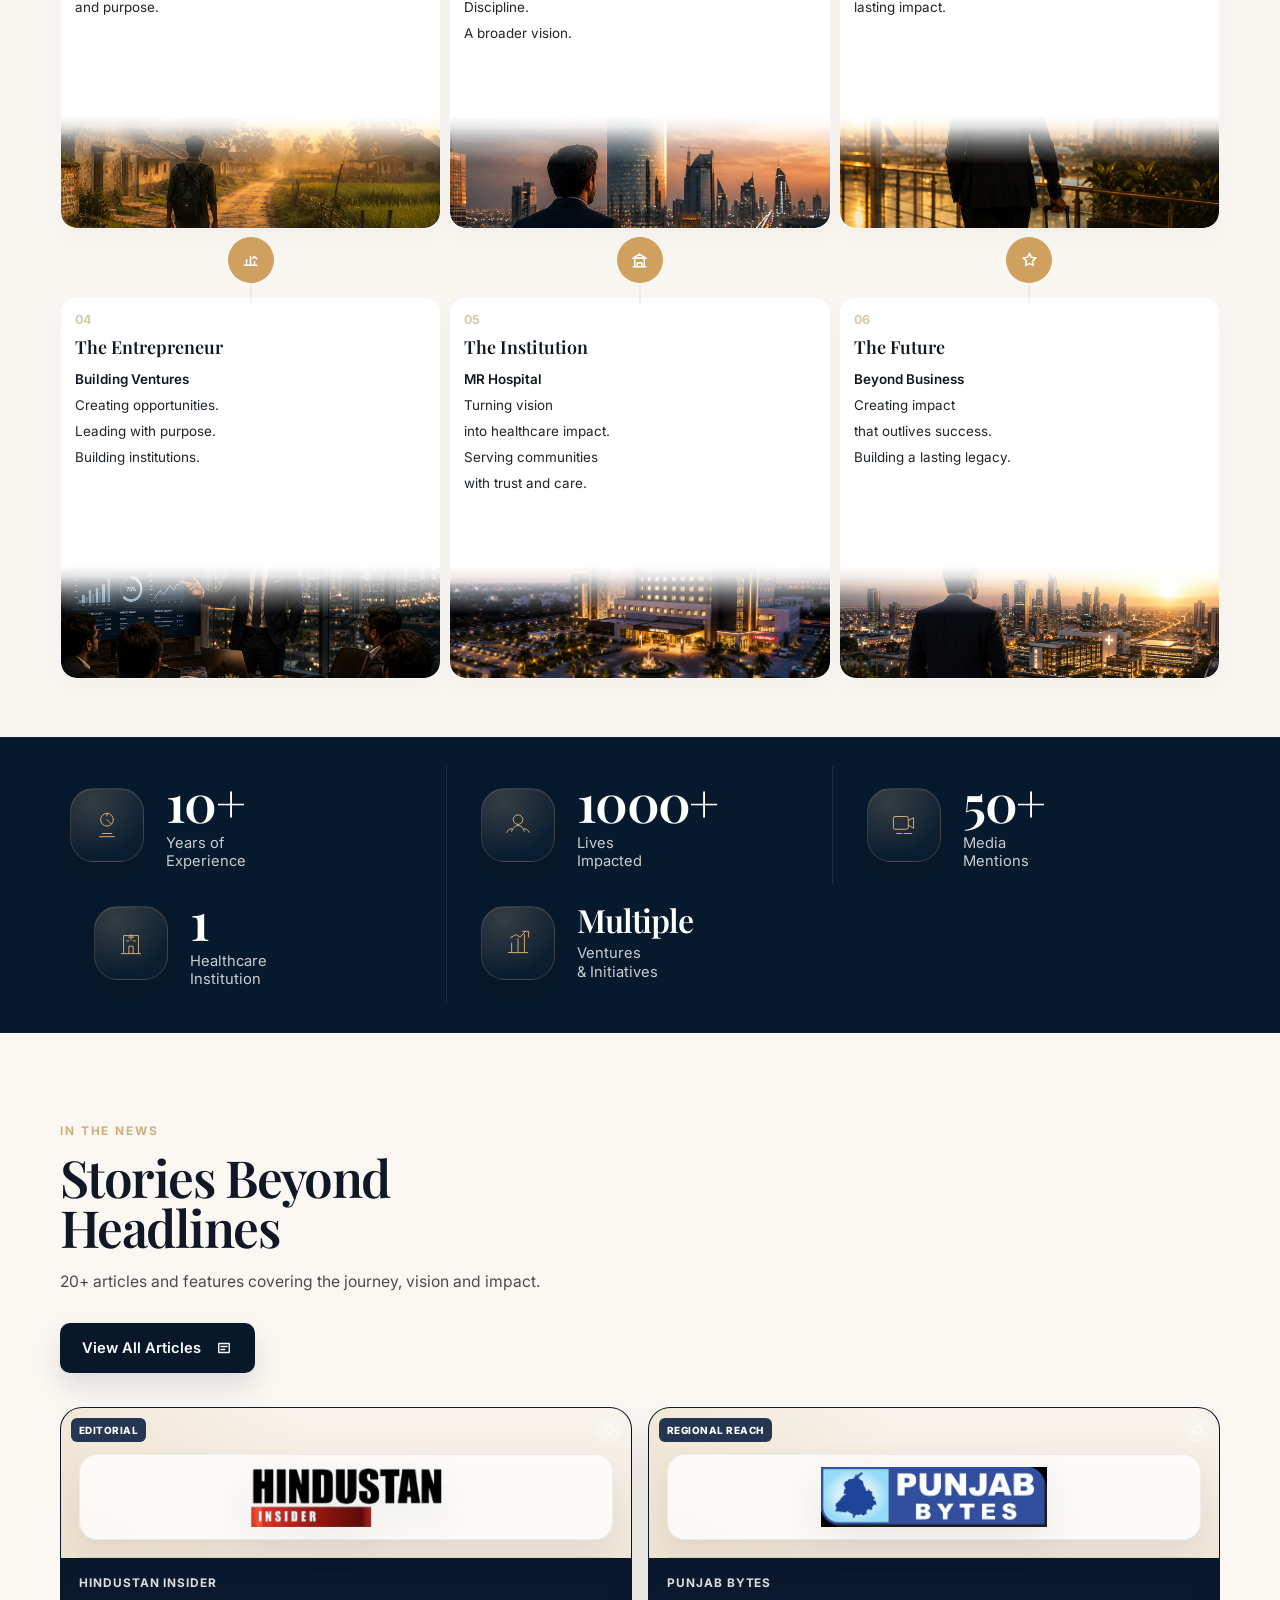
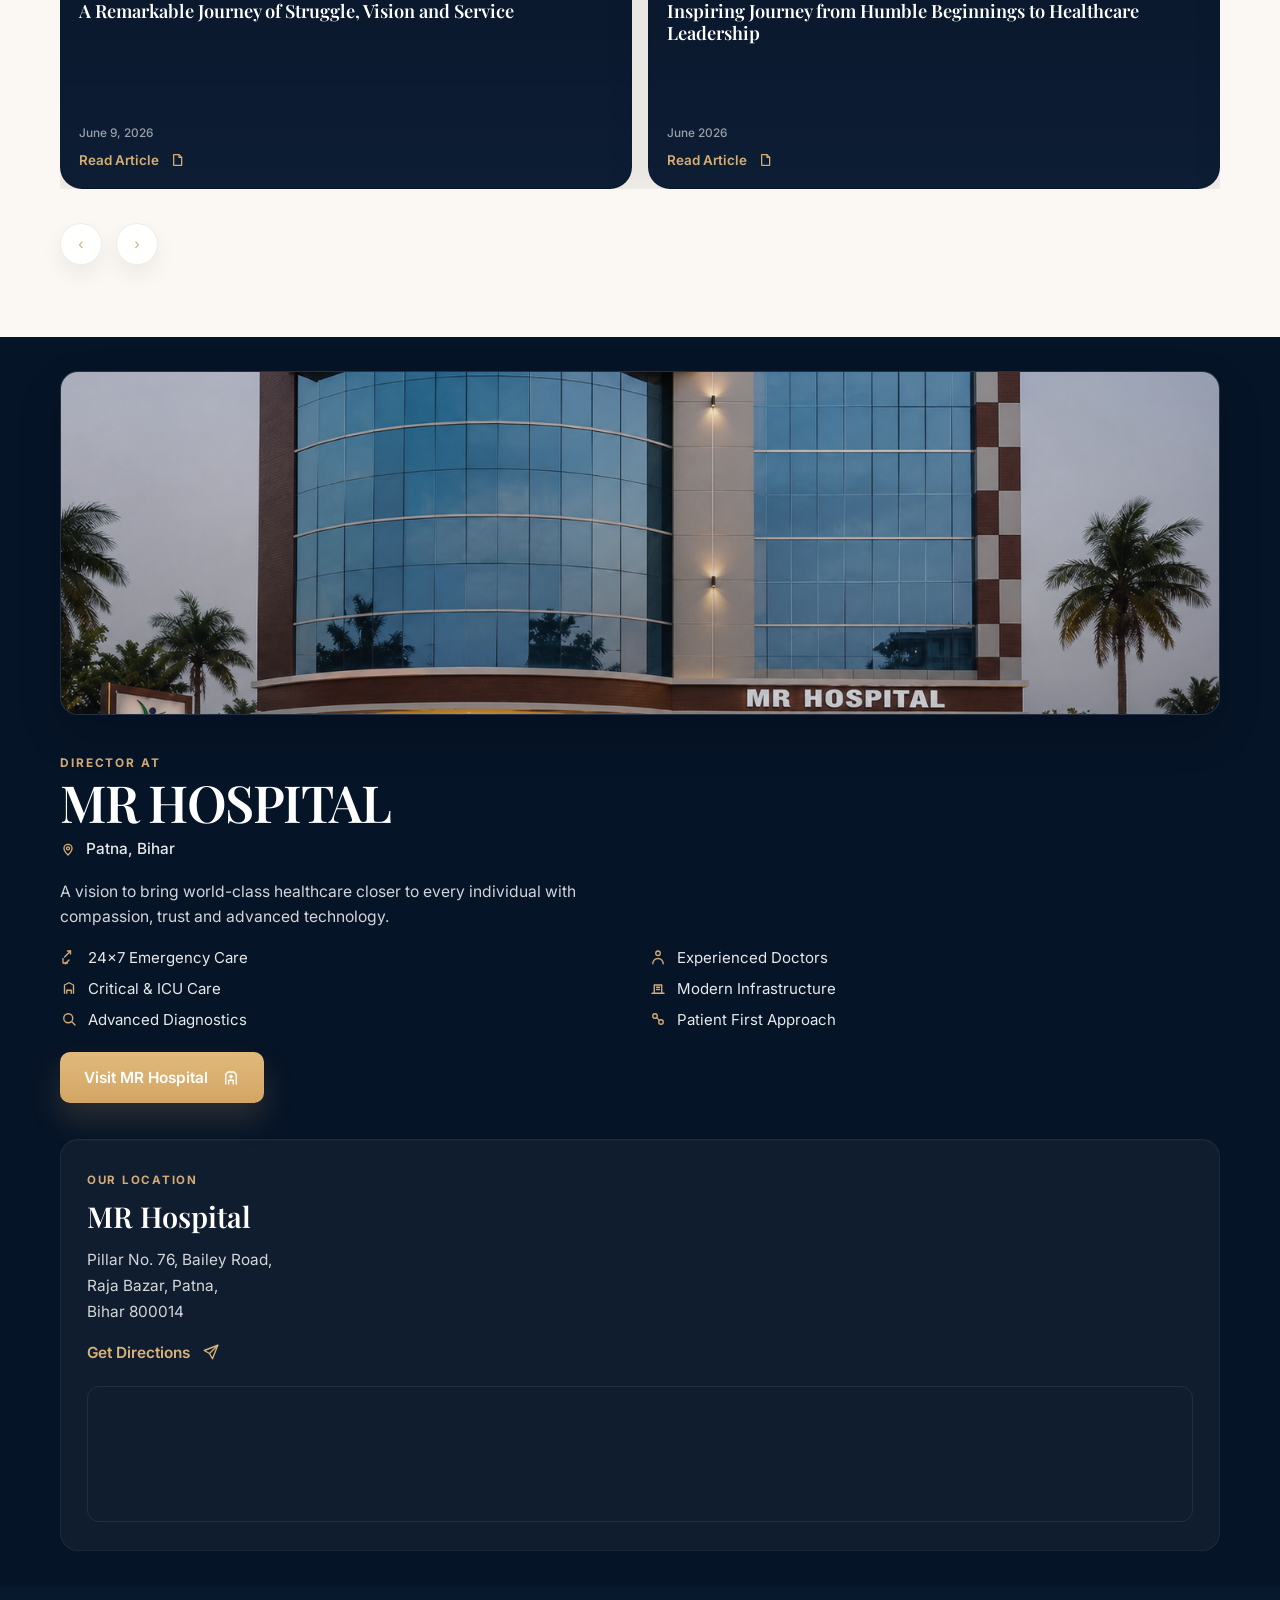
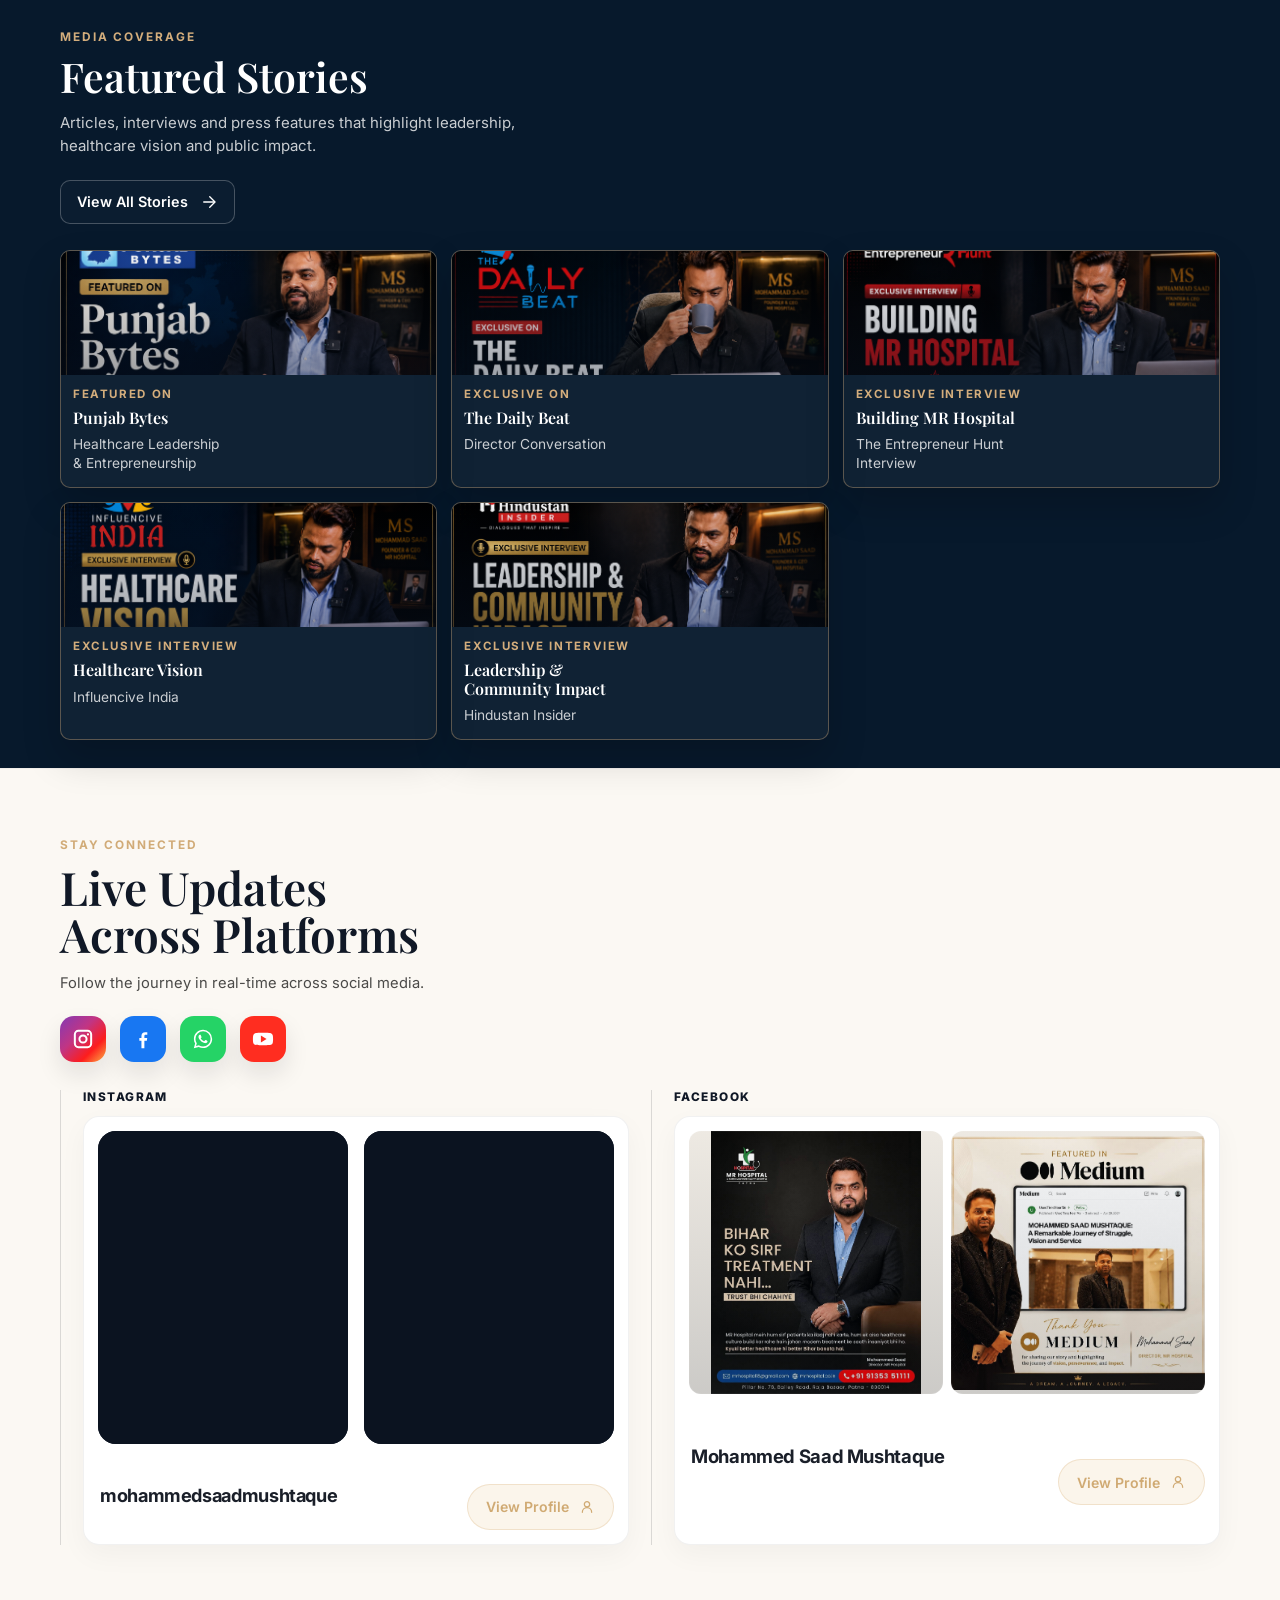
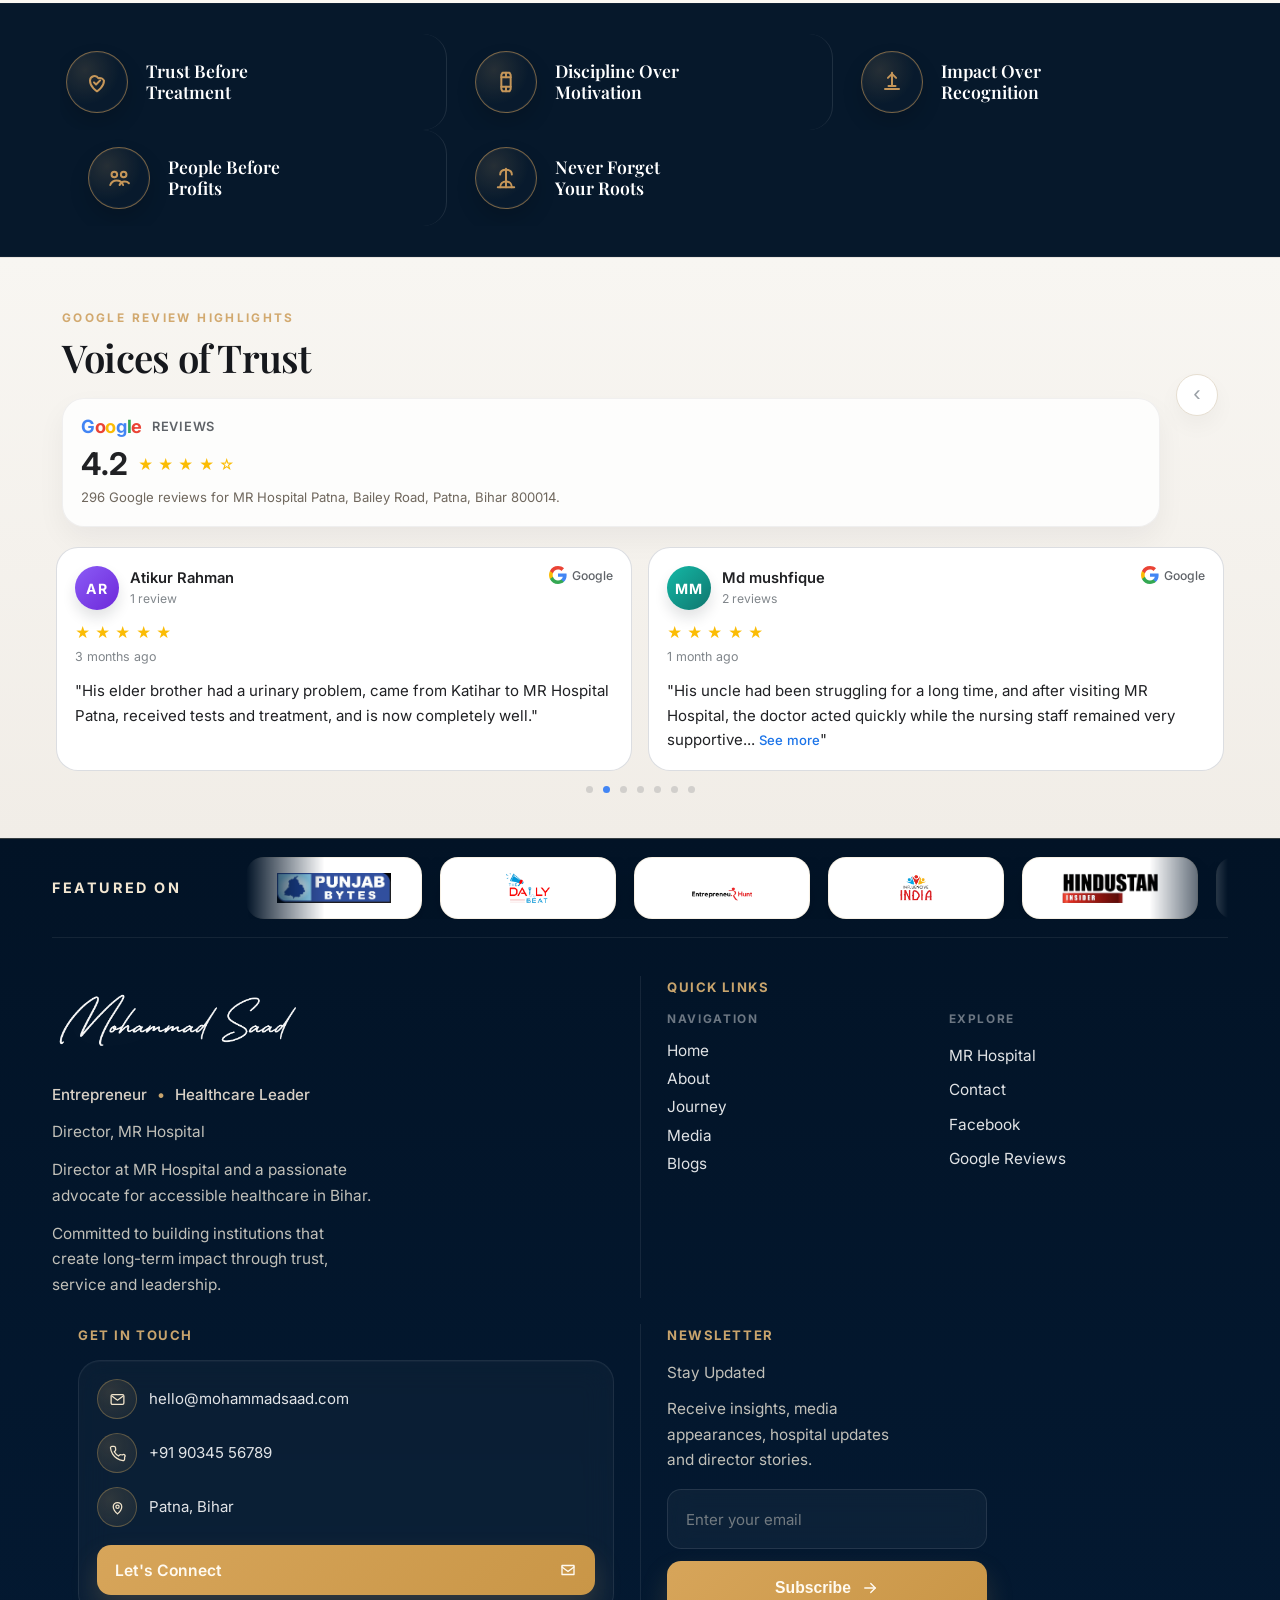
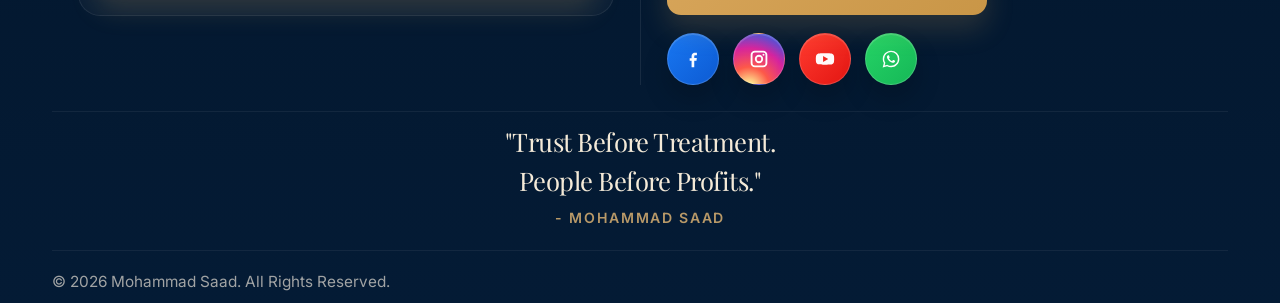
==== commit 3c2663f0: "All page done" ====
--- a/index.html
+++ b/index.html
@@ -18,6 +18,7 @@
   <meta name="twitter:title" content="Mohammad Saad | Entrepreneur, Healthcare Leader & Director at MR Hospital">
   <meta name="twitter:description" content="Learn about Mohammad Saad, MR Hospital in Patna, and the mission to build trusted, accessible healthcare in Bihar.">
   <meta name="twitter:image" content="images/mohammad-saad.png">
+  <link rel="icon" type="image/svg+xml" href="favicon.svg">
   <link rel="preconnect" href="https://fonts.googleapis.com">
   <link rel="preconnect" href="https://fonts.gstatic.com" crossorigin>
   <link href="https://fonts.googleapis.com/css2?family=Inter:wght@300;400;500;600&family=Playfair+Display:wght@500;600;700&display=swap" rel="stylesheet">
@@ -83,7 +84,7 @@
       --faint: rgba(255, 255, 255, 0.62);
       --accent: #C8A46D;
       --accent-strong: #d7b177;
-      --hero-pad-x: 112px;
+      --hero-pad-x: 72px;
     }
 
     * {
@@ -697,6 +698,160 @@
       transform: translateX(3px) scale(1.06);
     }
 
+    .eyebrow {
+      display: inline-block;
+      color: var(--accent);
+      font-size: 0.74rem;
+      font-weight: 700;
+      letter-spacing: 0.18em;
+      text-transform: uppercase;
+    }
+
+    .accent-text {
+      color: var(--accent);
+    }
+
+    .hero-divider {
+      width: 86px;
+      height: 1px;
+      margin-top: 24px;
+      background: linear-gradient(90deg, rgba(200, 164, 109, 0.96) 0%, rgba(200, 164, 109, 0.22) 100%);
+    }
+
+    .contact-hero-premium {
+      padding: 0;
+      background: #06111d;
+    }
+
+    .contact-hero-shell {
+      width: min(1920px, 100%);
+      padding: 0;
+    }
+
+    .contact-hero-card {
+      position: relative;
+      min-height: calc(100vh - 82px);
+      display: grid;
+      grid-template-columns: minmax(380px, 0.8fr) minmax(640px, 1.2fr);
+      overflow: hidden;
+      background:
+        linear-gradient(90deg, rgba(4, 11, 19, 0.98) 0%, rgba(4, 11, 19, 0.97) 30%, rgba(4, 11, 19, 0.88) 44%, rgba(4, 11, 19, 0.5) 58%, rgba(4, 11, 19, 0.12) 75%, rgba(4, 11, 19, 0.04) 100%),
+        radial-gradient(circle at 16% 22%, rgba(200, 164, 109, 0.09) 0%, transparent 26%),
+        linear-gradient(180deg, #071321 0%, #040c16 100%);
+      border: 1px solid rgba(255, 255, 255, 0.04);
+    }
+
+    .contact-hero-copy {
+      position: relative;
+      z-index: 3;
+      display: flex;
+      flex-direction: column;
+      justify-content: center;
+      max-width: 560px;
+      padding: 66px 28px 54px 72px;
+    }
+
+    .contact-hero-title {
+      margin-top: 18px;
+      color: #f8f3eb;
+      font-family: 'Playfair Display', serif;
+      font-size: clamp(3.8rem, 5.3vw, 5.7rem);
+      line-height: 0.92;
+      letter-spacing: -0.05em;
+    }
+
+    .contact-hero-title span {
+      display: block;
+    }
+
+    .contact-hero-description {
+      margin-top: 24px;
+      max-width: 470px;
+      color: rgba(244, 238, 229, 0.86);
+      font-size: 1rem;
+      line-height: 1.6;
+    }
+
+    .contact-hero-actions {
+      display: flex;
+      flex-wrap: wrap;
+      gap: 16px;
+      margin-top: 30px;
+    }
+
+    .contact-hero-btn {
+      display: inline-flex;
+      align-items: center;
+      justify-content: center;
+      gap: 12px;
+      min-height: 60px;
+      padding: 0 24px;
+      border-radius: 12px;
+      font-size: 0.98rem;
+      font-weight: 600;
+      transition: transform 0.25s ease, box-shadow 0.25s ease, border-color 0.25s ease, background 0.25s ease;
+    }
+
+    .contact-hero-btn:hover {
+      transform: translateY(-2px);
+    }
+
+    .contact-hero-btn-primary {
+      background: linear-gradient(180deg, #e1ad56 0%, #c8923f 100%);
+      color: #fff9f0;
+      box-shadow: 0 16px 30px rgba(200, 146, 63, 0.22);
+    }
+
+    .contact-hero-btn-secondary {
+      border: 1px solid rgba(200, 164, 109, 0.48);
+      background: rgba(255, 255, 255, 0.02);
+      color: #f6efe4;
+    }
+
+    .contact-hero-btn-icon {
+      width: 24px;
+      height: 24px;
+      display: inline-flex;
+      align-items: center;
+      justify-content: center;
+      flex-shrink: 0;
+    }
+
+    .contact-hero-btn-icon svg {
+      width: 21px;
+      height: 21px;
+      fill: currentColor;
+    }
+
+    .contact-hero-visual {
+      position: relative;
+      min-height: 100%;
+      overflow: hidden;
+      background:
+        radial-gradient(circle at 83% 18%, rgba(255, 198, 120, 0.16) 0%, rgba(255, 198, 120, 0.02) 15%, transparent 28%),
+        linear-gradient(180deg, rgba(6, 12, 21, 0.02) 0%, rgba(6, 12, 21, 0.36) 100%);
+    }
+
+    .contact-hero-visual::before {
+      content: "";
+      position: absolute;
+      inset: 0;
+      z-index: 2;
+      background:
+        linear-gradient(90deg, rgba(5, 12, 20, 0.14) 0%, rgba(5, 12, 20, 0.02) 18%, rgba(5, 12, 20, 0.14) 100%),
+        radial-gradient(circle at 82% 22%, rgba(255, 206, 134, 0.14) 0%, transparent 14%);
+      pointer-events: none;
+    }
+
+    .contact-hero-image {
+      position: absolute;
+      inset: 0;
+      width: 100%;
+      height: 100%;
+      object-fit: cover;
+      object-position: center center;
+    }
+
     .about-section {
       position: relative;
       overflow: hidden;
@@ -921,15 +1076,18 @@
       padding: 18px 8px 18px 0;
     }
 
-    .about-content::before {
-      content: "";
-      position: absolute;
-      left: 0;
-      right: 0;
-      top: 36px;
-      height: 1px;
-      background: linear-gradient(90deg, rgba(200, 164, 109, 0.3) 0%, rgba(200, 164, 109, 0.75) 24%, rgba(200, 164, 109, 0.3) 100%);
-      z-index: 0;
+    .about-content.hero-copy {
+      max-width: 640px;
+      padding: 18px 8px 18px 0;
+      --hero-stack-gap: 24px;
+    }
+
+    .about-content.hero-copy .hero-description {
+      max-width: 520px;
+    }
+
+    .about-content.hero-copy .hero-actions {
+      margin-top: 30px;
     }
 
     .about-eyebrow {
@@ -2447,16 +2605,24 @@
     }
 
     .video-card {
+      display: block;
       overflow: hidden;
       border-radius: 10px;
       background: rgba(255, 255, 255, 0.04);
       border: 1px solid rgba(255, 255, 255, 0.18);
       box-shadow: 0 10px 28px rgba(0, 0, 0, 0.12);
+      transition: transform .25s ease, box-shadow .25s ease, border-color .25s ease;
     }
 
     .video-card.featured-media {
       border-color: rgba(212, 173, 124, 0.38);
       box-shadow: 0 18px 38px rgba(0, 0, 0, 0.18);
+    }
+
+    .video-card:hover {
+      transform: translateY(-4px);
+      border-color: rgba(212, 173, 124, 0.52);
+      box-shadow: 0 22px 42px rgba(0, 0, 0, 0.22);
     }
 
     .video-thumb {
@@ -2481,31 +2647,6 @@
       letter-spacing: 0.04em;
     }
 
-    .video-play {
-      position: absolute;
-      left: 50%;
-      top: 50%;
-      z-index: 2;
-      width: 54px;
-      height: 54px;
-      border-radius: 999px;
-      border: 2px solid rgba(255, 255, 255, 0.72);
-      background: rgba(255, 255, 255, 0.08);
-      transform: translate(-50%, -50%);
-      display: flex;
-      align-items: center;
-      justify-content: center;
-      backdrop-filter: blur(4px);
-    }
-
-    .video-play::before {
-      content: "";
-      margin-left: 4px;
-      border-top: 9px solid transparent;
-      border-bottom: 9px solid transparent;
-      border-left: 14px solid #ffffff;
-    }
-
     .video-card-body {
       padding: 12px 12px 14px;
       color: #fff;
@@ -2597,6 +2738,13 @@
       justify-content: center;
       box-shadow: 0 12px 24px rgba(20, 24, 31, 0.1);
       color: #fff;
+      cursor: pointer;
+      transition: transform .25s ease, box-shadow .25s ease;
+    }
+
+    .social-icon-chip:hover {
+      transform: translateY(-3px);
+      box-shadow: 0 16px 28px rgba(20, 24, 31, 0.16);
     }
 
     .social-icon-chip.instagram {
@@ -3207,12 +3355,26 @@
     }
 
     .value-item {
+      position: relative;
       display: flex;
       align-items: center;
       gap: 18px;
       min-height: 96px;
       padding: 0 28px;
       border-right: 1px solid rgba(255, 255, 255, 0.1);
+      border-radius: 24px;
+      transition: transform .28s ease, background .28s ease, box-shadow .28s ease, border-color .28s ease;
+      overflow: hidden;
+    }
+
+    .value-item::before {
+      content: "";
+      position: absolute;
+      inset: 0;
+      background: linear-gradient(135deg, rgba(212, 170, 105, 0.12) 0%, rgba(255, 255, 255, 0.02) 48%, rgba(212, 170, 105, 0.08) 100%);
+      opacity: 0;
+      transition: opacity .28s ease;
+      pointer-events: none;
     }
 
     .value-item:first-child {
@@ -3224,7 +3386,19 @@
       padding-right: 6px;
     }
 
+    .value-item:hover {
+      transform: translateY(-6px);
+      background: rgba(255, 255, 255, 0.04);
+      box-shadow: 0 18px 34px rgba(0, 0, 0, 0.2);
+    }
+
+    .value-item:hover::before {
+      opacity: 1;
+    }
+
     .value-icon {
+      position: relative;
+      z-index: 1;
       width: 62px;
       height: 62px;
       border-radius: 999px;
@@ -3240,6 +3414,17 @@
       box-shadow:
         inset 0 0 0 1px rgba(255, 255, 255, 0.03),
         0 10px 20px rgba(0, 0, 0, 0.16);
+      transition: transform .28s ease, box-shadow .28s ease, border-color .28s ease, color .28s ease;
+    }
+
+    .value-item:hover .value-icon {
+      transform: scale(1.06) translateY(-2px);
+      color: #ddb67a;
+      border-color: rgba(221, 182, 122, 0.78);
+      box-shadow:
+        inset 0 0 0 1px rgba(255, 255, 255, 0.05),
+        0 16px 28px rgba(0, 0, 0, 0.24),
+        0 0 24px rgba(212, 170, 105, 0.14);
     }
 
     .value-icon svg {
@@ -3253,11 +3438,19 @@
     }
 
     .value-title {
+      position: relative;
+      z-index: 1;
       color: #ffffff;
       font-family: 'Playfair Display', serif;
       font-size: 1.1rem;
       line-height: 1.15;
       font-weight: 600;
+      transition: color .28s ease, transform .28s ease;
+    }
+
+    .value-item:hover .value-title {
+      color: #fff8ec;
+      transform: translateX(2px);
     }
 
     @keyframes wheel {
@@ -3612,6 +3805,28 @@
 
       .hero-visual {
         min-height: 680px;
+      }
+
+      .contact-hero-card {
+        min-height: 760px;
+        grid-template-columns: 1fr;
+      }
+
+      .contact-hero-copy {
+        max-width: none;
+        padding: 46px 28px 24px;
+      }
+
+      .contact-hero-title {
+        font-size: clamp(3rem, 7vw, 4.35rem);
+      }
+
+      .contact-hero-description {
+        max-width: 430px;
+      }
+
+      .contact-hero-visual {
+        min-height: 360px;
       }
 
       .portrait-wrap {
@@ -3831,6 +4046,10 @@
         padding: 52px 0 48px;
       }
 
+      .about-section.contact-hero-premium {
+        padding: 0;
+      }
+
       .about-shell {
         width: calc(100% - 28px);
         padding: 0 14px;
@@ -3883,6 +4102,10 @@
       .about-card-label {
         margin-bottom: 10px;
         font-size: 0.68rem;
+      }
+
+      .contact-hero-card {
+        min-height: 760px;
       }
 
       .hero {
@@ -4253,6 +4476,48 @@
       .hero-btn {
         padding: 15px 18px;
         font-size: 0.94rem;
+      }
+
+      .contact-hero-card {
+        min-height: 0;
+      }
+
+      .contact-hero-copy {
+        padding: 34px 18px 14px;
+      }
+
+      .contact-hero-title {
+        font-size: clamp(2.5rem, 10vw, 3.8rem);
+        line-height: 0.94;
+      }
+
+      .contact-hero-description {
+        max-width: 280px;
+        font-size: 0.92rem;
+        line-height: 1.6;
+      }
+
+      .contact-hero-actions {
+        flex-direction: column;
+        align-items: stretch;
+        gap: 12px;
+        margin-top: 24px;
+      }
+
+      .contact-hero-btn {
+        width: 100%;
+        min-height: 54px;
+        padding: 0 18px;
+        justify-content: flex-start;
+        font-size: 0.92rem;
+      }
+
+      .contact-hero-visual {
+        min-height: 280px;
+      }
+
+      .contact-hero-image {
+        object-position: 64% center;
       }
 
       .stat {
@@ -4635,6 +4900,365 @@
         width: 160px;
       }
     }
+
+    /* Final home-page mobile polish: desktop untouched, only stronger mobile overrides */
+    @media (max-width: 820px) {
+      html,
+      body {
+        overflow-x: hidden;
+      }
+
+      .hero-inner,
+      .about-shell,
+      .journey-shell,
+      .news-shell,
+      .hospital-shell,
+      .video-shell,
+      .social-shell,
+      .values-shell,
+      .testimonials-shell,
+      .press-shell,
+      .section-shell {
+        width: calc(100% - 24px);
+        padding-left: 12px;
+        padding-right: 12px;
+      }
+
+      .hero-copy {
+        padding: 138px 0 20px;
+        max-width: none;
+      }
+
+      .hero-kicker {
+        max-width: 100%;
+        font-size: 0.66rem;
+        line-height: 1.55;
+      }
+
+      .hero-title {
+        max-width: 100%;
+        font-size: clamp(2.7rem, 11vw, 4rem);
+        line-height: 0.92;
+      }
+
+      .hero-description {
+        max-width: none;
+      }
+
+      .hero-actions {
+        flex-direction: column;
+        align-items: stretch;
+      }
+
+      .hero-btn,
+      .about-btn,
+      .about-btn-secondary,
+      .journey-btn,
+      .news-btn,
+      .hospital-btn,
+      .hospital-direction,
+      .video-btn,
+      .social-btn {
+        width: 100%;
+        justify-content: center;
+      }
+
+      .press-row {
+        grid-template-columns: 1fr;
+        gap: 14px;
+        padding: 16px 0 18px;
+      }
+
+      .press-label {
+        text-align: center;
+      }
+
+      .press-logos {
+        grid-template-columns: repeat(2, minmax(0, 1fr));
+        gap: 10px;
+      }
+
+      .about-section,
+      .journey-section,
+      .news-section,
+      .hospital-section,
+      .video-section,
+      .social-section,
+      .values-section,
+      .testimonials-section {
+        padding-top: 44px;
+        padding-bottom: 44px;
+      }
+
+      .about-shell {
+        gap: 18px;
+      }
+
+      .about-visual {
+        min-height: 260px;
+        border-radius: 22px;
+      }
+
+      .about-floating-card {
+        max-width: 138px;
+        padding: 9px 10px;
+      }
+
+      .about-floating-card-bottom,
+      .about-visual-tags {
+        display: none;
+      }
+
+      .about-content {
+        padding: 0;
+      }
+
+      .about-heading,
+      .journey-heading,
+      .news-heading,
+      .hospital-title,
+      .video-heading,
+      .social-heading,
+      .testimonials-heading {
+        font-size: clamp(1.9rem, 7.6vw, 2.55rem);
+        line-height: 0.98;
+      }
+
+      .about-copy {
+        font-size: 0.9rem;
+        line-height: 1.62;
+      }
+
+      .journey-shell {
+        gap: 18px;
+      }
+
+      .journey-track,
+      .journey-node {
+        display: none;
+      }
+
+      .journey-cards {
+        grid-template-columns: 1fr;
+        gap: 14px;
+      }
+
+      .journey-card-wrap {
+        padding-top: 0;
+      }
+
+      .journey-card {
+        min-height: 0;
+        grid-template-rows: auto 110px;
+      }
+
+      .journey-card-body {
+        padding: 18px 16px 16px;
+      }
+
+      .journey-card-image {
+        min-height: 110px;
+      }
+
+      .news-grid {
+        grid-auto-columns: 88%;
+      }
+
+      .news-controls {
+        justify-content: center;
+      }
+
+      .news-card,
+      .video-card,
+      .social-card,
+      .testimonial-card {
+        border-radius: 16px;
+      }
+
+      .video-grid,
+      .values-grid {
+        grid-template-columns: 1fr;
+      }
+
+      .social-panels {
+        grid-template-columns: 1fr;
+        gap: 16px;
+      }
+
+      .social-card {
+        min-height: 0;
+      }
+
+      .social-collage {
+        grid-template-columns: repeat(2, minmax(0, 1fr));
+      }
+
+      .social-tile {
+        min-height: 92px;
+      }
+
+      .testimonials-shell {
+        gap: 16px;
+      }
+
+      .testimonials-prev,
+      .testimonials-next {
+        width: 40px;
+        height: 40px;
+      }
+
+      .testimonials-grid {
+        grid-auto-columns: 100%;
+      }
+
+      .footer-recognition {
+        grid-template-columns: 1fr;
+      }
+
+      .footer-recognition-title,
+      .footer-title {
+        text-align: center;
+      }
+
+      .footer-recognition-chip {
+        min-width: 150px;
+        height: 56px;
+      }
+
+      .footer-panel {
+        grid-template-columns: 1fr;
+        gap: 18px;
+      }
+    }
+
+    @media (max-width: 640px) {
+      .nav-shell {
+        width: calc(100% - 20px);
+        padding: 0 8px;
+      }
+
+      .mobile-nav-panel {
+        gap: 14px;
+      }
+
+      #navbar.menu-open .mobile-nav-panel {
+        padding: 14px;
+      }
+
+      .hero-copy {
+        padding-top: 128px;
+      }
+
+      .hero-title {
+        font-size: clamp(2.2rem, 12vw, 3rem);
+      }
+
+      .hero-description,
+      .about-copy,
+      .journey-copy,
+      .news-copy,
+      .hospital-copy,
+      .social-copy,
+      .testimonial-quote {
+        font-size: 0.92rem;
+      }
+
+      .press-logos {
+        grid-template-columns: 1fr;
+      }
+
+      .about-visual {
+        min-height: 220px;
+      }
+
+      .about-floating-card {
+        max-width: 122px;
+        padding: 8px 9px;
+        left: 12px;
+        bottom: 12px;
+      }
+
+      .about-card-label {
+        margin-bottom: 8px;
+        font-size: 0.58rem;
+        letter-spacing: 0.12em;
+      }
+
+      .about-floating-card::after {
+        width: 34px;
+        margin-top: 10px;
+      }
+
+      .about-floating-card strong {
+        font-size: 0.7rem;
+        line-height: 1.45;
+      }
+
+      .about-floating-card span {
+        margin-top: 5px;
+        font-size: 0.64rem;
+        line-height: 1.4;
+      }
+
+      .about-heading {
+        font-size: clamp(1.78rem, 7.8vw, 2.2rem);
+        line-height: 0.96;
+      }
+
+      .about-copy {
+        font-size: 0.86rem;
+        line-height: 1.56;
+      }
+
+      .news-grid {
+        grid-auto-columns: 100%;
+      }
+
+      .news-card-top,
+      .video-thumb {
+        height: 180px;
+      }
+
+      .hospital-visual {
+        min-height: 200px;
+      }
+
+      .social-icons {
+        gap: 10px;
+      }
+
+      .social-icon-chip {
+        width: 40px;
+        height: 40px;
+      }
+
+      .social-card {
+        padding: 12px;
+      }
+
+      .social-video-grid {
+        grid-template-columns: 1fr 1fr;
+        gap: 10px;
+      }
+
+      .testimonials-section {
+        padding-top: 22px;
+      }
+
+      .footer-column {
+        padding-left: 8px;
+        padding-right: 8px;
+      }
+
+      .footer-links-grid {
+        grid-template-columns: 1fr;
+      }
+
+      .footer-cta,
+      .footer-submit {
+        width: 100%;
+      }
+    }
   </style>
 </head>
 <body>
@@ -4686,26 +5310,24 @@
         </a>
 
         <div class="mobile-nav-socials" aria-label="Social links">
-          <a href="#insights" class="mobile-nav-social" aria-label="Instagram">
+          <a href="https://www.instagram.com/mohammedsaadmushtaque/?hl=hi" target="_blank" rel="noopener noreferrer" class="mobile-nav-social" aria-label="Instagram">
             <svg viewBox="0 0 24 24">
-              <rect x="3" y="3" width="18" height="18" rx="5"></rect>
-              <circle cx="12" cy="12" r="4"></circle>
-              <circle cx="17.5" cy="6.5" r="1.2"></circle>
+              <path d="M7 2h10a5 5 0 0 1 5 5v10a5 5 0 0 1-5 5H7a5 5 0 0 1-5-5V7a5 5 0 0 1 5-5Zm0 2.2A2.8 2.8 0 0 0 4.2 7v10A2.8 2.8 0 0 0 7 19.8h10a2.8 2.8 0 0 0 2.8-2.8V7A2.8 2.8 0 0 0 17 4.2H7Zm10.4 1.6a1.2 1.2 0 1 1 0 2.4 1.2 1.2 0 0 1 0-2.4ZM12 7a5 5 0 1 1 0 10 5 5 0 0 1 0-10Zm0 2.2A2.8 2.8 0 1 0 12 14.8 2.8 2.8 0 0 0 12 9.2Z"></path>
             </svg>
           </a>
-          <a href="#insights" class="mobile-nav-social" aria-label="Facebook">
+          <a href="https://www.facebook.com/mohammedsaad.mushtaque/photos" target="_blank" rel="noopener noreferrer" class="mobile-nav-social" aria-label="Facebook">
             <svg viewBox="0 0 24 24">
-              <path d="M13.5 21v-7h2.3l.3-2.7h-2.6V9.6c0-.8.2-1.3 1.4-1.3H16V5.9c-.6-.1-1.3-.1-1.9-.1-1.9 0-3.3 1.2-3.3 3.4v2.1H8.5V14h2.3v7z"></path>
+              <path d="M13.5 22v-8h2.7l.4-3.1h-3.1V8.9c0-.9.2-1.5 1.5-1.5h1.7V4.6c-.3 0-1.3-.1-2.4-.1-2.4 0-4 1.5-4 4.2v2.3H8V14h2.3v8h3.2Z"></path>
             </svg>
           </a>
-          <a href="#insights" class="mobile-nav-social" aria-label="Facebook">
+          <a href="https://wa.me/917033582072" target="_blank" rel="noopener noreferrer" class="mobile-nav-social" aria-label="WhatsApp">
             <svg viewBox="0 0 24 24">
-              <path d="M13.5 21v-7h2.3l.3-2.7h-2.6V9.6c0-.8.2-1.3 1.4-1.3H16V5.9c-.6-.1-1.3-.1-1.9-.1-1.9 0-3.3 1.2-3.3 3.4v2.1H8.5V14h2.3v7z"></path>
+              <path d="M12.04 2C6.55 2 2.09 6.45 2.09 11.94c0 1.76.46 3.48 1.33 5l-1.42 5.18 5.31-1.39a9.9 9.9 0 0 0 4.73 1.2h.01c5.49 0 9.95-4.46 9.95-9.95A9.9 9.9 0 0 0 12.04 2Zm0 18.2a8.2 8.2 0 0 1-4.18-1.15l-.3-.17-3.15.83.84-3.07-.2-.31a8.18 8.18 0 0 1-1.26-4.39 8.26 8.26 0 1 1 8.25 8.26Zm4.53-6.18c-.25-.13-1.48-.73-1.71-.81-.23-.08-.39-.13-.56.13-.17.25-.64.81-.79.97-.15.17-.29.19-.54.06-.25-.12-1.03-.38-1.96-1.23-.72-.64-1.21-1.43-1.35-1.68-.14-.25-.01-.38.11-.5.11-.11.25-.29.37-.43.13-.15.17-.25.25-.42.08-.17.04-.31-.02-.44-.06-.13-.56-1.35-.76-1.85-.2-.48-.4-.41-.56-.42h-.47a.9.9 0 0 0-.64.29c-.22.25-.85.83-.85 2.03s.87 2.36.99 2.52c.13.17 1.7 2.59 4.11 3.63.57.25 1.01.4 1.36.51.57.18 1.08.15 1.49.09.46-.07 1.48-.61 1.69-1.2.21-.58.21-1.08.15-1.19-.07-.11-.23-.17-.48-.29Z"></path>
             </svg>
           </a>
-          <a href="#media" class="mobile-nav-social" aria-label="YouTube">
+          <a href="https://youtu.be/l47Slc5p5Ic?si=eqpcfg0H_92l4YL1" target="_blank" rel="noopener noreferrer" class="mobile-nav-social" aria-label="YouTube">
             <svg viewBox="0 0 24 24">
-              <path d="M21.6 7.7a2.8 2.8 0 0 0-2-2c-1.8-.5-7.6-.5-7.6-.5s-5.8 0-7.6.5a2.8 2.8 0 0 0-2 2A28.4 28.4 0 0 0 2 12a28.4 28.4 0 0 0 .4 4.3 2.8 2.8 0 0 0 2 2c1.8.5 7.6.5 7.6.5s5.8 0 7.6-.5a2.8 2.8 0 0 0 2-2A28.4 28.4 0 0 0 22 12a28.4 28.4 0 0 0-.4-4.3ZM10 15.2V8.8l5.2 3.2Z"></path>
+              <path d="M23 12.1s0-3-0.4-4.3a3 3 0 0 0-2.1-2.1C19.2 5.2 12 5.2 12 5.2s-7.2 0-8.5.5A3 3 0 0 0 1.4 7.8C1 9.1 1 12 1 12s0 3 .4 4.3a3 3 0 0 0 2.1 2.1c1.3.5 8.5.5 8.5.5s7.2 0 8.5-.5a3 3 0 0 0 2.1-2.1c.4-1.3.4-4.2.4-4.2ZM9.7 15.7V8.3l6.2 3.7-6.2 3.7Z"></path>
             </svg>
           </a>
         </div>
@@ -4717,7 +5339,7 @@
     <section id="home" class="hero">
       <div class="hero-inner">
         <div class="hero-copy">
-          <p class="hero-kicker">Entrepreneur â€¢ Healthcare Leader â€¢ Institution Builder</p>
+          <p class="hero-kicker">Entrepreneur &bull; Healthcare Leader &bull; Institution Builder</p>
 
           <h1 class="hero-title">
             <span class="hero-title-line"><span>A DREAM.</span></span>
@@ -5430,79 +6052,69 @@
     <section id="media" class="video-hub">
       <div class="video-shell">
         <div class="video-intro">
-          <span class="video-eyebrow">Media Hub</span>
-          <h2 class="video-heading">Watch &amp; Learn</h2>
+          <span class="video-eyebrow">Media Coverage</span>
+          <h2 class="video-heading">Featured Stories</h2>
           <p class="video-copy">
-            Interviews, podcasts, talks and conversations that share ideas, experiences and insights.
+            Articles, interviews and press features that highlight leadership, healthcare vision and public impact.
           </p>
-          <a href="#contact" class="video-btn">
-            <span>View All Videos</span>
+          <a href="blogs.html" class="video-btn">
+            <span>View All Stories</span>
             <span class="btn-icon-svg" aria-hidden="true">
-              <svg viewBox="0 0 24 24"><path d="M8 6v12l10-6Z"></path></svg>
+              <svg viewBox="0 0 24 24"><path d="M5 12h14"></path><path d="m13 5 7 7-7 7"></path></svg>
             </span>
           </a>
         </div>
 
         <div class="video-grid">
-          <article class="video-card featured-media">
+          <a href="https://english.punjabbytes.com/mohammed-saad-mushtaques-inspiring-journey-from-humble-beginnings-to-healthcare-leadership" class="video-card featured-media" target="_blank" rel="noopener noreferrer" aria-label="Open Punjab Bytes article">
             <div class="video-thumb" style="background-image: linear-gradient(180deg, rgba(8, 20, 38, 0.02) 0%, rgba(8, 20, 38, 0.38) 100%), url('images/media-punjab-bytes-feature.png'); background-position: center 32%;">
-              <span class="video-time">36:45</span>
-              <span class="video-play" aria-hidden="true"></span>
             </div>
             <div class="video-card-body">
               <div class="video-card-meta">Featured On</div>
               <h3 class="video-title">Punjab Bytes</h3>
               <div class="video-subtitle">Healthcare Leadership<br>&amp; Entrepreneurship</div>
             </div>
-          </article>
-
-          <article class="video-card featured-media">
+          </a>
+
+          <a href="https://thedailybeat.in/mohammed-saad-mushtaques-inspiring-journey-from-humble-beginnings-to-healthcare-leadership-7832" class="video-card featured-media" target="_blank" rel="noopener noreferrer" aria-label="Open The Daily Beat article">
             <div class="video-thumb" style="background-image: linear-gradient(180deg, rgba(8, 20, 38, 0.02) 0%, rgba(8, 20, 38, 0.38) 100%), url('images/media-daily-beat-feature.png'); background-position: 58% 26%;">
-              <span class="video-time">12:20</span>
-              <span class="video-play" aria-hidden="true"></span>
             </div>
             <div class="video-card-body">
               <div class="video-card-meta">Exclusive On</div>
               <h3 class="video-title">The Daily Beat</h3>
               <div class="video-subtitle">Director Conversation</div>
             </div>
-          </article>
-
-          <article class="video-card featured-media">
+          </a>
+
+          <a href="https://entrepreneurhunt.com/mohammed-saad-mushtaques-inspiring-journey-from-humble-beginnings-to-healthcare-leadership" class="video-card featured-media" target="_blank" rel="noopener noreferrer" aria-label="Open Entrepreneur Hunt article">
             <div class="video-thumb" style="background-image: linear-gradient(180deg, rgba(8, 20, 38, 0.02) 0%, rgba(8, 20, 38, 0.38) 100%), url('images/media-entrepreneur-hunt-feature-v2.png'); background-position: 70% 30%;">
-              <span class="video-time">19:30</span>
-              <span class="video-play" aria-hidden="true"></span>
             </div>
             <div class="video-card-body">
               <div class="video-card-meta">Exclusive Interview</div>
               <h3 class="video-title">Building MR Hospital</h3>
               <div class="video-subtitle">The Entrepreneur Hunt<br>Interview</div>
             </div>
-          </article>
-
-          <article class="video-card featured-media">
+          </a>
+
+          <a href="https://influenciveindia.in/mohammed-saad-mushtaques-inspiring-journey-from-humble-beginnings-to-healthcare-leadership" class="video-card featured-media" target="_blank" rel="noopener noreferrer" aria-label="Open Influencive India article">
             <div class="video-thumb" style="background-image: linear-gradient(180deg, rgba(8, 20, 38, 0.02) 0%, rgba(8, 20, 38, 0.38) 100%), url('images/media-influencive-india-feature.png'); background-position: 46% 28%;">
-              <span class="video-time">18:20</span>
-              <span class="video-play" aria-hidden="true"></span>
             </div>
             <div class="video-card-body">
               <div class="video-card-meta">Exclusive Interview</div>
               <h3 class="video-title">Healthcare Vision</h3>
               <div class="video-subtitle">Influencive India</div>
             </div>
-          </article>
-
-          <article class="video-card featured-media">
+          </a>
+
+          <a href="https://hindustaninsider.in/2026/06/09/mohammed-saad-mushtaque-a-remarkable-journey-of-struggle-vision-and-service/" class="video-card featured-media" target="_blank" rel="noopener noreferrer" aria-label="Open Hindustan Insider article">
             <div class="video-thumb" style="background-image: linear-gradient(180deg, rgba(8, 20, 38, 0.02) 0%, rgba(8, 20, 38, 0.38) 100%), url('images/media-hindustan-insider-feature.png'); background-position: 82% 30%;">
-              <span class="video-time">21:45</span>
-              <span class="video-play" aria-hidden="true"></span>
             </div>
             <div class="video-card-body">
               <div class="video-card-meta">Exclusive Interview</div>
               <h3 class="video-title">Leadership &amp;<br>Community Impact</h3>
               <div class="video-subtitle">Hindustan Insider</div>
             </div>
-          </article>
+          </a>
         </div>
       </div>
     </section>
@@ -5517,26 +6129,26 @@
           </p>
 
           <div class="social-icons" aria-label="Social platforms">
-            <span class="social-icon-chip instagram" aria-label="Instagram">
+            <a href="https://www.instagram.com/mohammedsaadmushtaque/?hl=hi" target="_blank" rel="noopener noreferrer" class="social-icon-chip instagram" aria-label="Instagram">
               <svg viewBox="0 0 24 24" aria-hidden="true">
                 <path d="M7 2h10a5 5 0 0 1 5 5v10a5 5 0 0 1-5 5H7a5 5 0 0 1-5-5V7a5 5 0 0 1 5-5Zm0 2.2A2.8 2.8 0 0 0 4.2 7v10A2.8 2.8 0 0 0 7 19.8h10a2.8 2.8 0 0 0 2.8-2.8V7A2.8 2.8 0 0 0 17 4.2H7Zm10.4 1.6a1.2 1.2 0 1 1 0 2.4 1.2 1.2 0 0 1 0-2.4ZM12 7a5 5 0 1 1 0 10 5 5 0 0 1 0-10Zm0 2.2A2.8 2.8 0 1 0 12 14.8 2.8 2.8 0 0 0 12 9.2Z"></path>
               </svg>
-            </span>
-            <span class="social-icon-chip facebook" aria-label="Facebook">
+            </a>
+            <a href="https://www.facebook.com/mohammedsaad.mushtaque/photos" target="_blank" rel="noopener noreferrer" class="social-icon-chip facebook" aria-label="Facebook">
               <svg viewBox="0 0 24 24" aria-hidden="true">
                 <path d="M13.5 22v-8h2.7l.4-3.1h-3.1V8.9c0-.9.2-1.5 1.5-1.5h1.7V4.6c-.3 0-1.3-.1-2.4-.1-2.4 0-4 1.5-4 4.2v2.3H8V14h2.3v8h3.2Z"></path>
               </svg>
-            </span>
-            <span class="social-icon-chip whatsapp" aria-label="WhatsApp">
+            </a>
+            <a href="https://wa.me/917033582072" target="_blank" rel="noopener noreferrer" class="social-icon-chip whatsapp" aria-label="WhatsApp">
               <svg viewBox="0 0 24 24" aria-hidden="true">
                 <path d="M12.04 2C6.55 2 2.09 6.45 2.09 11.94c0 1.76.46 3.48 1.33 5l-1.42 5.18 5.31-1.39a9.9 9.9 0 0 0 4.73 1.2h.01c5.49 0 9.95-4.46 9.95-9.95A9.9 9.9 0 0 0 12.04 2Zm0 18.2a8.2 8.2 0 0 1-4.18-1.15l-.3-.17-3.15.83.84-3.07-.2-.31a8.18 8.18 0 0 1-1.26-4.39 8.26 8.26 0 1 1 8.25 8.26Zm4.53-6.18c-.25-.13-1.48-.73-1.71-.81-.23-.08-.39-.13-.56.13-.17.25-.64.81-.79.97-.15.17-.29.19-.54.06-.25-.12-1.03-.38-1.96-1.23-.72-.64-1.21-1.43-1.35-1.68-.14-.25-.01-.38.11-.5.11-.11.25-.29.37-.43.13-.15.17-.25.25-.42.08-.17.04-.31-.02-.44-.06-.13-.56-1.35-.76-1.85-.2-.48-.4-.41-.56-.42h-.47a.9.9 0 0 0-.64.29c-.22.25-.85.83-.85 2.03s.87 2.36.99 2.52c.13.17 1.7 2.59 4.11 3.63.57.25 1.01.4 1.36.51.57.18 1.08.15 1.49.09.46-.07 1.48-.61 1.69-1.2.21-.58.21-1.08.15-1.19-.07-.11-.23-.17-.48-.29Z"></path>
               </svg>
-            </span>
-            <span class="social-icon-chip youtube" aria-label="YouTube">
+            </a>
+            <a href="https://youtu.be/l47Slc5p5Ic?si=eqpcfg0H_92l4YL1" target="_blank" rel="noopener noreferrer" class="social-icon-chip youtube" aria-label="YouTube">
               <svg viewBox="0 0 24 24" aria-hidden="true">
                 <path d="M23 12.1s0-3-0.4-4.3a3 3 0 0 0-2.1-2.1C19.2 5.2 12 5.2 12 5.2s-7.2 0-8.5.5A3 3 0 0 0 1.4 7.8C1 9.1 1 12 1 12s0 3 .4 4.3a3 3 0 0 0 2.1 2.1c1.3.5 8.5.5 8.5.5s7.2 0 8.5-.5a3 3 0 0 0 2.1-2.1c.4-1.3.4-4.2.4-4.2ZM9.7 15.7V8.3l6.2 3.7-6.2 3.7Z"></path>
               </svg>
-            </span>
+            </a>
           </div>
         </div>
 
@@ -5594,7 +6206,7 @@
     <section class="values-strip" aria-label="Core values">
       <div class="values-shell">
         <div class="values-grid">
-          <article class="value-item">
+          <a href="about-us.html" class="value-item">
             <span class="value-icon" aria-hidden="true">
               <svg viewBox="0 0 24 24">
                 <path d="M12 20s-6-3.9-6-9.1a3.9 3.9 0 0 1 7.2-2.1A3.9 3.9 0 0 1 18 10.9C18 16.1 12 20 12 20Z"></path>
@@ -5602,9 +6214,9 @@
               </svg>
             </span>
             <h3 class="value-title">Trust Before<br>Treatment</h3>
-          </article>
-
-          <article class="value-item">
+          </a>
+
+          <a href="about-us.html" class="value-item">
             <span class="value-icon" aria-hidden="true">
               <svg viewBox="0 0 24 24">
                 <path d="M12 4v4"></path>
@@ -5615,9 +6227,9 @@
               </svg>
             </span>
             <h3 class="value-title">Discipline Over<br>Motivation</h3>
-          </article>
-
-          <article class="value-item">
+          </a>
+
+          <a href="about-us.html" class="value-item">
             <span class="value-icon" aria-hidden="true">
               <svg viewBox="0 0 24 24">
                 <path d="M12 4v11"></path>
@@ -5627,9 +6239,9 @@
               </svg>
             </span>
             <h3 class="value-title">Impact Over<br>Recognition</h3>
-          </article>
-
-          <article class="value-item">
+          </a>
+
+          <a href="about-us.html" class="value-item">
             <span class="value-icon" aria-hidden="true">
               <svg viewBox="0 0 24 24">
                 <circle cx="8" cy="9" r="2.4"></circle>
@@ -5639,9 +6251,9 @@
               </svg>
             </span>
             <h3 class="value-title">People Before<br>Profits</h3>
-          </article>
-
-          <article class="value-item">
+          </a>
+
+          <a href="about-us.html" class="value-item">
             <span class="value-icon" aria-hidden="true">
               <svg viewBox="0 0 24 24">
                 <path d="M12 4v16"></path>
@@ -5651,7 +6263,7 @@
               </svg>
             </span>
             <h3 class="value-title">Never Forget<br>Your Roots</h3>
-          </article>
+          </a>
         </div>
       </div>
     </section>
@@ -5679,7 +6291,7 @@
 
         <div class="testimonials-track">
           <div class="testimonials-grid">
-            <a href="https://share.google/RPJ2BRIVNF1WRFFO1" target="_blank" rel="noopener noreferrer" class="testimonial-link-card" aria-label="Open MR Hospital Google Business Profile review">
+            <a href="https://www.google.com/search?q=MR+Hospital+Patna+Bailey+Road+Patna+reviews" target="_blank" rel="noopener noreferrer" class="testimonial-link-card" aria-label="Open MR Hospital Google Business Profile review">
               <article class="testimonial-card">
                 <div class="testimonial-card-head">
                   <div class="testimonial-author">
@@ -5707,7 +6319,7 @@
               </article>
             </a>
 
-            <a href="https://share.google/RPJ2BRIVNF1WRFFO1" target="_blank" rel="noopener noreferrer" class="testimonial-link-card" aria-label="Open MR Hospital Google Business Profile review">
+            <a href="https://www.google.com/search?q=MR+Hospital+Patna+Bailey+Road+Patna+reviews" target="_blank" rel="noopener noreferrer" class="testimonial-link-card" aria-label="Open MR Hospital Google Business Profile review">
               <article class="testimonial-card">
                 <div class="testimonial-card-head">
                   <div class="testimonial-author">
@@ -5735,7 +6347,7 @@
               </article>
             </a>
 
-            <a href="https://share.google/RPJ2BRIVNF1WRFFO1" target="_blank" rel="noopener noreferrer" class="testimonial-link-card" aria-label="Open MR Hospital Google Business Profile review">
+            <a href="https://www.google.com/search?q=MR+Hospital+Patna+Bailey+Road+Patna+reviews" target="_blank" rel="noopener noreferrer" class="testimonial-link-card" aria-label="Open MR Hospital Google Business Profile review">
               <article class="testimonial-card">
                 <div class="testimonial-card-head">
                   <div class="testimonial-author">
@@ -5763,7 +6375,7 @@
               </article>
             </a>
 
-            <a href="https://share.google/RPJ2BRIVNF1WRFFO1" target="_blank" rel="noopener noreferrer" class="testimonial-link-card" aria-label="Open MR Hospital Google Business Profile review">
+            <a href="https://www.google.com/search?q=MR+Hospital+Patna+Bailey+Road+Patna+reviews" target="_blank" rel="noopener noreferrer" class="testimonial-link-card" aria-label="Open MR Hospital Google Business Profile review">
               <article class="testimonial-card">
                 <div class="testimonial-card-head">
                   <div class="testimonial-author">
@@ -5791,7 +6403,7 @@
               </article>
             </a>
 
-            <a href="https://share.google/RPJ2BRIVNF1WRFFO1" target="_blank" rel="noopener noreferrer" class="testimonial-link-card" aria-label="Open MR Hospital Google Business Profile review">
+            <a href="https://www.google.com/search?q=MR+Hospital+Patna+Bailey+Road+Patna+reviews" target="_blank" rel="noopener noreferrer" class="testimonial-link-card" aria-label="Open MR Hospital Google Business Profile review">
               <article class="testimonial-card">
                 <div class="testimonial-card-head">
                   <div class="testimonial-author">
@@ -5819,7 +6431,7 @@
               </article>
             </a>
 
-            <a href="https://share.google/RPJ2BRIVNF1WRFFO1" target="_blank" rel="noopener noreferrer" class="testimonial-link-card" aria-label="Open MR Hospital Google Business Profile review">
+            <a href="https://www.google.com/search?q=MR+Hospital+Patna+Bailey+Road+Patna+reviews" target="_blank" rel="noopener noreferrer" class="testimonial-link-card" aria-label="Open MR Hospital Google Business Profile review">
               <article class="testimonial-card">
                 <div class="testimonial-card-head">
                   <div class="testimonial-author">
@@ -5847,7 +6459,7 @@
               </article>
             </a>
 
-            <a href="https://share.google/RPJ2BRIVNF1WRFFO1" target="_blank" rel="noopener noreferrer" class="testimonial-link-card" aria-label="Open MR Hospital Google Business Profile review">
+            <a href="https://www.google.com/search?q=MR+Hospital+Patna+Bailey+Road+Patna+reviews" target="_blank" rel="noopener noreferrer" class="testimonial-link-card" aria-label="Open MR Hospital Google Business Profile review">
               <article class="testimonial-card">
                 <div class="testimonial-card-head">
                   <div class="testimonial-author">
@@ -5875,7 +6487,7 @@
               </article>
             </a>
 
-            <a href="https://share.google/RPJ2BRIVNF1WRFFO1" target="_blank" rel="noopener noreferrer" class="testimonial-link-card" aria-label="Open MR Hospital Google Business Profile review">
+            <a href="https://www.google.com/search?q=MR+Hospital+Patna+Bailey+Road+Patna+reviews" target="_blank" rel="noopener noreferrer" class="testimonial-link-card" aria-label="Open MR Hospital Google Business Profile review">
               <article class="testimonial-card">
                 <div class="testimonial-card-head">
                   <div class="testimonial-author">
@@ -5920,18 +6532,18 @@
           <span class="footer-recognition-title">Featured On</span>
           <div class="footer-recognition-marquee">
             <div class="footer-recognition-track">
-              <span class="footer-recognition-chip"><img src="images/logo-punjab-bytes-removebg-preview.png" alt="Punjab Bytes"></span>
-              <span class="footer-recognition-chip"><img src="images/images__1_-removebg-preview.png" alt="The Daily Beat"></span>
-              <span class="footer-recognition-chip"><img src="images/rs_w_388_h_194_cg_true_m-removebg-preview.png" alt="Entrepreneur Hunt"></span>
-              <span class="footer-recognition-chip"><img src="images/images__2_-removebg-preview.png" alt="Influencive India"></span>
-              <span class="footer-recognition-chip"><img src="images/cropped-HI-1-removebg-preview.png" alt="Hindustan Insider"></span>
-              <span class="footer-recognition-chip"><img src="images/images__3_-removebg-preview.png" alt="Medium"></span>
-              <span class="footer-recognition-chip"><img src="images/logo-punjab-bytes-removebg-preview.png" alt="Punjab Bytes"></span>
-              <span class="footer-recognition-chip"><img src="images/images__1_-removebg-preview.png" alt="The Daily Beat"></span>
-              <span class="footer-recognition-chip"><img src="images/rs_w_388_h_194_cg_true_m-removebg-preview.png" alt="Entrepreneur Hunt"></span>
-              <span class="footer-recognition-chip"><img src="images/images__2_-removebg-preview.png" alt="Influencive India"></span>
-              <span class="footer-recognition-chip"><img src="images/cropped-HI-1-removebg-preview.png" alt="Hindustan Insider"></span>
-              <span class="footer-recognition-chip"><img src="images/images__3_-removebg-preview.png" alt="Medium"></span>
+              <a href="https://english.punjabbytes.com/mohammed-saad-mushtaques-inspiring-journey-from-humble-beginnings-to-healthcare-leadership" target="_blank" rel="noopener noreferrer" class="footer-recognition-chip" aria-label="Open Punjab Bytes article"><img src="images/logo-punjab-bytes-removebg-preview.png" alt="Punjab Bytes"></a>
+              <a href="https://thedailybeat.in/mohammed-saad-mushtaques-inspiring-journey-from-humble-beginnings-to-healthcare-leadership-7832" target="_blank" rel="noopener noreferrer" class="footer-recognition-chip" aria-label="Open The Daily Beat article"><img src="images/images__1_-removebg-preview.png" alt="The Daily Beat"></a>
+              <a href="https://entrepreneurhunt.com/mohammed-saad-mushtaques-inspiring-journey-from-humble-beginnings-to-healthcare-leadership" target="_blank" rel="noopener noreferrer" class="footer-recognition-chip" aria-label="Open Entrepreneur Hunt article"><img src="images/rs_w_388_h_194_cg_true_m-removebg-preview.png" alt="Entrepreneur Hunt"></a>
+              <a href="https://influenciveindia.in/mohammed-saad-mushtaques-inspiring-journey-from-humble-beginnings-to-healthcare-leadership" target="_blank" rel="noopener noreferrer" class="footer-recognition-chip" aria-label="Open Influencive India article"><img src="images/images__2_-removebg-preview.png" alt="Influencive India"></a>
+              <a href="https://hindustaninsider.in/2026/06/09/mohammed-saad-mushtaque-a-remarkable-journey-of-struggle-vision-and-service/" target="_blank" rel="noopener noreferrer" class="footer-recognition-chip" aria-label="Open Hindustan Insider article"><img src="images/cropped-HI-1-removebg-preview.png" alt="Hindustan Insider"></a>
+              <a href="https://medium.com/@usedtiresnearme/mohammed-saad-mushtaque-a-remarkable-journey-of-struggle-vision-and-service-b4f1472b79d1" target="_blank" rel="noopener noreferrer" class="footer-recognition-chip" aria-label="Open Medium article"><img src="images/images__3_-removebg-preview.png" alt="Medium"></a>
+              <a href="https://english.punjabbytes.com/mohammed-saad-mushtaques-inspiring-journey-from-humble-beginnings-to-healthcare-leadership" target="_blank" rel="noopener noreferrer" class="footer-recognition-chip" aria-label="Open Punjab Bytes article"><img src="images/logo-punjab-bytes-removebg-preview.png" alt="Punjab Bytes"></a>
+              <a href="https://thedailybeat.in/mohammed-saad-mushtaques-inspiring-journey-from-humble-beginnings-to-healthcare-leadership-7832" target="_blank" rel="noopener noreferrer" class="footer-recognition-chip" aria-label="Open The Daily Beat article"><img src="images/images__1_-removebg-preview.png" alt="The Daily Beat"></a>
+              <a href="https://entrepreneurhunt.com/mohammed-saad-mushtaques-inspiring-journey-from-humble-beginnings-to-healthcare-leadership" target="_blank" rel="noopener noreferrer" class="footer-recognition-chip" aria-label="Open Entrepreneur Hunt article"><img src="images/rs_w_388_h_194_cg_true_m-removebg-preview.png" alt="Entrepreneur Hunt"></a>
+              <a href="https://influenciveindia.in/mohammed-saad-mushtaques-inspiring-journey-from-humble-beginnings-to-healthcare-leadership" target="_blank" rel="noopener noreferrer" class="footer-recognition-chip" aria-label="Open Influencive India article"><img src="images/images__2_-removebg-preview.png" alt="Influencive India"></a>
+              <a href="https://hindustaninsider.in/2026/06/09/mohammed-saad-mushtaque-a-remarkable-journey-of-struggle-vision-and-service/" target="_blank" rel="noopener noreferrer" class="footer-recognition-chip" aria-label="Open Hindustan Insider article"><img src="images/cropped-HI-1-removebg-preview.png" alt="Hindustan Insider"></a>
+              <a href="https://medium.com/@usedtiresnearme/mohammed-saad-mushtaque-a-remarkable-journey-of-struggle-vision-and-service-b4f1472b79d1" target="_blank" rel="noopener noreferrer" class="footer-recognition-chip" aria-label="Open Medium article"><img src="images/images__3_-removebg-preview.png" alt="Medium"></a>
             </div>
           </div>
         </div>
@@ -5979,7 +6591,7 @@
             <span class="footer-title">Get In Touch</span>
             <div class="footer-contact-card">
               <div class="footer-contact-list">
-                <div class="footer-contact-item">
+                <a href="mailto:hello@mohammadsaad.com" class="footer-contact-item">
                   <span class="footer-contact-icon" aria-hidden="true">
                     <svg viewBox="0 0 24 24">
                       <rect x="3" y="5" width="18" height="14" rx="2"></rect>
@@ -5987,18 +6599,18 @@
                     </svg>
                   </span>
                   <span>hello@mohammadsaad.com</span>
-                </div>
-
-                <div class="footer-contact-item">
+                </a>
+
+                <a href="tel:+919034556789" class="footer-contact-item">
                   <span class="footer-contact-icon" aria-hidden="true">
                     <svg viewBox="0 0 24 24">
                       <path d="M22 16.92v3a2 2 0 0 1-2.18 2 19.8 19.8 0 0 1-8.63-3.07 19.52 19.52 0 0 1-6-6A19.8 19.8 0 0 1 2.12 4.18 2 2 0 0 1 4.11 2h3a2 2 0 0 1 2 1.72l.34 2.68a2 2 0 0 1-.57 1.72l-1.4 1.4a16 16 0 0 0 6 6l1.4-1.4a2 2 0 0 1 1.72-.57l2.68.34A2 2 0 0 1 22 16.92Z"></path>
                     </svg>
                   </span>
                   <span>+91 90345 56789</span>
-                </div>
-
-                <div class="footer-contact-item">
+                </a>
+
+                <a href="https://share.google/RPJ2BRIVNF1WRFFO1" target="_blank" rel="noopener noreferrer" class="footer-contact-item">
                   <span class="footer-contact-icon" aria-hidden="true">
                     <svg viewBox="0 0 24 24">
                       <path d="M12 21s-6-5.2-6-10a6 6 0 1 1 12 0c0 4.8-6 10-6 10Z"></path>
@@ -6006,10 +6618,10 @@
                     </svg>
                   </span>
                   <span>Patna, Bihar</span>
-                </div>
+                </a>
               </div>
 
-              <a href="#contact" class="footer-cta">
+              <a href="contact-us.html" class="footer-cta">
                 <span>Let's Connect</span>
                 <span class="btn-icon-svg" aria-hidden="true">
                   <svg viewBox="0 0 24 24"><path d="M4 6h16v12H4z"></path><path d="m4 8 8 6 8-6"></path></svg>
@@ -6046,7 +6658,7 @@
                   <path d="M7 2h10a5 5 0 0 1 5 5v10a5 5 0 0 1-5 5H7a5 5 0 0 1-5-5V7a5 5 0 0 1 5-5Zm0 2.2A2.8 2.8 0 0 0 4.2 7v10A2.8 2.8 0 0 0 7 19.8h10a2.8 2.8 0 0 0 2.8-2.8V7A2.8 2.8 0 0 0 17 4.2H7Zm10.4 1.6a1.2 1.2 0 1 1 0 2.4 1.2 1.2 0 0 1 0-2.4ZM12 7a5 5 0 1 1 0 10 5 5 0 0 1 0-10Zm0 2.2A2.8 2.8 0 1 0 12 14.8 2.8 2.8 0 0 0 12 9.2Z"></path>
                 </svg>
               </a>
-              <a href="#media" class="footer-social youtube" aria-label="YouTube">
+              <a href="https://youtu.be/l47Slc5p5Ic?si=eqpcfg0H_92l4YL1" target="_blank" rel="noopener noreferrer" class="footer-social youtube" aria-label="YouTube">
                 <svg viewBox="0 0 24 24">
                   <path d="M23 12.1s0-3-0.4-4.3a3 3 0 0 0-2.1-2.1C19.2 5.2 12 5.2 12 5.2s-7.2 0-8.5.5A3 3 0 0 0 1.4 7.8C1 9.1 1 12 1 12s0 3 .4 4.3a3 3 0 0 0 2.1 2.1c1.3.5 8.5.5 8.5.5s7.2 0 8.5-.5a3 3 0 0 0 2.1-2.1c.4-1.3.4-4.2.4-4.2ZM9.7 15.7V8.3l6.2 3.7-6.2 3.7Z"></path>
                 </svg>
@@ -6067,11 +6679,6 @@
 
         <div class="footer-bottom">
           <p class="footer-note">© 2026 Mohammad Saad. All Rights Reserved.</p>
-          <div class="footer-legal">
-            <a href="#contact" class="footer-legal-link">Privacy Policy</a>
-            <a href="#contact" class="footer-legal-link">Terms</a>
-            <a href="#contact" class="footer-legal-link">Accessibility</a>
-          </div>
         </div>
       </div>
     </section>
@@ -6183,6 +6790,7 @@
     const pressLogoItems = pressLogos ? Array.from(pressLogos.children) : [];
     const pressPrev = document.getElementById("pressPrev");
     const pressNext = document.getElementById("pressNext");
+    const pressViewport = document.querySelector(".press-viewport");
     const newsGrid = document.querySelector(".news-grid");
     const newsCards = document.querySelectorAll(".news-card");
     const newsPrev = document.getElementById("newsPrev");
@@ -6195,6 +6803,7 @@
     let pressOffset = 0;
     let pressTrackWidth = 0;
     let pressAnimationFrame = null;
+    let isPressPaused = false;
     let newsIndex = 0;
     let newsTimer = null;
     let testimonialsIndex = 0;
@@ -6266,7 +6875,6 @@
 
       pressLogoItems.forEach((item) => {
         const clone = item.cloneNode(true);
-        clone.setAttribute("aria-hidden", "true");
         pressLogos.appendChild(clone);
       });
 
@@ -6274,6 +6882,11 @@
       pressLogos.style.transform = "translateX(0px)";
 
       function animatePressStrip() {
+        if (isPressPaused) {
+          pressAnimationFrame = null;
+          return;
+        }
+
         pressOffset -= 0.38;
 
         if (Math.abs(pressOffset) >= pressTrackWidth) {
@@ -6286,6 +6899,40 @@
 
       if (pressAnimationFrame) {
         window.cancelAnimationFrame(pressAnimationFrame);
+      }
+
+      animatePressStrip();
+    }
+
+    function pausePressStrip() {
+      isPressPaused = true;
+      if (pressAnimationFrame) {
+        window.cancelAnimationFrame(pressAnimationFrame);
+        pressAnimationFrame = null;
+      }
+    }
+
+    function resumePressStrip() {
+      if (!pressLogos || !pressTrackWidth || !isPressPaused) {
+        return;
+      }
+
+      isPressPaused = false;
+
+      function animatePressStrip() {
+        if (isPressPaused) {
+          pressAnimationFrame = null;
+          return;
+        }
+
+        pressOffset -= 0.38;
+
+        if (Math.abs(pressOffset) >= pressTrackWidth) {
+          pressOffset = 0;
+        }
+
+        pressLogos.style.transform = "translateX(" + pressOffset + "px)";
+        pressAnimationFrame = window.requestAnimationFrame(animatePressStrip);
       }
 
       animatePressStrip();
@@ -6447,6 +7094,11 @@
 
     if (pressLogos) {
       setupPressStrip();
+    }
+
+    if (pressViewport) {
+      pressViewport.addEventListener("mouseenter", pausePressStrip);
+      pressViewport.addEventListener("mouseleave", resumePressStrip);
     }
 
     if (newsPrev) {
@@ -6502,4 +7154,3 @@
   </script>
 </body>
 </html>
-
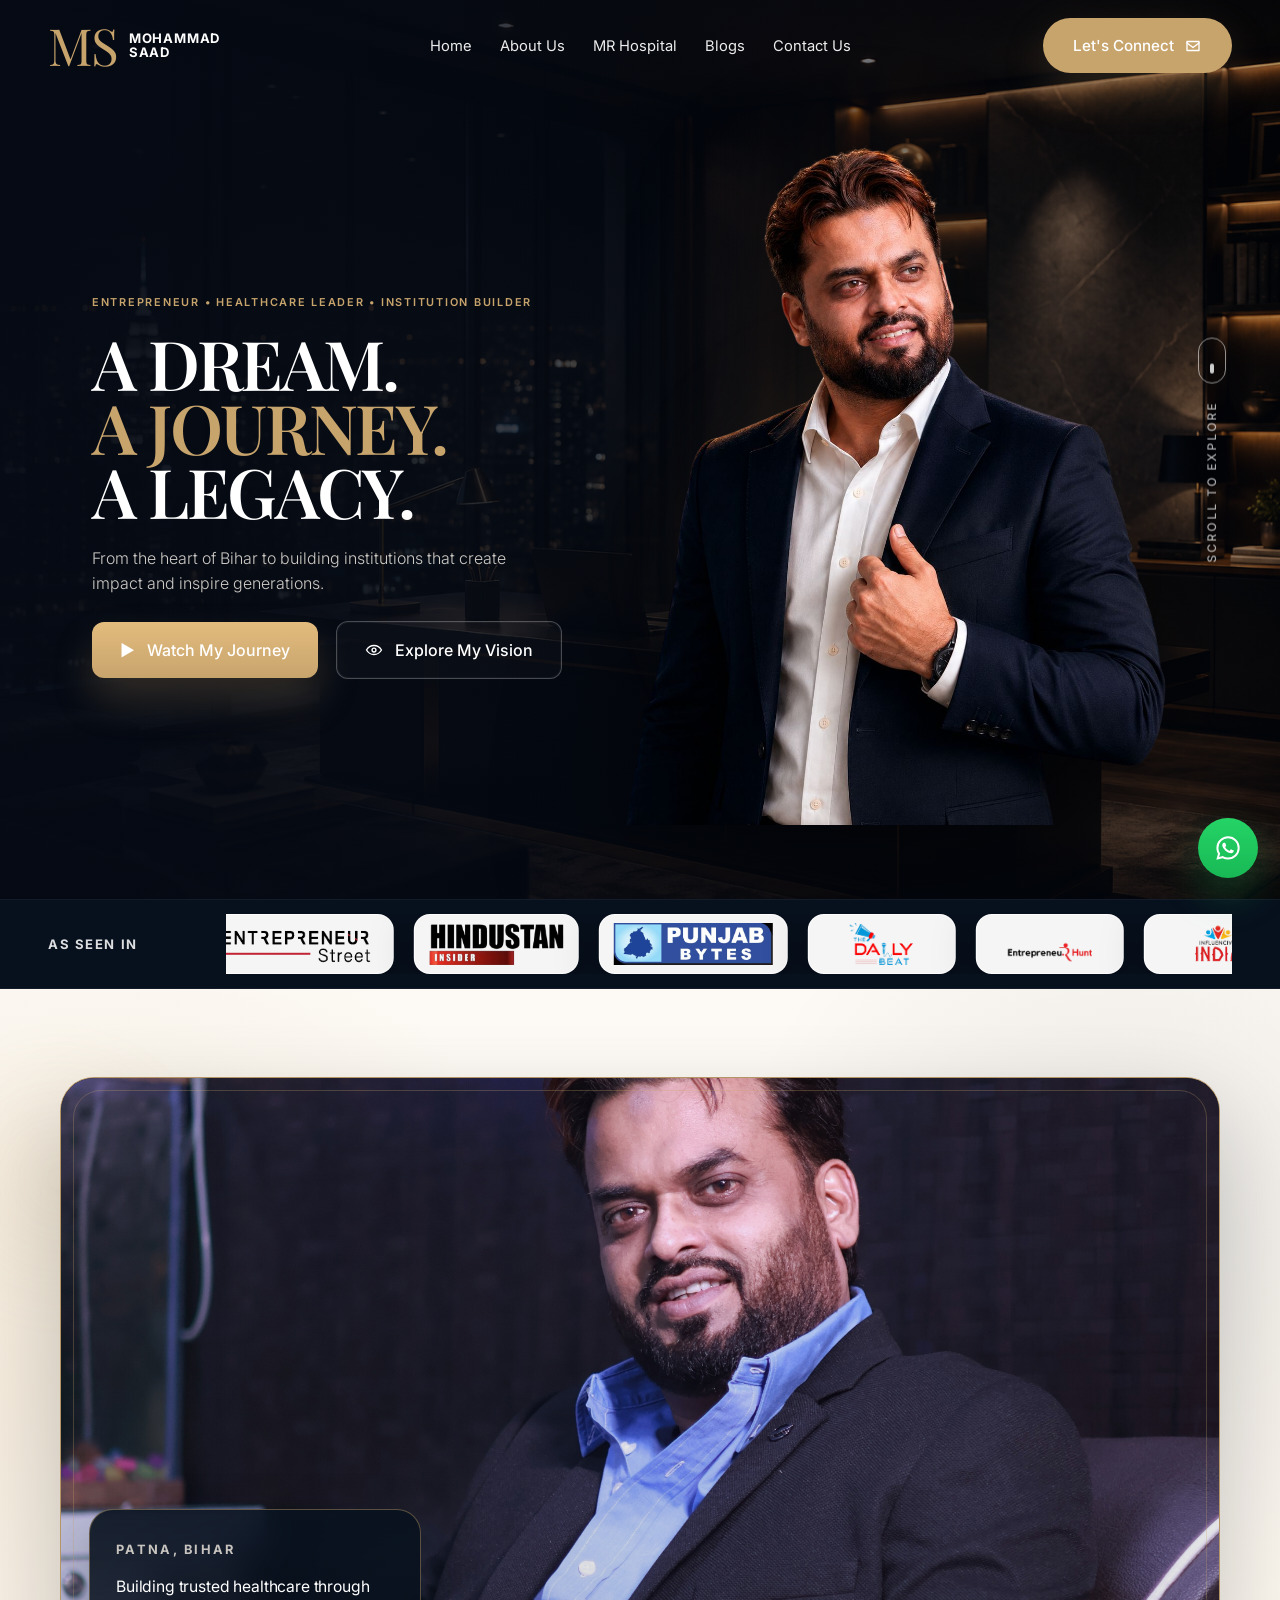
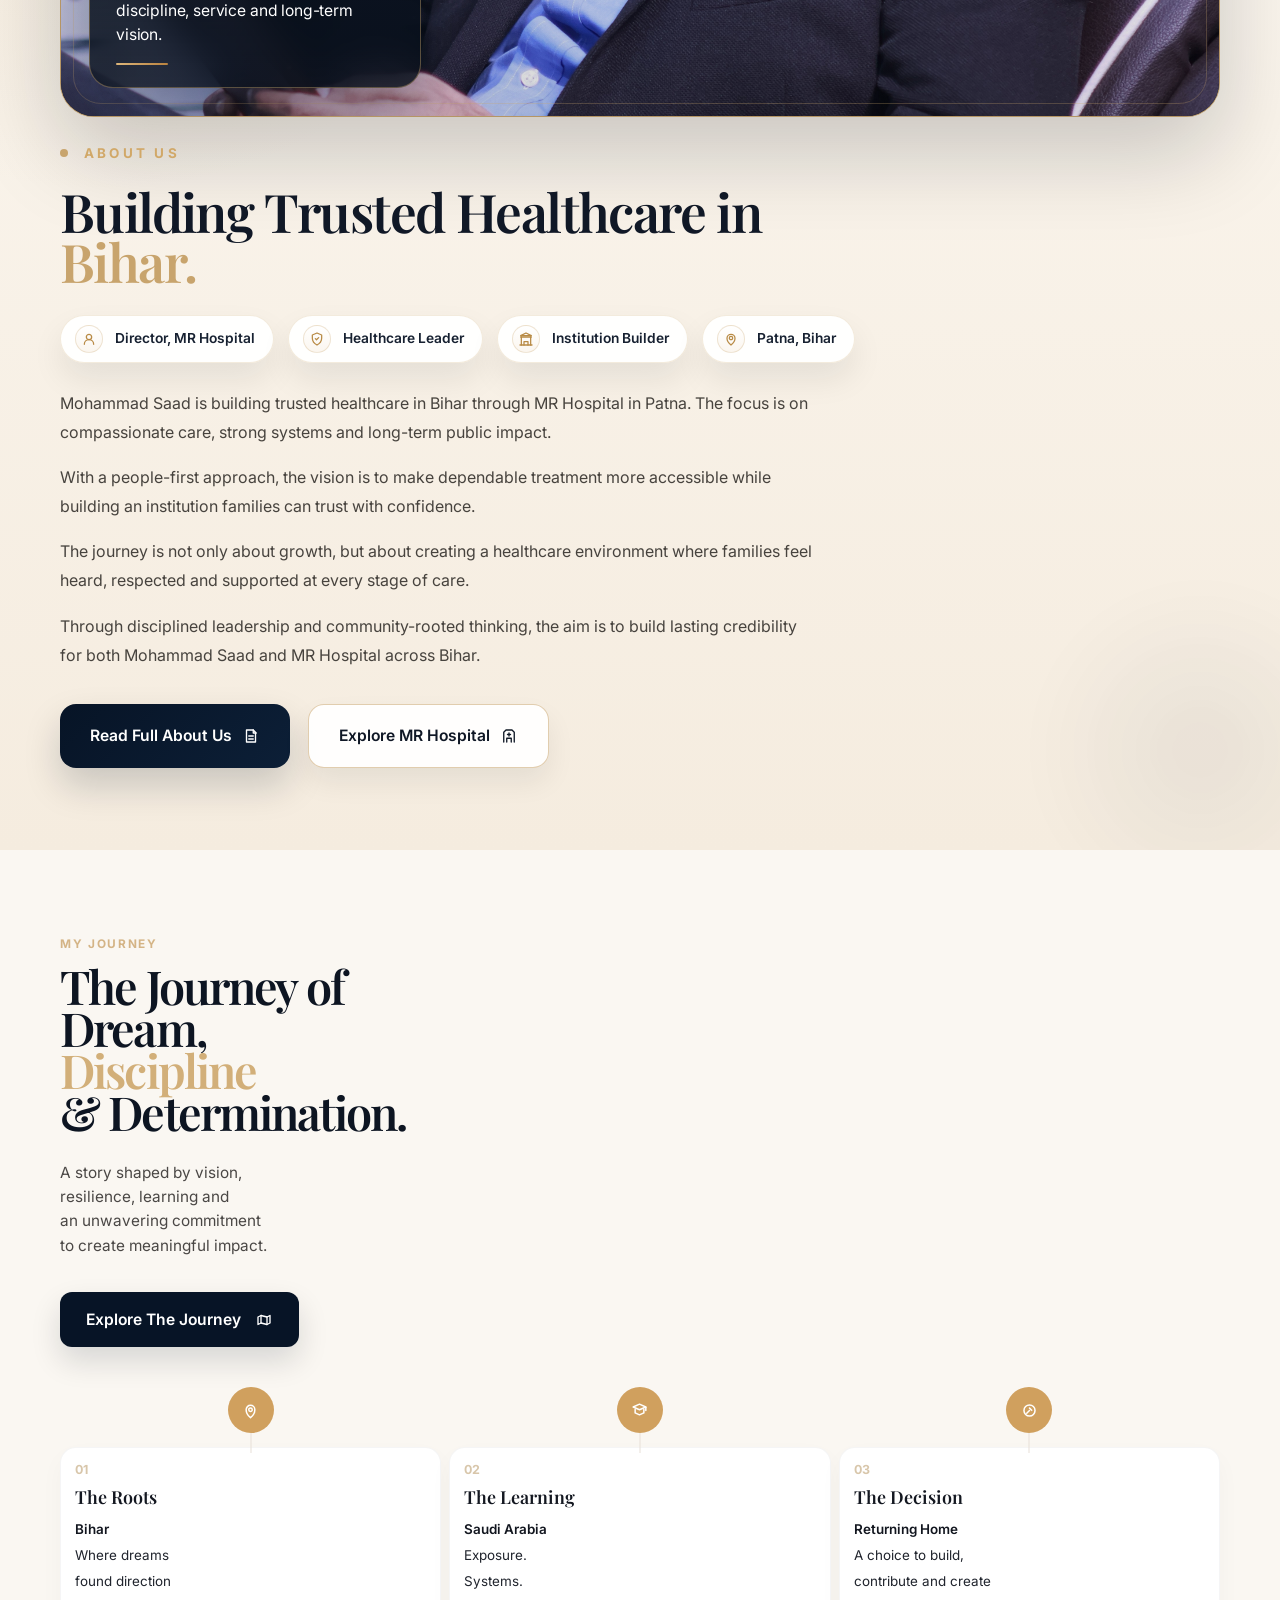
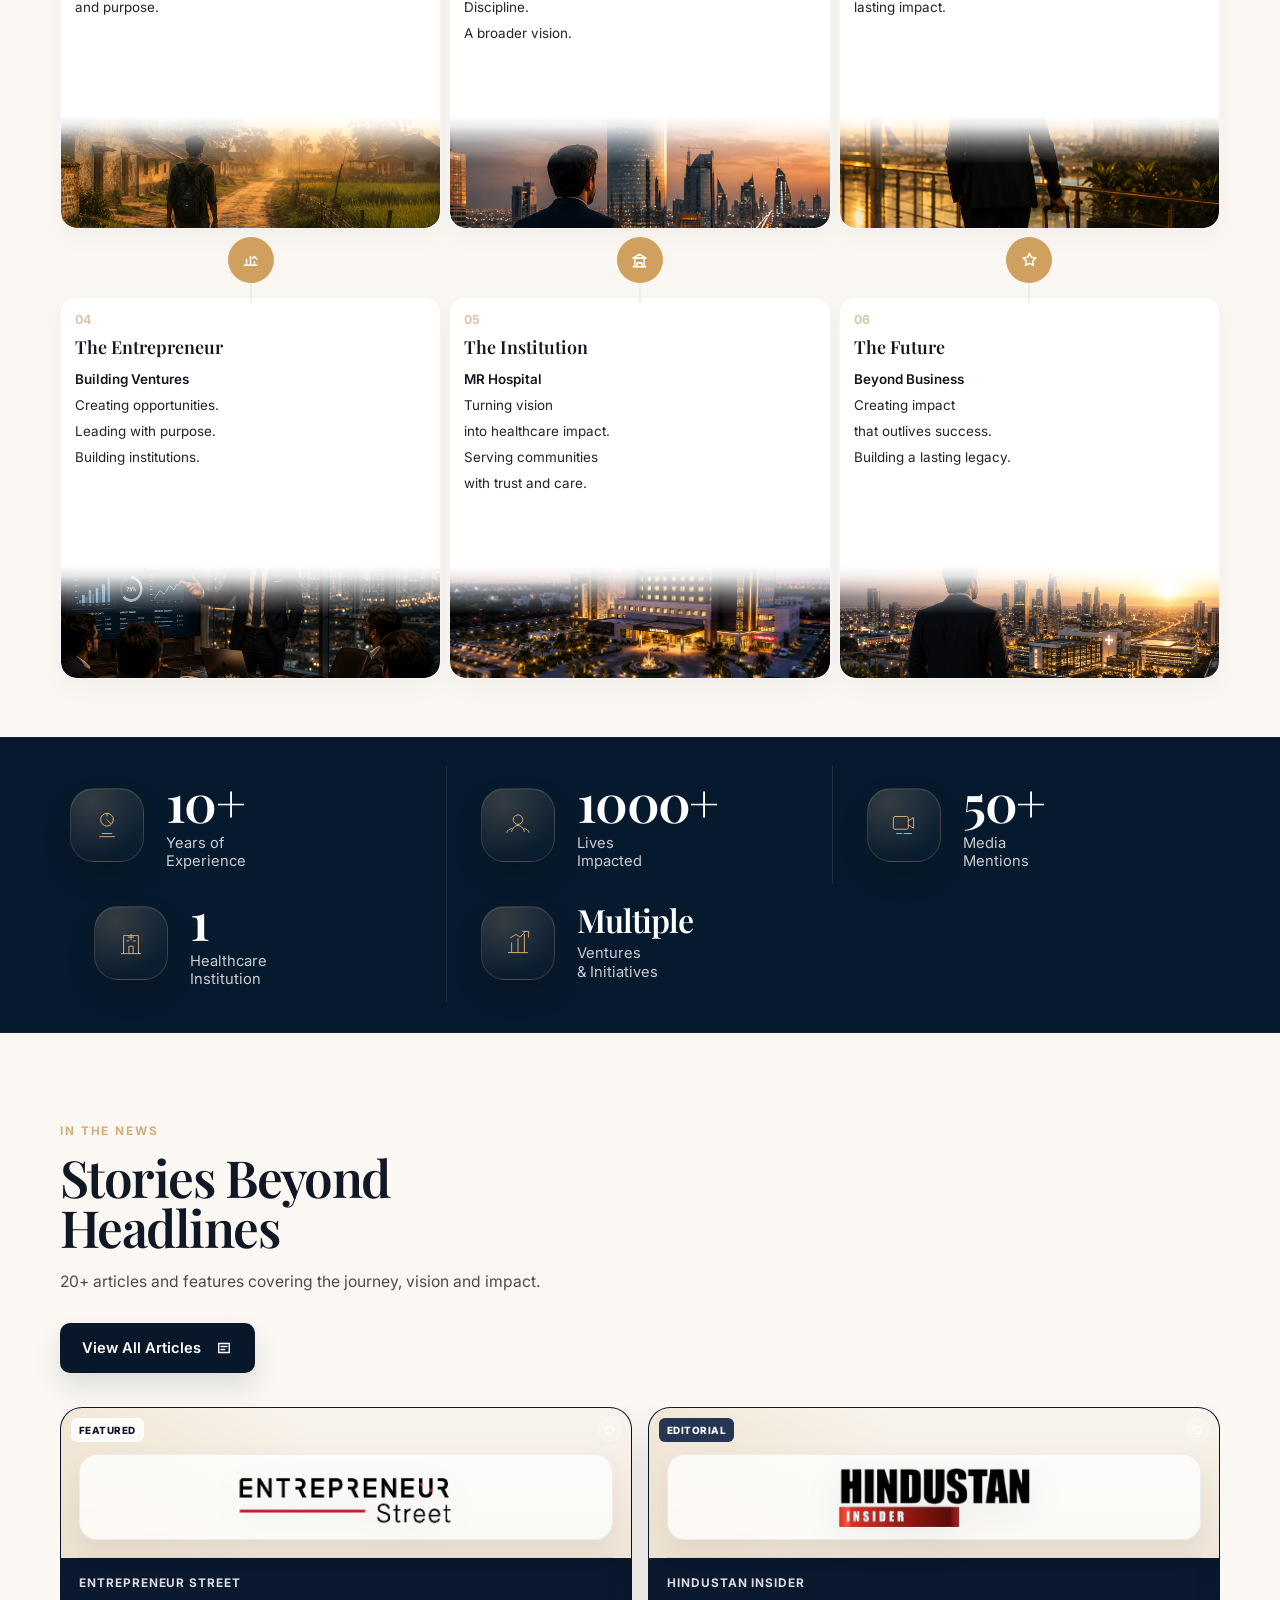
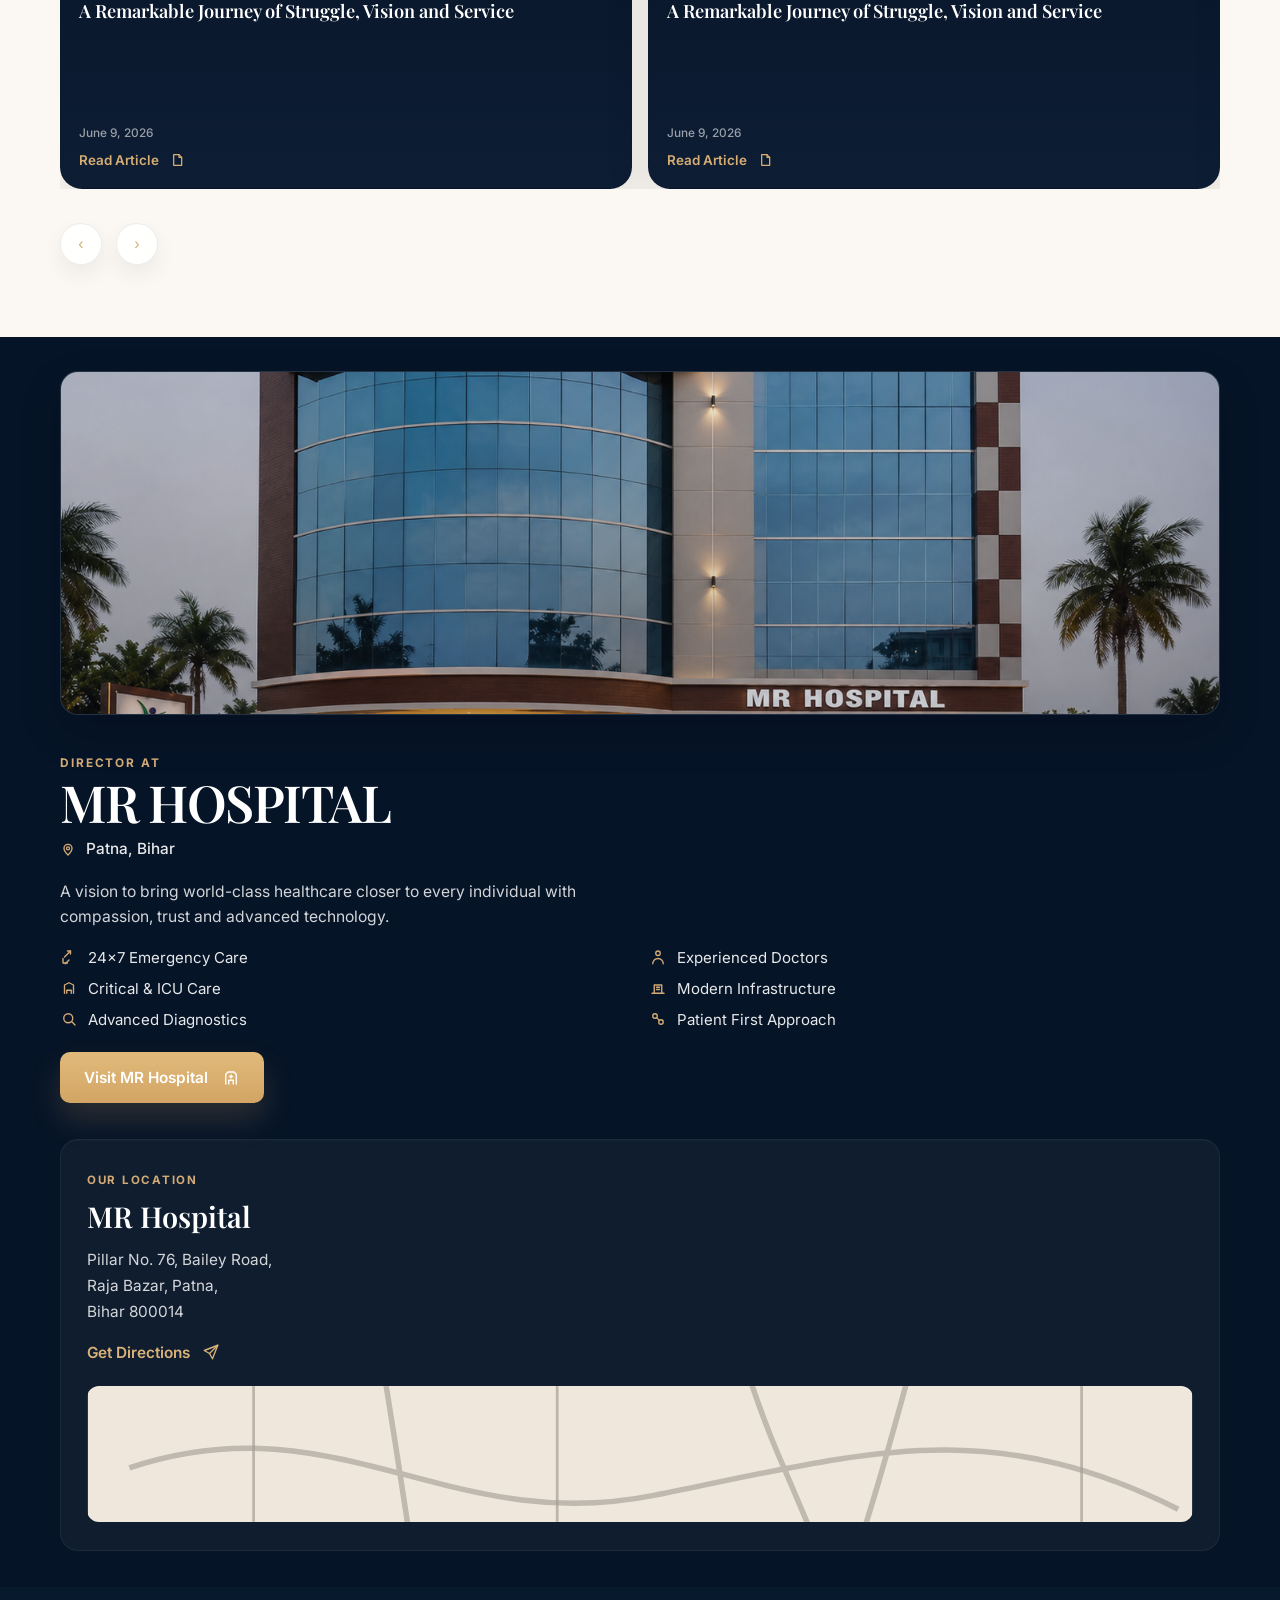
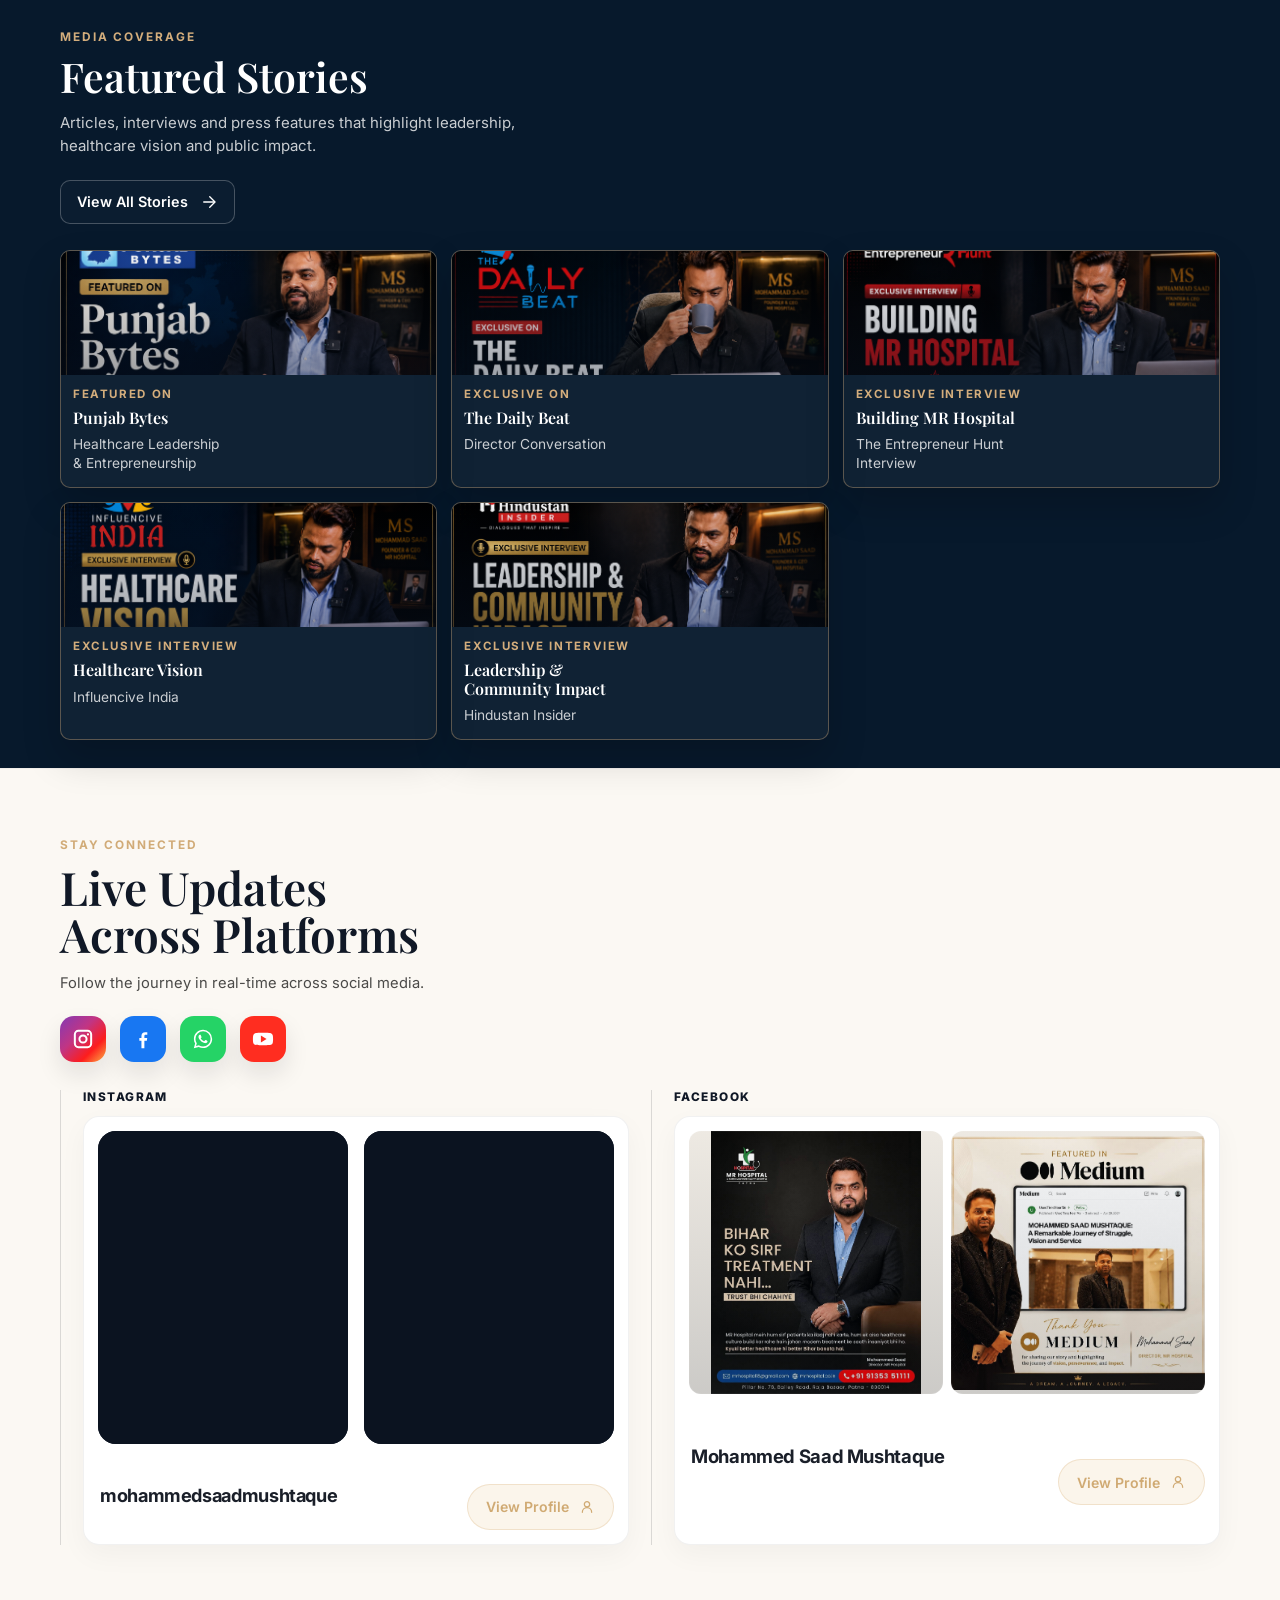
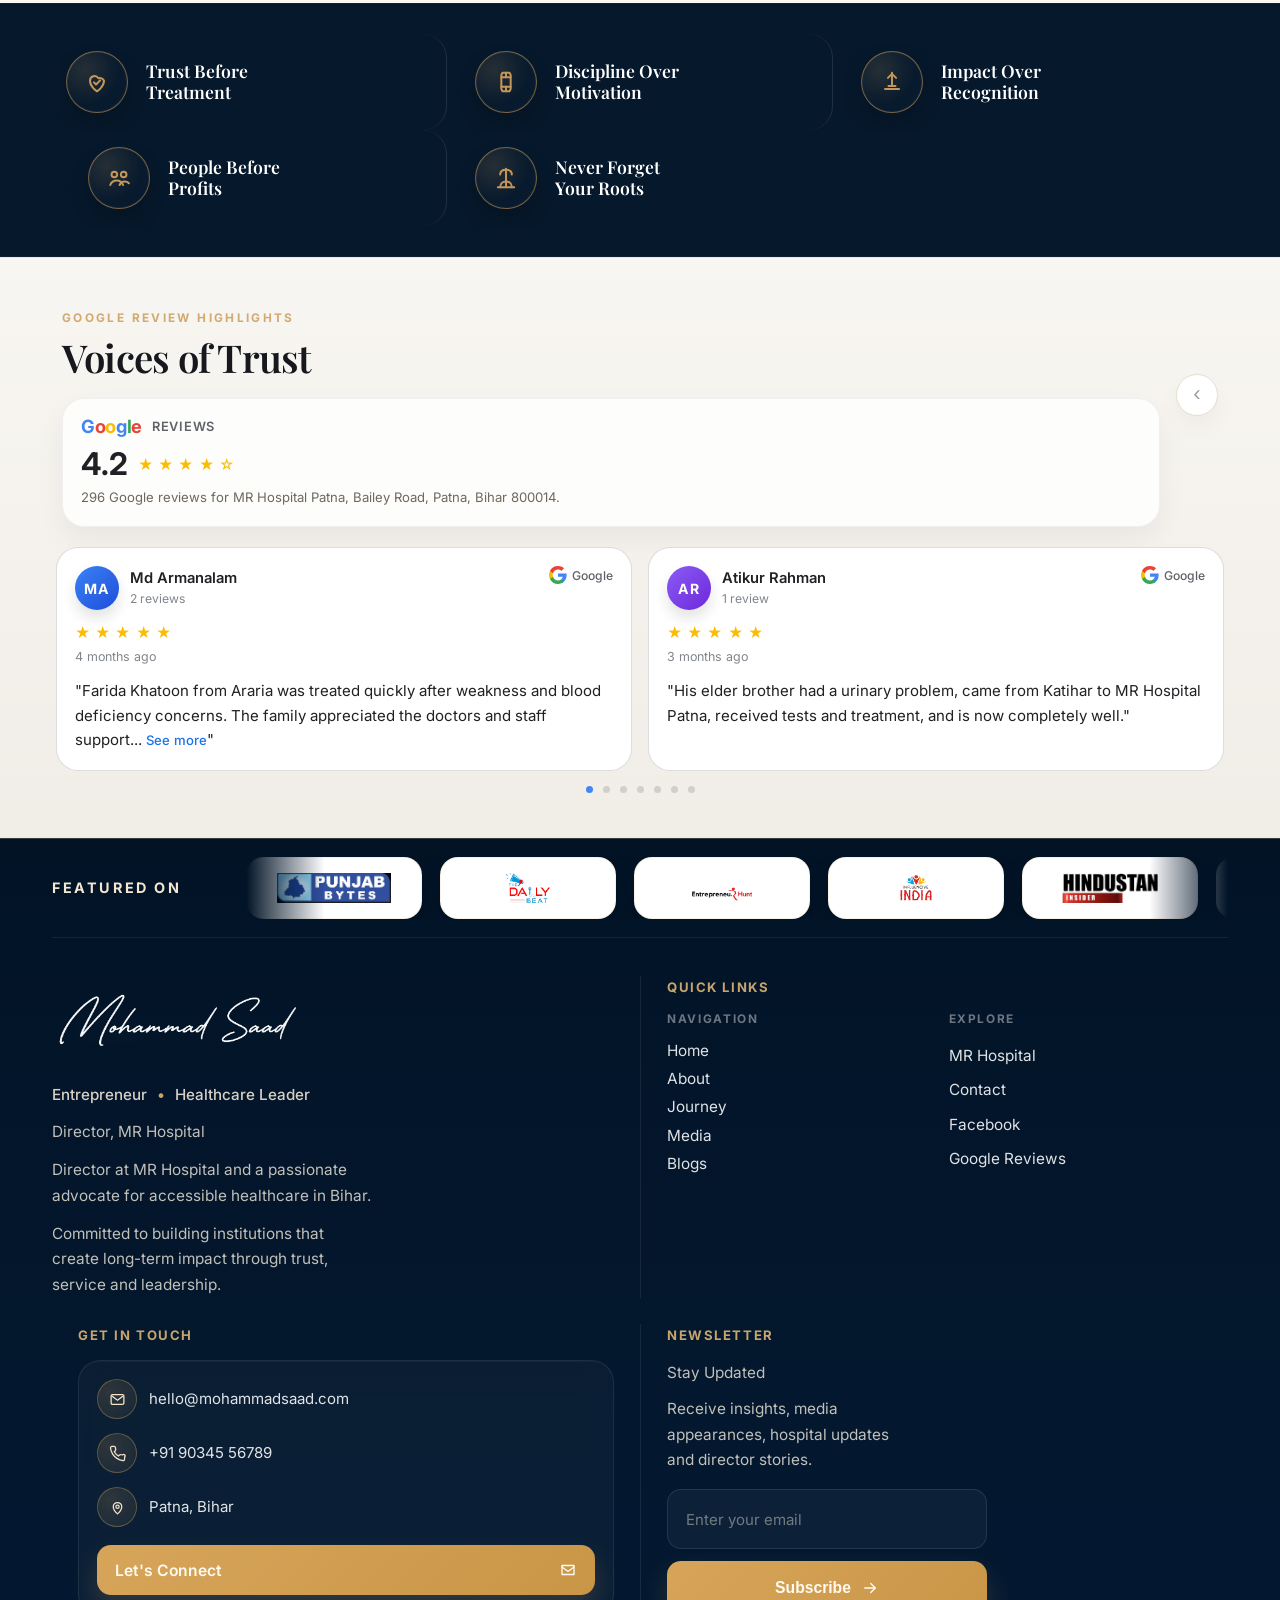
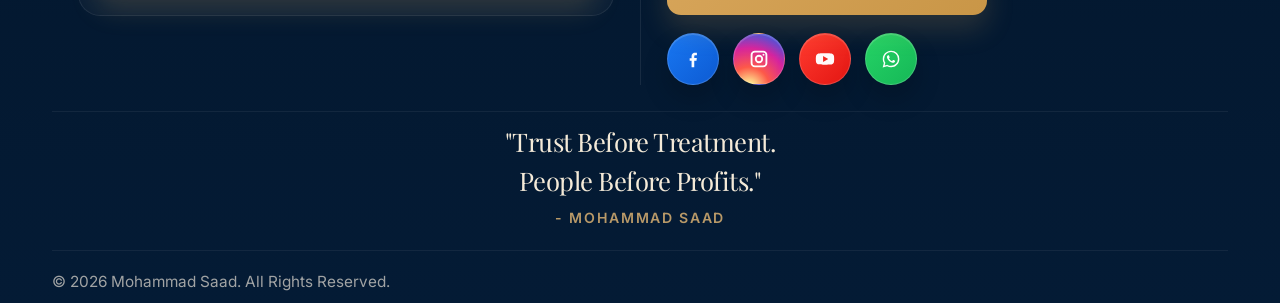
==== commit 8f808966: "All page done" ====
--- a/index.html
+++ b/index.html
@@ -6,18 +6,24 @@
   <title>Mohammad Saad | Entrepreneur, Healthcare Leader & Director at MR Hospital</title>
   <meta name="description" content="Explore Mohammad Saad's journey as an entrepreneur and healthcare leader in Bihar, and discover MR Hospital in Patna, patient-first care, media features, community impact, and contact information.">
   <meta name="keywords" content="Mohammad Saad, MR Hospital Patna, healthcare leader Bihar, entrepreneur Patna, Bailey Road hospital, patient care Patna, hospital in Raja Bazar, Mohammad Saad Bihar">
+  <meta name="author" content="Mohammad Saad">
+  <meta name="publisher" content="Mohammad Saad">
+  <meta name="theme-color" content="#07111d">
   <meta name="robots" content="index, follow">
-  <link rel="canonical" href="index.html">
+  <link rel="canonical" href="https://mohammadsaad-theta.vercel.app/">
   <meta property="og:title" content="Mohammad Saad | Entrepreneur, Healthcare Leader & Director at MR Hospital">
   <meta property="og:description" content="A fast, SEO-friendly profile website featuring Mohammad Saad, MR Hospital, community impact, media presence, and patient-focused healthcare in Patna.">
   <meta property="og:type" content="website">
-  <meta property="og:image" content="images/mohammad-saad.png">
+  <meta property="og:site_name" content="Mohammad Saad">
+  <meta property="og:image" content="https://mohammadsaad-theta.vercel.app/images/mohammad-saad-real-fixed.jpg">
+  <meta property="og:image:alt" content="Mohammad Saad portrait in formal attire">
   <meta property="og:locale" content="en_IN">
-  <meta property="og:url" content="index.html">
+  <meta property="og:url" content="https://mohammadsaad-theta.vercel.app/">
   <meta name="twitter:card" content="summary_large_image">
   <meta name="twitter:title" content="Mohammad Saad | Entrepreneur, Healthcare Leader & Director at MR Hospital">
   <meta name="twitter:description" content="Learn about Mohammad Saad, MR Hospital in Patna, and the mission to build trusted, accessible healthcare in Bihar.">
-  <meta name="twitter:image" content="images/mohammad-saad.png">
+  <meta name="twitter:image" content="https://mohammadsaad-theta.vercel.app/images/mohammad-saad-real-fixed.jpg">
+  <meta name="twitter:image:alt" content="Mohammad Saad portrait in formal attire">
   <link rel="icon" type="image/svg+xml" href="favicon.svg">
   <link rel="preconnect" href="https://fonts.googleapis.com">
   <link rel="preconnect" href="https://fonts.gstatic.com" crossorigin>
@@ -40,6 +46,7 @@
         {
           "@type": "Organization",
           "name": "Mohammad Saad Official",
+          "url": "https://mohammadsaad-theta.vercel.app/",
           "description": "Official digital presence for Mohammad Saad, entrepreneur, healthcare leader and director at MR Hospital in Bihar."
         },
         {
@@ -70,6 +77,12 @@
           },
           "telephone": "+91 70335 82072",
           "url": "https://share.google/RPJ2BRIVNF1WRFFO1"
+        },
+        {
+          "@type": "WebSite",
+          "name": "Mohammad Saad",
+          "url": "https://mohammadsaad-theta.vercel.app/",
+          "description": "Official website of Mohammad Saad featuring healthcare leadership, MR Hospital, media stories and contact details."
         }
       ]
     }
@@ -2508,7 +2521,7 @@
       overflow: hidden;
       background:
         linear-gradient(0deg, rgba(255, 255, 255, 0.04), rgba(255, 255, 255, 0.04)),
-        url(\"data:image/svg+xml,%3Csvg xmlns='http://www.w3.org/2000/svg' width='800' height='500' viewBox='0 0 800 500'%3E%3Crect width='800' height='500' fill='%23eee6db'/%3E%3Cg stroke='%23b8b1a7' stroke-width='4' opacity='0.9'%3E%3Cpath d='M0 110 C140 130 250 80 380 110 S660 170 800 130' fill='none'/%3E%3Cpath d='M30 260 C180 210 260 310 410 280 S650 220 790 290' fill='none'/%3E%3Cpath d='M100 450 C220 390 340 420 470 360 S680 320 820 350' fill='none'/%3E%3Cpath d='M180 0 C200 100 215 190 230 290 S260 420 290 500' fill='none'/%3E%3Cpath d='M420 0 C450 90 470 180 500 250 S560 390 600 500' fill='none'/%3E%3Cpath d='M650 0 C620 90 600 180 570 280 S520 420 490 500' fill='none'/%3E%3C/g%3E%3Cg stroke='%239d968d' stroke-width='2' opacity='0.65'%3E%3Cpath d='M0 60 L800 60'/%3E%3Cpath d='M0 190 L800 190'/%3E%3Cpath d='M0 390 L800 390'/%3E%3Cpath d='M120 0 L120 500'/%3E%3Cpath d='M340 0 L340 500'/%3E%3Cpath d='M720 0 L720 500'/%3E%3C/g%3E%3C/svg%3E\") center center / cover no-repeat;
+        url("data:image/svg+xml,%3Csvg xmlns='http://www.w3.org/2000/svg' width='800' height='500' viewBox='0 0 800 500'%3E%3Crect width='800' height='500' fill='%23eee6db'/%3E%3Cg stroke='%23b8b1a7' stroke-width='4' opacity='0.9'%3E%3Cpath d='M0 110 C140 130 250 80 380 110 S660 170 800 130' fill='none'/%3E%3Cpath d='M30 260 C180 210 260 310 410 280 S650 220 790 290' fill='none'/%3E%3Cpath d='M100 450 C220 390 340 420 470 360 S680 320 820 350' fill='none'/%3E%3Cpath d='M180 0 C200 100 215 190 230 290 S260 420 290 500' fill='none'/%3E%3Cpath d='M420 0 C450 90 470 180 500 250 S560 390 600 500' fill='none'/%3E%3Cpath d='M650 0 C620 90 600 180 570 280 S520 420 490 500' fill='none'/%3E%3C/g%3E%3Cg stroke='%239d968d' stroke-width='2' opacity='0.65'%3E%3Cpath d='M0 60 L800 60'/%3E%3Cpath d='M0 190 L800 190'/%3E%3Cpath d='M0 390 L800 390'/%3E%3Cpath d='M120 0 L120 500'/%3E%3Cpath d='M340 0 L340 500'/%3E%3Cpath d='M720 0 L720 500'/%3E%3C/g%3E%3C/svg%3E") center center / cover no-repeat;
       border: 1px solid rgba(255, 255, 255, 0.08);
     }
 
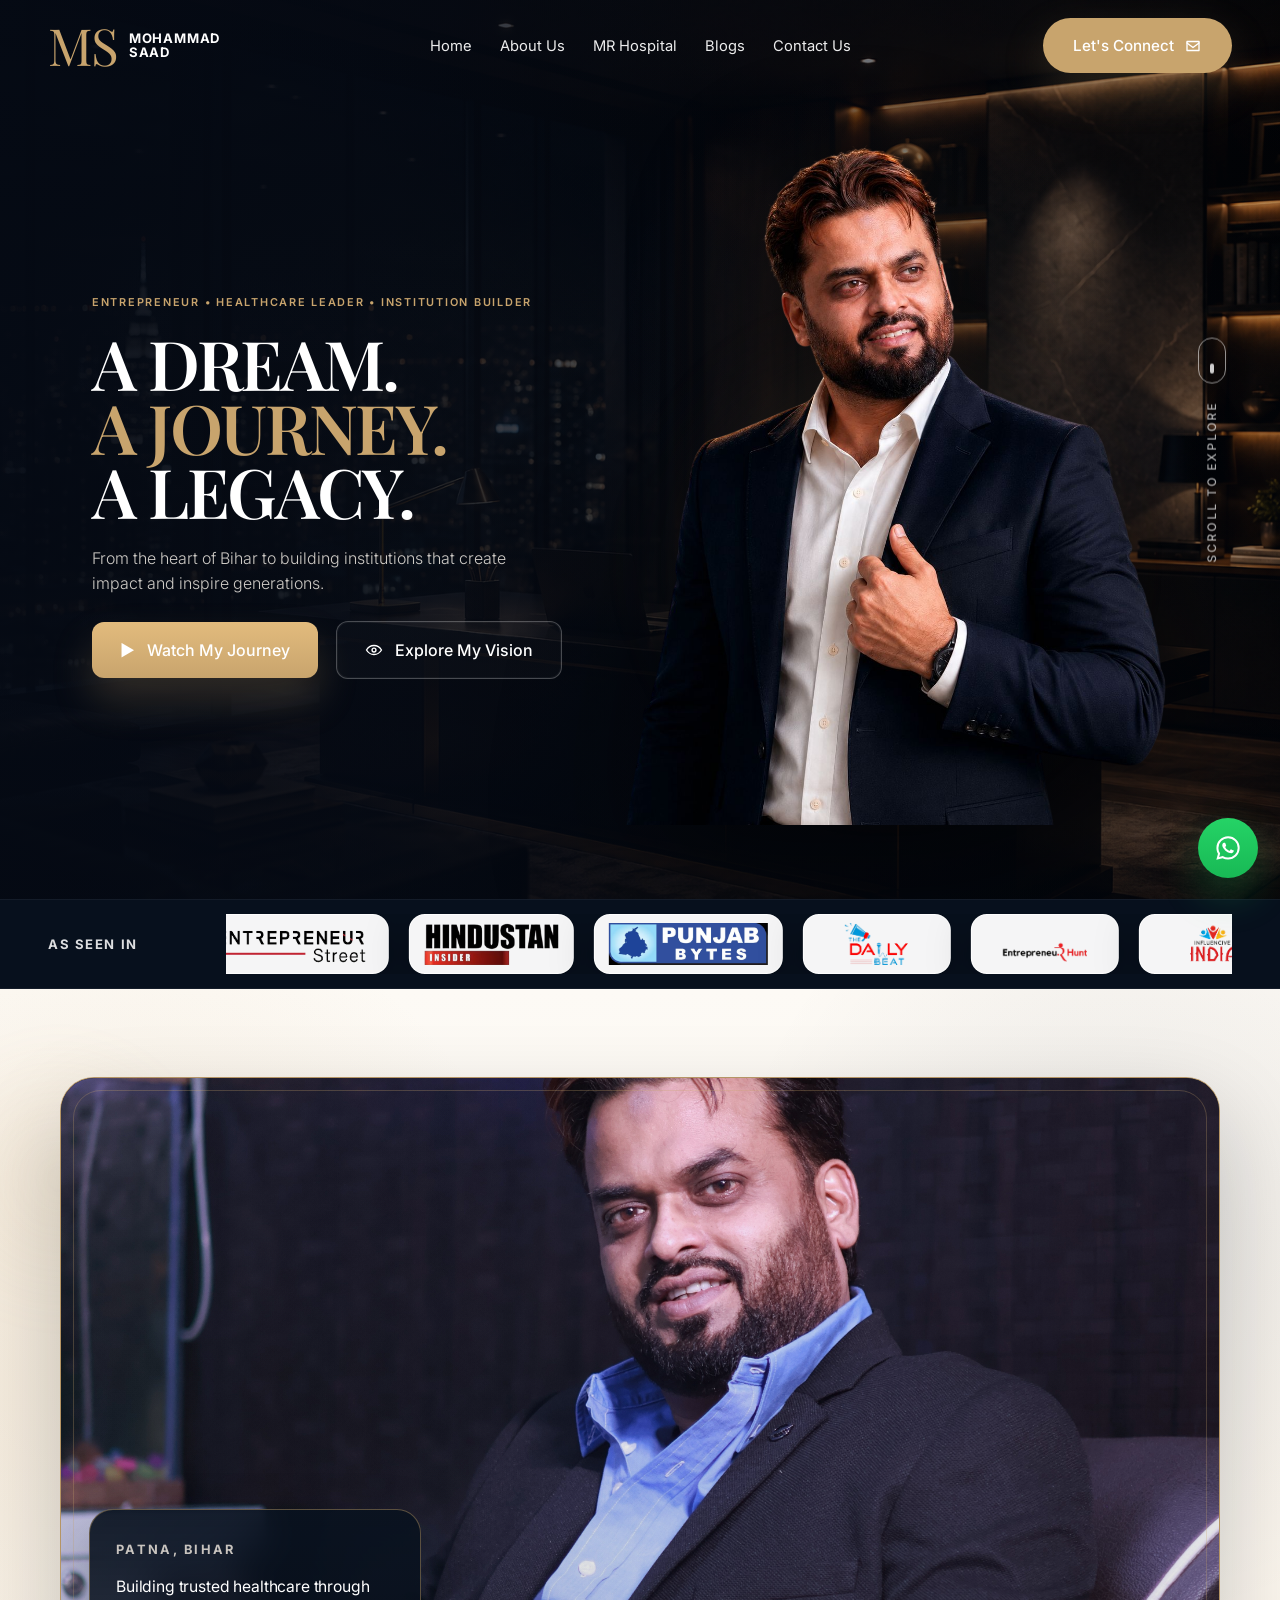
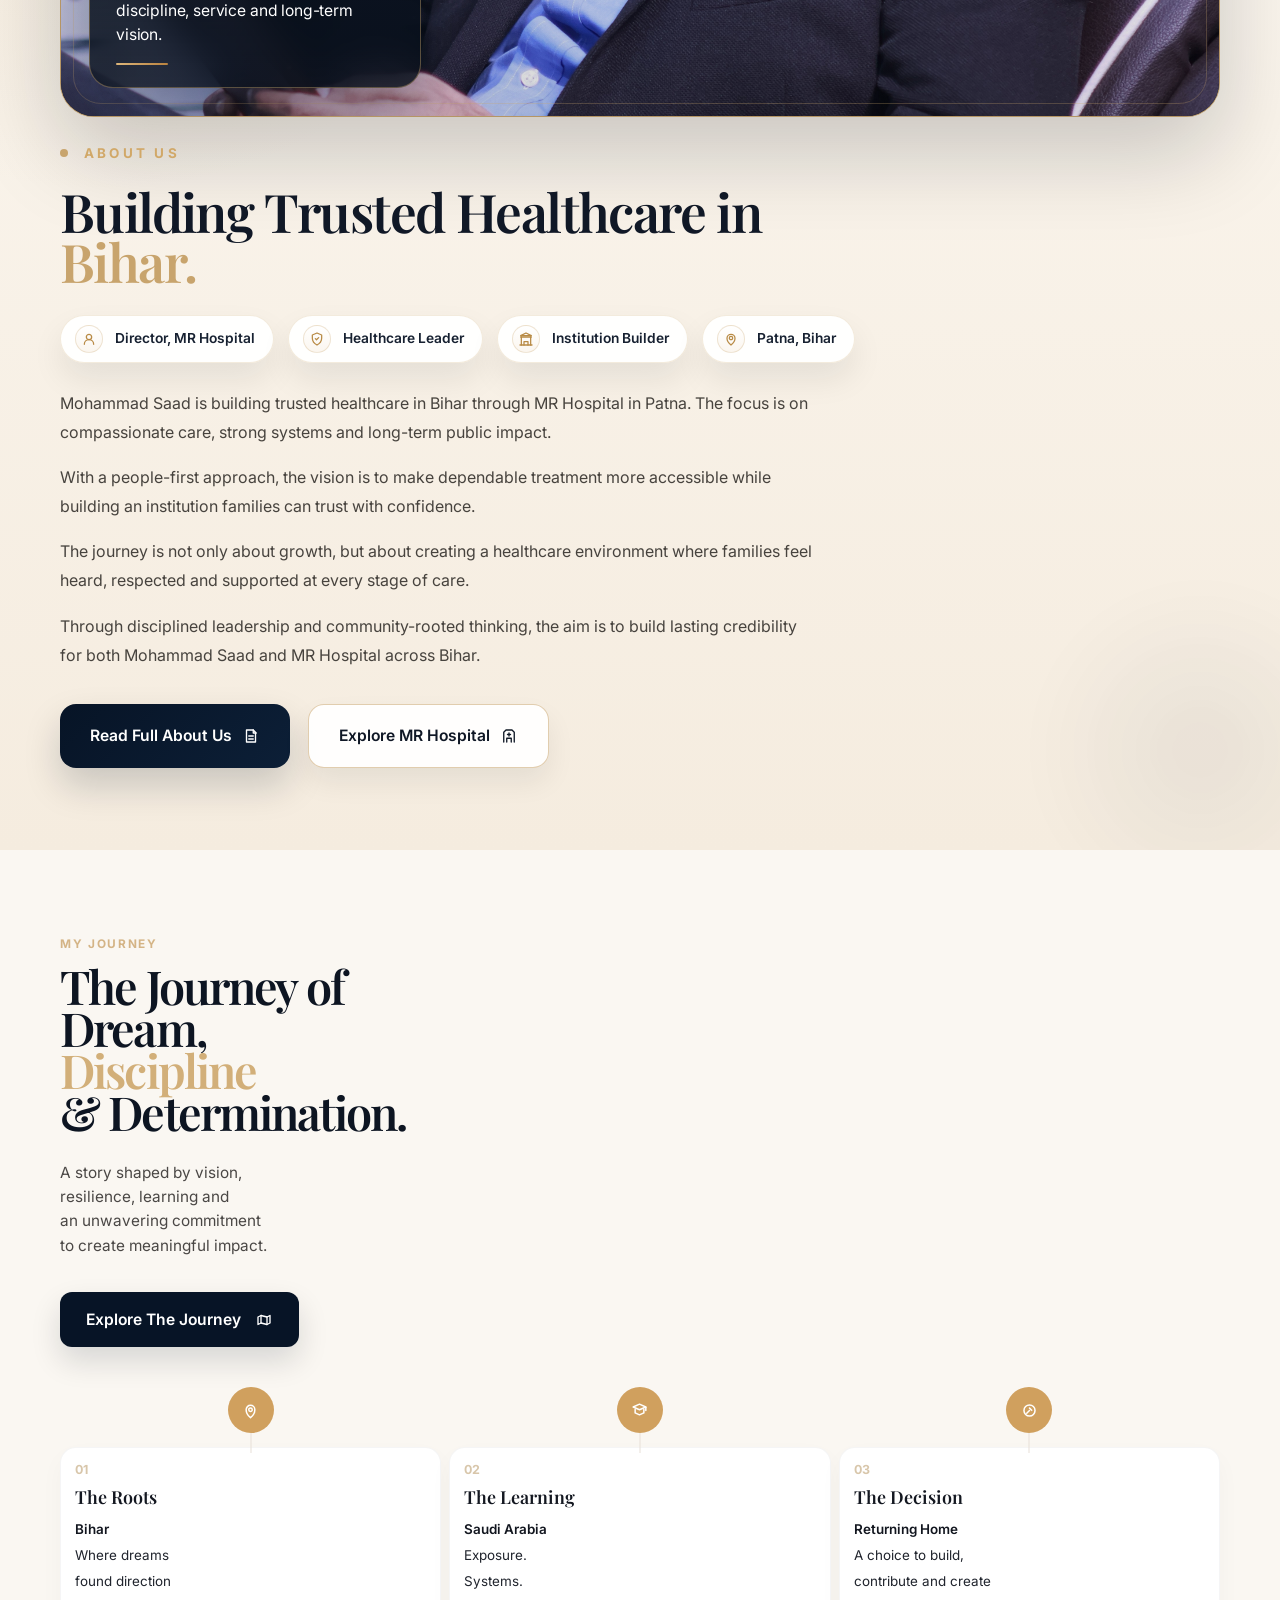
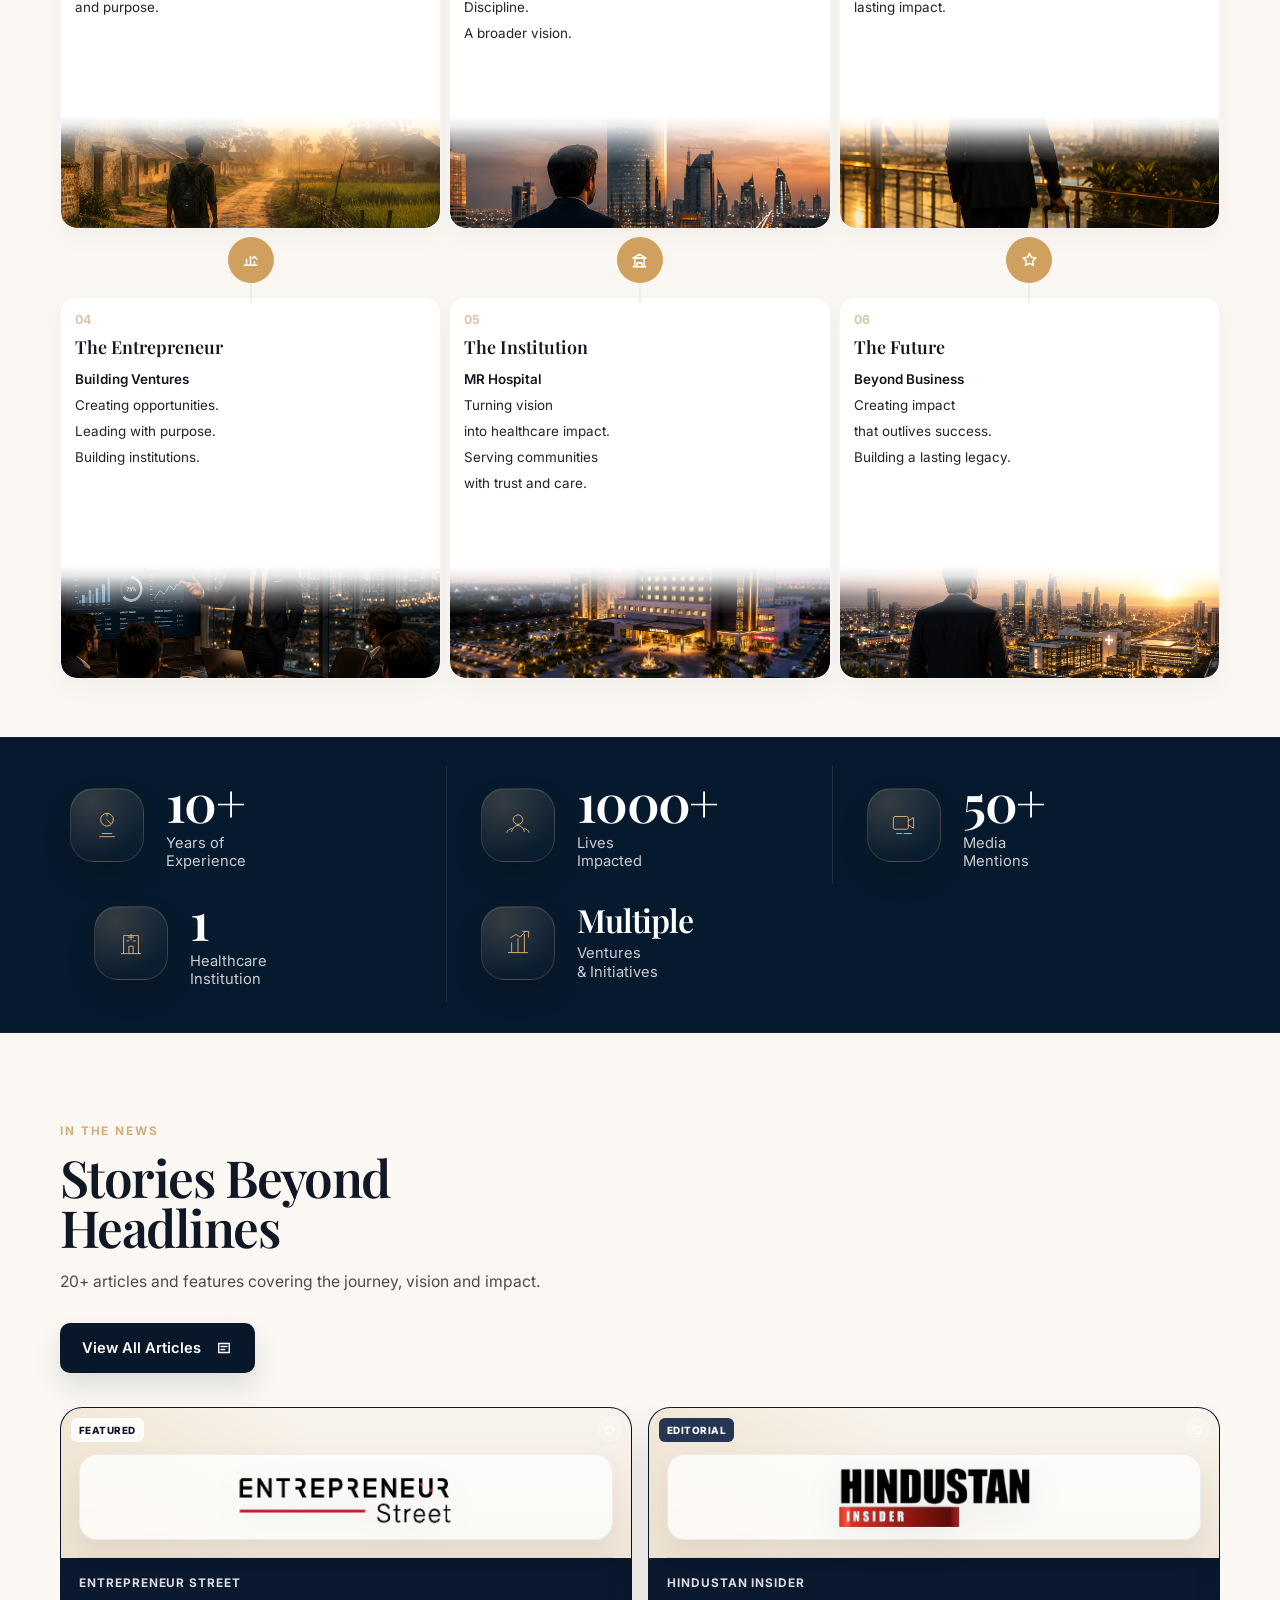
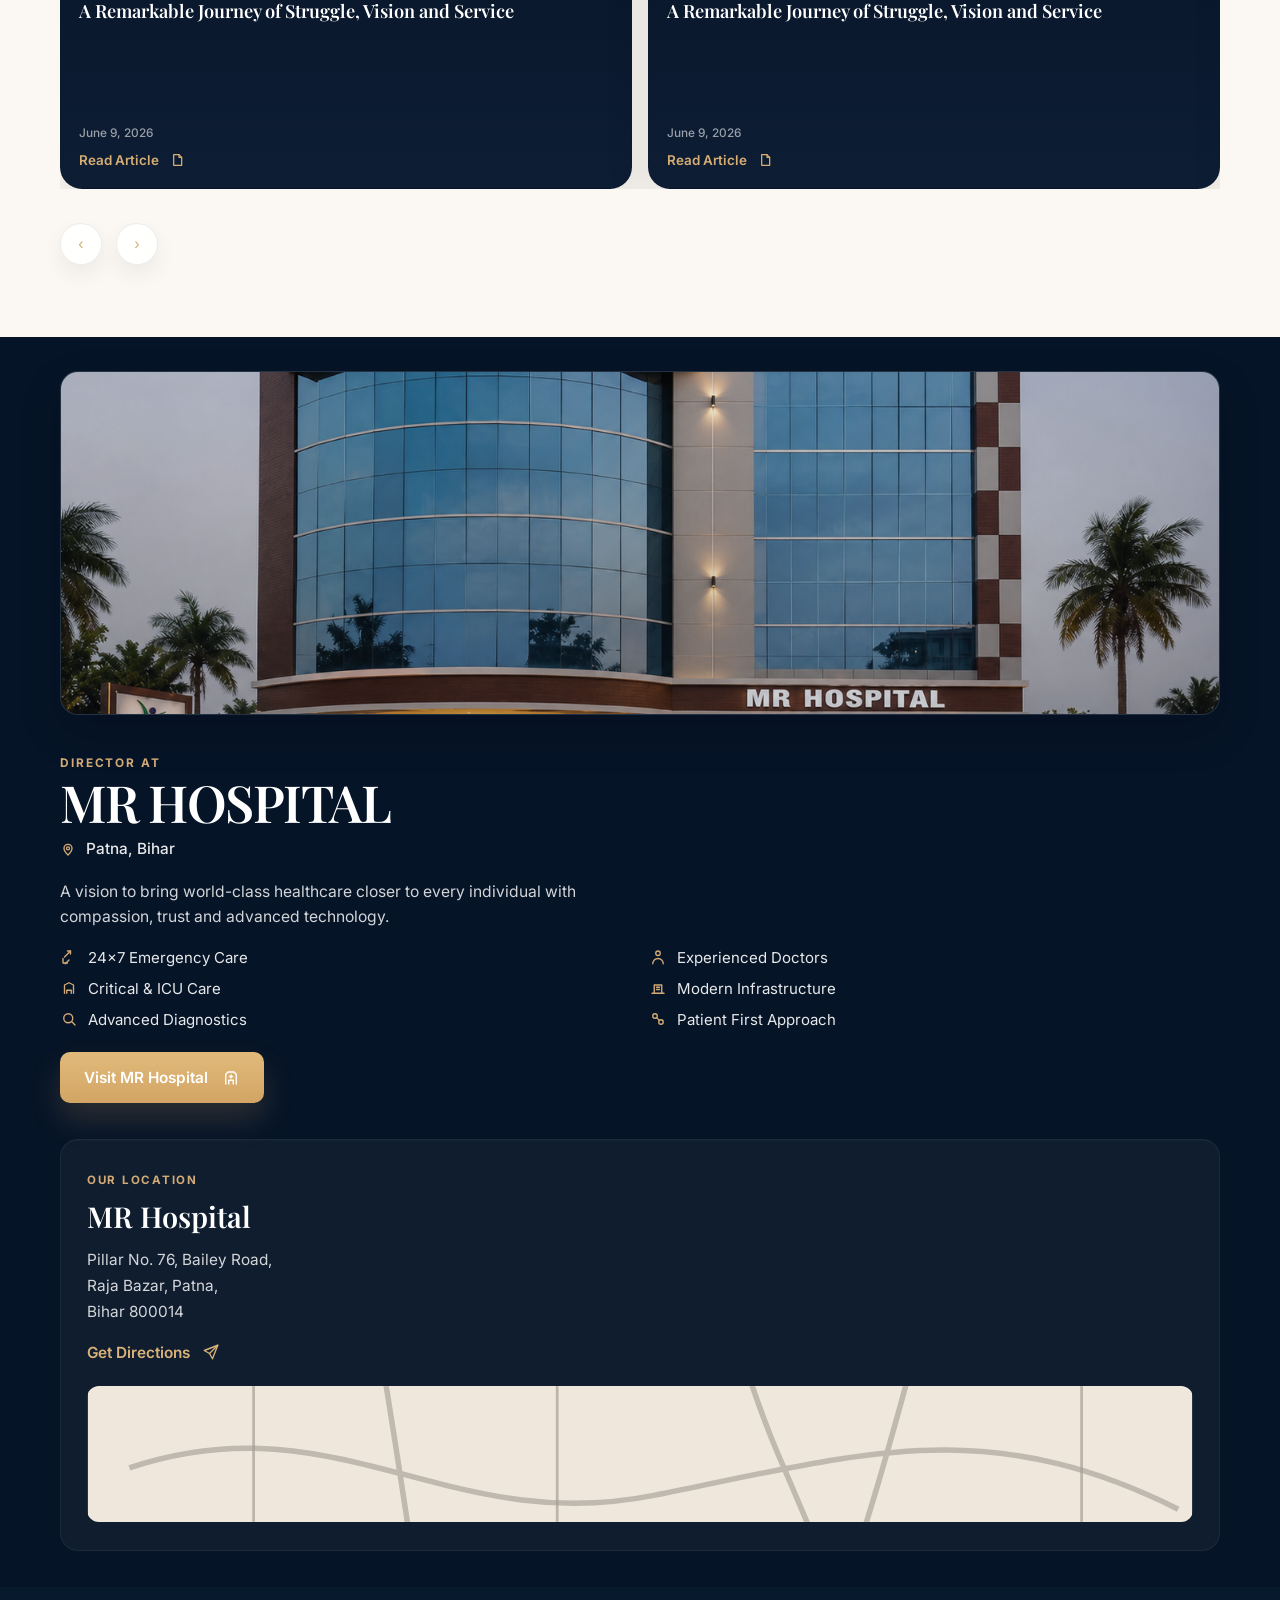
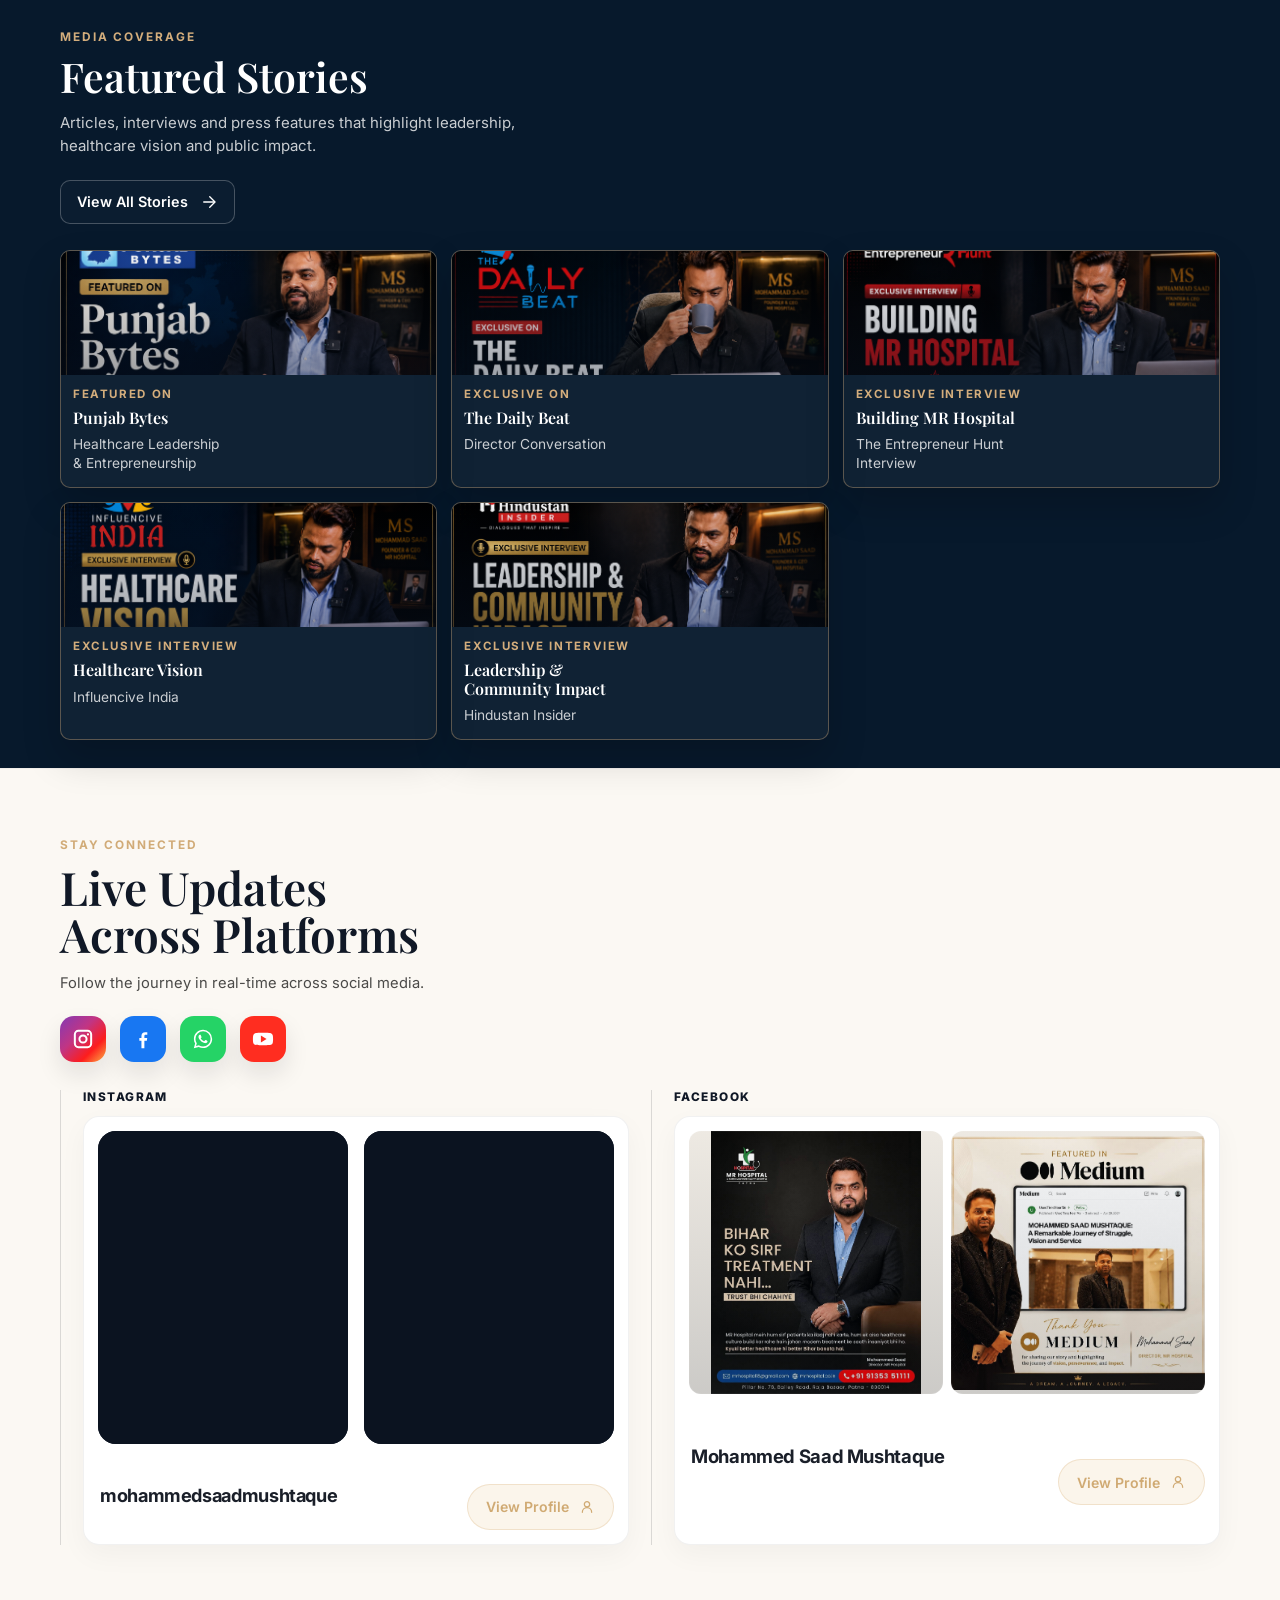
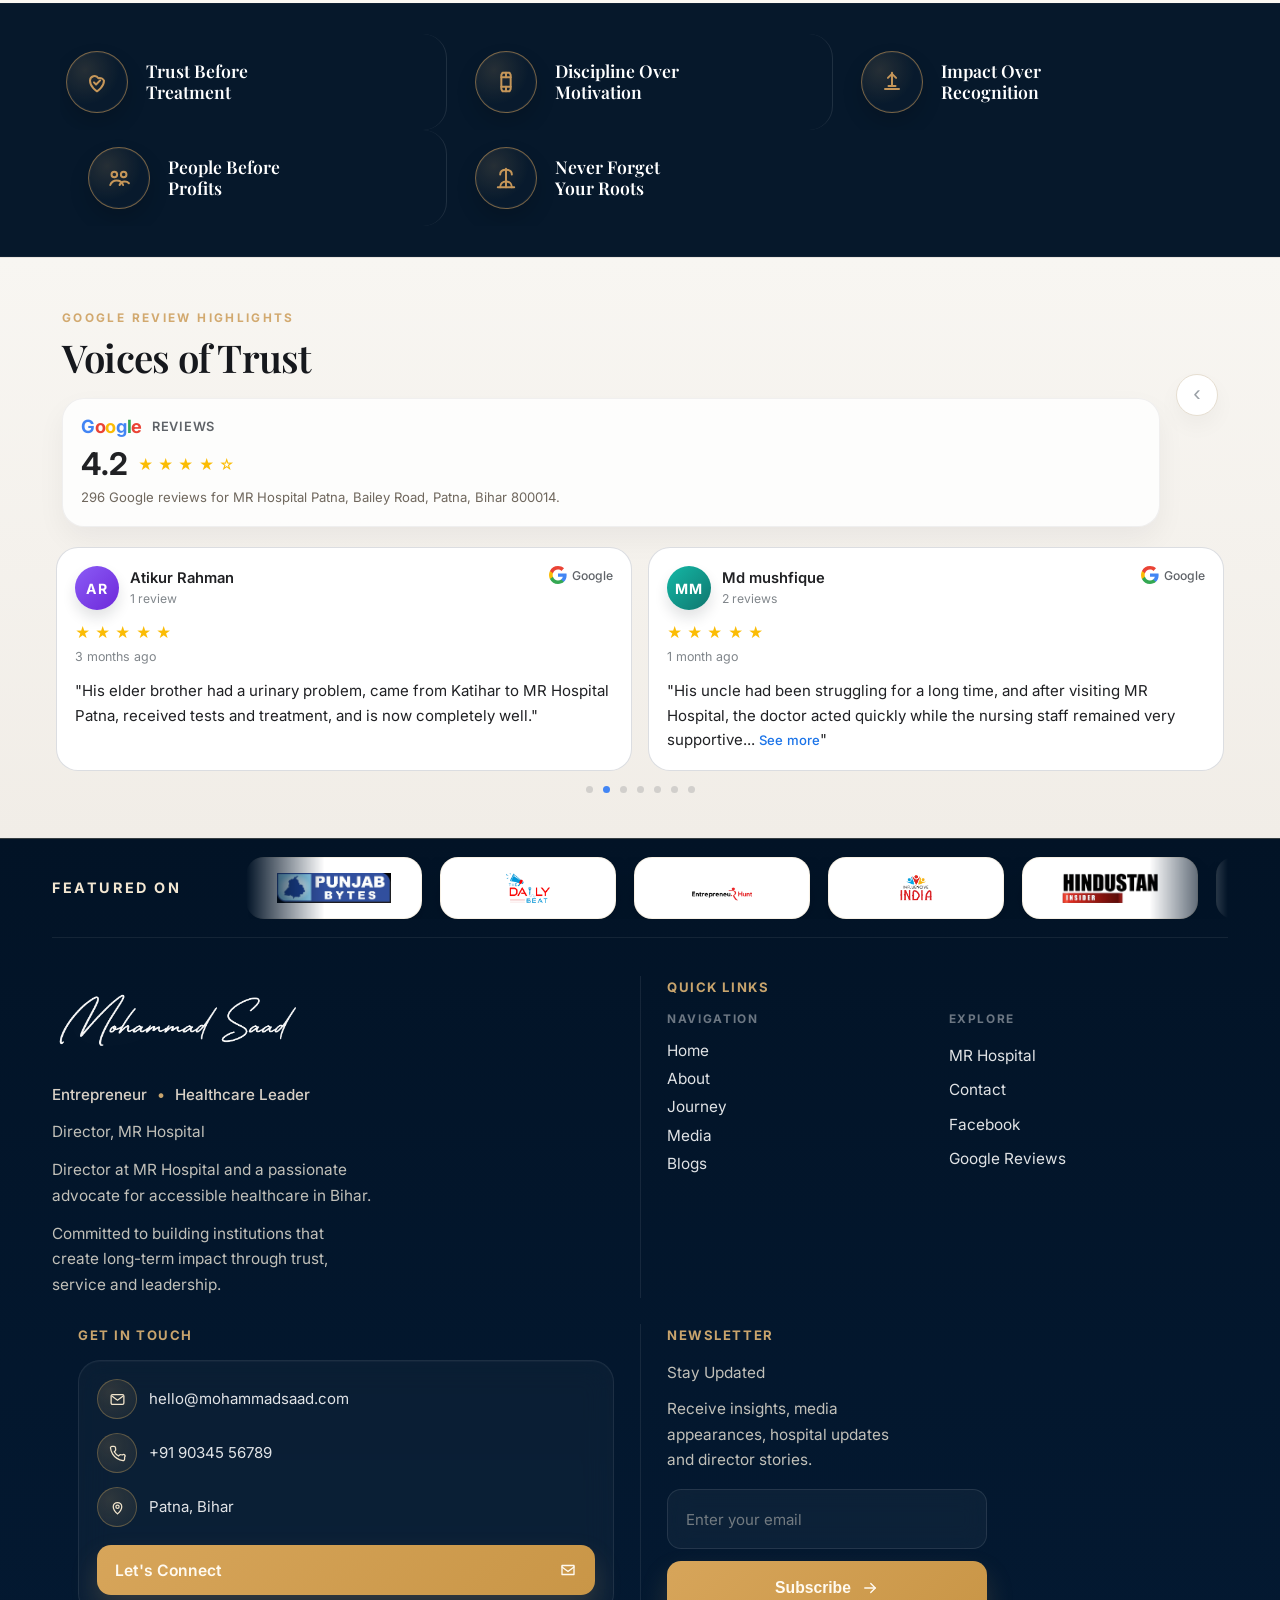
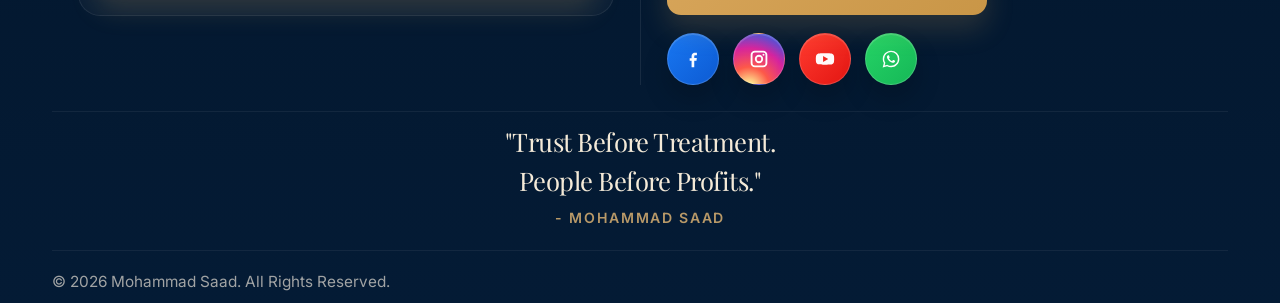
==== commit 97bd8425: "All page done" ====
--- a/index.html
+++ b/index.html
@@ -11,8 +11,8 @@
   <meta name="theme-color" content="#07111d">
   <meta name="robots" content="index, follow">
   <link rel="canonical" href="https://mohammadsaad-theta.vercel.app/">
-  <meta property="og:title" content="Mohammad Saad | Entrepreneur, Healthcare Leader & Director at MR Hospital">
-  <meta property="og:description" content="A fast, SEO-friendly profile website featuring Mohammad Saad, MR Hospital, community impact, media presence, and patient-focused healthcare in Patna.">
+  <meta property="og:title" content="Mohammad Saad | Entrepreneur, Healthcare Leader and Director at MR Hospital">
+  <meta property="og:description" content="Official website of Mohammad Saad featuring healthcare leadership, MR Hospital, media presence, community impact and contact details.">
   <meta property="og:type" content="website">
   <meta property="og:site_name" content="Mohammad Saad">
   <meta property="og:image" content="https://mohammadsaad-theta.vercel.app/images/mohammad-saad-real-fixed.jpg">
@@ -20,8 +20,8 @@
   <meta property="og:locale" content="en_IN">
   <meta property="og:url" content="https://mohammadsaad-theta.vercel.app/">
   <meta name="twitter:card" content="summary_large_image">
-  <meta name="twitter:title" content="Mohammad Saad | Entrepreneur, Healthcare Leader & Director at MR Hospital">
-  <meta name="twitter:description" content="Learn about Mohammad Saad, MR Hospital in Patna, and the mission to build trusted, accessible healthcare in Bihar.">
+  <meta name="twitter:title" content="Mohammad Saad | Entrepreneur, Healthcare Leader and Director at MR Hospital">
+  <meta name="twitter:description" content="Official website of Mohammad Saad featuring healthcare leadership, MR Hospital, media presence, community impact and contact details.">
   <meta name="twitter:image" content="https://mohammadsaad-theta.vercel.app/images/mohammad-saad-real-fixed.jpg">
   <meta name="twitter:image:alt" content="Mohammad Saad portrait in formal attire">
   <link rel="icon" type="image/svg+xml" href="favicon.svg">
